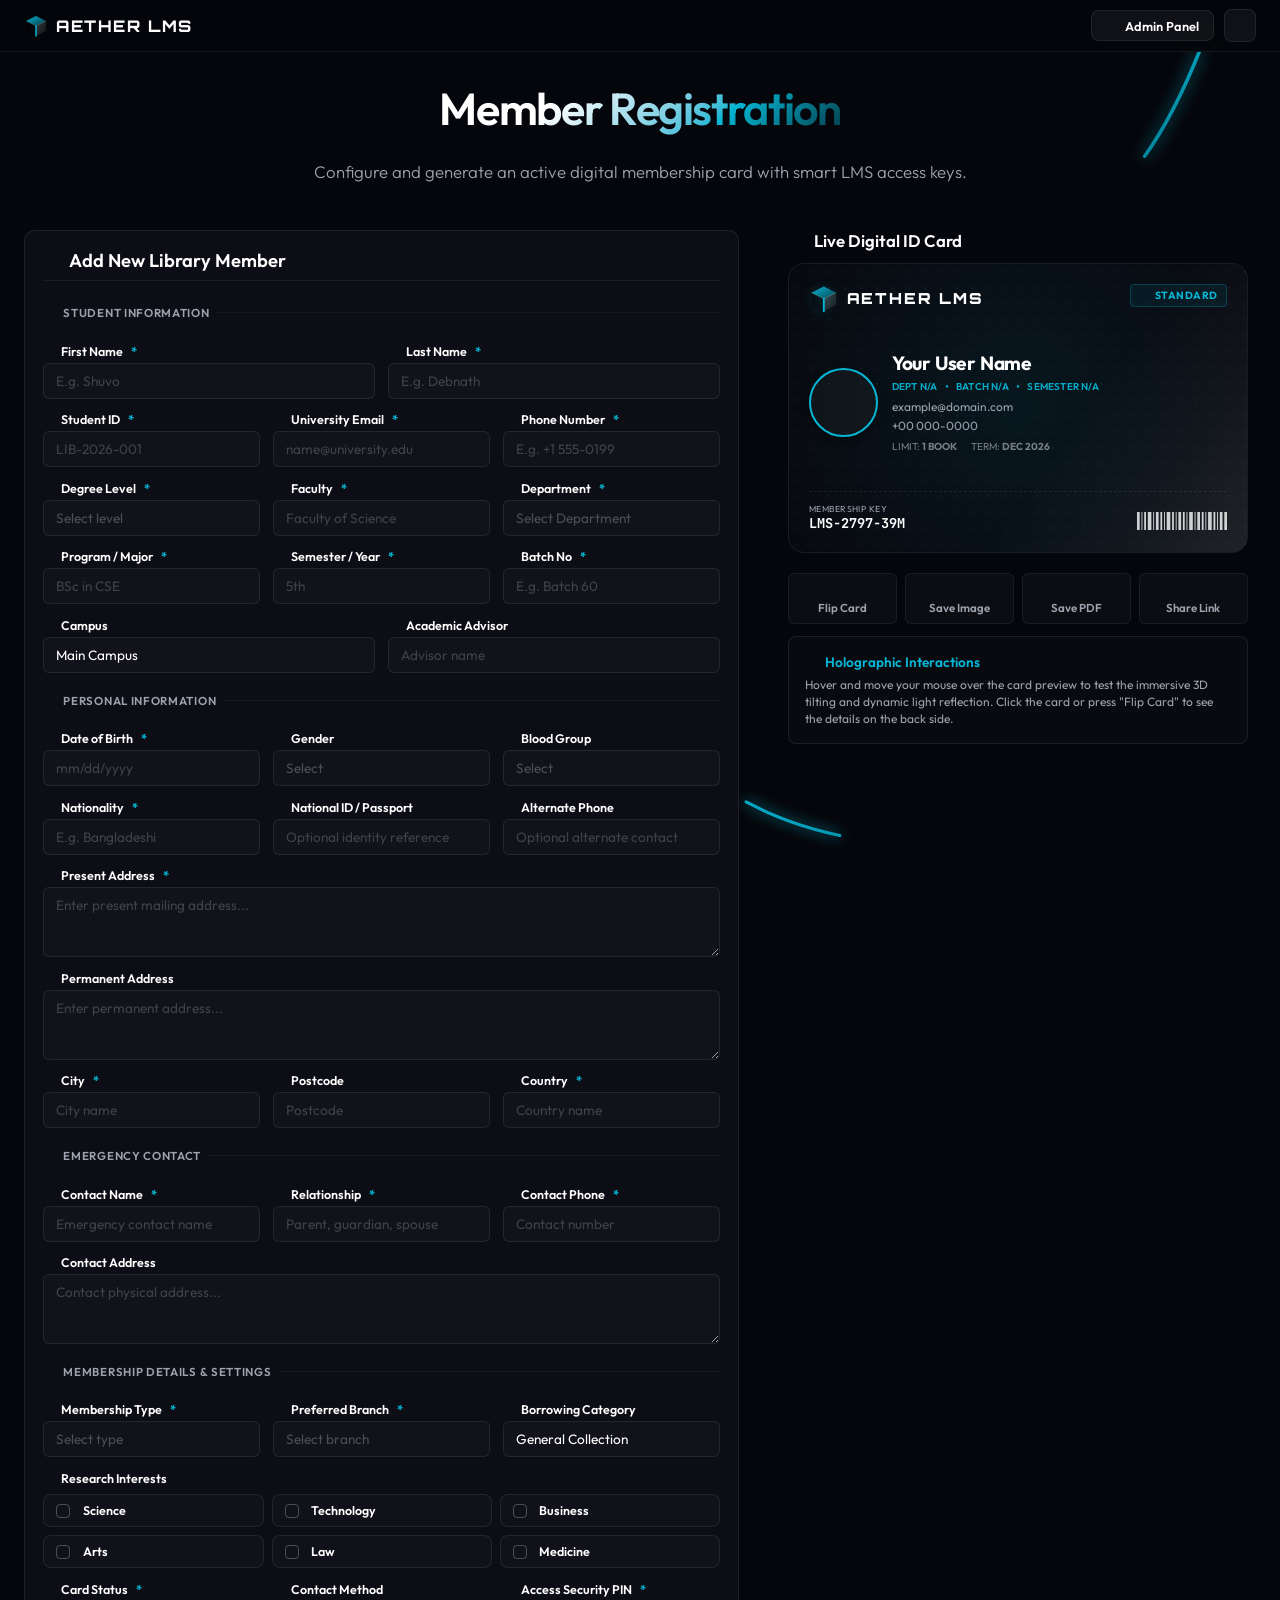
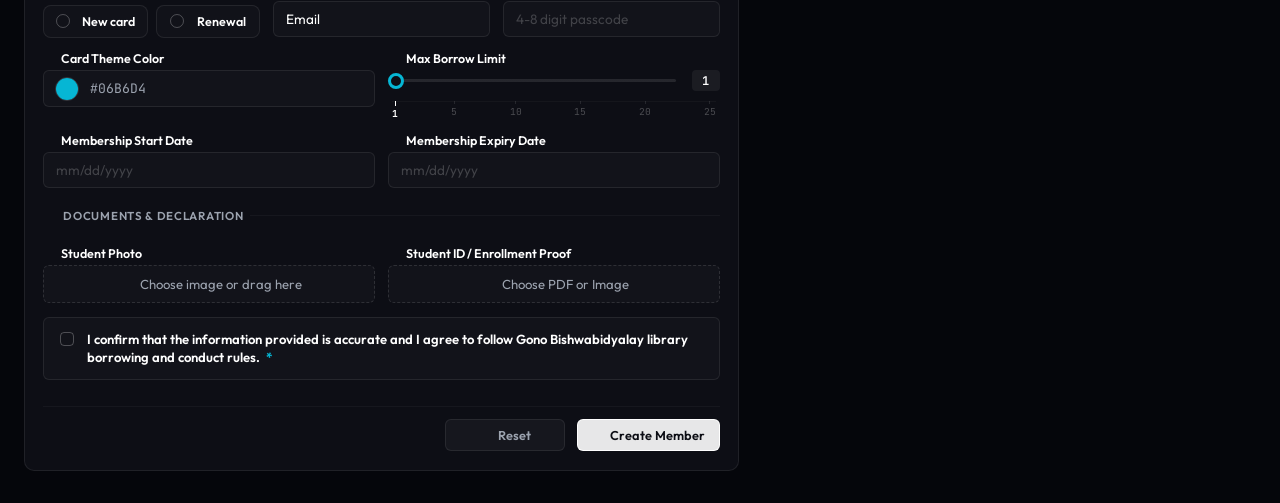
==== index.html @ 059194c4 "refactor: update social meta tags and improve dynamic image URL resolution logic" ====
<!DOCTYPE html>
<html lang="en">

<head>
  <meta charset="UTF-8">
  <meta name="viewport" content="width=device-width, initial-scale=1.0">
  <title>AETHER LMS — Digital Library Card Portal</title>
  <meta name="description"
    content="Generate and share your digital AETHER LMS library membership card with holographic 3D effects, QR codes, and instant PDF downloads.">
  
  <meta property="og:title" content="AETHER LMS — Digital Library Card">
  <meta property="og:description"
    content="🎓 Check out my digital library membership card on AETHER LMS Portal! Create your own holographic 3D card with QR codes and instant downloads.">
  <meta property="og:type" content="website">
  <meta property="og:url" content="https://nnewbe.github.io/lms-form/">
  <meta property="og:site_name" content="AETHER LMS Portal">
  <meta property="og:image" id="og-image" content="https://nnewbe.github.io/lms-form/og-preview.png">
  <meta name="twitter:card" content="summary_large_image">
  <meta name="twitter:title" content="AETHER LMS — Digital Library Card">
  <meta name="twitter:description"
    content="🎓 Check out my digital library membership card on AETHER LMS Portal! Create your own holographic 3D card with QR codes and instant downloads.">
  <meta name="twitter:image" id="twitter-image" content="https://nnewbe.github.io/lms-form/og-preview.png">
  
  <link rel="icon" type="image/svg+xml" href="favicon.svg">
  <link rel="stylesheet" href="style.css?v=3">
  
  <script src="https://cdn.jsdelivr.net/npm/lucide/dist/umd/lucide.min.js"></script>
  <script>
    if (typeof lucide === 'undefined') {
      document.write('<script src="https://unpkg.com/lucide@latest"><\/script>');
    }
  </script>
  
  <script src="https://cdnjs.cloudflare.com/ajax/libs/html2canvas/1.4.1/html2canvas.min.js"></script>
  <script src="https://cdn.jsdelivr.net/npm/html-to-image/dist/html-to-image.js"></script>
  <script src="https://cdnjs.cloudflare.com/ajax/libs/qrious/4.0.2/qrious.min.js"></script>
  <script src="https://cdnjs.cloudflare.com/ajax/libs/jspdf/2.5.1/jspdf.umd.min.js"></script>
  <script src="https://cdnjs.cloudflare.com/ajax/libs/jszip/3.10.1/jszip.min.js"></script>
</head>

<body>

  <svg class="beam-container" width="100%" height="100%" xmlns="http://www.w3.org/2000/svg">
    <defs>
      
      <linearGradient id="beam-grad-left" x1="0%" y1="0%" x2="100%" y2="100%">
        <stop offset="0%" stop-color="var(--accent-primary)" stop-opacity="0" />
        <stop offset="60%" stop-color="var(--accent-primary)" stop-opacity="1" />
        <stop offset="100%" stop-color="var(--accent-primary)" stop-opacity="0.3" />
      </linearGradient>

      <linearGradient id="beam-grad-right" x1="100%" y1="100%" x2="0%" y2="0%">
        <stop offset="0%" stop-color="var(--accent-primary)" stop-opacity="0" />
        <stop offset="60%" stop-color="var(--accent-primary)" stop-opacity="1" />
        <stop offset="100%" stop-color="var(--accent-primary)" stop-opacity="0.3" />
      </linearGradient>

      <linearGradient id="beam-grad-cyan" x1="0%" y1="0%" x2="100%" y2="0%">
        <stop offset="0%" stop-color="var(--accent-primary)" stop-opacity="0" />
        <stop offset="50%" stop-color="var(--accent-primary)" stop-opacity="1" />
        <stop offset="100%" stop-color="var(--accent-primary)" stop-opacity="0.3" />
      </linearGradient>
    </defs>

    <path id="beam-path-left" d="M 50 800 Q 150 400, 300 500 T 500 300 L 580 320" class="beam-path" />

    <path id="beam-path-right" d="M 1200 50 Q 1100 300, 950 200 T 800 450 L 720 420" class="beam-path" />

    <path id="beam-path-top" d="M 100 -100 Q 400 150, 700 50 T 1300 -50" class="beam-path" />

    <path id="beam-path-center" d="M -100 350 Q 500 200, 600 600 T 1400 750" class="beam-path" />

    <path id="beam-path-bottom" d="M 200 900 Q 600 700, 800 850 T 1200 950" class="beam-path" />
  </svg>

  <div class="skel-rail skel-rail-left"></div>
  <div class="skel-rail skel-rail-right"></div>
  
  <nav class="fixed-navbar" id="main-navbar">
    <div class="navbar-inner">
      <div class="navbar-brand">
        <svg class="custom-logo-svg" viewBox="0 0 24 24" fill="none" xmlns="http://www.w3.org/2000/svg">
          <defs>
            <linearGradient id="logo-grad-primary-nav" x1="0%" y1="0%" x2="100%" y2="100%">
              <stop offset="0%" stop-color="var(--accent-primary)" stop-opacity="1" />
              <stop offset="100%" stop-color="var(--accent-primary)" stop-opacity="0.25" />
            </linearGradient>
            <linearGradient id="logo-grad-dark-nav" x1="0%" y1="0%" x2="100%" y2="100%">
              <stop offset="0%" stop-color="rgba(0, 0, 0, 0.5)" />
              <stop offset="100%" stop-color="rgba(0, 0, 0, 0.15)" />
            </linearGradient>
            <linearGradient id="logo-grad-light-nav" x1="0%" y1="0%" x2="100%" y2="100%">
              <stop offset="0%" stop-color="rgba(255, 255, 255, 0.2)" />
              <stop offset="100%" stop-color="rgba(255, 255, 255, 0.05)" />
            </linearGradient>
          </defs>
          <path d="M12 2L22 7L12 12L2 7L12 2Z" fill="url(#logo-grad-primary-nav)" />
          <path d="M2 7L12 12V22L2 17V7Z" fill="url(#logo-grad-dark-nav)" />
          <path d="M22 7L12 12V22L22 17V7Z" fill="url(#logo-grad-light-nav)" />
          <path d="M12 12V22" stroke="var(--accent-primary)" stroke-width="1.5" stroke-linecap="round" />
          <path d="M12 12L2 7" stroke="rgba(255, 255, 255, 0.15)" stroke-width="1" />
          <path d="M12 12L22 7" stroke="rgba(255, 255, 255, 0.15)" stroke-width="1" />
        </svg>
        <span>AETHER LMS</span>
      </div>
      <div class="navbar-actions">
        <a href="#" class="admin-panel-btn">
          <i data-lucide="layout-dashboard"></i>
          <span>Admin Panel</span>
        </a>
        <button class="nav-icon-btn theme-toggle" id="theme-toggle" title="Toggle Light/Dark Mode">
          <i data-lucide="moon" class="theme-icon-dark"></i>
          <i data-lucide="sun" class="theme-icon-light"></i>
        </button>
      </div>
    </div>
  </nav>

  <div class="app-wrapper">
    <header>
      <h1>Member Registration</h1>
      <p>Configure and generate an active digital membership card with smart LMS access keys.</p>
    </header>

    <main class="main-layout">
      
      <section class="glass-panel form-container" id="registration-form-panel">
        <h2>
          <i data-lucide="user-plus"></i>
          <span>Add New Library Member</span>
        </h2>

        <form id="library-member-form" novalidate>
          <div class="form-grid">

            <div class="form-section">
              <h3 class="form-section-title">
                <i data-lucide="graduation-cap"></i>
                Student Information
              </h3>
            </div>

            <div class="field-group">
              <label for="first_name">
                <i data-lucide="user"></i> First Name *
              </label>
              <input type="text" id="first_name" name="first_name" class="input-control"
                placeholder="E.g. Shuvo" required minlength="2">
            </div>

            <div class="field-group">
              <label for="last_name">
                <i data-lucide="user"></i> Last Name *
              </label>
              <input type="text" id="last_name" name="last_name" class="input-control"
                placeholder="E.g. Debnath" required minlength="2">
            </div>

            <div class="field-group full-width">
              <div class="triple-select-grid">
                <div class="student-select-col">
                  <label for="student_id">
                    <i data-lucide="credit-card"></i> Student ID *
                  </label>
                  <input type="text" id="student_id" name="student_id" class="input-control"
                    placeholder="LIB-2026-001" required>
                </div>
                <div class="student-select-col">
                  <label for="email">
                    <i data-lucide="mail"></i> University Email *
                  </label>
                  <input type="email" id="email" name="email" class="input-control"
                    placeholder="name@university.edu" required>
                </div>
                <div class="student-select-col">
                  <label for="phone">
                    <i data-lucide="phone"></i> Phone Number *
                  </label>
                  <input type="tel" id="phone" name="phone" class="input-control"
                    placeholder="E.g. +1 555-0199" required>
                </div>
              </div>
            </div>

            <div class="field-group full-width">
              <div class="triple-select-grid">
                <div class="student-select-col">
                  <label for="degree_level">
                    <i data-lucide="award"></i> Degree Level *
                  </label>
                  <div class="custom-select-wrapper" id="custom-select-degree-level">
                    <div class="custom-select-trigger" id="custom-select-trigger-degree-level">
                      <span id="custom-select-value-degree-level">Select level</span>
                      <i data-lucide="chevron-down" class="select-arrow-icon"></i>
                    </div>
                    <div class="custom-select-options" id="custom-select-options-degree-level">
                      <div class="custom-option" data-value="BSc">BSc</div>
                      <div class="custom-option" data-value="MSc">MSc</div>
                      <div class="custom-option" data-value="PhD">PhD</div>
                      <div class="custom-option" data-value="Other">Other</div>
                    </div>
                    <select id="degree_level" name="degree_level" class="input-control" style="display: none;" required>
                      <option value="" disabled selected>Select level</option>
                      <option value="BSc">BSc</option>
                      <option value="MSc">MSc</option>
                      <option value="PhD">PhD</option>
                      <option value="Other">Other</option>
                    </select>
                  </div>
                </div>
                <div class="student-select-col">
                  <label for="faculty">
                    <i data-lucide="building-2"></i> Faculty *
                  </label>
                  <input type="text" id="faculty" name="faculty" class="input-control"
                    placeholder="Faculty of Science" required>
                </div>
                <div class="student-select-col">
                  <label for="department">
                    <i data-lucide="graduation-cap"></i> Department *
                  </label>
                  <div class="custom-select-wrapper" id="custom-select-dept">
                    <div class="custom-select-trigger" id="custom-select-trigger-dept">
                      <span id="custom-select-value-dept">Select Department</span>
                      <i data-lucide="chevron-down" class="select-arrow-icon"></i>
                    </div>
                    <div class="custom-select-options" id="custom-select-options-dept">
                      <div class="custom-option" data-value="Computer Science">Computer Science</div>
                      <div class="custom-option" data-value="Software Engineering">Software Engineering</div>
                      <div class="custom-option" data-value="Electrical Engineering">Electrical Engineering</div>
                      <div class="custom-option" data-value="Mechanical Engineering">Mechanical Engineering</div>
                      <div class="custom-option" data-value="Civil Engineering">Civil Engineering</div>
                      <div class="custom-option" data-value="Business Administration">Business Administration</div>
                      <div class="custom-option" data-value="English">English</div>
                      <div class="custom-option" data-value="Mathematics">Mathematics</div>
                    </div>
                    <select id="department" name="department" class="input-control" style="display: none;" required>
                      <option value="" disabled selected>Select Department</option>
                      <option value="Computer Science">Computer Science</option>
                      <option value="Software Engineering">Software Engineering</option>
                      <option value="Electrical Engineering">Electrical Engineering</option>
                      <option value="Mechanical Engineering">Mechanical Engineering</option>
                      <option value="Civil Engineering">Civil Engineering</option>
                      <option value="Business Administration">Business Administration</option>
                      <option value="English">English</option>
                      <option value="Mathematics">Mathematics</option>
                    </select>
                  </div>
                </div>
              </div>
            </div>

            <div class="field-group full-width">
              <div class="triple-select-grid">
                <div class="student-select-col">
                  <label for="program">
                    <i data-lucide="book-open"></i> Program / Major *
                  </label>
                  <input type="text" id="program" name="program" class="input-control"
                    placeholder="BSc in CSE" required>
                </div>
                <div class="student-select-col">
                  <label for="semester">
                    <i data-lucide="calendar"></i> Semester / Year *
                  </label>
                  <input type="text" id="semester" name="semester" class="input-control"
                    placeholder="5th" required>
                </div>
                <div class="student-select-col">
                  <label for="admission_session">
                    <i data-lucide="clock"></i> Batch No *
                  </label>
                  <input type="text" id="admission_session" name="admission_session" class="input-control"
                    placeholder="E.g. Batch 60" required>
                </div>
              </div>
            </div>

            <div class="field-group">
              <label for="campus">
                <i data-lucide="map-pin"></i> Campus
              </label>
              <div class="custom-select-wrapper" id="custom-select-campus">
                <div class="custom-select-trigger" id="custom-select-trigger-campus">
                  <span id="custom-select-value-campus">Main Campus</span>
                  <i data-lucide="chevron-down" class="select-arrow-icon"></i>
                </div>
                <div class="custom-select-options" id="custom-select-options-campus">
                  <div class="custom-option" data-value="Main Campus">Main Campus</div>
                  <div class="custom-option" data-value="Permanent Campus">Permanent Campus</div>
                  <div class="custom-option" data-value="City Campus">City Campus</div>
                </div>
                <select id="campus" name="campus" class="input-control" style="display: none;">
                  <option value="Main Campus">Main Campus</option>
                  <option value="Permanent Campus">Permanent Campus</option>
                  <option value="City Campus">City Campus</option>
                </select>
              </div>
            </div>

            <div class="field-group">
              <label for="academic_advisor">
                <i data-lucide="user-check"></i> Academic Advisor
              </label>
              <input type="text" id="academic_advisor" name="academic_advisor" class="input-control"
                placeholder="Advisor name">
            </div>

            <div class="form-section">
              <h3 class="form-section-title">
                <i data-lucide="user-cog"></i>
                Personal Information
              </h3>
            </div>

             <div class="field-group full-width">
               <div class="triple-select-grid">
                 <div class="student-select-col">
                   <label for="dob-display">
                     <i data-lucide="calendar"></i> Date of Birth *
                   </label>
                   <div class="custom-datepicker-wrapper" id="custom-datepicker-dob">
                     <div class="datepicker-trigger" id="datepicker-dob-trigger">
                       <input type="text" id="dob-display" class="input-control" placeholder="mm/dd/yyyy" readonly required>
                       <i data-lucide="calendar" class="datepicker-icon"></i>
                     </div>
                     <div class="datepicker-calendar" id="datepicker-dob-calendar">
                       <div class="calendar-header">
                         <button type="button" class="calendar-nav-btn prev-month" id="calendar-prev-month">
                           <i data-lucide="chevron-left" class="calendar-nav-icon"></i>
                         </button>
                         <span class="calendar-month-year" id="calendar-month-year">June 2026</span>
                         <button type="button" class="calendar-nav-btn next-month" id="calendar-next-month">
                           <i data-lucide="chevron-right" class="calendar-nav-icon"></i>
                         </button>
                       </div>
                       <div class="calendar-weekdays">
                         <span>Su</span><span>Mo</span><span>Tu</span><span>We</span><span>Th</span><span>Fr</span><span>Sa</span>
                       </div>
                       <div class="calendar-days" id="calendar-days-grid"></div>
                       <div class="calendar-footer">
                         <button type="button" class="calendar-footer-btn clear-date"
                           id="calendar-clear-date">Clear</button>
                         <button type="button" class="calendar-footer-btn select-today"
                           id="calendar-select-today">Today</button>
                       </div>
                     </div>
                     <input type="hidden" id="dob" name="dob">
                   </div>
                 </div>
                 <div class="student-select-col">
                   <label for="gender">
                     <i data-lucide="users"></i> Gender
                   </label>
                   <div class="custom-select-wrapper" id="custom-select-gender">
                     <div class="custom-select-trigger" id="custom-select-trigger-gender">
                       <span id="custom-select-value-gender">Select</span>
                       <i data-lucide="chevron-down" class="select-arrow-icon"></i>
                     </div>
                     <div class="custom-select-options" id="custom-select-options-gender">
                       <div class="custom-option" data-value="Male">Male</div>
                       <div class="custom-option" data-value="Female">Female</div>
                       <div class="custom-option" data-value="Other">Other</div>
                     </div>
                     <select id="gender" name="gender" class="input-control" style="display: none;">
                       <option value="" disabled selected>Select</option>
                       <option value="Male">Male</option>
                       <option value="Female">Female</option>
                       <option value="Other">Other</option>
                     </select>
                   </div>
                 </div>
                 <div class="student-select-col">
                   <label for="blood_group">
                     <i data-lucide="droplet"></i> Blood Group
                   </label>
                   <div class="custom-select-wrapper" id="custom-select-blood-group">
                     <div class="custom-select-trigger" id="custom-select-trigger-blood-group">
                       <span id="custom-select-value-blood-group">Select</span>
                       <i data-lucide="chevron-down" class="select-arrow-icon"></i>
                     </div>
                     <div class="custom-select-options" id="custom-select-options-blood-group">
                       <div class="custom-option" data-value="A+">A+</div>
                       <div class="custom-option" data-value="A-">A-</div>
                       <div class="custom-option" data-value="B+">B+</div>
                       <div class="custom-option" data-value="B-">B-</div>
                       <div class="custom-option" data-value="AB+">AB+</div>
                       <div class="custom-option" data-value="AB-">AB-</div>
                       <div class="custom-option" data-value="O+">O+</div>
                       <div class="custom-option" data-value="O-">O-</div>
                     </div>
                     <select id="blood_group" name="blood_group" class="input-control" style="display: none;">
                       <option value="" disabled selected>Select</option>
                       <option value="A+">A+</option>
                       <option value="A-">A-</option>
                       <option value="B+">B+</option>
                       <option value="B-">B-</option>
                       <option value="AB+">AB+</option>
                       <option value="AB-">AB-</option>
                       <option value="O+">O+</option>
                       <option value="O-">O-</option>
                     </select>
                   </div>
                 </div>
               </div>
             </div>

            <div class="field-group full-width">
              <div class="triple-select-grid">
                <div class="student-select-col">
                  <label for="nationality">
                    <i data-lucide="globe"></i> Nationality *
                  </label>
                  <input type="text" id="nationality" name="nationality" class="input-control" required placeholder="E.g. Bangladeshi">
                </div>
                <div class="student-select-col">
                  <label for="nid_passport">
                    <i data-lucide="file-text"></i> National ID / Passport
                  </label>
                  <input type="text" id="nid_passport" name="nid_passport" class="input-control" placeholder="Optional identity reference">
                </div>
                <div class="student-select-col">
                  <label for="alt_phone">
                    <i data-lucide="phone-forwarded"></i> Alternate Phone
                  </label>
                  <input type="tel" id="alt_phone" name="alt_phone" class="input-control" placeholder="Optional alternate contact">
                </div>
              </div>
            </div>

            <div class="field-group full-width">
              <label for="address">
                <i data-lucide="home"></i> Present Address *
              </label>
              <textarea id="address" name="address" class="input-control" required placeholder="Enter present mailing address..."></textarea>
            </div>

            <div class="field-group full-width">
              <label for="permanent_address">
                <i data-lucide="home"></i> Permanent Address
              </label>
              <textarea id="permanent_address" name="permanent_address" class="input-control" placeholder="Enter permanent address..."></textarea>
            </div>

            <div class="field-group full-width">
              <div class="triple-select-grid">
                <div class="student-select-col">
                  <label for="city">
                    <i data-lucide="map"></i> City *
                  </label>
                  <input type="text" id="city" name="city" class="input-control" required placeholder="City name">
                </div>
                <div class="student-select-col">
                  <label for="postcode">
                    <i data-lucide="hash"></i> Postcode
                  </label>
                  <input type="text" id="postcode" name="postcode" class="input-control" placeholder="Postcode">
                </div>
                <div class="student-select-col">
                  <label for="country">
                    <i data-lucide="globe-2"></i> Country *
                  </label>
                  <input type="text" id="country" name="country" class="input-control" required placeholder="Country name">
                </div>
              </div>
            </div>

            <div class="form-section">
              <h3 class="form-section-title">
                <i data-lucide="phone-call"></i>
                Emergency Contact
              </h3>
            </div>

            <div class="field-group full-width">
              <div class="triple-select-grid">
                <div class="student-select-col">
                  <label for="emergency_name">
                    <i data-lucide="user"></i> Contact Name *
                  </label>
                  <input type="text" id="emergency_name" name="emergency_name" class="input-control" required placeholder="Emergency contact name">
                </div>
                <div class="student-select-col">
                  <label for="emergency_relationship">
                    <i data-lucide="heart-handshake"></i> Relationship *
                  </label>
                  <input type="text" id="emergency_relationship" name="emergency_relationship" class="input-control" required placeholder="Parent, guardian, spouse">
                </div>
                <div class="student-select-col">
                  <label for="emergency_phone">
                    <i data-lucide="phone"></i> Contact Phone *
                  </label>
                  <input type="tel" id="emergency_phone" name="emergency_phone" class="input-control" required placeholder="Contact number">
                </div>
              </div>
            </div>

            <div class="field-group full-width">
              <label for="emergency_address">
                <i data-lucide="map-pin"></i> Contact Address
              </label>
              <textarea id="emergency_address" name="emergency_address" class="input-control" placeholder="Contact physical address..."></textarea>
            </div>

            <div class="form-section">
              <h3 class="form-section-title">
                <i data-lucide="settings"></i>
                Membership Details & Settings
              </h3>
            </div>

            <div class="field-group full-width">
              <div class="triple-select-grid">
                <div class="student-select-col">
                  <label for="membership_type">
                    <i data-lucide="user-check"></i> Membership Type *
                  </label>
                  <div class="custom-select-wrapper" id="custom-select-membership-type">
                    <div class="custom-select-trigger" id="custom-select-trigger-membership-type">
                      <span id="custom-select-value-membership-type">Select type</span>
                      <i data-lucide="chevron-down" class="select-arrow-icon"></i>
                    </div>
                    <div class="custom-select-options" id="custom-select-options-membership-type">
                      <div class="custom-option" data-value="Student">Student</div>
                      <div class="custom-option" data-value="Faculty">Faculty</div>
                      <div class="custom-option" data-value="Staff">Staff</div>
                    </div>
                    <select id="membership_type" name="membership_type" class="input-control" style="display: none;" required>
                      <option value="" disabled selected>Select type</option>
                      <option value="Student">Student</option>
                      <option value="Faculty">Faculty</option>
                      <option value="Staff">Staff</option>
                    </select>
                  </div>
                </div>
                <div class="student-select-col">
                  <label for="preferred_branch">
                    <i data-lucide="library"></i> Preferred Branch *
                  </label>
                  <div class="custom-select-wrapper" id="custom-select-preferred-branch">
                    <div class="custom-select-trigger" id="custom-select-trigger-preferred-branch">
                      <span id="custom-select-value-preferred-branch">Select branch</span>
                      <i data-lucide="chevron-down" class="select-arrow-icon"></i>
                    </div>
                    <div class="custom-select-options" id="custom-select-options-preferred-branch">
                      <div class="custom-option" data-value="Main Library">Main Library</div>
                      <div class="custom-option" data-value="Science Branch">Science Branch</div>
                      <div class="custom-option" data-value="City Campus Library">City Campus Library</div>
                    </div>
                    <select id="preferred_branch" name="preferred_branch" class="input-control" style="display: none;" required>
                      <option value="" disabled selected>Select branch</option>
                      <option value="Main Library">Main Library</option>
                      <option value="Science Branch">Science Branch</option>
                      <option value="City Campus Library">City Campus Library</option>
                    </select>
                  </div>
                </div>
                <div class="student-select-col">
                  <label for="borrowing_category">
                    <i data-lucide="book-open"></i> Borrowing Category
                  </label>
                  <div class="custom-select-wrapper" id="custom-select-borrowing-category">
                    <div class="custom-select-trigger" id="custom-select-trigger-borrowing-category">
                      <span id="custom-select-value-borrowing-category">General Collection</span>
                      <i data-lucide="chevron-down" class="select-arrow-icon"></i>
                    </div>
                    <div class="custom-select-options" id="custom-select-options-borrowing-category">
                      <div class="custom-option" data-value="General Collection">General Collection</div>
                      <div class="custom-option" data-value="Reference Collection">Reference Collection</div>
                      <div class="custom-option" data-value="Special Collection">Special Collection</div>
                    </div>
                    <select id="borrowing_category" name="borrowing_category" class="input-control" style="display: none;">
                      <option value="General Collection">General Collection</option>
                      <option value="Reference Collection">Reference Collection</option>
                      <option value="Special Collection">Special Collection</option>
                    </select>
                  </div>
                </div>
              </div>
            </div>

            <div class="field-group full-width">
              <label><i data-lucide="book-marked"></i> Research Interests</label>
              <div class="checkbox-grid">
                <label class="custom-checkbox-card">
                  <input type="checkbox" name="interest" value="Science">
                  <span class="checkmark"></span>
                  <span>Science</span>
                </label>
                <label class="custom-checkbox-card">
                  <input type="checkbox" name="interest" value="Technology">
                  <span class="checkmark"></span>
                  <span>Technology</span>
                </label>
                <label class="custom-checkbox-card">
                  <input type="checkbox" name="interest" value="Business">
                  <span class="checkmark"></span>
                  <span>Business</span>
                </label>
                <label class="custom-checkbox-card">
                  <input type="checkbox" name="interest" value="Arts">
                  <span class="checkmark"></span>
                  <span>Arts</span>
                </label>
                <label class="custom-checkbox-card">
                  <input type="checkbox" name="interest" value="Law">
                  <span class="checkmark"></span>
                  <span>Law</span>
                </label>
                <label class="custom-checkbox-card">
                  <input type="checkbox" name="interest" value="Medicine">
                  <span class="checkmark"></span>
                  <span>Medicine</span>
                </label>
              </div>
            </div>

            <div class="field-group full-width">
              <div class="triple-select-grid">
                <div class="student-select-col">
                  <label><i data-lucide="id-card"></i> Card Status *</label>
                  <div class="radio-card-group">
                    <label class="custom-radio-card">
                      <input type="radio" name="card_status" value="New Card" required>
                      <span class="radiomark"></span>
                      <span>New card</span>
                    </label>
                    <label class="custom-radio-card">
                      <input type="radio" name="card_status" value="Renewal" required>
                      <span class="radiomark"></span>
                      <span>Renewal</span>
                    </label>
                  </div>
                </div>
                <div class="student-select-col">
                  <label for="preferred_contact">
                    <i data-lucide="message-square"></i> Contact Method
                  </label>
                  <div class="custom-select-wrapper" id="custom-select-preferred-contact">
                    <div class="custom-select-trigger" id="custom-select-trigger-preferred-contact">
                      <span id="custom-select-value-preferred-contact">Email</span>
                      <i data-lucide="chevron-down" class="select-arrow-icon"></i>
                    </div>
                    <div class="custom-select-options" id="custom-select-options-preferred-contact">
                      <div class="custom-option" data-value="Email">Email</div>
                      <div class="custom-option" data-value="Phone">Phone</div>
                    </div>
                    <select id="preferred_contact" name="preferred_contact" class="input-control" style="display: none;">
                      <option value="Email">Email</option>
                      <option value="Phone">Phone</option>
                    </select>
                  </div>
                </div>
                <div class="student-select-col">
                  <label for="password">
                    <i data-lucide="lock"></i> Access Security PIN *
                  </label>
                  <input type="password" id="password" name="password" class="input-control"
                    placeholder="4-8 digit passcode" required minlength="4">
                </div>
              </div>
            </div>

            <div class="field-group">
              <label for="card_theme">
                <i data-lucide="palette"></i> Card Theme Color
              </label>
              <div class="color-picker-container" id="color-picker-trigger">
                <div class="color-picker-wrapper">
                  <input type="color" id="card_theme" name="card_theme" class="input-color" value="#06b6d4">
                </div>
                <span class="color-picker-value" id="color-hex-label">#06b6d4</span>
              </div>
            </div>

            <div class="field-group">
              <label for="borrow_limit">
                <i data-lucide="book-open"></i> Max Borrow Limit
              </label>
              <div class="range-slider-wrapper"
                style="display: flex; flex-direction: column; align-items: stretch; gap: 0.5rem;">
                <div style="display: flex; align-items: center; gap: 1rem; width: 100%;">
                  <input type="range" id="borrow_limit" name="borrow_limit" class="range-slider" min="1" max="25"
                    value="1">
                  <span class="range-value" id="borrow-limit-val">1</span>
                </div>
                <div class="slider-scale-ticks" id="slider-ticks">
                  <span class="tick" data-value="1">1</span>
                  <span class="tick" data-value="5">5</span>
                  <span class="tick" data-value="10">10</span>
                  <span class="tick" data-value="15">15</span>
                  <span class="tick" data-value="20">20</span>
                  <span class="tick" data-value="25">25</span>
                </div>
              </div>
            </div>

            <div class="field-group">
              <label for="start-date-display">
                <i data-lucide="calendar"></i> Membership Start Date
              </label>
              <div class="custom-datepicker-wrapper" id="custom-datepicker-start">
                <div class="datepicker-trigger" id="datepicker-start-trigger">
                  <input type="text" id="start-date-display" class="input-control" placeholder="mm/dd/yyyy" readonly>
                  <i data-lucide="calendar" class="datepicker-icon"></i>
                </div>
                <div class="datepicker-calendar" id="datepicker-start-calendar">
                  <div class="calendar-header">
                    <button type="button" class="calendar-nav-btn prev-month" id="start-calendar-prev-month">
                      <i data-lucide="chevron-left" class="calendar-nav-icon"></i>
                    </button>
                    <span class="calendar-month-year" id="start-calendar-month-year">June 2026</span>
                    <button type="button" class="calendar-nav-btn next-month" id="start-calendar-next-month">
                      <i data-lucide="chevron-right" class="calendar-nav-icon"></i>
                    </button>
                  </div>
                  <div class="calendar-weekdays">
                    <span>Su</span><span>Mo</span><span>Tu</span><span>We</span><span>Th</span><span>Fr</span><span>Sa</span>
                  </div>
                  <div class="calendar-days" id="start-calendar-days-grid"></div>
                  <div class="calendar-footer">
                    <button type="button" class="calendar-footer-btn clear-date"
                      id="start-calendar-clear-date">Clear</button>
                    <button type="button" class="calendar-footer-btn select-today"
                      id="start-calendar-select-today">Today</button>
                  </div>
                </div>
                <input type="hidden" id="membership_start" name="membership_start">
              </div>
            </div>

            <div class="field-group">
              <label for="expiry-date-display">
                <i data-lucide="calendar-check-2"></i> Membership Expiry Date
              </label>
              <div class="custom-datepicker-wrapper" id="custom-datepicker-expiry">
                <div class="datepicker-trigger" id="datepicker-expiry-trigger">
                  <input type="text" id="expiry-date-display" class="input-control" placeholder="mm/dd/yyyy" readonly>
                  <i data-lucide="calendar-check-2" class="datepicker-icon"></i>
                </div>
                <div class="datepicker-calendar" id="datepicker-expiry-calendar">
                  <div class="calendar-header">
                    <button type="button" class="calendar-nav-btn prev-month" id="expiry-calendar-prev-month">
                      <i data-lucide="chevron-left" class="calendar-nav-icon"></i>
                    </button>
                    <span class="calendar-month-year" id="expiry-calendar-month-year">June 2026</span>
                    <button type="button" class="calendar-nav-btn next-month" id="expiry-calendar-next-month">
                      <i data-lucide="chevron-right" class="calendar-nav-icon"></i>
                    </button>
                  </div>
                  <div class="calendar-weekdays">
                    <span>Su</span><span>Mo</span><span>Tu</span><span>We</span><span>Th</span><span>Fr</span><span>Sa</span>
                  </div>
                  <div class="calendar-days" id="expiry-calendar-days-grid"></div>
                  <div class="calendar-footer">
                    <button type="button" class="calendar-footer-btn clear-date"
                      id="expiry-calendar-clear-date">Clear</button>
                    <button type="button" class="calendar-footer-btn select-today"
                      id="expiry-calendar-select-today">Today</button>
                  </div>
                </div>
                <input type="hidden" id="membership_expiry" name="membership_expiry">
              </div>
            </div>

            <div class="field-group full-width" style="display: none;">
              <input type="radio" name="tier" value="Standard" checked>
              <input type="radio" name="tier" value="Premium">
              <input type="radio" name="tier" value="VIP">
            </div>

            <div class="form-section">
              <h3 class="form-section-title">
                <i data-lucide="shield-alert"></i>
                Documents & Declaration
              </h3>
            </div>

            <div class="field-group">
              <label for="avatar">
                <i data-lucide="image"></i> Student Photo
              </label>
              <div class="file-upload-wrapper">
                <div class="file-dropzone" id="avatar-dropzone">
                  <i data-lucide="upload-cloud"></i>
                  <span id="file-label">Choose image or drag here</span>
                  <input type="file" id="avatar" name="avatar" class="file-input" accept="image/*">
                </div>
              </div>
            </div>

            <div class="field-group">
              <label for="enrollment_proof">
                <i data-lucide="file-check"></i> Student ID / Enrollment Proof
              </label>
              <div class="file-upload-wrapper">
                <div class="file-dropzone" id="enrollment-dropzone">
                  <i data-lucide="file-text"></i>
                  <span id="enrollment-file-label">Choose PDF or Image</span>
                  <input type="file" id="enrollment_proof" name="enrollment_proof" class="file-input" accept="image/*,application/pdf">
                </div>
              </div>
            </div>

            <div class="field-group full-width">
              <label class="custom-checkbox" style="align-items: flex-start; padding: 0.75rem 1rem;">
                <input type="checkbox" id="agree_terms" name="agree_terms" required>
                <span class="checkmark" style="margin-top: 2px;"></span>
                <span style="line-height: 1.4; font-size: 0.82rem; color: var(--text-main);">
                  I confirm that the information provided is accurate and I agree to follow Gono Bishwabidyalay library borrowing and conduct rules. *
                </span>
              </label>
            </div>

            <div class="form-actions">
              <button type="reset" class="btn btn-secondary" id="reset-form-btn">
                <i data-lucide="rotate-ccw" class="btn-icon"></i>
                <span>Reset</span>
              </button>

              <button type="submit" class="btn btn-primary" id="submit-form-btn">
                <i data-lucide="check-circle-2" class="btn-icon"></i>
                <div class="btn-spinner"></div>
                <span>Create<span class="btn-text-full"> Member</span></span>
              </button>
            </div>

          </div>
        </form>
      </section>

      <section class="preview-container">
        <div class="preview-title">
          <i data-lucide="eye"></i>
          <span>Live Digital ID Card</span>
        </div>

        <div class="card-perspective" id="card-perspective">
          <div class="library-card" id="library-id-card">
            
            <div class="library-card-side card-front">
              
              <div class="library-card-glow"></div>

              <div class="card-header">
                <div class="card-logo">
                  <svg class="custom-logo-svg" viewBox="0 0 24 24" fill="none" xmlns="http://www.w3.org/2000/svg">
                    <defs>
                      <linearGradient id="logo-grad-primary-card" x1="0%" y1="0%" x2="100%" y2="100%">
                        <stop offset="0%" stop-color="var(--user-card-theme, var(--accent-primary))" stop-opacity="1" />
                        <stop offset="100%" stop-color="var(--user-card-theme, var(--accent-primary))" stop-opacity="0.25" />
                      </linearGradient>
                      <linearGradient id="logo-grad-dark-card" x1="0%" y1="0%" x2="100%" y2="100%">
                        <stop offset="0%" stop-color="rgba(0, 0, 0, 0.5)" />
                        <stop offset="100%" stop-color="rgba(0, 0, 0, 0.15)" />
                      </linearGradient>
                      <linearGradient id="logo-grad-light-card" x1="0%" y1="0%" x2="100%" y2="100%">
                        <stop offset="0%" stop-color="rgba(255, 255, 255, 0.2)" />
                        <stop offset="100%" stop-color="rgba(255, 255, 255, 0.05)" />
                      </linearGradient>
                    </defs>
                    <path d="M12 2L22 7L12 12L2 7L12 2Z" fill="url(#logo-grad-primary-card)" />
                    <path d="M2 7L12 12V22L2 17V7Z" fill="url(#logo-grad-dark-card)" />
                    <path d="M22 7L12 12V22L22 17V7Z" fill="url(#logo-grad-light-card)" />
                    <path d="M12 12V22" stroke="var(--user-card-theme, var(--accent-primary))" stroke-width="1.5" stroke-linecap="round" />
                    <path d="M12 12L2 7" stroke="rgba(255, 255, 255, 0.15)" stroke-width="1" />
                    <path d="M12 12L22 7" stroke="rgba(255, 255, 255, 0.15)" stroke-width="1" />
                  </svg>
                  <span class="card-logo-text">AETHER LMS</span>
                </div>
                <div class="card-type tier-standard" id="preview-tier">
                  <i data-lucide="shield"></i>
                  <span>Standard</span>
                </div>
              </div>

              <div class="card-body">
                <div class="card-avatar-container" id="preview-avatar-container">
                  <i data-lucide="user" class="card-avatar-placeholder" id="preview-avatar-icon"></i>
                  <img src="" alt="Avatar" class="card-avatar" id="preview-avatar" crossorigin="anonymous" style="display: none;">
                </div>

                <div class="card-info">
                  <div class="card-name" id="preview-name">Your User Name</div>
                  <div class="card-student-details">
                    <span id="preview-dept">DEPT N/A</span> &bull; <span id="preview-batch">BATCH N/A</span> &bull; <span
                      id="preview-semester">SEMESTER N/A</span>
                  </div>
                  <div class="card-email" id="preview-email">example@domain.com</div>
                  <div class="card-tel" id="preview-phone">+00 000-0000</div>

                  <div class="card-meta-row">
                    <div>LIMIT: <span id="preview-limit" style="font-weight:700;">1 BOOK</span></div>
                    <div>TERM: <span id="preview-term" style="font-weight:700;">DEC 2026</span></div>
                  </div>
                </div>
              </div>

              <div class="card-footer">
                <div class="card-id-block">
                  <span class="card-id-label">Membership Key</span>
                  <span class="card-id-number" id="preview-card-key">LMS-4820-91B</span>
                </div>

                <div class="card-barcode-container">
                  <svg class="barcode-svg" id="barcode-elem" viewBox="0 0 100 20" xmlns="http://www.w3.org/2000/svg">
                    <rect x="0" y="0" width="3" height="20" />
                    <rect x="5" y="0" width="1" height="20" />
                    <rect x="8" y="0" width="2" height="20" />
                    <rect x="12" y="0" width="4" height="20" />
                    <rect x="18" y="0" width="1" height="20" />
                    <rect x="21" y="0" width="3" height="20" />
                    <rect x="26" y="0" width="2" height="20" />
                    <rect x="30" y="0" width="1" height="20" />
                    <rect x="33" y="0" width="4" height="20" />
                    <rect x="39" y="0" width="2" height="20" />
                    <rect x="43" y="0" width="1" height="20" />
                    <rect x="46" y="0" width="3" height="20" />
                    <rect x="51" y="0" width="2" height="20" />
                    <rect x="55" y="0" width="1" height="20" />
                    <rect x="58" y="0" width="4" height="20" />
                    <rect x="64" y="0" width="1" height="20" />
                    <rect x="67" y="0" width="3" height="20" />
                    <rect x="72" y="0" width="2" height="20" />
                    <rect x="76" y="0" width="1" height="20" />
                    <rect x="79" y="0" width="4" height="20" />
                    <rect x="85" y="0" width="2" height="20" />
                    <rect x="89" y="0" width="1" height="20" />
                    <rect x="92" y="0" width="3" height="20" />
                    <rect x="97" y="0" width="3" height="20" />
                  </svg>
                </div>
              </div>
            </div>

            <div class="library-card-side card-back">
              
              <div class="library-card-glow"></div>

              <div class="card-header">
                <div class="card-logo">
                  <svg class="custom-logo-svg" viewBox="0 0 24 24" fill="none" xmlns="http://www.w3.org/2000/svg">
                    <defs>
                      <linearGradient id="logo-grad-primary-card-back" x1="0%" y1="0%" x2="100%" y2="100%">
                        <stop offset="0%" stop-color="var(--user-card-theme, var(--accent-primary))" stop-opacity="1" />
                        <stop offset="100%" stop-color="var(--user-card-theme, var(--accent-primary))" stop-opacity="0.25" />
                      </linearGradient>
                      <linearGradient id="logo-grad-dark-card-back" x1="0%" y1="0%" x2="100%" y2="100%">
                        <stop offset="0%" stop-color="rgba(0, 0, 0, 0.5)" />
                        <stop offset="100%" stop-color="rgba(0, 0, 0, 0.15)" />
                      </linearGradient>
                      <linearGradient id="logo-grad-light-card-back" x1="0%" y1="0%" x2="100%" y2="100%">
                        <stop offset="0%" stop-color="rgba(255, 255, 255, 0.2)" />
                        <stop offset="100%" stop-color="rgba(255, 255, 255, 0.05)" />
                      </linearGradient>
                    </defs>
                    <path d="M12 2L22 7L12 12L2 7L12 2Z" fill="url(#logo-grad-primary-card-back)" />
                    <path d="M2 7L12 12V22L2 17V7Z" fill="url(#logo-grad-dark-card-back)" />
                    <path d="M22 7L12 12V22L22 17V7Z" fill="url(#logo-grad-light-card-back)" />
                    <path d="M12 12V22" stroke="var(--user-card-theme, var(--accent-primary))" stroke-width="1.5" stroke-linecap="round" />
                    <path d="M12 12L2 7" stroke="rgba(255, 255, 255, 0.15)" stroke-width="1" />
                    <path d="M12 12L22 7" stroke="rgba(255, 255, 255, 0.15)" stroke-width="1" />
                  </svg>
                  <span class="card-logo-text">AETHER LMS</span>
                </div>
                <div class="card-back-badge">
                  <i data-lucide="lock"></i>
                  <span>SECURITY SEAL</span>
                </div>
              </div>

              <div class="card-body-back">
                <div class="card-back-left">
                  <h5>MEMBERSHIP TERMS & CONDITIONS</h5>
                  <ul class="guidelines-list">
                    <li>This card is an official property of AETHER Library.</li>
                    <li>Always carry it when visiting or entering campus premises.</li>
                    <li>Lending this card to anyone else is strictly prohibited.</li>
                    <li>Lost cards must be reported immediately to administrative office.</li>
                  </ul>
                  <div class="card-back-address-block">
                    <span class="addr-label">Clearance / Address:</span>
                    <span class="addr-value" id="preview-address">No specific special clearances or address
                      declared.</span>
                  </div>
                </div>

                <div class="card-back-right">
                  <div class="qr-container">
                    <img id="preview-qr"
                      src="https://api.qrserver.com/v1/create-qr-code/?size=100x100&data=LMS-4820-91B&color=ffffff&bgcolor=12131a"
                      alt="QR Code"
                      crossorigin="anonymous">
                  </div>

                  <div class="signature-container">
                    <div class="signature-line" id="librarian-signature">Aetheris</div>
                    <span class="signature-label">Chief Librarian</span>
                  </div>
                </div>
              </div>

              <div class="card-footer-back">
                <span class="security-token">
                  <i data-lucide="shield-check"></i>
                  <span>SECURE PROTOCOL V1.82</span>
                </span>
                <span class="card-back-glow-seal">
                  <i data-lucide="verified" class="verified-icon"></i>
                  OFFICIAL ACCESS
                </span>
              </div>
            </div>
          </div>
        </div>

        <div class="card-actions-wrapper">
          <button type="button" class="action-btn btn-flip" id="btn-flip-card" title="Flip to see front/back of card">
            <i data-lucide="rotate-3d"></i>
            <span>Flip Card</span>
          </button>
          <button type="button" class="action-btn btn-download-img" id="btn-download-img"
            title="Download front/back as images">
            <i data-lucide="image"></i>
            <span>Save Image</span>
          </button>
          <button type="button" class="action-btn btn-download-pdf" id="btn-download-pdf"
            title="Save both sides as a PDF document">
            <i data-lucide="file-text"></i>
            <span>Save PDF</span>
          </button>
          <button type="button" class="action-btn btn-share" id="btn-share-card" title="Generate shareable link">
            <i data-lucide="share-2"></i>
            <span>Share Link</span>
          </button>
        </div>

        <div class="card-instructions">
          <h4>
            <i data-lucide="info"></i>
            Holographic Interactions
          </h4>
          <p>Hover and move your mouse over the card preview to test the immersive 3D tilting and dynamic light
            reflection. Click the card or press "Flip Card" to see the details on the back side.</p>
        </div>
      </section>
    </main>
  </div>

  <div class="share-modal-overlay" id="share-modal">
    <div class="share-modal-content">
      <div class="share-modal-header">
        <div style="display: flex; flex-direction: column; gap: 0.35rem;">
          <div class="processing-badge">
            <span class="badge-dot"></span>
            <span>SECURE GENERATOR</span>
          </div>
          <h3>Share Your Digital ID Card</h3>
        </div>
        <button type="button" class="close-modal-btn" id="btn-close-share-modal">
          <i data-lucide="x"></i>
        </button>
      </div>
      <div class="share-modal-body">

        <label class="share-label">Shareable Link</label>
        <div class="share-link-input-wrapper">
          <input type="text" class="share-link-input" id="share-link-url" readonly>
          <button type="button" class="btn-copy-link" id="btn-copy-share-link">
            <i data-lucide="copy" id="copy-icon"></i>
            <span id="copy-btn-text">Copy</span>
          </button>
        </div>

        <label class="share-label">Share to Platform</label>
        <div class="social-share-buttons">
          <a href="#" class="social-btn whatsapp" id="share-wa" target="_blank">
            <svg viewBox="0 0 24 24" fill="currentColor" class="social-icon">
              <path
                d="M17.472 14.382c-.297-.149-1.758-.867-2.03-.967-.273-.099-.471-.148-.67.15-.197.297-.767.966-.94 1.164-.173.199-.347.223-.644.075-.297-.15-1.255-.463-2.39-1.475-.883-.788-1.48-1.761-1.653-2.059-.173-.297-.018-.458.13-.606.134-.133.298-.347.446-.52.149-.174.198-.298.298-.497.099-.198.05-.371-.025-.52-.075-.149-.669-1.612-.916-2.207-.242-.579-.487-.5-.669-.51-.173-.008-.371-.01-.57-.01-.198 0-.52.074-.792.372-.272.297-1.04 1.016-1.04 2.479 0 1.462 1.065 2.875 1.213 3.074.149.198 2.096 3.2 5.077 4.487.709.306 1.262.489 1.694.625.712.227 1.36.195 1.871.118.571-.085 1.758-.719 2.006-1.413.248-.694.248-1.289.173-1.413-.074-.124-.272-.198-.57-.347m-5.421 7.403h-.004a9.87 9.87 0 01-5.031-1.378l-.361-.214-3.741.982.998-3.648-.235-.374a9.86 9.86 0 01-1.51-5.26c.001-5.45 4.436-9.884 9.888-9.884 2.64 0 5.122 1.03 6.988 2.898a9.825 9.825 0 012.893 6.994c-.003 5.45-4.437 9.884-9.885 9.884m8.413-18.297A11.815 11.815 0 0012.05 0C5.495 0 .16 5.335.157 11.892c0 2.096.547 4.142 1.588 5.945L.057 24l6.305-1.654a11.882 11.882 0 005.683 1.448h.005c6.554 0 11.89-5.335 11.893-11.893a11.821 11.821 0 00-3.48-8.413z" />
            </svg>
            <span>WhatsApp</span>
          </a>
          <a href="#" class="social-btn messenger" id="share-msg" target="_blank">
            <svg viewBox="0 0 24 24" fill="currentColor" class="social-icon">
              <path
                d="M12 0C5.373 0 0 4.974 0 11.111c0 3.498 1.744 6.614 4.469 8.654V24l4.088-2.242c1.092.301 2.246.464 3.443.464 6.627 0 12-4.975 12-11.111C24 4.974 18.627 0 12 0zm1.191 14.963l-3.055-3.26-5.963 3.26L10.732 8.2l3.131 3.26 5.886-3.26-6.558 6.763z" />
            </svg>
            <span>Messenger</span>
          </a>
          <a href="#" class="social-btn facebook" id="share-fb" target="_blank">
            <svg viewBox="0 0 24 24" fill="currentColor" class="social-icon">
              <path
                d="M24 12.073c0-6.627-5.373-12-12-12s-12 5.373-12 12c0 5.99 4.388 10.954 10.125 11.854v-8.385H7.078v-3.47h3.047V9.43c0-3.007 1.792-4.669 4.533-4.669 1.312 0 2.686.235 2.686.235v2.953H15.83c-1.491 0-1.956.925-1.956 1.874v2.25h3.328l-.532 3.47h-2.796v8.385C19.612 23.027 24 18.062 24 12.073z" />
            </svg>
            <span>Facebook</span>
          </a>
          <a href="#" class="social-btn twitter" id="share-tw" target="_blank">
            <svg viewBox="0 0 24 24" fill="currentColor" class="social-icon">
              <path
                d="M18.244 2.25h3.308l-7.227 8.26 8.502 11.24H16.17l-5.214-6.817L4.99 21.75H1.68l7.73-8.835L1.254 2.25H8.08l4.713 6.231zm-1.161 17.52h1.833L7.084 4.126H5.117z" />
            </svg>
            <span>Twitter / X</span>
          </a>
          <a href="#" class="social-btn linkedin" id="share-ln" target="_blank">
            <svg viewBox="0 0 24 24" fill="currentColor" class="social-icon">
              <path
                d="M20.447 20.452h-3.554v-5.569c0-1.328-.027-3.037-1.852-3.037-1.853 0-2.136 1.445-2.136 2.939v5.667H9.351V9h3.414v1.561h.046c.477-.9 1.637-1.85 3.37-1.85 3.601 0 4.267 2.37 4.267 5.455v6.286zM5.337 7.433c-1.144 0-2.063-.926-2.063-2.065 0-1.138.92-2.063 2.063-2.063 1.14 0 2.064.925 2.064 2.063 0 1.139-.925 2.065-2.064 2.065zm1.782 13.019H3.555V9h3.564v11.452zM22.225 0H1.771C.792 0 0 .774 0 1.729v20.542C0 23.227.792 24 1.771 24h20.451C23.2 24 24 23.227 24 22.271V1.729C24 .774 23.2 0 22.222 0h.003z" />
            </svg>
            <span>LinkedIn</span>
          </a>
          <a href="#" class="social-btn discord" id="share-discord" target="_blank">
            <svg viewBox="0 0 24 24" fill="currentColor" class="social-icon">
              <path
                d="M20.317 4.37a19.791 19.791 0 0 0-4.885-1.515.074.074 0 0 0-.079.037c-.21.375-.444.864-.608 1.25a18.27 18.27 0 0 0-5.487 0 12.64 12.64 0 0 0-.617-1.25.077.077 0 0 0-.079-.037A19.736 19.736 0 0 0 3.677 4.37a.07.07 0 0 0-.032.027C.533 9.038-.32 13.579.103 18.055a.07.07 0 0 0 .031.04 20.016 20.016 0 0 0 5.86 3.033.076.076 0 0 0 .083-.038c.607-.974 1.096-2.07 1.503-3.144a.072.072 0 0 0-.039-.096 13.11 13.11 0 0 1-3.33-1.637.075.075 0 0 1-.007-.123c.225-.167.447-.34.664-.516a.074.074 0 0 1 .075-.008c3.757 1.722 7.828 1.722 11.528 0a.073.073 0 0 1 .075.008c.217.176.44.35.665.516a.075.075 0 0 1-.007.123 13.277 13.277 0 0 1-3.33 1.637.072.072 0 0 0-.039.096c.407 1.074.896 2.17 1.503 3.144a.075.075 0 0 0 .083.038 20.086 20.086 0 0 0 5.86-3.033.075.075 0 0 0 .031-.04c.545-5.656-.95-10.467-3.95-14.885a.066.066 0 0 0-.032-.027zM8.02 15.332c-1.18 0-2.157-1.085-2.157-2.419 0-1.333.955-2.418 2.157-2.418 1.21 0 2.176 1.095 2.157 2.418 0 1.334-.947 2.419-2.157 2.419zm7.975 0c-1.18 0-2.157-1.085-2.157-2.419 0-1.333.955-2.418 2.157-2.418 1.21 0 2.176 1.095 2.157 2.418 0 1.334-.946 2.419-2.157 2.419z" />
            </svg>
            <span>Discord</span>
          </a>
        </div>

        <div class="share-info-note">
          <i data-lucide="info"></i>
          <span>Link previews with card image appear when shared from a deployed public URL. On localhost, share the
            link with your caption for the best experience.</span>
        </div>
      </div>
    </div>
  </div>

  <div class="shared-card-viewer-overlay" id="shared-viewer-mode" style="display: none;">
    <div class="viewer-stars-container"></div>
    <div class="viewer-content">
      <div class="viewer-header">
        <div class="viewer-logo">
          <svg class="custom-logo-svg" viewBox="0 0 24 24" fill="none" xmlns="http://www.w3.org/2000/svg"
            style="width: 2.2rem; height: 2.2rem; filter: drop-shadow(0 2px 8px rgba(6, 182, 212, 0.45));">
            <defs>
              <linearGradient id="logo-grad-primary-viewer" x1="0%" y1="0%" x2="100%" y2="100%">
                <stop offset="0%" stop-color="var(--accent-primary)" stop-opacity="1" />
                <stop offset="100%" stop-color="var(--accent-primary)" stop-opacity="0.25" />
              </linearGradient>
              <linearGradient id="logo-grad-dark-viewer" x1="0%" y1="0%" x2="100%" y2="100%">
                <stop offset="0%" stop-color="rgba(0, 0, 0, 0.5)" />
                <stop offset="100%" stop-color="rgba(0, 0, 0, 0.15)" />
              </linearGradient>
              <linearGradient id="logo-grad-light-viewer" x1="0%" y1="0%" x2="100%" y2="100%">
                <stop offset="0%" stop-color="rgba(255, 255, 255, 0.2)" />
                <stop offset="100%" stop-color="rgba(255, 255, 255, 0.05)" />
              </linearGradient>
            </defs>
            <path d="M12 2L22 7L12 12L2 7L12 2Z" fill="url(#logo-grad-primary-viewer)" />
            <path d="M2 7L12 12V22L2 17V7Z" fill="url(#logo-grad-dark-viewer)" />
            <path d="M22 7L12 12V22L22 17V7Z" fill="url(#logo-grad-light-viewer)" />
            <path d="M12 12V22" stroke="var(--accent-primary)" stroke-width="1.5" stroke-linecap="round" />
            <path d="M12 12L2 7" stroke="rgba(255, 255, 255, 0.15)" stroke-width="1" />
            <path d="M12 12L22 7" stroke="rgba(255, 255, 255, 0.15)" stroke-width="1" />
          </svg>
          <h2>AETHER LMS PORTAL</h2>
        </div>
        <p class="viewer-tagline">Secure Digital Library Credentials Verification</p>
      </div>

      <div class="viewer-card-placement" id="viewer-card-placement">
        
      </div>

      <div class="viewer-actions">
        <button type="button" class="btn btn-primary" id="btn-viewer-flip">
          <i data-lucide="rotate-3d"></i>
          <span>Flip Card</span>
        </button>
        <a href="#" class="btn btn-secondary" id="btn-viewer-create">
          <i data-lucide="user-plus"></i>
          <span>Create Your Own Card</span>
        </a>
      </div>
    </div>
  </div>

  <div class="shared-card-viewer-overlay" id="admin-login-mode" style="display: none;">
    <div class="viewer-stars-container"></div>
    <div class="glass-panel" style="max-width: 400px; width: 90%; padding: 2rem; display: flex; flex-direction: column; gap: 1.5rem; z-index: 10;">
      <div class="viewer-header" style="margin: 0; text-align: center;">
        <div class="viewer-logo" style="justify-content: center; margin-bottom: 0.5rem;">
          <i data-lucide="lock" style="width: 2.2rem; height: 2.2rem; color: var(--accent-primary);"></i>
          <h2>ADMIN PORTAL</h2>
        </div>
        <p class="viewer-tagline">Enter credentials to unlock member directory</p>
      </div>
      
      <form id="admin-login-form" style="display: flex; flex-direction: column; gap: 1rem;">
        <div class="field-group">
          <label for="admin-username" style="color: var(--text-main); font-weight: 600; font-size: 0.78rem;">Email Address</label>
          <div class="input-control" style="background: rgba(5, 6, 11, 0.7); border: 1px solid rgba(255, 255, 255, 0.08); border-radius: 8px; padding: 0.6rem 0.85rem; display: flex; align-items: center; gap: 0.5rem; box-shadow: inset 0 2px 4px rgba(0, 0, 0, 0.5);">
            <i data-lucide="user" style="color: var(--text-muted); width: 1rem; height: 1rem;"></i>
            <input type="email" id="admin-username" placeholder="admin@example.com" required autocomplete="email" style="flex: 1; background: transparent; border: none; outline: none; color: var(--text-main); font-size: 0.82rem; font-family: 'Inter', sans-serif;">
          </div>
        </div>
        
        <div class="field-group">
          <label for="admin-password" style="color: var(--text-main); font-weight: 600; font-size: 0.78rem;">Password / PIN</label>
          <div class="input-control" style="background: rgba(5, 6, 11, 0.7); border: 1px solid rgba(255, 255, 255, 0.08); border-radius: 8px; padding: 0.6rem 0.85rem; display: flex; align-items: center; gap: 0.5rem; box-shadow: inset 0 2px 4px rgba(0, 0, 0, 0.5);">
            <i data-lucide="key-round" style="color: var(--text-muted); width: 1rem; height: 1rem;"></i>
            <input type="password" id="admin-password" placeholder="Password" required autocomplete="current-password" style="flex: 1; background: transparent; border: none; outline: none; color: var(--text-main); font-size: 0.82rem; font-family: 'Inter', sans-serif;">
          </div>
        </div>

        <div id="admin-login-error" style="color: var(--accent-error); font-size: 0.75rem; text-align: center; display: none; font-weight: 500;">
          Invalid admin credentials. Please try again.
        </div>
        
        <div class="viewer-actions" style="margin-top: 0.5rem; flex-direction: column; gap: 0.6rem; width: 100%;">
          <button type="submit" class="btn btn-primary" style="width: 100%; justify-content: center; padding: 0.7rem;">
            <i data-lucide="log-in"></i>
            <span>Unlock Directory</span>
          </button>
          <button type="button" class="btn btn-secondary" id="btn-login-cancel" style="width: 100%; justify-content: center; padding: 0.7rem;">
            <i data-lucide="arrow-left"></i>
            <span>Cancel</span>
          </button>
        </div>
      </form>
    </div>
  </div>

  <div class="shared-card-viewer-overlay" id="admin-panel-mode" style="display: none;">
    <div class="viewer-stars-container"></div>
    <div class="viewer-content" style="max-width: 900px; width: 95%; gap: 1.25rem;">
      <div class="viewer-header">
        <div class="viewer-logo">
          <svg class="custom-logo-svg" viewBox="0 0 24 24" fill="none" xmlns="http://www.w3.org/2000/svg" style="width: 2.2rem; height: 2.2rem; filter: drop-shadow(0 2px 8px rgba(6, 182, 212, 0.45));">
            <path d="M12 2L22 7L12 12L2 7L12 2Z" fill="url(#logo-grad-primary-nav)" />
            <path d="M2 7L12 12V22L2 17V7Z" fill="url(#logo-grad-dark-nav)" />
            <path d="M22 7L12 12V22L22 17V7Z" fill="url(#logo-grad-light-nav)" />
            <path d="M12 12V22" stroke="var(--accent-primary)" stroke-width="1.5" stroke-linecap="round" />
            <path d="M12 12L2 7" stroke="rgba(255, 255, 255, 0.15)" stroke-width="1" />
            <path d="M12 12L22 7" stroke="rgba(255, 255, 255, 0.15)" stroke-width="1" />
          </svg>
          <h2>AETHER LMS - ADMIN DASHBOARD</h2>
        </div>
        <p class="viewer-tagline">Central Member Directory & Database Control</p>
      </div>

      <div class="admin-controls-row" style="width: 100%; margin-bottom: 0.25rem;">
        <div class="search-input-wrapper"
          style="display: flex; align-items: center; gap: 0.65rem; background: rgba(5, 6, 11, 0.7); border: 1px solid rgba(255, 255, 255, 0.08); border-radius: 10px; padding: 0.6rem 1rem; box-shadow: inset 0 2px 4px rgba(0, 0, 0, 0.5);">
          <i data-lucide="search" style="color: var(--text-muted); width: 1.1rem; height: 1.1rem; flex-shrink: 0;"></i>
          <input type="text" id="admin-search-input"
            placeholder="Search members by name, access key, email, or department..."
            style="flex: 1; background: transparent; border: none; outline: none; color: var(--text-main); font-size: 0.85rem; font-family: 'Inter', sans-serif;">
        </div>
      </div>

      <div class="admin-table-wrapper" style="width: 100%; overflow-x: auto; max-height: 480px; border: 1px solid rgba(255, 255, 255, 0.08); border-radius: 12px; background: rgba(5, 6, 11, 0.65); box-shadow: 0 8px 32px rgba(0, 0, 0, 0.5); -webkit-overflow-scrolling: touch;">
        <table class="admin-members-table" style="width: 100%; border-collapse: collapse; text-align: left; font-size: 0.8rem; font-family: 'Inter', sans-serif; min-width: 750px;">
          <thead style="background: rgba(10, 11, 18, 0.9); border-bottom: 1px solid rgba(255, 255, 255, 0.08); position: sticky; top: 0; z-index: 1;">
            <tr>
              <th style="padding: 0.85rem 1rem; color: var(--text-muted); font-weight: 600; font-size: 0.75rem; text-transform: uppercase; letter-spacing: 0.05em;">Member</th>
              <th style="padding: 0.85rem 1rem; color: var(--text-muted); font-weight: 600; font-size: 0.75rem; text-transform: uppercase; letter-spacing: 0.05em;">Access Key</th>
              <th style="padding: 0.85rem 1rem; color: var(--text-muted); font-weight: 600; font-size: 0.75rem; text-transform: uppercase; letter-spacing: 0.05em;">Email</th>
              <th style="padding: 0.85rem 1rem; color: var(--text-muted); font-weight: 600; font-size: 0.75rem; text-transform: uppercase; letter-spacing: 0.05em;">Dept / Batch</th>
              <th style="padding: 0.85rem 1rem; color: var(--text-muted); font-weight: 600; font-size: 0.75rem; text-transform: uppercase; letter-spacing: 0.05em;">Tier</th>
              <th style="padding: 0.85rem 1rem; color: var(--text-muted); font-weight: 600; font-size: 0.75rem; text-transform: uppercase; letter-spacing: 0.05em; text-align: center;">Actions</th>
            </tr>
          </thead>
          <tbody id="admin-table-body">
            
          </tbody>
        </table>
      </div>

      <div class="viewer-actions" style="margin-top: 0.5rem; width: 100%;">
        <button type="button" class="btn btn-secondary" id="btn-admin-close"
          style="width: 100%; justify-content: center; padding: 0.75rem;">
          <i data-lucide="arrow-left" style="margin-right: 0.25rem;"></i>
          <span>Back to Registration</span>
        </button>
      </div>
    </div>
  </div>

  <!-- Full-screen processing overlay - uses NO backdrop-filter so spinner stays on compositor thread -->
  <div class="processing-overlay" id="processing-overlay">
    <div class="processing-panel">
      <div class="processing-header">
        <div class="processing-badge">
          <span class="badge-dot"></span>
          <span>SYSTEM ENGINE</span>
        </div>
        <h3 class="processing-title" id="processing-title">Compiling Digital Card</h3>
        <p class="processing-subtitle">Please wait while we render and compile your card assets.</p>
      </div>

      <div class="processing-progress-section">
        <div class="progress-ring-container">
          <svg class="progress-ring" width="80" height="80">
            <circle class="progress-ring-bg" stroke="rgba(255,255,255,0.06)" stroke-width="4" fill="transparent" r="34" cx="40" cy="40"/>
            <circle class="progress-ring-bar" id="progress-ring-bar" stroke="var(--accent-primary)" stroke-width="4" fill="transparent" r="34" cx="40" cy="40" 
              stroke-dasharray="213.63" stroke-dashoffset="213.63"/>
          </svg>
          <div class="progress-ring-text" id="progress-ring-text">0%</div>
        </div>
      </div>

      <div class="processing-steps" id="processing-steps-list">
        <div class="processing-step-item pending" id="step-prepare">
          <div class="step-icon-status"></div>
          <span class="step-label">Preparing card assets & styles</span>
        </div>
        <div class="processing-step-item pending" id="step-render-front">
          <div class="step-icon-status"></div>
          <span class="step-label">Rendering front card face</span>
        </div>
        <div class="processing-step-item pending" id="step-render-back">
          <div class="step-icon-status"></div>
          <span class="step-label">Rendering back card face</span>
        </div>
        <div class="processing-step-item pending" id="step-package">
          <div class="step-icon-status"></div>
          <span class="step-label" id="step-package-label">Generating archive bundle</span>
        </div>
      </div>
    </div>
  </div>

  <div class="toast-notification" id="success-toast">
    <div class="toast-icon-wrapper"><i data-lucide="check-circle"></i></div>
    <div class="toast-content">
      <span class="toast-title">Member Successfully Saved</span>
      <span class="toast-desc" id="toast-message">The new credentials have been locked to LMS database.</span>
    </div>
  </div>

  <div class="success-modal-overlay" id="success-modal">
    <div class="success-modal-content">
      <div class="success-modal-icon-wrapper">
        <div class="success-modal-pulse-ring"></div>
        <i data-lucide="party-popper" class="success-modal-icon"></i>
      </div>

      <h3 class="success-modal-title">Registration Complete!</h3>
      <p class="success-modal-desc">The library membership card has been successfully generated and compiled into the
        central directory.</p>

      <div class="success-member-summary">
        <div class="summary-field">
          <span class="summary-label">Name:</span>
          <span class="summary-value" id="success-summary-name">Member Name</span>
        </div>
        <div class="summary-field">
          <span class="summary-label">Tier:</span>
          <span class="summary-value" id="success-summary-tier">Standard</span>
        </div>
        <div class="summary-field">
          <span class="summary-label">Access Key:</span>
          <span class="summary-value" id="success-summary-key">LMS-0000-00A</span>
        </div>
      </div>

      <div class="success-modal-actions">
        <button type="button" class="btn btn-secondary" id="btn-success-close">Dismiss</button>
        <button type="button" class="btn btn-primary" id="btn-success-view">
          <i data-lucide="eye"></i>
          <span>View Card</span>
        </button>
      </div>
    </div>
  </div>

  <div class="share-modal-overlay" id="admin-details-modal" style="display: none;">
    <div class="share-modal-content" style="max-width: 650px; width: 95%;">
      <div class="share-modal-header">
        <h3>Member Audit Profile</h3>
        <button type="button" class="close-modal-btn" id="btn-close-details-modal">
          <i data-lucide="x"></i>
        </button>
      </div>
      <div class="share-modal-body" style="max-height: 70vh; overflow-y: auto; display: flex; flex-direction: column; gap: 1.5rem; padding-right: 0.5rem; text-align: left;">

        <div style="display: flex; gap: 1rem; align-items: center; background: rgba(255, 255, 255, 0.03); padding: 1rem; border-radius: 8px; border: 1px solid rgba(255, 255, 255, 0.05);">
          <div id="details-avatar-container" style="width: 70px; height: 70px; border-radius: 8px; border: 1px solid var(--accent-primary); overflow: hidden; display: flex; align-items: center; justify-content: center; background: rgba(0,0,0,0.3); flex-shrink: 0;">
            <i data-lucide="user" id="details-avatar-placeholder" style="width: 2rem; height: 2rem; color: var(--text-muted);"></i>
            <img id="details-avatar" src="" style="width: 100%; height: 100%; object-fit: cover; display: none;">
          </div>
          <div>
            <h4 id="details-full-name" style="margin: 0 0 0.25rem 0; font-size: 1.1rem; color: var(--text-main);">Full Name</h4>
            <div style="font-size: 0.8rem; color: var(--text-muted); display: flex; gap: 0.75rem; flex-wrap: wrap;">
              <span>Key: <strong id="details-key" style="color: var(--accent-secondary);">KEY</strong></span>
              <span>ID: <strong id="details-student-id" style="color: var(--text-main);">ID</strong></span>
            </div>
          </div>
        </div>

        <div style="display: flex; flex-direction: column; gap: 1.25rem;">

          <div>
            <h4 style="border-bottom: 1px solid rgba(255, 255, 255, 0.1); padding-bottom: 0.25rem; margin-bottom: 0.5rem; font-size: 0.85rem; color: var(--accent-primary); text-transform: uppercase; letter-spacing: 0.05em; display: flex; align-items: center; gap: 0.25rem;">
              <i data-lucide="graduation-cap" style="width: 1rem; height: 1rem;"></i> Academic & Student Info
            </h4>
            <table style="width: 100%; font-size: 0.8rem; border-collapse: collapse;">
              <tr>
                <td style="padding: 0.35rem 0; color: var(--text-muted); width: 40%;">Degree Level:</td>
                <td id="details-degree-level" style="padding: 0.35rem 0; color: var(--text-main); font-weight: 500;">-</td>
              </tr>
              <tr>
                <td style="padding: 0.35rem 0; color: var(--text-muted);">Faculty:</td>
                <td id="details-faculty" style="padding: 0.35rem 0; color: var(--text-main); font-weight: 500;">-</td>
              </tr>
              <tr>
                <td style="padding: 0.35rem 0; color: var(--text-muted);">Department:</td>
                <td id="details-dept" style="padding: 0.35rem 0; color: var(--text-main); font-weight: 500;">-</td>
              </tr>
              <tr>
                <td style="padding: 0.35rem 0; color: var(--text-muted);">Program / Major:</td>
                <td id="details-program" style="padding: 0.35rem 0; color: var(--text-main); font-weight: 500;">-</td>
              </tr>
              <tr>
                <td style="padding: 0.35rem 0; color: var(--text-muted);">Semester / Year:</td>
                <td id="details-semester" style="padding: 0.35rem 0; color: var(--text-main); font-weight: 500;">-</td>
              </tr>
              <tr>
                <td style="padding: 0.35rem 0; color: var(--text-muted);">Session:</td>
                <td id="details-session" style="padding: 0.35rem 0; color: var(--text-main); font-weight: 500;">-</td>
              </tr>
              <tr>
                <td style="padding: 0.35rem 0; color: var(--text-muted);">Campus:</td>
                <td id="details-campus" style="padding: 0.35rem 0; color: var(--text-main); font-weight: 500;">-</td>
              </tr>
              <tr>
                <td style="padding: 0.35rem 0; color: var(--text-muted);">Academic Advisor:</td>
                <td id="details-advisor" style="padding: 0.35rem 0; color: var(--text-main); font-weight: 500;">-</td>
              </tr>
            </table>
          </div>

          <div>
            <h4 style="border-bottom: 1px solid rgba(255, 255, 255, 0.1); padding-bottom: 0.25rem; margin-bottom: 0.5rem; font-size: 0.85rem; color: var(--accent-primary); text-transform: uppercase; letter-spacing: 0.05em; display: flex; align-items: center; gap: 0.25rem;">
              <i data-lucide="user-cog" style="width: 1rem; height: 1rem;"></i> Personal Profile
            </h4>
            <table style="width: 100%; font-size: 0.8rem; border-collapse: collapse;">
              <tr>
                <td style="padding: 0.35rem 0; color: var(--text-muted); width: 40%;">Date of Birth:</td>
                <td id="details-dob" style="padding: 0.35rem 0; color: var(--text-main); font-weight: 500;">-</td>
              </tr>
              <tr>
                <td style="padding: 0.35rem 0; color: var(--text-muted);">Gender:</td>
                <td id="details-gender" style="padding: 0.35rem 0; color: var(--text-main); font-weight: 500;">-</td>
              </tr>
              <tr>
                <td style="padding: 0.35rem 0; color: var(--text-muted);">Blood Group:</td>
                <td id="details-blood" style="padding: 0.35rem 0; color: var(--text-main); font-weight: 500;">-</td>
              </tr>
              <tr>
                <td style="padding: 0.35rem 0; color: var(--text-muted);">Nationality:</td>
                <td id="details-nationality" style="padding: 0.35rem 0; color: var(--text-main); font-weight: 500;">-</td>
              </tr>
              <tr>
                <td style="padding: 0.35rem 0; color: var(--text-muted);">NID / Passport:</td>
                <td id="details-nid" style="padding: 0.35rem 0; color: var(--text-main); font-weight: 500;">-</td>
              </tr>
              <tr>
                <td style="padding: 0.35rem 0; color: var(--text-muted);">Alternate Phone:</td>
                <td id="details-alt-phone" style="padding: 0.35rem 0; color: var(--text-main); font-weight: 500;">-</td>
              </tr>
              <tr>
                <td style="padding: 0.35rem 0; color: var(--text-muted);">Present Address:</td>
                <td id="details-present-addr" style="padding: 0.35rem 0; color: var(--text-main); font-weight: 500; word-break: break-word;">-</td>
              </tr>
              <tr>
                <td style="padding: 0.35rem 0; color: var(--text-muted);">Permanent Address:</td>
                <td id="details-permanent-addr" style="padding: 0.35rem 0; color: var(--text-main); font-weight: 500; word-break: break-word;">-</td>
              </tr>
              <tr>
                <td style="padding: 0.35rem 0; color: var(--text-muted);">City / Postcode / Country:</td>
                <td id="details-city-post-country" style="padding: 0.35rem 0; color: var(--text-main); font-weight: 500;">-</td>
              </tr>
            </table>
          </div>

          <div>
            <h4 style="border-bottom: 1px solid rgba(255, 255, 255, 0.1); padding-bottom: 0.25rem; margin-bottom: 0.5rem; font-size: 0.85rem; color: var(--accent-primary); text-transform: uppercase; letter-spacing: 0.05em; display: flex; align-items: center; gap: 0.25rem;">
              <i data-lucide="phone-call" style="width: 1rem; height: 1rem;"></i> Emergency Contact
            </h4>
            <table style="width: 100%; font-size: 0.8rem; border-collapse: collapse;">
              <tr>
                <td style="padding: 0.35rem 0; color: var(--text-muted); width: 40%;">Contact Name:</td>
                <td id="details-emergency-name" style="padding: 0.35rem 0; color: var(--text-main); font-weight: 500;">-</td>
              </tr>
              <tr>
                <td style="padding: 0.35rem 0; color: var(--text-muted);">Relationship:</td>
                <td id="details-emergency-relation" style="padding: 0.35rem 0; color: var(--text-main); font-weight: 500;">-</td>
              </tr>
              <tr>
                <td style="padding: 0.35rem 0; color: var(--text-muted);">Contact Phone:</td>
                <td id="details-emergency-phone" style="padding: 0.35rem 0; color: var(--text-main); font-weight: 500;">-</td>
              </tr>
              <tr>
                <td style="padding: 0.35rem 0; color: var(--text-muted);">Contact Address:</td>
                <td id="details-emergency-addr" style="padding: 0.35rem 0; color: var(--text-main); font-weight: 500; word-break: break-word;">-</td>
              </tr>
            </table>
          </div>

          <div>
            <h4 style="border-bottom: 1px solid rgba(255, 255, 255, 0.1); padding-bottom: 0.25rem; margin-bottom: 0.5rem; font-size: 0.85rem; color: var(--accent-primary); text-transform: uppercase; letter-spacing: 0.05em; display: flex; align-items: center; gap: 0.25rem;">
              <i data-lucide="settings" style="width: 1rem; height: 1rem;"></i> Membership Details
            </h4>
            <table style="width: 100%; font-size: 0.8rem; border-collapse: collapse;">
              <tr>
                <td style="padding: 0.35rem 0; color: var(--text-muted); width: 40%;">Membership Type:</td>
                <td id="details-membership-type" style="padding: 0.35rem 0; color: var(--text-main); font-weight: 500;">-</td>
              </tr>
              <tr>
                <td style="padding: 0.35rem 0; color: var(--text-muted);">Preferred Branch:</td>
                <td id="details-branch" style="padding: 0.35rem 0; color: var(--text-main); font-weight: 500;">-</td>
              </tr>
              <tr>
                <td style="padding: 0.35rem 0; color: var(--text-muted);">Borrowing Category:</td>
                <td id="details-category" style="padding: 0.35rem 0; color: var(--text-main); font-weight: 500;">-</td>
              </tr>
              <tr>
                <td style="padding: 0.35rem 0; color: var(--text-muted);">Research Interests:</td>
                <td id="details-interests" style="padding: 0.35rem 0; color: var(--text-main); font-weight: 500;">-</td>
              </tr>
              <tr>
                <td style="padding: 0.35rem 0; color: var(--text-muted);">Card Status:</td>
                <td id="details-card-status" style="padding: 0.35rem 0; color: var(--text-main); font-weight: 500;">-</td>
              </tr>
              <tr>
                <td style="padding: 0.35rem 0; color: var(--text-muted);">Preferred Contact:</td>
                <td id="details-contact-method" style="padding: 0.35rem 0; color: var(--text-main); font-weight: 500;">-</td>
              </tr>
              <tr>
                <td style="padding: 0.35rem 0; color: var(--text-muted);">Borrow Limit / Theme:</td>
                <td style="padding: 0.35rem 0; color: var(--text-main); font-weight: 500;">
                  Max <span id="details-borrow-limit">-</span> books &bull; Theme: <span id="details-theme-color">-</span>
                </td>
              </tr>
              <tr>
                <td style="padding: 0.35rem 0; color: var(--text-muted);">Validity Period:</td>
                <td style="padding: 0.35rem 0; color: var(--text-main); font-weight: 500;">
                  <span id="details-start-date">-</span> to <span id="details-expiry-date">-</span>
                </td>
              </tr>
            </table>
          </div>

        </div>

      </div>
      <div class="share-modal-footer" style="margin-top: 1.5rem; display: flex; justify-content: flex-end; gap: 0.75rem;">
        <button type="button" class="btn btn-secondary" id="btn-close-details-footer" style="padding: 0.6rem 1.2rem;">Close</button>
      </div>
    </div>
  </div>

  <script src="https://www.gstatic.com/firebasejs/10.8.0/firebase-app-compat.js"></script>
  <script src="https://www.gstatic.com/firebasejs/10.8.0/firebase-firestore-compat.js"></script>
  <script src="https://www.gstatic.com/firebasejs/10.8.0/firebase-auth-compat.js"></script>
  <script src="env.js"></script>
  <script src="script.js?v=9"></script>
</body>

</html>
---- style.css ----
@import url('https://fonts.googleapis.com/css2?family=Outfit:wght@300;400;500;600;700;800&family=JetBrains+Mono:wght@400;500;700&family=Orbitron:wght@700;800;900&display=swap');

:root {
  --bg-primary: #0a0a0f;
  --bg-secondary: rgba(18, 18, 29, 0.75);
  --bg-card: rgba(22, 22, 38, 0.45);
  --accent-primary: #06b6d4;
  --accent-secondary: #8b5cf6;
  --accent-success: #10b981;
  --accent-error: #f43f5e;
  --text-main: #ffffff;
  --text-muted: #9ca3af;
  --border-color: rgba(255, 255, 255, 0.08);
  --border-focus: color-mix(in srgb, var(--accent-primary) 50%, transparent);
  --glow-intensity: 0 0 20px color-mix(in srgb, var(--accent-primary) 25%, transparent);
  --glow-cyan: 0 0 20px color-mix(in srgb, var(--accent-secondary) 25%, transparent);
  --card-glow: 0 8px 32px 0 rgba(0, 0, 0, 0.37);
  --card-radius: 16px;

  --user-card-theme: #06b6d4;
}

@view-transition {
  navigation: none;
}

::view-transition-old(root),
::view-transition-new(root) {
  animation: none;
  mix-blend-mode: normal;
}

:root[data-theme-transitioning="to-light"]::view-transition-new(root) {
  animation: theme-circle-in 1.2s cubic-bezier(0.22, 1, 0.36, 1) forwards;
  clip-path: circle(0% at var(--ripple-x, 50%) var(--ripple-y, 50%));
}

:root[data-theme-transitioning="to-light"]::view-transition-old(root) {
  animation: none;
  z-index: -1;
}

:root[data-theme-transitioning="to-dark"]::view-transition-new(root) {
  animation: theme-circle-in 1.2s cubic-bezier(0.22, 1, 0.36, 1) forwards;
  clip-path: circle(0% at var(--ripple-x, 50%) var(--ripple-y, 50%));
}

:root[data-theme-transitioning="to-dark"]::view-transition-old(root) {
  animation: none;
  z-index: -1;
}

@keyframes theme-circle-in {
  0% {
    clip-path: circle(0% at var(--ripple-x, 50%) var(--ripple-y, 50%));
  }

  100% {
    clip-path: circle(150% at var(--ripple-x, 50%) var(--ripple-y, 50%));
  }
}

.theme-toggle.ripple-active {
  animation: toggle-btn-pop 0.4s cubic-bezier(0.34, 1.56, 0.64, 1) forwards;
}

@keyframes toggle-btn-pop {
  0% {
    transform: scale(1);
  }

  40% {
    transform: scale(1.35);
  }

  70% {
    transform: scale(0.9);
  }

  100% {
    transform: scale(1);
  }
}

.required-asterisk {
  color: var(--accent-primary);
  margin-left: 3px;
  font-weight: 700;
  transition: color 0.2s ease;
}

* {
  margin: 0;
  padding: 0;
  box-sizing: border-box;
  font-family: 'Outfit', sans-serif;
  scrollbar-width: thin;
  scrollbar-color: var(--accent-primary) var(--bg-primary);
}

::-webkit-scrollbar {
  width: 6px;
  height: 6px;
}

::-webkit-scrollbar-track {
  background: var(--bg-primary);
}

::-webkit-scrollbar-thumb {
  background: color-mix(in srgb, var(--accent-primary) 30%, transparent);
  border-radius: 10px;
}

::-webkit-scrollbar-thumb:hover {
  background: var(--accent-primary);
}

body {
  background-color: #05060b;
  color: var(--text-main);
  min-height: 100vh;
  display: flex;
  flex-direction: column;
  align-items: center;
  justify-content: flex-start;
  overflow-x: hidden;
  padding: 5rem 1.5rem 2rem;
  position: relative;
}

.fixed-navbar {
  position: fixed;
  top: 0;
  left: 0;
  right: 0;
  height: 52px;
  background: rgba(5, 6, 11, 0.85);
  backdrop-filter: blur(12px);
  -webkit-backdrop-filter: blur(12px);
  border-bottom: 1px solid rgba(255, 255, 255, 0.06);
  z-index: 50;
  display: flex;
  align-items: center;
  justify-content: center;
}

.navbar-inner {
  width: 100%;
  max-width: 1280px;
  padding: 0 1.5rem;
  display: flex;
  align-items: center;
  justify-content: space-between;
}

.navbar-brand {
  display: flex;
  align-items: center;
  gap: 0.5rem;
  color: var(--text-main);
}

.navbar-brand span {
  font-family: 'Orbitron', sans-serif;
  font-weight: 800;
  font-size: 1rem;
  letter-spacing: 0.1em;
}

.navbar-brand i,
.navbar-brand .custom-logo-svg {
  width: 24px;
  height: 24px;
  color: var(--accent-primary);
}

.navbar-actions {
  display: flex;
  align-items: center;
  gap: 0.6rem;
}

.admin-panel-btn {
  display: flex;
  align-items: center;
  gap: 0.4rem;
  text-decoration: none;
  font-size: 0.8rem;
  font-weight: 600;
  color: var(--text-main);
  padding: 0.4rem 0.85rem;
  border-radius: 8px;
  background: rgba(255, 255, 255, 0.05);
  border: 1px solid rgba(255, 255, 255, 0.08);
  transition: all 0.25s ease;
}

@media (max-width: 480px) {
  .admin-panel-btn span {
    display: none;
  }

  .admin-panel-btn {
    padding: 0.45rem;
  }
}

.admin-panel-btn i,
.admin-panel-btn svg {
  width: 13px;
  height: 13px;
  color: currentColor;
  flex-shrink: 0;
}

.admin-panel-btn:hover {
  background: rgba(255, 255, 255, 0.1);
  border-color: rgba(255, 255, 255, 0.18);
  box-shadow: 0 0 12px rgba(255, 255, 255, 0.05);
  transform: translateY(-1px);
}

.nav-icon-btn {
  background: rgba(255, 255, 255, 0.05);
  border: 1px solid rgba(255, 255, 255, 0.08);
  border-radius: 8px;
  padding: 0.45rem;
  cursor: pointer;
  display: flex;
  align-items: center;
  justify-content: center;
  transition: all 0.25s ease;
}

.nav-icon-btn i,
.nav-icon-btn svg {
  width: 16px;
  height: 16px;
  color: var(--text-main);
}

.nav-icon-btn:hover {
  border-color: rgba(255, 255, 255, 0.18);
  background: rgba(255, 255, 255, 0.1);
}

.theme-toggle .theme-icon-light {
  display: none;
}

.theme-toggle .theme-icon-dark {
  display: block;
}

body.light-mode .theme-toggle .theme-icon-light {
  display: block;
}

body.light-mode .theme-toggle .theme-icon-dark {
  display: none;
}

body.light-mode {
  background-color: #f0f1f5;
  color: #1a1a2e;
  --text-main: #1a1a2e;
  --text-muted: #6b7280;
  --border-color: rgba(0, 0, 0, 0.08);
  --bg-primary: #f0f1f5;
  --bg-secondary: rgba(240, 241, 245, 0.9);
  --bg-card: #ffffff;
}

body.light-mode .fixed-navbar {
  background: rgba(240, 241, 245, 0.9);
  border-bottom-color: rgba(0, 0, 0, 0.08);
}

body.light-mode .navbar-brand {
  color: #1a1a2e;
}

body.light-mode .admin-panel-btn {
  color: #1a1a2e;
  background: rgba(0, 0, 0, 0.04);
  border-color: rgba(0, 0, 0, 0.08);
}

body.light-mode .admin-panel-btn:hover {
  background: rgba(0, 0, 0, 0.08);
  border-color: rgba(0, 0, 0, 0.15);
  box-shadow: 0 0 12px rgba(0, 0, 0, 0.02);
}

body.light-mode .nav-icon-btn {
  background: rgba(0, 0, 0, 0.04);
  border-color: rgba(0, 0, 0, 0.08);
}

body.light-mode .nav-icon-btn i,
body.light-mode .nav-icon-btn svg {
  color: #1a1a2e;
}

body.light-mode .nav-icon-btn:hover {
  background: rgba(0, 0, 0, 0.08);
  border-color: rgba(0, 0, 0, 0.15);
}

body.light-mode .skel-rail {
  background-image: repeating-linear-gradient(-45deg,
      transparent 0px,
      transparent 4.2px,
      #000 4.8px,
      #000 6.3px,
      transparent 6.9px,
      transparent 10px);
}

body.light-mode .skel-rail-left {
  border-right-color: #000;
}

body.light-mode .skel-rail-right {
  border-left-color: #000;
}

body.light-mode header h1 {
  background: linear-gradient(135deg, #1a1a2e 30%, var(--accent-primary) 70%, color-mix(in srgb, var(--accent-primary) 30%, transparent) 100%);
  -webkit-background-clip: text;
  background-clip: text;
}

body.light-mode header h1::after {
  color: var(--accent-primary);
}

body.light-mode header p {
  color: #6b7280;
}

body.light-mode .glass-panel {
  background: #ffffff;
  border-color: rgba(0, 0, 0, 0.08);
  box-shadow: none;
}

body.light-mode .glass-panel:hover {
  border-color: rgba(0, 0, 0, 0.15);
  box-shadow: none;
}

body.light-mode .glass-panel::before {
  opacity: 0;
}

body.light-mode .form-container h2 {
  color: #1a1a2e;
  border-bottom-color: rgba(0, 0, 0, 0.06);
}

body.light-mode .form-section-title {
  color: var(--accent-primary);
}

body.light-mode .form-section-title::after {
  background: rgba(0, 0, 0, 0.06);
}

body.light-mode .field-group label {
  color: #6b7280;
}

body.light-mode .input-control {
  background: #f8f8fb;
  border-color: rgba(0, 0, 0, 0.1);
  color: #1a1a2e;
}

body.light-mode .input-control:focus {
  border-color: var(--accent-primary);
  background: #ffffff;
  box-shadow: none;
}

body.light-mode .input-control::placeholder {
  color: rgba(0, 0, 0, 0.35);
}

body.light-mode .select-control option {
  background: #ffffff;
  color: #1a1a2e;
}

body.light-mode .color-picker-container {
  background: #f8f8fb;
  border-color: rgba(0, 0, 0, 0.1);
}

body.light-mode .color-picker-value {
  color: #1a1a2e;
}

body.light-mode input[type="range"].range-slider {
  background: linear-gradient(to right, var(--accent-primary) 0%, var(--accent-primary) var(--slider-progress, 0%), rgba(0, 0, 0, 0.08) var(--slider-progress, 0%), rgba(0, 0, 0, 0.08) 100%);
}

body.light-mode input[type="range"].range-slider::-webkit-slider-thumb {
  background: #ffffff;
  border-color: var(--accent-primary);
  box-shadow: none;
}

body.light-mode input[type="range"].range-slider::-moz-range-thumb {
  background: #ffffff;
  border-color: var(--accent-primary);
  box-shadow: none;
}

body.light-mode input[type="range"].range-slider::-webkit-slider-thumb:hover {
  background: #ffffff;
  border-color: var(--accent-primary);
}

body.light-mode input[type="range"].range-slider::-moz-range-thumb:hover {
  background: #ffffff;
  border-color: var(--accent-primary);
}

body.light-mode input[type="range"].range-slider:active::-webkit-slider-thumb {
  background: #ffffff;
  border-color: var(--accent-primary);
}

body.light-mode input[type="range"].range-slider:active::-moz-range-thumb {
  background: #ffffff;
  border-color: var(--accent-primary);
}

body.light-mode .range-value {
  color: var(--accent-primary);
  background: color-mix(in srgb, var(--accent-primary) 8%, transparent);
}

body.light-mode .slider-scale-ticks .tick {
  color: #9ca3af;
}

body.light-mode .slider-scale-ticks .tick::before {
  background: rgba(0, 0, 0, 0.15);
}

body.light-mode .slider-scale-ticks .tick.active {
  color: var(--accent-primary);
  text-shadow: none;
}

body.light-mode .slider-scale-ticks .tick.active::before {
  background: var(--accent-primary);
  box-shadow: none;
}

body.light-mode .file-dropzone {
  border-color: rgba(0, 0, 0, 0.1);
  background: #f8f8fb;
}

body.light-mode .file-dropzone span {
  color: #6b7280;
}

body.light-mode .file-dropzone i,
body.light-mode .file-dropzone svg {
  color: #6b7280;
}

body.light-mode .file-dropzone.has-file {
  border-color: var(--accent-success);
  background: rgba(16, 185, 129, 0.04);
}

body.light-mode .file-dropzone.has-file i,
body.light-mode .file-dropzone.has-file svg {
  color: var(--accent-success);
}

body.light-mode .custom-checkbox,
body.light-mode .custom-radio {
  background: #f8f8fb;
  border-color: rgba(0, 0, 0, 0.08);
  color: #6b7280;
}

body.light-mode .custom-checkbox:hover,
body.light-mode .custom-radio:hover {
  background: #f0f0f5;
  border-color: rgba(0, 0, 0, 0.15);
}

body.light-mode .custom-checkbox .checkmark,
body.light-mode .custom-radio .radiomark {
  border-color: #9ca3af;
}

body.light-mode .custom-checkbox:has(input:checked) {
  background: color-mix(in srgb, var(--accent-primary) 6%, transparent);
  border-color: var(--accent-primary);
}

body.light-mode .custom-radio:has(input:checked) {
  background: color-mix(in srgb, var(--accent-secondary) 6%, transparent);
  border-color: var(--accent-secondary);
}

body.light-mode .btn-primary {
  background: var(--accent-primary);
  border-color: var(--accent-primary);
  color: #ffffff;
  box-shadow: 0 2px 8px color-mix(in srgb, var(--accent-primary) 25%, transparent);
}

body.light-mode .btn-primary:hover {
  background: color-mix(in srgb, var(--accent-primary) 85%, #000000);
  border-color: color-mix(in srgb, var(--accent-primary) 85%, #000000);
  color: #ffffff;
  box-shadow: 0 4px 12px color-mix(in srgb, var(--accent-primary) 35%, transparent);
}

body.light-mode .btn-primary:active {
  transform: translateY(0);
}

body.light-mode .btn-primary .btn-spinner {
  border-color: rgba(255, 255, 255, 0.3);
  border-top-color: #ffffff;
}

body.light-mode .btn-secondary {
  background: #f8f8fb;
  border-color: rgba(0, 0, 0, 0.1);
  color: #6b7280;
}

body.light-mode .btn-secondary:hover {
  background: #f0f0f5;
  color: #1a1a2e;
}

body.light-mode .btn-secondary .btn-spinner {
  border-color: rgba(107, 114, 128, 0.3);
  border-top-color: #6b7280;
}

body.light-mode .preview-title {
  color: #6b7280;
}

body.light-mode .library-card {
  background: transparent;
  border-color: transparent;
  box-shadow: none;
}

body.light-mode .library-card-side {
  background-color: #ffffff;
  background-image: radial-gradient(rgba(0, 0, 0, 0.06) 1px, transparent 1px);
  background-size: 16px 16px;
  border-color: rgba(0, 0, 0, 0.08);
  box-shadow: none;
}

body.light-mode .library-card-side.card-back {
  background-color: #fafafa;
  border-color: rgba(0, 0, 0, 0.08);
}

body.light-mode .card-avatar-container {
  background: #f3f4f6;
}

body.light-mode .card-avatar-placeholder {
  color: #9ca3af;
}

body.light-mode .card-logo-text {
  color: #1a1a2e;
  background: none;
  -webkit-background-clip: initial;
  background-clip: initial;
  -webkit-text-fill-color: initial;
}

body.light-mode .card-type {
  background: rgba(0, 0, 0, 0.04);
  border-color: rgba(0, 0, 0, 0.08);
}

body.light-mode .card-name {
  color: #1a1a2e;
}

body.light-mode .card-email,
body.light-mode .card-tel {
  color: #6b7280;
}

body.light-mode .card-meta-row {
  color: rgba(0, 0, 0, 0.4);
}

body.light-mode .card-footer {
  border-top-color: rgba(0, 0, 0, 0.06);
}

body.light-mode .card-id-label {
  color: #9ca3af;
}

body.light-mode .card-id-number {
  color: #1a1a2e;
}

body.light-mode .barcode-svg {
  fill: #1a1a2e;
}

body.light-mode .card-back-badge {
  background: rgba(0, 0, 0, 0.04);
  border-color: rgba(0, 0, 0, 0.08);
  color: #6b7280;
}

body.light-mode .card-back-left h5 {
  color: #4b5563;
}

body.light-mode .guidelines-list li {
  color: #374151;
}

body.light-mode .card-back-address-block {
  border-top-color: rgba(0, 0, 0, 0.06);
}

body.light-mode .card-back-address-block .addr-label {
  color: #6b7280;
}

body.light-mode .card-back-address-block .addr-value {
  color: #1f2937;
}

body.light-mode .qr-container {
  background: #12131a;

  border-color: rgba(0, 0, 0, 0.08);
}

body.light-mode .signature-line {
  color: #1f2937;
  border-bottom-color: rgba(0, 0, 0, 0.15);
}

body.light-mode .signature-label {
  color: #6b7280;
}

body.light-mode .card-footer-back {
  color: #6b7280;
}

body.light-mode .action-btn {
  background: #ffffff;
  border-color: rgba(0, 0, 0, 0.08);
  color: #4b5563;
  box-shadow: 0 1px 2px rgba(0, 0, 0, 0.02);
}

body.light-mode .action-btn:hover {
  background: #f9fafb;
  border-color: var(--accent-primary);
  color: var(--accent-primary);
}

body.light-mode .card-instructions {
  background: #f8f8fb;
  border-color: rgba(0, 0, 0, 0.06);
}

body.light-mode .card-instructions p {
  color: #6b7280;
}

body.light-mode .toast-title {
  color: #1a1a2e;
}

body.light-mode .toast-desc {
  color: #6b7280;
}

body.light-mode .beam-path {
  filter: drop-shadow(0 0 6px color-mix(in srgb, var(--accent-primary) 15%, transparent));
}

body.light-mode .custom-select-trigger {
  background: #f8f8fb;
  border-color: rgba(0, 0, 0, 0.1);
  color: #1a1a2e;
}

body.light-mode .custom-select-trigger:hover {
  border-color: rgba(0, 0, 0, 0.18);
}

body.light-mode .custom-select-wrapper.open .custom-select-trigger {
  border-color: var(--accent-primary);
  background: #ffffff;
}

body.light-mode .custom-select-options {
  background: #ffffff;
  border-color: rgba(0, 0, 0, 0.1);
  box-shadow: 0 10px 25px rgba(0, 0, 0, 0.05);
}

body.light-mode .custom-option {
  color: #6b7280;
}

body.light-mode .custom-option:hover {
  background: rgba(0, 0, 0, 0.04);
  color: #1a1a2e;
}

body.light-mode .custom-option.selected {
  background: color-mix(in srgb, var(--accent-primary) 12%, transparent);
  color: #1a1a2e;
}

body.light-mode .datepicker-calendar {
  background: #ffffff;
  border-color: rgba(0, 0, 0, 0.1);
  box-shadow: 0 10px 25px rgba(0, 0, 0, 0.05);
}

body.light-mode .calendar-header {
  border-bottom-color: rgba(0, 0, 0, 0.06);
}

body.light-mode .calendar-month-year {
  color: #1a1a2e;
}

body.light-mode .calendar-nav-btn {
  color: #6b7280;
}

body.light-mode .calendar-nav-btn:hover {
  background: rgba(0, 0, 0, 0.04);
  color: #1a1a2e;
}

body.light-mode .calendar-weekdays {
  color: #6b7280;
}

body.light-mode .calendar-day-cell {
  color: #6b7280;
}

body.light-mode .calendar-day-cell:hover:not(.empty) {
  background: rgba(0, 0, 0, 0.04);
  color: #1a1a2e;
}

body.light-mode .calendar-day-cell.selected {
  background: color-mix(in srgb, var(--accent-primary) 12%, transparent);
  color: var(--accent-primary) !important;
  border: 1px solid var(--accent-primary);
}

body.light-mode .calendar-day-cell.week-num {
  color: var(--accent-secondary);
  border-right-color: rgba(0, 0, 0, 0.06);
}

body.light-mode .calendar-days.week-mode .calendar-row-hovered:not(.empty):not(.week-num) {
  background: rgba(0, 0, 0, 0.03);
}

body.light-mode .calendar-days.week-mode .calendar-row-selected:not(.empty):not(.week-num) {
  background: color-mix(in srgb, var(--accent-primary) 12%, transparent);
  color: #1a1a2e;
}

body.light-mode .calendar-days.week-mode .calendar-row-selected.selected {
  background: var(--accent-primary);
  color: #ffffff !important;
}

body.light-mode .calendar-month-cell {
  color: #6b7280;
}

body.light-mode .calendar-month-cell:hover {
  background: rgba(0, 0, 0, 0.04);
  color: #1a1a2e;
}

body.light-mode .calendar-month-cell.selected {
  background: var(--accent-primary);
  color: #ffffff !important;
}

body.light-mode .time-item {
  color: #6b7280;
}

body.light-mode .time-item:hover {
  background: rgba(0, 0, 0, 0.04);
  color: #1a1a2e;
}

body.light-mode .time-item.selected {
  background: color-mix(in srgb, var(--accent-primary) 12%, transparent);
  color: var(--accent-primary);
}

body.light-mode .time-column-divider {
  color: #6b7280;
}

body.light-mode .datetime-time-selector {
  border-top-color: rgba(0, 0, 0, 0.06);
}

body.light-mode .datetime-time-selector .time-label {
  color: #6b7280;
}

body.light-mode .calendar-footer {
  border-top-color: rgba(0, 0, 0, 0.06);
}

body.light-mode .calendar-nav-btn:hover {
  background: rgba(0, 0, 0, 0.04);
  color: #1a1a2e;
  border-color: rgba(0, 0, 0, 0.06);
}

.skel-rail {
  position: fixed;
  top: 0;
  bottom: 0;
  width: 40px;
  pointer-events: none;
  z-index: 1;
  opacity: 0.09;
  background-image: repeating-linear-gradient(-45deg,
      transparent 0px,
      transparent 4.2px,
      #fff 4.8px,
      #fff 6.3px,
      transparent 6.9px,
      transparent 10px);
}

.skel-rail-left {
  left: 0;
  border-right: 1px solid #fff;
}

.skel-rail-right {
  right: 0;
  border-left: 1px solid #fff;
}

@media (max-width: 1400px) {
  .skel-rail {
    display: none;
  }
}

.beam-container {
  position: fixed;
  top: 0;
  left: 0;
  width: 100%;
  height: 100%;
  pointer-events: none;
  z-index: -100;
  transform: translate3d(0, 0, 0);
  will-change: transform;
}

.beam-path {
  fill: none;
  stroke-linecap: round;
  filter: drop-shadow(0 0 8px var(--accent-primary));
  will-change: stroke-dashoffset;
}

#beam-path-left {
  stroke: url(#beam-grad-left);
  stroke-width: 3.5;
  stroke-dasharray: 120 700;
  animation: flow-beam-left 7s cubic-bezier(0.4, 0, 0.2, 1) infinite;
}

#beam-path-right {
  stroke: url(#beam-grad-right);
  stroke-width: 3.5;
  stroke-dasharray: 120 700;
  animation: flow-beam-right 8s cubic-bezier(0.4, 0, 0.2, 1) infinite;
}

#beam-path-top {
  stroke: url(#beam-grad-left);
  stroke-width: 2.5;
  stroke-dasharray: 80 900;
  animation: flow-beam-top 9s cubic-bezier(0.4, 0, 0.2, 1) infinite;
  animation-delay: 1.5s;
  filter: drop-shadow(0 0 6px var(--accent-primary));
}

#beam-path-center {
  stroke: url(#beam-grad-cyan);
  stroke-width: 3;
  stroke-dasharray: 100 1000;
  animation: flow-beam-center 11s cubic-bezier(0.4, 0, 0.2, 1) infinite;
  animation-delay: 3s;
  filter: drop-shadow(0 0 7px var(--accent-primary));
}

#beam-path-bottom {
  stroke: url(#beam-grad-right);
  stroke-width: 2.8;
  stroke-dasharray: 90 800;
  animation: flow-beam-bottom 10s cubic-bezier(0.4, 0, 0.2, 1) infinite;
  animation-delay: 0.5s;
  filter: drop-shadow(0 0 6px var(--accent-primary));
}

@keyframes flow-beam-left {
  0% {
    stroke-dashoffset: 820;
  }

  100% {
    stroke-dashoffset: -820;
  }
}

@keyframes flow-beam-right {
  0% {
    stroke-dashoffset: 820;
  }

  100% {
    stroke-dashoffset: -820;
  }
}

@keyframes flow-beam-top {
  0% {
    stroke-dashoffset: 980;
  }

  100% {
    stroke-dashoffset: -980;
  }
}

@keyframes flow-beam-center {
  0% {
    stroke-dashoffset: 1100;
  }

  100% {
    stroke-dashoffset: -1100;
  }
}

@keyframes flow-beam-bottom {
  0% {
    stroke-dashoffset: 890;
  }

  100% {
    stroke-dashoffset: -890;
  }
}

.app-wrapper {
  position: relative;
  width: 100%;
  max-width: 1280px;
  z-index: 2;
  display: flex;
  flex-direction: column;
  gap: 2rem;
}

header {
  text-align: center;
  margin-bottom: 1rem;
}

header h1 {
  font-size: 2.8rem;
  font-weight: 600;
  background: linear-gradient(135deg, #ffffff 30%, var(--accent-primary) 70%, color-mix(in srgb, var(--accent-primary) 30%, transparent) 100%);
  -webkit-background-clip: text;
  background-clip: text;
  -webkit-text-fill-color: transparent;
  margin-bottom: 0.5rem;
  letter-spacing: -0.03em;
  position: relative;
  display: inline-block;
}

@media (max-width: 960px) {
  header h1 {
    font-size: 2.2rem;
  }
}

@media (max-width: 480px) {
  header h1 {
    font-size: 1.8rem;
  }
}

header h1::after {
  content: 'LMS PORTAL';
  position: absolute;
  bottom: -12px;
  left: 50%;
  transform: translateX(-50%);
  font-size: 0.75rem;
  font-family: 'JetBrains Mono', monospace;
  color: var(--accent-secondary);
  letter-spacing: 0.5em;
  opacity: 0.8;
  font-weight: 600;
}

header p {
  color: var(--text-muted);
  font-size: 1.05rem;
  margin-top: 1rem;
  font-weight: 300;
}

@media (max-width: 480px) {
  body {
    padding: 4.5rem 0.75rem 1.5rem;
  }

  header p {
    font-size: 0.9rem;
    margin-top: 0.8rem;
  }

  .glass-panel {
    padding: 0.85rem;
    border-radius: 12px;
  }

  .datepicker-calendar {
    width: 290px;
    right: calc(50% - 145px);
    left: auto;
  }
}

.main-layout {
  display: grid;
  grid-template-columns: 1.5fr 1fr;
  gap: 2.5rem;
  align-items: start;
  width: 100%;
  max-width: 1280px;
}

@media (max-width: 1024px) {
  .main-layout {
    grid-template-columns: 1fr;
    gap: 1.5rem;
  }

  .preview-container {
    order: -1;
  }
}

.glass-panel {
  background: #0d0e15;
  border: 1px solid rgba(255, 255, 255, 0.08);
  border-radius: 10px;
  padding: 1.15rem;
  position: relative;
  overflow: visible;
  transition: border-color 0.3s ease;
}

.glass-panel:not(.form-container) {
  overflow: hidden;
}

.glass-panel:hover {
  border-color: rgba(255, 255, 255, 0.14);
}

.form-container h2 {
  font-size: 1.15rem;
  font-weight: 600;
  color: #ffffff;
  margin-bottom: 1.1rem;
  display: flex;
  align-items: center;
  gap: 0.5rem;
  border-bottom: 1px solid rgba(255, 255, 255, 0.06);
  padding-bottom: 0.5rem;
}

.form-container h2 i,
.form-container h2 svg {
  width: 1.1rem;
  height: 1.1rem;
  color: var(--text-muted);
  stroke-width: 2.2px;
}

.form-grid {
  display: grid;
  grid-template-columns: repeat(2, 1fr);
  gap: 0.85rem;
}

.form-section {
  grid-column: span 2;
  margin-top: 0.4rem;
  position: relative;
}

.form-section-title {
  font-size: 0.72rem;
  text-transform: uppercase;
  letter-spacing: 0.06em;
  color: var(--text-muted);
  font-weight: 600;
  margin-bottom: 0.6rem;
  display: flex;
  align-items: center;
  gap: 0.4rem;
}

.form-section-title i,
.form-section-title svg {
  width: 0.85rem;
  height: 0.85rem;
  color: var(--accent-primary);
  stroke-width: 2.2px;
}

.form-section-title::after {
  content: '';
  flex: 1;
  height: 1px;
  background: rgba(255, 255, 255, 0.04);
}

.field-group {
  display: flex;
  flex-direction: column;
  gap: 0.25rem;
}

.field-group.full-width {
  grid-column: span 2;
}

@media (max-width: 1024px) {
  .form-grid {
    grid-template-columns: 1fr;
  }

  .form-section {
    grid-column: span 1;
  }

  .field-group.full-width {
    grid-column: span 1;
  }
}

.field-group label {
  font-size: 0.78rem;
  font-weight: 600;
  color: #ffffff;
  display: flex;
  align-items: center;
  gap: 0.3rem;
  transition: color 0.2s ease;
}

.field-group label i,
.field-group label svg {
  width: 0.82rem;
  height: 0.82rem;
  stroke-width: 2.2px;
}

.input-control {
  width: 100%;
  background: #12131a;
  border: 1px solid rgba(255, 255, 255, 0.08);
  border-radius: 6px;
  padding: 0.5rem 0.7rem;
  font-size: 0.85rem;
  color: var(--text-main);
  transition: border-color 0.2s ease, background 0.2s ease;
  outline: none;
}

.input-control:focus {
  border-color: rgba(255, 255, 255, 0.2);
  background: #141521;
}

.input-control::placeholder {
  color: rgba(255, 255, 255, 0.2);
}

input[type="date"].input-control,
input[type="time"].input-control,
input[type="month"].input-control,
input[type="week"].input-control,
input[type="datetime-local"].input-control {
  color-scheme: dark;
  cursor: pointer;
}

.search-wrapper {
  position: relative;
}

.search-wrapper i {
  position: absolute;
  right: 12px;
  top: 50%;
  transform: translateY(-50%);
  color: var(--text-muted);
  font-size: 0.9rem;
  pointer-events: none;
}

.search-wrapper input {
  padding-right: 2.2rem;
}

.color-picker-container {
  display: flex;
  align-items: center;
  gap: 0.7rem;
  background: #12131a;
  border: 1px solid rgba(255, 255, 255, 0.08);
  border-radius: 6px;
  padding: 0.35rem 0.65rem;
  cursor: pointer;
  transition: border-color 0.2s ease;
}

.color-picker-container:hover {
  border-color: rgba(255, 255, 255, 0.15);
}

.color-picker-wrapper {
  width: 24px;
  height: 24px;
  border-radius: 50%;
  overflow: hidden;
  position: relative;
  border: 1.5px solid rgba(255, 255, 255, 0.15);
  flex-shrink: 0;
}

input[type="color"].input-color {
  position: absolute;
  top: -10px;
  left: -10px;
  width: 60px;
  height: 60px;
  border: none;
  background: none;
  cursor: pointer;
}

.color-picker-value {
  font-size: 0.82rem;
  font-family: 'JetBrains Mono', monospace;
  color: var(--text-muted);
  text-transform: uppercase;
}

.range-slider-wrapper {
  display: flex;
  align-items: center;
  gap: 1rem;
}

input[type="range"].range-slider {
  -webkit-appearance: none;
  appearance: none;
  width: 100%;
  height: 3px;
  background: linear-gradient(to right, var(--accent-primary) 0%, var(--accent-primary) var(--slider-progress, 0%), rgba(255, 255, 255, 0.1) var(--slider-progress, 0%), rgba(255, 255, 255, 0.1) 100%);
  border-radius: 99px;
  outline: none;
  cursor: pointer;
}

input[type="range"].range-slider::-webkit-slider-thumb {
  -webkit-appearance: none;
  appearance: none;
  width: 16px;
  height: 16px;
  border-radius: 50%;
  border: 3px solid var(--accent-primary);
  background: #0d0e15;
  cursor: pointer;
  transition: transform 0.15s ease, background-color 0.15s ease, border-color 0.15s ease;
  box-sizing: border-box;
}

input[type="range"].range-slider::-moz-range-thumb {
  width: 16px;
  height: 16px;
  border-radius: 50%;
  border: 3px solid var(--accent-primary);
  background: #0d0e15;
  cursor: pointer;
  transition: transform 0.15s ease, background-color 0.15s ease, border-color 0.15s ease;
  box-sizing: border-box;
}

input[type="range"].range-slider::-webkit-slider-thumb:hover {
  transform: scale(1.15);
  background: #0d0e15;
  border-color: var(--accent-primary);
}

input[type="range"].range-slider::-moz-range-thumb:hover {
  transform: scale(1.15);
  background: #0d0e15;
  border-color: var(--accent-primary);
}

input[type="range"].range-slider:active::-webkit-slider-thumb {
  transform: scale(1.15);
  background: #0d0e15;
  border-color: var(--accent-primary);
}

input[type="range"].range-slider:active::-moz-range-thumb {
  transform: scale(1.15);
  background: #0d0e15;
  border-color: var(--accent-primary);
}

.range-value {
  font-size: 0.75rem;
  font-weight: 600;
  color: var(--text-main);
  background: rgba(255, 255, 255, 0.06);
  padding: 0.15rem 0.4rem;
  border-radius: 4px;
  min-width: 28px;
  text-align: center;
  font-family: 'JetBrains Mono', monospace;
}

.slider-scale-ticks {
  display: flex;
  justify-content: space-between;
  padding: 0 4px;
  margin-top: 0.1rem;
  position: relative;
}

.slider-scale-ticks::before {
  content: '';
  position: absolute;
  top: 0;
  left: 4px;
  right: 4px;
  height: 1px;
  background: rgba(255, 255, 255, 0.03);
}

.slider-scale-ticks .tick {
  font-size: 0.6rem;
  font-family: 'JetBrains Mono', monospace;
  color: rgba(255, 255, 255, 0.25);
  display: flex;
  flex-direction: column;
  align-items: center;
  gap: 1px;
  transition: color 0.2s ease;
  cursor: pointer;
}

.slider-scale-ticks .tick::before {
  content: '';
  width: 1px;
  height: 3px;
  background: rgba(255, 255, 255, 0.1);
  transition: background 0.2s ease;
}

.slider-scale-ticks .tick:hover {
  color: var(--text-muted);
}

.slider-scale-ticks .tick.active {
  color: var(--text-main);
  font-weight: 700;
}

.slider-scale-ticks .tick.active::before {
  background: var(--text-main);
  height: 5px;
  width: 1px;
}

.file-upload-wrapper {
  position: relative;
  display: flex;
  flex-direction: column;
}

.file-dropzone {
  border: 1px dashed rgba(255, 255, 255, 0.12);
  border-radius: 6px;
  padding: 0.5rem 0.8rem;
  text-align: center;
  background: #12131a;
  cursor: pointer;
  transition: border-color 0.2s ease, background 0.2s ease;
  display: flex;
  align-items: center;
  justify-content: center;
  gap: 0.6rem;
  min-height: 38px;
}

.file-dropzone:hover {
  border-color: rgba(255, 255, 255, 0.25);
  background: #161722;
}

.file-dropzone i,
.file-dropzone svg {
  color: var(--text-muted);
  width: 0.85rem;
  height: 0.85rem;
  stroke-width: 2.2px;
  flex-shrink: 0;
  transition: color 0.2s ease;
}

.file-dropzone.has-file i,
.file-dropzone.has-file svg {
  color: var(--accent-success);
}

.file-dropzone span {
  font-size: 0.82rem;
  color: var(--text-muted);
}

.file-dropzone.has-file {
  border-color: var(--accent-success);
  border-style: solid;
}

.file-dropzone.has-file span {
  color: var(--text-main);
  font-weight: 500;
}

input[type="file"].file-input {
  position: absolute;
  top: 0;
  left: 0;
  width: 100%;
  height: 100%;
  opacity: 0;
  cursor: pointer;
}

.select-wrapper {
  position: relative;
}

.select-wrapper::after {
  content: '\e9b2';

  font-family: 'lucide' !important;

  content: '▼';
  font-size: 0.7rem;
  position: absolute;
  right: 14px;
  top: 50%;
  transform: translateY(-50%);
  color: var(--text-muted);
  pointer-events: none;
}

.select-control {
  -webkit-appearance: none;
  appearance: none;
  cursor: pointer;
}

.select-control option {
  background: #12131a;
  color: var(--text-main);
}

.triple-select-grid {
  display: grid;
  grid-template-columns: repeat(3, 1fr);
  gap: 0.85rem;
  width: 100%;
}

.student-select-col {
  display: flex;
  flex-direction: column;
  gap: 0.25rem;
}

@media (max-width: 768px) {
  .triple-select-grid {
    grid-template-columns: 1fr;
  }
}

.custom-select-wrapper {
  position: relative;
  width: 100%;
}

.custom-select-trigger {
  width: 100%;
  background: #12131a;
  border: 1px solid rgba(255, 255, 255, 0.08);
  border-radius: 6px;
  padding: 0.5rem 0.7rem;
  font-size: 0.85rem;
  color: var(--text-main);
  cursor: pointer;
  display: flex;
  align-items: center;
  justify-content: space-between;
  transition: all 0.2s cubic-bezier(0.4, 0, 0.2, 1);
}

.placeholder-style {
  color: rgba(255, 255, 255, 0.25) !important;
}

body.light-mode .placeholder-style {
  color: rgba(0, 0, 0, 0.35) !important;
}

.custom-select-trigger:hover {
  border-color: rgba(255, 255, 255, 0.16);
  background: #141521;
}

.custom-select-wrapper.open .custom-select-trigger {
  border-color: var(--accent-primary);
  background: #141521;
  box-shadow: 0 0 0 2px color-mix(in srgb, var(--accent-primary) 20%, transparent);
}

.select-arrow-icon {
  width: 0.82rem;
  height: 0.82rem;
  stroke-width: 2.2px;
  color: var(--text-muted);
  transition: transform 0.2s ease;
}

.custom-select-wrapper.open .select-arrow-icon {
  transform: rotate(180deg);
  color: var(--text-main);
}

.custom-select-options {
  position: absolute;
  top: calc(100% + 5px);
  left: 0;
  width: 100%;
  background: rgba(18, 19, 26, 0.96);
  backdrop-filter: blur(12px);
  -webkit-backdrop-filter: blur(12px);
  border: 1px solid rgba(255, 255, 255, 0.08);
  border-radius: 6px;
  z-index: 100;
  display: none;
  max-height: 220px;
  overflow-y: auto;
  box-shadow: 0 12px 30px rgba(0, 0, 0, 0.6);
  padding: 4px 0;
}

.select-search-container {
  position: sticky;
  top: -4px;

  z-index: 10;
  background: #12131a;
  padding: 6px 8px;
  border-bottom: 1px solid rgba(255, 255, 255, 0.06);
  display: flex;
  align-items: center;
  position: relative;
}

.select-search-input {
  width: 100%;
  background: rgba(255, 255, 255, 0.04);
  border: 1px solid rgba(255, 255, 255, 0.06);
  border-radius: 4px;
  padding: 0.35rem 0.5rem 0.35rem 1.6rem;
  font-size: 0.78rem;
  color: var(--text-main);
  outline: none;
  transition: all 0.15s ease;
}

.select-search-input:focus {
  border-color: var(--accent-primary);
  background: rgba(255, 255, 255, 0.07);
}

.select-search-icon {
  position: absolute;
  left: 15px;
  top: 50%;
  transform: translateY(-50%);
  width: 0.75rem;
  height: 0.75rem;
  color: var(--text-muted);
  pointer-events: none;
  stroke-width: 2.5px;
}

.custom-select-wrapper.open .custom-select-options {
  display: block;
  animation: dropdownFadeIn 0.2s cubic-bezier(0.16, 1, 0.3, 1);
}

@keyframes dropdownFadeIn {
  from {
    opacity: 0;
    transform: translateY(-6px) scale(0.98);
  }

  to {
    opacity: 1;
    transform: translateY(0) scale(1);
  }
}

.custom-option {
  padding: 0.45rem 0.75rem;
  font-size: 0.82rem;
  color: var(--text-muted);
  cursor: pointer;
  border-radius: 0;
  border-left: 2.5px solid transparent;
  transition: all 0.15s ease;
  display: flex;
  align-items: center;
  gap: 0.5rem;
}

.custom-option:hover {
  background: rgba(255, 255, 255, 0.05);
  color: var(--text-main);
}

.custom-option.selected {
  background: color-mix(in srgb, var(--accent-primary) 15%, transparent);
  color: var(--text-main);
  font-weight: 600;
  border-left: 2.5px solid var(--accent-primary);
}

.custom-datepicker-wrapper {
  position: relative;
  width: 100%;
}

.datepicker-trigger {
  position: relative;
  cursor: pointer;
}

.datepicker-trigger input {
  cursor: pointer;
  padding-right: 2.2rem;
}

.datepicker-icon {
  position: absolute;
  right: 12px;
  top: 50%;
  transform: translateY(-50%);
  color: var(--text-muted);
  width: 0.85rem;
  height: 0.85rem;
  stroke-width: 2.2px;
  pointer-events: none;
}

.datepicker-calendar {
  position: absolute;
  top: calc(100% + 5px);
  right: 0;
  width: 290px;
  background: rgba(18, 19, 26, 0.96);
  backdrop-filter: blur(12px);
  -webkit-backdrop-filter: blur(12px);
  border: 1px solid rgba(255, 255, 255, 0.08);
  border-radius: 6px;
  padding: 0.8rem;
  z-index: 100;
  display: none;
  flex-direction: column;
  gap: 0.6rem;
  box-shadow: 0 12px 30px rgba(0, 0, 0, 0.6);
}

.custom-datepicker-wrapper.open .datepicker-calendar {
  display: flex;
  animation: dropdownFadeIn 0.2s cubic-bezier(0.16, 1, 0.3, 1);
}

.custom-select-wrapper.open,
.custom-datepicker-wrapper.open {
  z-index: 999 !important;
}

.field-group:has(.custom-select-wrapper.open),
.field-group:has(.custom-datepicker-wrapper.open) {
  z-index: 999 !important;
}

.custom-select-wrapper.open-top .custom-select-options {
  top: auto;
  bottom: calc(100% + 5px);
  box-shadow: 0 -12px 30px rgba(0, 0, 0, 0.6);
}

.custom-select-wrapper.open-top.open .custom-select-options {
  animation: dropdownFadeInUp 0.2s cubic-bezier(0.16, 1, 0.3, 1);
}

.custom-datepicker-wrapper.open-top .datepicker-calendar {
  top: auto;
  bottom: calc(100% + 5px);
  box-shadow: 0 -12px 30px rgba(0, 0, 0, 0.6);
}

.custom-datepicker-wrapper.open-top.open .datepicker-calendar {
  animation: dropdownFadeInUp 0.2s cubic-bezier(0.16, 1, 0.3, 1);
}

@keyframes dropdownFadeInUp {
  from {
    opacity: 0;
    transform: translateY(6px) scale(0.98);
  }

  to {
    opacity: 1;
    transform: translateY(0) scale(1);
  }
}

body.light-mode .custom-select-wrapper.open-top .custom-select-options,
body.light-mode .custom-datepicker-wrapper.open-top .datepicker-calendar {
  box-shadow: 0 -10px 25px rgba(0, 0, 0, 0.05);
}

.calendar-header {
  display: flex;
  align-items: center;
  justify-content: space-between;
  padding-bottom: 0.4rem;
  border-bottom: 1px solid rgba(255, 255, 255, 0.05);
}

.calendar-month-year {
  font-size: 0.82rem;
  font-weight: 700;
  color: var(--text-main);
  letter-spacing: -0.01em;
}

.calendar-nav-btn {
  background: transparent;
  border: 1px solid transparent;
  color: var(--text-muted);
  cursor: pointer;
  width: 26px;
  height: 26px;
  display: flex;
  align-items: center;
  justify-content: center;
  border-radius: 4px;
  transition: all 0.15s ease;
}

.calendar-nav-btn:hover {
  background: rgba(255, 255, 255, 0.05);
  color: var(--text-main);
  border-color: rgba(255, 255, 255, 0.08);
}

.calendar-nav-icon {
  width: 0.82rem;
  height: 0.82rem;
  stroke-width: 2.2px;
  color: var(--text-muted);
  transition: color 0.15s ease;
}

.calendar-nav-btn:hover .calendar-nav-icon {
  color: var(--text-main);
}

.calendar-weekdays {
  display: grid;
  grid-template-columns: repeat(7, 1fr);
  text-align: center;
  font-size: 0.62rem;
  font-weight: 600;
  color: var(--text-muted);
  margin-top: 0.2rem;
  text-transform: uppercase;
  font-family: 'JetBrains Mono', monospace;
  opacity: 0.8;
}

.calendar-weekdays:has(span:nth-child(8)) {
  grid-template-columns: repeat(8, 1fr);
}

.calendar-days {
  display: grid;
  grid-template-columns: repeat(7, 1fr);
  gap: 3px;
}

.calendar-days.week-mode {
  grid-template-columns: repeat(8, 1fr);
}

.calendar-day-cell {
  aspect-ratio: 1;
  display: flex;
  align-items: center;
  justify-content: center;
  font-size: 0.76rem;
  font-family: 'JetBrains Mono', monospace;
  color: var(--text-muted);
  cursor: pointer;
  border-radius: 4px;
  transition: all 0.15s ease;
}

.calendar-day-cell:hover:not(.empty) {
  background: rgba(255, 255, 255, 0.06);
  color: var(--text-main);
}

.calendar-day-cell.empty {
  cursor: default;
  pointer-events: none;
}

.calendar-day-cell.week-num {
  font-size: 0.65rem;
  color: var(--accent-secondary);
  font-weight: 600;
  border-right: 1px solid rgba(255, 255, 255, 0.05);
  cursor: pointer;
  border-radius: 0;
}

.calendar-day-cell.today {
  background: color-mix(in srgb, var(--accent-primary) 10%, transparent);
  color: var(--accent-primary);
  font-weight: 600;
  border: 1px solid color-mix(in srgb, var(--accent-primary) 30%, transparent);
}

.calendar-day-cell.selected {
  background: color-mix(in srgb, var(--accent-primary) 18%, transparent);
  color: var(--accent-primary) !important;
  font-weight: 700;
  border: 1px solid var(--accent-primary);
}

.calendar-days.week-mode .calendar-row-hovered:not(.empty):not(.week-num) {
  background: rgba(255, 255, 255, 0.03);
}

.calendar-days.week-mode .calendar-row-selected:not(.empty):not(.week-num) {
  background: color-mix(in srgb, var(--accent-primary) 15%, transparent);
  color: var(--text-main);
}

.calendar-days.week-mode .calendar-row-selected.selected {
  background: var(--accent-primary);
  color: #0c0d14 !important;
}

.calendar-footer {
  display: flex;
  justify-content: space-between;
  margin-top: 0.4rem;
  padding-top: 0.4rem;
  border-top: 1px solid rgba(255, 255, 255, 0.05);
}

.calendar-footer-btn {
  background: transparent;
  border: none;
  font-size: 0.72rem;
  font-weight: 600;
  cursor: pointer;
  padding: 0.35rem 0.75rem;
  border-radius: 4px;
  transition: all 0.15s ease;
}

.calendar-footer-btn.clear-date {
  color: var(--accent-error);
  background: rgba(244, 63, 94, 0.08);
}

.calendar-footer-btn.clear-date:hover {
  background: rgba(244, 63, 94, 0.16);
}

.calendar-footer-btn.select-today {
  color: var(--accent-primary);
  background: color-mix(in srgb, var(--accent-primary) 8%, transparent);
}

.calendar-footer-btn.select-today:hover {
  background: color-mix(in srgb, var(--accent-primary) 16%, transparent);
}

.calendar-months-grid {
  display: grid;
  grid-template-columns: repeat(3, 1fr);
  gap: 6px;
  margin-top: 0.2rem;
}

.calendar-month-cell {
  padding: 0.5rem 0;
  text-align: center;
  font-size: 0.78rem;
  color: var(--text-muted);
  cursor: pointer;
  border-radius: 4px;
  transition: all 0.15s ease;
}

.calendar-month-cell:hover {
  background: rgba(255, 255, 255, 0.06);
  color: var(--text-main);
}

.calendar-month-cell.selected {
  background: var(--accent-primary);
  color: #0c0d14 !important;
  font-weight: 700;
}

.time-picker-columns {
  display: flex;
  justify-content: center;
  align-items: center;
  gap: 0.5rem;
  padding: 0.5rem 0;
}

.time-column {
  height: 120px;
  overflow-y: auto;
  width: 50px;
  display: flex;
  flex-direction: column;
  scrollbar-width: none;
}

.time-column::-webkit-scrollbar {
  display: none;
}

.time-item {
  padding: 0.35rem 0;
  text-align: center;
  font-size: 0.8rem;
  font-family: 'JetBrains Mono', monospace;
  color: var(--text-muted);
  cursor: pointer;
  border-radius: 4px;
  transition: all 0.15s ease;
}

.time-item:hover {
  background: rgba(255, 255, 255, 0.05);
  color: var(--text-main);
}

.time-item.selected {
  background: color-mix(in srgb, var(--accent-primary) 15%, transparent);
  color: var(--accent-primary);
  font-weight: 700;
}

.time-column-divider {
  font-size: 1rem;
  font-weight: 700;
  color: var(--text-muted);
}

.datetime-time-selector {
  display: flex;
  align-items: center;
  justify-content: center;
  gap: 0.4rem;
  padding: 0.4rem 0;
  border-top: 1px dashed rgba(255, 255, 255, 0.05);
  margin-top: 0.2rem;
}

.datetime-time-selector .time-label {
  font-size: 0.72rem;
  color: var(--text-muted);
  margin-right: 0.3rem;
}

.datetime-time-selector .time-input {
  width: 44px;
  text-align: center;
  padding: 0.25rem;
  font-size: 0.76rem;
  font-family: 'JetBrains Mono', monospace;
  border-radius: 4px;
}

.checkbox-group,
.radio-group {
  display: flex;
  flex-wrap: wrap;
  gap: 0.5rem;
  margin-top: 0.15rem;
}

.custom-checkbox,
.custom-radio {
  display: flex;
  align-items: center;
  cursor: pointer;
  position: relative;
  user-select: none;
  background: #12131a;
  border: 1px solid rgba(255, 255, 255, 0.08);
  padding: 0.4rem 0.75rem;
  border-radius: 6px;
  font-size: 0.8rem;
  font-weight: 500;
  color: var(--text-muted);
  transition: all 0.2s cubic-bezier(0.4, 0, 0.2, 1);
}

.custom-checkbox:hover,
.custom-radio:hover {
  background: #161722;
  border-color: rgba(255, 255, 255, 0.16);
}

.custom-checkbox input,
.custom-checkbox-card input[type="checkbox"],
.custom-radio input,
.custom-radio-card input[type="radio"] {
  position: absolute;
  opacity: 0;
  cursor: pointer;
  height: 0;
  width: 0;
}

.custom-checkbox input:checked~span,
.custom-checkbox-card input:checked~span,
.custom-radio input:checked~span,
.custom-radio-card input:checked~span {
  color: var(--text-main);
}

.custom-checkbox:has(input:checked),
.custom-checkbox-card:has(input:checked) {
  border-color: var(--accent-primary);
  background: color-mix(in srgb, var(--accent-primary) 8%, transparent);
}

.custom-radio:has(input[value="Standard"]):has(input:checked) {
  border-color: var(--accent-secondary);
  background: color-mix(in srgb, var(--accent-secondary) 8%, transparent);
}

.custom-radio:has(input[value="Premium"]):has(input:checked) {
  border-color: var(--accent-primary);
  background: color-mix(in srgb, var(--accent-primary) 8%, transparent);
}

.custom-radio:has(input[value="VIP"]):has(input:checked) {
  border-color: #fbbf24;
  background: rgba(251, 191, 36, 0.08);
  box-shadow: 0 0 12px rgba(251, 191, 36, 0.15);
}

.custom-radio-card:has(input:checked) {
  border-color: var(--accent-primary);
  background: color-mix(in srgb, var(--accent-primary) 8%, transparent);
}

.custom-checkbox .checkmark,
.custom-checkbox-card .checkmark,
.custom-radio .radiomark,
.custom-radio-card .radiomark {
  width: 14px;
  height: 14px;
  border: 1.5px solid rgba(255, 255, 255, 0.25);
  margin-right: 8px;
  transition: all 0.2s ease;
  position: relative;
  flex-shrink: 0;
}

.custom-checkbox .checkmark,
.custom-checkbox-card .checkmark {
  display: inline-block;
  border-radius: 4px;
}

.custom-radio .radiomark,
.custom-radio-card .radiomark {
  display: inline-flex;
  align-items: center;
  justify-content: center;
  border-radius: 50%;
}

.custom-checkbox:hover .checkmark,
.custom-checkbox-card:hover .checkmark {
  border-color: rgba(255, 255, 255, 0.4);
}

.custom-radio:hover .radiomark,
.custom-radio-card:hover .radiomark {
  border-color: rgba(255, 255, 255, 0.4);
}

.custom-checkbox input:checked~.checkmark,
.custom-checkbox-card input:checked~.checkmark {
  background-color: var(--accent-primary);
  border-color: var(--accent-primary);
}

.custom-checkbox input:checked~.checkmark::after,
.custom-checkbox-card input:checked~.checkmark::after {
  content: '';
  position: absolute;
  left: 4px;
  top: 1px;
  width: 3.5px;
  height: 6.5px;
  border: solid #ffffff;
  border-width: 0 2px 2px 0;
  transform: rotate(45deg);
}

.custom-radio:has(input[value="Standard"]) input:checked~.radiomark {
  border-color: var(--accent-secondary);
}

.custom-radio:has(input[value="Standard"]) input:checked~.radiomark::after {
  background-color: var(--accent-secondary);
}

.custom-radio:has(input[value="Premium"]) input:checked~.radiomark {
  border-color: var(--accent-primary);
}

.custom-radio:has(input[value="Premium"]) input:checked~.radiomark::after {
  background-color: var(--accent-primary);
}

.custom-radio:has(input[value="VIP"]) input:checked~.radiomark {
  border-color: #fbbf24;
}

.custom-radio:has(input[value="VIP"]) input:checked~.radiomark::after {
  background-color: #fbbf24;
}

.custom-radio-card input:checked~.radiomark {
  border-color: var(--accent-primary);
}

.custom-radio-card input:checked~.radiomark::after {
  content: '';
  width: 6px;
  height: 6px;
  border-radius: 50%;
  background-color: var(--accent-primary);
}

.custom-radio input:checked~.radiomark::after {
  content: '';
  width: 6px;
  height: 6px;
  border-radius: 50%;
}

textarea.input-control {
  resize: vertical;
  min-height: 70px;
}

.form-actions {
  grid-column: span 2;
  display: flex;
  justify-content: flex-end;

  gap: 0.75rem;
  margin-top: 0.8rem;
  padding-top: 0.75rem;
  border-top: 1px solid rgba(255, 255, 255, 0.04);
}

@media (max-width: 1024px) {
  .form-actions {
    grid-column: span 1;
  }

  .btn {
    flex: 1;

  }
}

@media (max-width: 480px) {
  .form-actions {
    gap: 0.5rem;
  }

  .btn {
    padding: 0.35rem 0.5rem;
    font-size: 0.75rem;
  }

  .btn i,
  .btn svg {
    width: 11px;
    height: 11px;
  }

  .btn-text-full {
    display: none;
  }
}

.btn {
  padding: 0.45rem 0.85rem;
  border-radius: 6px;
  font-size: 0.8rem;
  font-weight: 600;
  cursor: pointer;
  display: flex;
  align-items: center;
  justify-content: center;
  gap: 0.4rem;
  transition: background 0.2s ease, border-color 0.2s ease, transform 0.15s ease;
  outline: none;
  min-width: 120px;

}

.btn i,
.btn svg {
  width: 12px;
  height: 12px;
  flex-shrink: 0;
}

.btn-primary {
  background: rgba(255, 255, 255, 0.9);
  border: 1px solid rgba(255, 255, 255, 0.95);
  color: #0c0d14;
  position: relative;
  overflow: hidden;
}

.btn-primary:hover {
  background: #ffffff;
  transform: translateY(-1px);
}

.btn-primary:active {
  transform: translateY(0);
}

.btn-secondary {
  background: rgba(255, 255, 255, 0.04);
  border: 1px solid rgba(255, 255, 255, 0.08);
  color: var(--text-muted);
}

.btn-secondary:hover {
  background: rgba(255, 255, 255, 0.08);
  border-color: rgba(255, 255, 255, 0.15);
  color: var(--text-main);
  transform: translateY(-1px);
}

.btn-secondary:active {
  transform: translateY(0);
}

.btn-spinner {
  display: none;
  width: 18px;
  height: 18px;
  border: 2px solid rgba(255, 255, 255, 0.3);
  border-top-color: white;
  border-radius: 50%;
  animation: spin 0.8s linear infinite;
}

.btn-primary .btn-spinner {
  border-color: rgba(12, 13, 20, 0.3);
  border-top-color: #0c0d14;
}

@keyframes spin {
  to {
    transform: rotate(360deg);
  }
}

.btn.is-loading .btn-spinner {
  display: block;
}

.btn.is-loading .btn-icon,
.btn.is-loading span {
  display: none;
}

.btn.is-loading {
  pointer-events: none;
  opacity: 0.8;
}

.preview-container {
  position: sticky;
  top: 2rem;
  display: flex;
  flex-direction: column;
  gap: 0.75rem;
  width: 100%;
  max-width: 460px;
  margin: 0 auto;
}

.preview-title {
  font-size: 1.05rem;
  color: #ffffff;
  font-weight: 600;
  display: flex;
  align-items: center;
  gap: 0.5rem;
}

.preview-title i,
.preview-title svg {
  opacity: 0.55;
  width: 1.15rem;
  height: 1.15rem;
  flex-shrink: 0;
}

.card-perspective {
  perspective: 1000px;
  width: 100%;
}

.library-card {
  width: 100%;
  aspect-ratio: 1.586 / 1;
  position: relative;
  transform-style: preserve-3d;
  transition: transform 0.8s cubic-bezier(0.4, 0, 0.2, 1);
  cursor: pointer;
  container-type: inline-size;
  will-change: transform;
}

.library-card.flipped {
  transform: rotateY(180deg);
}

.library-card-side {
  position: absolute;
  top: 0;
  left: 0;
  width: 100%;
  height: 100%;
  backface-visibility: hidden;
  -webkit-backface-visibility: hidden;
  border-radius: clamp(10px, 3.5cqw, 16px);
  border: 1px solid rgba(255, 255, 255, 0.08);
  padding: clamp(0.75rem, 4.5cqw, 1.25rem);
  background-color: #08090f;
  background-image: radial-gradient(rgba(255, 255, 255, 0.06) 1px, transparent 1px);
  background-size: 16px 16px;
  display: flex;
  flex-direction: column;
  justify-content: space-between;
  overflow: hidden;
  box-sizing: border-box;
  box-shadow: none;
}

.library-card-side.card-front {
  z-index: 2;
  transform: rotateY(0deg);
}

.library-card-side.card-back {
  transform: rotateY(180deg);
  background-color: #0a0b12;
}

.library-card-side::after {
  content: '';
  position: absolute;
  top: 0;
  left: 0;
  right: 0;
  bottom: 0;
  background: linear-gradient(125deg,
      rgba(255, 255, 255, 0) 30%,
      rgba(255, 255, 255, 0.04) 40%,
      rgba(255, 255, 255, 0.1) 50%,
      rgba(255, 255, 255, 0.04) 60%,
      rgba(255, 255, 255, 0) 70%);
  background-size: 200% 200%;
  background-position: 0% 0%;
  pointer-events: none;
  z-index: 2;
  transition: background-position 0.25s ease;
}

.library-card:hover .library-card-side::after {
  background-position: 100% 100%;
}

.library-card-glow {
  position: absolute;
  top: -50%;
  left: -50%;
  width: 200%;
  height: 200%;
  background: radial-gradient(circle at 50% 50%,
      color-mix(in srgb, var(--user-card-theme, var(--accent-primary)) 8%, transparent) 0%,
      transparent 50%);
  pointer-events: none;
  z-index: 0;
}

.card-back-badge {
  display: flex;
  align-items: center;
  gap: 0.25rem;
  font-size: clamp(8px, 2.2cqw, 0.64rem);
  font-family: 'JetBrains Mono', monospace;
  background: color-mix(in srgb, var(--user-card-theme, var(--accent-primary)) 8%, transparent);
  border: 1px solid color-mix(in srgb, var(--user-card-theme, var(--accent-primary)) 20%, transparent);
  color: var(--user-card-theme, var(--accent-primary));
  padding: clamp(0.1rem, 1cqw, 0.15rem) clamp(0.25rem, 1.5cqw, 0.4rem);
  border-radius: 4px;
  letter-spacing: 0.05em;
  font-weight: 700;
}

.card-back-badge i,
.card-back-badge svg {
  width: clamp(8px, 2cqw, 0.58rem);
  height: clamp(8px, 2cqw, 0.58rem);
  color: var(--user-card-theme, var(--accent-primary));
  opacity: 0.75;
  stroke-width: 2.5px;
}

.card-body-back {
  display: grid;
  grid-template-columns: 1.8fr 1fr;
  gap: clamp(0.4rem, 2cqw, 0.75rem);
  margin: clamp(0.3rem, 1.8cqw, 0.5rem) 0;
  z-index: 1;
}

.card-back-left h5 {
  font-size: clamp(8px, 2.4cqw, 0.7rem);
  color: var(--text-muted);
  letter-spacing: 0.04em;
  margin-bottom: clamp(0.2rem, 1.2cqw, 0.35rem);
  font-family: 'Inter', sans-serif;
  font-weight: 700;
}

.guidelines-list {
  list-style: none;
  padding: 0;
  margin: 0 0 0.4rem 0;
}

.guidelines-list li {
  font-size: clamp(7px, 2cqw, 0.6rem);
  color: rgba(255, 255, 255, 0.7);
  line-height: 1.45;
  margin-bottom: clamp(0.08rem, 0.6cqw, 0.2rem);
  position: relative;
  padding-left: clamp(0.4rem, 2cqw, 0.6rem);
}

.guidelines-list li::before {
  content: '✔';
  color: var(--user-card-theme, var(--accent-primary));
  position: absolute;
  left: 0;
  top: 0;
  font-weight: bold;
  font-size: clamp(7px, 1.8cqw, 0.65rem);
}

.card-back-address-block {
  margin-top: clamp(0.2rem, 1.2cqw, 0.4rem);
  border-top: 1px dashed rgba(255, 255, 255, 0.05);
  padding-top: clamp(0.15rem, 1cqw, 0.3rem);
}

.card-back-address-block .addr-label {
  font-size: clamp(6.5px, 1.9cqw, 0.56rem);
  color: var(--text-muted);
  display: block;
  font-weight: 600;
  text-transform: uppercase;
}

.card-back-address-block .addr-value {
  font-size: clamp(8px, 2.1cqw, 0.62rem);
  color: var(--text-main);
  line-height: 1.35;
  display: block;
  margin-top: clamp(0.08rem, 0.6cqw, 0.15rem);
  font-family: 'JetBrains Mono', monospace;
  white-space: nowrap;
  overflow: hidden;
  text-overflow: ellipsis;
}

.card-back-right {
  display: flex;
  flex-direction: column;
  align-items: center;
  justify-content: space-between;
  height: 100%;
}

.qr-container {
  width: clamp(42px, 14cqw, 65px);
  height: clamp(42px, 14cqw, 65px);
  background: #12131a;
  border: 1px solid rgba(255, 255, 255, 0.08);
  border-radius: 6px;
  padding: clamp(1px, 0.6cqw, 3px);
  display: flex;
  align-items: center;
  justify-content: center;
  box-sizing: border-box;
}

.qr-container img {
  width: 100%;
  height: 100%;
  object-fit: contain;
}

.signature-container {
  display: flex;
  flex-direction: column;
  align-items: center;
  width: 100%;
  margin-top: clamp(0.2rem, 1.2cqw, 0.4rem);
}

.signature-line {
  font-family: 'Dancing Script', cursive, sans-serif;
  font-size: clamp(0.8rem, 4cqw, 1.15rem);
  color: rgba(255, 255, 255, 0.85);
  border-bottom: 1px solid rgba(255, 255, 255, 0.2);
  width: 80%;
  text-align: center;
  line-height: 1;
  padding-bottom: 1px;
}

.signature-label {
  font-size: clamp(6.5px, 1.8cqw, 0.52rem);
  color: var(--text-muted);
  text-transform: uppercase;
  margin-top: 2px;
}

.card-footer-back {
  display: flex;
  justify-content: space-between;
  align-items: center;
  font-size: clamp(7px, 2cqw, 0.58rem);
  color: var(--text-muted);
  font-family: 'JetBrains Mono', monospace;
  z-index: 1;
}

.security-token {
  display: inline-flex;
  align-items: center;
  gap: 0.25rem;
  color: var(--user-card-theme, var(--accent-primary));
  opacity: 1;
}

.security-token i,
.security-token svg {
  width: clamp(0.45rem, 2.2cqw, 0.65rem);
  height: clamp(0.45rem, 2.2cqw, 0.65rem);
  stroke-width: 2.2px;
}

.card-back-glow-seal {
  display: flex;
  align-items: center;
  gap: 0.2rem;
  color: var(--user-card-theme, var(--accent-primary));
  opacity: 0.95;
}

.card-back-glow-seal i,
.card-back-glow-seal svg {
  width: clamp(0.45rem, 2.2cqw, 0.65rem);
  height: clamp(0.45rem, 2.2cqw, 0.65rem);
  stroke-width: 2.5px;
}

.card-actions-wrapper {
  display: grid;
  grid-template-columns: repeat(4, 1fr);
  gap: 0.5rem;
  width: 100%;
  margin-top: 0.5rem;
}

.action-btn {
  background: rgba(255, 255, 255, 0.03);
  border: 1px solid rgba(255, 255, 255, 0.06);
  border-radius: 6px;
  color: var(--text-muted);
  font-size: 0.72rem;
  font-weight: 600;
  padding: 0.45rem 0.25rem;
  display: flex;
  flex-direction: column;
  align-items: center;
  gap: 0.25rem;
  cursor: pointer;
  transition: all 0.2s cubic-bezier(0.4, 0, 0.2, 1);
}

.action-btn i,
.action-btn svg {
  width: 0.95rem;
  height: 0.95rem;
  stroke-width: 2px;
}

.action-btn:hover {
  background: rgba(255, 255, 255, 0.08);
  border-color: var(--accent-primary);
  color: var(--accent-primary);
  transform: translateY(-1px);
}

.share-modal-overlay {
  position: fixed;
  inset: 0;
  z-index: 1000;
  display: flex;
  align-items: center;
  justify-content: center;
  background: rgba(5, 6, 11, 0.88);
  opacity: 0;
  pointer-events: none;
  transition: opacity 0.35s ease;
  will-change: opacity;
}

.share-modal-overlay.open {
  opacity: 1;
  pointer-events: auto;
}

/* Match the saving overlay step panel design */
.share-modal-content {
  background: rgba(10, 11, 19, 0.95);
  border: 1px solid rgba(255, 255, 255, 0.08);
  border-radius: 20px;
  width: 90%;
  max-width: 420px;
  padding: 1.25rem 1.5rem;
  box-shadow: 0 24px 80px rgba(0, 0, 0, 0.6),
    inset 0 1px 1px rgba(255, 255, 255, 0.05);
  transform: translate3d(0, 20px, 0);
  transition: transform 0.4s cubic-bezier(0.16, 1, 0.3, 1);
  color: #fff;
}

.share-modal-overlay.open .share-modal-content {
  transform: translate3d(0, 0, 0);
}

.share-modal-header {
  display: flex;
  justify-content: space-between;
  align-items: flex-start;
  border-bottom: 1px solid rgba(255, 255, 255, 0.06);
  padding-bottom: 0.65rem;
  margin-bottom: 0.95rem;
}

.share-modal-header h3 {
  font-size: 1.15rem;
  font-weight: 700;
  color: #ffffff;
  margin: 0;
  letter-spacing: -0.015em;
}

.close-modal-btn {
  background: rgba(255, 255, 255, 0.03);
  border: 1px solid rgba(255, 255, 255, 0.06);
  color: var(--text-muted);
  cursor: pointer;
  width: 1.85rem;
  height: 1.85rem;
  border-radius: 50%;
  display: flex;
  align-items: center;
  justify-content: center;
  transition: all 0.25s cubic-bezier(0.16, 1, 0.3, 1);
}

.close-modal-btn:hover {
  background: rgba(255, 255, 255, 0.08);
  border-color: rgba(255, 255, 255, 0.12);
  color: var(--text-main);
  transform: rotate(90deg) scale(1.05);
}

.close-modal-btn:active {
  transform: rotate(90deg) scale(0.95);
}

.close-modal-btn i,
.close-modal-btn svg {
  width: 0.85rem;
  height: 0.85rem;
  stroke-width: 2.5px;
}

.share-label {
  display: block;
  font-size: 0.6rem;
  font-weight: 700;
  color: var(--text-muted);
  text-transform: uppercase;
  letter-spacing: 0.12em;
  margin-bottom: 0.35rem;
}

.share-info-note {
  display: flex;
  align-items: flex-start;
  gap: 0.5rem;
  padding: 0.6rem 0.75rem;
  background: rgba(6, 182, 212, 0.03);
  border: 1px solid rgba(6, 182, 212, 0.12);
  border-radius: 8px;
}

.share-info-note i,
.share-info-note svg {
  width: 0.85rem;
  height: 0.85rem;
  color: var(--accent-primary, #06b6d4);
  flex-shrink: 0;
  margin-top: 1px;
}

.share-info-note span {
  font-size: 0.68rem;
  color: var(--text-muted);
  line-height: 1.4;
  text-align: left;
}

.share-link-input-wrapper {
  display: flex;
  align-items: center;
  gap: 0.35rem;
  background: rgba(0, 0, 0, 0.45);
  border: 1px solid rgba(255, 255, 255, 0.06);
  border-radius: 12px;
  padding: 0.25rem 0.25rem 0.25rem 0.75rem;
  margin-bottom: 0.95rem;
  transition: all 0.25s cubic-bezier(0.16, 1, 0.3, 1);
  box-shadow: inset 0 2px 4px rgba(0, 0, 0, 0.25);
}

.share-link-input-wrapper:focus-within {
  border-color: var(--accent-primary, #06b6d4);
  box-shadow: 0 0 16px color-mix(in srgb, var(--accent-primary, #06b6d4) 15%, transparent),
    inset 0 2px 4px rgba(0, 0, 0, 0.25);
}

.share-link-input {
  flex: 1;
  background: transparent;
  border: none;
  padding: 0.35rem 0;
  font-size: 0.78rem;
  font-family: 'JetBrains Mono', 'Inter', monospace;
  color: #d1d5db;
  outline: none;
  min-width: 0;
}

.btn-copy-link {
  background: linear-gradient(135deg, var(--accent-primary, #06b6d4), color-mix(in srgb, var(--accent-primary, #06b6d4) 80%, #000));
  border: none;
  color: white;
  font-size: 0.72rem;
  font-weight: 700;
  border-radius: 8px;
  padding: 0.45rem 0.9rem;
  cursor: pointer;
  display: flex;
  align-items: center;
  gap: 0.4rem;
  transition: all 0.25s cubic-bezier(0.16, 1, 0.3, 1);
  box-shadow: 0 4px 12px color-mix(in srgb, var(--accent-primary, #06b6d4) 25%, transparent);
  white-space: nowrap;
  flex-shrink: 0;
}

.btn-copy-link:hover {
  transform: translateY(-1px);
  box-shadow: 0 8px 20px color-mix(in srgb, var(--accent-primary, #06b6d4) 40%, transparent);
  filter: brightness(1.08);
}

.btn-copy-link:active {
  transform: translateY(1px);
}

.btn-copy-link.copied {
  background: linear-gradient(135deg, var(--accent-success, #10b981) 0%, color-mix(in srgb, var(--accent-success, #10b981) 85%, #000) 100%);
  box-shadow: 0 4px 12px color-mix(in srgb, var(--accent-success, #10b981) 25%, transparent);
}

.btn-copy-link i,
.btn-copy-link svg {
  width: 0.85rem;
  height: 0.85rem;
  stroke-width: 2.5px;
}

.social-share-buttons {
  display: grid;
  grid-template-columns: repeat(6, 1fr);
  gap: 0.35rem;
  margin-top: 0.25rem;
  margin-bottom: 0.95rem;
}

.social-btn {
  display: flex;
  flex-direction: column;
  align-items: center;
  justify-content: center;
  gap: 0.35rem;
  padding: 0.55rem 0.25rem;
  border-radius: 12px;
  font-size: 0.62rem;
  font-weight: 700;
  text-decoration: none;
  transition: all 0.25s cubic-bezier(0.16, 1, 0.3, 1);
  border: 1px solid rgba(255, 255, 255, 0.04);
  background: rgba(255, 255, 255, 0.01);
  box-sizing: border-box;
  overflow: hidden;
}

.social-btn span {
  white-space: nowrap;
  text-overflow: ellipsis;
  overflow: hidden;
  max-width: 100%;
  width: 100%;
  text-align: center;
}

.social-btn i,
.social-btn svg {
  width: 0.95rem;
  height: 0.95rem;
  stroke-width: 2px;
  transition: transform 0.25s cubic-bezier(0.16, 1, 0.3, 1);
}

.social-btn:hover {
  border-color: transparent;
  color: white !important;
}

.social-btn.whatsapp {
  border-color: rgba(37, 211, 102, 0.12);
  color: #25d366;
}

.social-btn.whatsapp:hover {
  background: #25d366;
  border-color: #25d366;
}

.social-btn.messenger {
  border-color: rgba(0, 178, 255, 0.12);
  color: #00b2ff;
}

.social-btn.messenger:hover {
  background: linear-gradient(135deg, #00b2ff, #006aff);
  border-color: #00b2ff;
}

.social-btn.facebook {
  border-color: rgba(24, 119, 242, 0.12);
  color: #4796ff;
}

.social-btn.facebook:hover {
  background: #1877f2;
  border-color: #1877f2;
}

.social-btn.twitter {
  border-color: rgba(255, 255, 255, 0.08);
  color: #ffffff;
}

.social-btn.twitter:hover {
  background: #000000;
  border-color: #ffffff;
}

.social-btn.linkedin {
  border-color: rgba(10, 102, 194, 0.12);
  color: #38bdf8;
}

.social-btn.linkedin:hover {
  background: #0a66c2;
  border-color: #0a66c2;
}

.social-btn.discord {
  border-color: rgba(88, 101, 242, 0.12);
  color: #818cf8;
}

.social-btn.discord:hover {
  background: #5865f2;
  border-color: #5865f2;
}

@media (max-width: 480px) {
  .share-modal-content {
    padding: 1.15rem 1rem;
  }
  .social-share-buttons {
    gap: 0.3rem;
  }
  .social-btn {
    padding: 0.5rem 0.15rem;
    gap: 0.3rem;
    border-radius: 8px;
  }
  .social-btn span {
    display: none;
  }
}

.shared-card-viewer-overlay {
  position: fixed;
  top: 0;
  left: 0;
  right: 0;
  bottom: 0;
  background: radial-gradient(ellipse at 50% 30%, #12131f 0%, #08090f 60%, #040507 100%);
  z-index: 10000;
  display: flex;
  align-items: center;
  justify-content: center;
  padding: 1.5rem;
  overflow-y: auto;
}

.viewer-stars-container {
  position: absolute;
  top: 0;
  left: 0;
  right: 0;
  bottom: 0;
  background-image:
    radial-gradient(1px 1px at 20px 30px, #eee, rgba(0, 0, 0, 0)),
    radial-gradient(1.5px 1.5px at 40px 70px, #fff, rgba(0, 0, 0, 0)),
    radial-gradient(2px 2px at 150px 120px, #ddd, rgba(0, 0, 0, 0)),
    radial-gradient(1px 1px at 200px 80px, #fff, rgba(0, 0, 0, 0)),
    radial-gradient(1px 1px at 300px 150px, #eee, rgba(0, 0, 0, 0)),
    radial-gradient(1.5px 1.5px at 100px 200px, #fff, rgba(0, 0, 0, 0));
  background-size: 300px 300px;
  opacity: 0.15;
  pointer-events: none;
  animation: starsDrift 60s linear infinite;
}

@keyframes starsDrift {
  0% {
    background-position: 0 0, 0 0, 0 0, 0 0, 0 0, 0 0;
  }

  100% {
    background-position: 300px 300px, -300px 300px, 300px -300px, -300px -300px, 150px 300px, -150px -300px;
  }
}

.viewer-content {
  width: 100%;
  max-width: 480px;
  display: flex;
  flex-direction: column;
  gap: 2rem;
  align-items: center;
  z-index: 1;
  animation: viewerFadeIn 0.8s cubic-bezier(0.16, 1, 0.3, 1);
}

@keyframes viewerFadeIn {
  from {
    opacity: 0;
    transform: translateY(24px) scale(0.96);
  }

  to {
    opacity: 1;
    transform: translateY(0) scale(1);
  }
}

.viewer-header {
  text-align: center;
}

.viewer-logo {
  display: flex;
  align-items: center;
  justify-content: center;
  gap: 0.6rem;
  margin-bottom: 0.5rem;
}

.viewer-logo h2 {
  font-family: 'Orbitron', sans-serif;
  font-size: 1.35rem;
  font-weight: 800;
  letter-spacing: 0.1em;
  color: #ffffff;
}

.viewer-tagline {
  font-size: 0.78rem;
  color: var(--text-muted);
  text-transform: uppercase;
  letter-spacing: 0.06em;
}

.viewer-card-placement {
  width: 100%;
  perspective: 1200px;
  position: relative;
}

.viewer-card-placement::before {
  content: '';
  position: absolute;
  top: 50%;
  left: 50%;
  width: 80%;
  height: 70%;
  transform: translate(-50%, -50%);
  background: radial-gradient(ellipse, color-mix(in srgb, var(--accent-primary, #06b6d4) 15%, transparent) 0%, transparent 70%);
  filter: blur(40px);
  pointer-events: none;
  z-index: 0;
}

.viewer-card-placement .library-card {
  position: relative;
  z-index: 1;
}

.viewer-actions {
  display: flex;
  gap: 1rem;
  width: 100%;
}

.viewer-actions .btn {
  flex: 1;
  justify-content: center;
  padding: 0.65rem 1rem;
  font-size: 0.82rem;
}

@media (max-width: 960px) {
  .card-actions-wrapper {
    grid-template-columns: repeat(2, 1fr);
  }

  .viewer-content {
    max-width: 100%;
    gap: 1.5rem;
  }

  .viewer-actions {
    flex-direction: column;
    gap: 0.5rem;
  }
}

@media (max-height: 600px) {
  .shared-card-viewer-overlay {
    align-items: flex-start;
    padding: 1rem;
  }
}

.card-header {
  display: flex;
  justify-content: space-between;
  align-items: flex-start;
  z-index: 1;
}

.card-logo {
  display: flex;
  align-items: center;
  gap: 0.5rem;
}

.card-logo i,
.card-logo .custom-logo-svg {
  width: clamp(1.2rem, 6.5cqw, 1.85rem);
  height: clamp(1.2rem, 6.5cqw, 1.85rem);
  color: var(--user-card-theme);
  filter: drop-shadow(0 2px 6px color-mix(in srgb, var(--user-card-theme) 35%, transparent));
}

.card-logo-text {
  font-family: 'Orbitron', sans-serif;
  font-weight: 900;
  font-size: clamp(11px, 3.5cqw, 0.95rem);
  letter-spacing: 0.12em;
  color: #ffffff;
}

.card-type {
  display: inline-flex;
  align-items: center;
  gap: 0.3rem;
  font-size: clamp(8px, 2.3cqw, 0.65rem);
  font-family: 'JetBrains Mono', monospace;
  padding: clamp(0.15rem, 1cqw, 0.25rem) clamp(0.3rem, 2cqw, 0.5rem);
  border-radius: 4px;
  text-transform: uppercase;
  font-weight: 700;
  letter-spacing: 0.05em;
  transition: all 0.25s ease;
}

.card-type i,
.card-type svg {
  width: clamp(0.5rem, 2.5cqw, 0.72rem);
  height: clamp(0.5rem, 2.5cqw, 0.72rem);
  stroke-width: 2.5px;
}

.card-type.tier-standard {
  background: color-mix(in srgb, var(--user-card-theme, var(--accent-primary)) 8%, transparent);
  border: 1px solid color-mix(in srgb, var(--user-card-theme, var(--accent-primary)) 25%, transparent);
  color: var(--user-card-theme, var(--accent-primary));
}

.card-type.tier-premium {
  background: rgba(168, 85, 247, 0.08);
  border: 1px solid rgba(168, 85, 247, 0.25);
  color: #a855f7;
}

.card-type.tier-vip {
  background: rgba(234, 179, 8, 0.08);
  border: 1px solid rgba(234, 179, 8, 0.28);
  color: #eab308;
  box-shadow: 0 0 10px rgba(234, 179, 8, 0.15);
}

.card-body {
  display: grid;
  grid-template-columns: clamp(45px, 15cqw, 70px) 1fr;
  gap: clamp(0.5rem, 3cqw, 1rem);
  align-items: center;
  margin: clamp(0.5rem, 3.5cqw, 1rem) 0;
  z-index: 1;
}

.card-avatar-container {
  width: clamp(45px, 15cqw, 70px);
  height: clamp(45px, 15cqw, 70px);
  border-radius: 50%;
  overflow: hidden;
  border: clamp(1px, 0.5cqw, 2px) solid var(--user-card-theme);
  box-shadow: 0 4px 10px rgba(0, 0, 0, 0.3);
  background: rgba(255, 255, 255, 0.03);
  display: flex;
  align-items: center;
  justify-content: center;
  position: relative;
  flex-shrink: 0;
}

.card-avatar {
  width: 100%;
  height: 100%;
  object-fit: cover;
}

.card-avatar-placeholder {
  color: var(--text-muted);
  font-size: clamp(1.1rem, 6cqw, 1.8rem);
}

.card-info {
  display: flex;
  flex-direction: column;
  gap: 0.25rem;
  min-width: 0;

}

.card-name {
  font-size: clamp(13px, 4.2cqw, 1.2rem);
  font-weight: 700;
  color: white;
  white-space: nowrap;
  overflow: hidden;
  text-overflow: ellipsis;
  letter-spacing: -0.01em;
}

.card-student-details {
  font-size: clamp(8px, 2.2cqw, 0.62rem);
  font-family: 'JetBrains Mono', monospace;
  color: var(--user-card-theme, var(--accent-primary));
  text-transform: uppercase;
  margin-top: 0.05rem;
  margin-bottom: 0.1rem;
  opacity: 0.95;
  letter-spacing: 0.02em;
  font-weight: 600;
  white-space: nowrap;
  overflow: hidden;
  text-overflow: ellipsis;
}

.card-email,
.card-tel {
  font-size: clamp(9px, 2.6cqw, 0.75rem);
  color: var(--text-muted);
  white-space: nowrap;
  overflow: hidden;
  text-overflow: ellipsis;
}

.card-meta-row {
  display: flex;
  gap: clamp(0.5rem, 3cqw, 1rem);
  font-size: clamp(8px, 2.2cqw, 0.65rem);
  color: rgba(255, 255, 255, 0.45);
  font-family: 'JetBrains Mono', monospace;
  margin-top: clamp(0.1rem, 0.8cqw, 0.2rem);
}

.card-footer {
  display: flex;
  justify-content: space-between;
  align-items: flex-end;
  border-top: 1px dashed rgba(255, 255, 255, 0.08);
  padding-top: clamp(0.4rem, 2.5cqw, 0.75rem);
  z-index: 1;
}

.card-id-block {
  display: flex;
  flex-direction: column;
}

.card-id-label {
  font-size: clamp(7px, 1.9cqw, 0.55rem);
  color: var(--text-muted);
  text-transform: uppercase;
  letter-spacing: 0.05em;
}

.card-id-number {
  font-size: clamp(10px, 3cqw, 0.85rem);
  font-family: 'JetBrains Mono', monospace;
  color: white;
  font-weight: 700;
}

.card-barcode-container {
  display: flex;
  flex-direction: column;
  align-items: flex-end;
  gap: 2px;
}

.barcode-svg {
  height: clamp(14px, 4.8cqw, 22px);
  width: clamp(60px, 20cqw, 90px);
  fill: white;
  opacity: 0.8;
}

.card-instructions {
  background: rgba(255, 255, 255, 0.02);
  border: 1px solid var(--border-color);
  border-radius: 8px;
  padding: 1rem;
}

.card-instructions h4 {
  font-size: 0.85rem;
  font-weight: 600;
  color: var(--accent-primary);
  margin-bottom: 0.4rem;
  display: flex;
  align-items: center;
  gap: 0.4rem;
}

.card-instructions h4 i,
.card-instructions h4 svg {
  width: 0.9rem;
  height: 0.9rem;
  stroke-width: 2.2px;
  flex-shrink: 0;
}

.card-instructions p {
  font-size: 0.75rem;
  color: var(--text-muted);
  line-height: 1.4;
}

.toast-notification {
  position: fixed;
  bottom: 24px;
  right: 24px;
  background: var(--bg-secondary);
  backdrop-filter: blur(12px);
  -webkit-backdrop-filter: blur(12px);
  border: 1px solid var(--accent-primary);
  border-radius: 8px;
  padding: 1rem 1.5rem;
  display: flex;
  align-items: center;
  gap: 0.75rem;
  box-shadow: 0 10px 25px rgba(0, 0, 0, 0.25), 0 0 15px color-mix(in srgb, var(--accent-primary) 12%, transparent);
  z-index: 100;
  transform: translateY(150%) scale(0.9) translateZ(0);
  opacity: 0;
  transition: transform 0.4s cubic-bezier(0.175, 0.885, 0.32, 1.275),
    opacity 0.4s cubic-bezier(0.175, 0.885, 0.32, 1.275),
    border-color 0.3s ease;
  will-change: transform, opacity;
  contain: layout style;
  isolation: isolate;
  overflow: hidden;
}

.toast-notification.show {
  transform: translateY(0) scale(1) translateZ(0);
  opacity: 1;
}

.toast-notification .toast-progress-bar {
  position: absolute;
  bottom: 0;
  left: 0;
  height: 3px;
  background: linear-gradient(90deg, var(--accent-primary), color-mix(in srgb, var(--accent-primary) 60%, white));
  border-radius: 0 0 8px 8px;
  animation: toast-progress-indeterminate 1.8s cubic-bezier(0.4, 0, 0.2, 1) infinite;
  will-change: transform;
  transform-origin: left;
}

@keyframes toast-progress-indeterminate {
  0% {
    transform: translateX(-100%) scaleX(0.4) translateZ(0);
  }

  50% {
    transform: translateX(30%) scaleX(0.6) translateZ(0);
  }

  100% {
    transform: translateX(200%) scaleX(0.4) translateZ(0);
  }
}

.toast-notification i,
.toast-notification svg {
  color: var(--accent-primary);
  font-size: 1.25rem;
}

.toast-content {
  display: flex;
  flex-direction: column;
}

.toast-title {
  font-size: 0.9rem;
  font-weight: 700;
  color: white;
}

.toast-desc {
  font-size: 0.75rem;
  color: var(--text-muted);
}

@media (max-width: 1024px) {
  .fixed-navbar {
    backdrop-filter: none !important;
    -webkit-backdrop-filter: none !important;
    background: rgba(5, 6, 11, 0.98) !important;
  }

  .custom-select-options,
  .datepicker-calendar {
    backdrop-filter: none !important;
    -webkit-backdrop-filter: none !important;
    background: rgba(18, 19, 26, 0.99) !important;
  }

  body.light-mode .fixed-navbar {
    background: rgba(240, 241, 245, 0.99) !important;
  }

  body.light-mode .custom-select-options,
  body.light-mode .datepicker-calendar {
    background: rgba(255, 255, 255, 0.99) !important;
  }
}

.success-modal-overlay {
  position: fixed;
  top: 0;
  left: 0;
  right: 0;
  bottom: 0;
  background: rgba(8, 9, 15, 0.75);
  backdrop-filter: blur(16px);
  -webkit-backdrop-filter: blur(16px);
  z-index: 1000;
  display: flex;
  align-items: center;
  justify-content: center;
  opacity: 0;
  pointer-events: none;
  transition: opacity 0.3s cubic-bezier(0.4, 0, 0.2, 1);
}

.success-modal-overlay.open {
  opacity: 1;
  pointer-events: auto;
}

.success-modal-content {
  background: rgba(13, 14, 21, 0.85);
  backdrop-filter: blur(20px);
  -webkit-backdrop-filter: blur(20px);
  border: 1px solid rgba(255, 255, 255, 0.08);
  border-top: 3px solid var(--accent-success, #10b981);
  border-radius: 16px;
  width: 90%;
  max-width: 420px;
  padding: 2.25rem 1.75rem;
  box-shadow:
    0 24px 80px rgba(0, 0, 0, 0.8),
    0 0 40px rgba(16, 185, 129, 0.12);
  transform: translateY(20px) scale(0.95);
  transition: transform 0.35s cubic-bezier(0.34, 1.56, 0.64, 1);
  text-align: center;
  display: flex;
  flex-direction: column;
  align-items: center;
}

.success-modal-overlay.open .success-modal-content {
  transform: translateY(0) scale(1);
}

.success-modal-icon-wrapper {
  position: relative;
  width: 68px;
  height: 68px;
  border-radius: 50%;
  background: rgba(16, 185, 129, 0.12);
  display: flex;
  align-items: center;
  justify-content: center;
  margin-bottom: 1.25rem;
  border: 1px solid rgba(16, 185, 129, 0.25);
}

.success-modal-icon {
  width: 32px;
  height: 32px;
  color: var(--accent-success, #10b981);
  filter: drop-shadow(0 2px 8px rgba(16, 185, 129, 0.40));
}

.success-modal-pulse-ring {
  position: absolute;
  top: 0;
  left: 0;
  width: 100%;
  height: 100%;
  border-radius: 50%;
  border: 2px solid var(--accent-success, #10b981);
  animation: modalPulse 2s cubic-bezier(0.24, 0, 0.38, 1) infinite;
  opacity: 0;
  pointer-events: none;
}

@keyframes modalPulse {
  0% {
    transform: scale(1);
    opacity: 0.5;
  }

  100% {
    transform: scale(1.4);
    opacity: 0;
  }
}

.success-modal-title {
  font-size: 1.4rem;
  font-weight: 800;
  color: #ffffff;
  margin-bottom: 0.5rem;
  letter-spacing: -0.01em;
}

.success-modal-desc {
  font-size: 0.82rem;
  color: var(--text-muted);
  line-height: 1.5;
  margin-bottom: 1.5rem;
}

.success-member-summary {
  width: 100%;
  background: #090a0f;
  border: 1px solid rgba(255, 255, 255, 0.06);
  border-radius: 10px;
  padding: 0.95rem 1.1rem;
  margin-bottom: 1.75rem;
  display: flex;
  flex-direction: column;
  gap: 0.65rem;
}

.summary-field {
  display: flex;
  justify-content: space-between;
  align-items: center;
  font-size: 0.8rem;
}

.summary-label {
  color: var(--text-muted);
  font-weight: 500;
}

.summary-value {
  color: #ffffff;
  font-weight: 700;
}

#success-summary-key {
  font-family: 'JetBrains Mono', monospace;
  color: var(--accent-secondary, #8b5cf6);
}

.success-modal-actions {
  display: flex;
  gap: 0.75rem;
  width: 100%;
}

.success-modal-actions .btn {
  flex: 1;
  padding: 0.65rem 1rem;
  font-size: 0.82rem;
  font-weight: 700;
  justify-content: center;
}

body.light-mode .success-modal-content {
  background: #ffffff;
  border-color: rgba(0, 0, 0, 0.08);
  box-shadow: 0 24px 80px rgba(0, 0, 0, 0.15);
}

body.light-mode .success-modal-title {
  color: #1a1a2e;
}

body.light-mode .success-member-summary {
  background: #f8f8fb;
  border-color: rgba(0, 0, 0, 0.06);
}

body.light-mode .summary-value {
  color: #1a1a2e;
}

.admin-table-wrapper {
  transition: border-color 0.3s ease;
}

.admin-members-table th {
  letter-spacing: 0.05em;
}

.admin-members-table tbody tr {
  border-bottom: 1px solid rgba(255, 255, 255, 0.04);
  transition: background-color 0.2s ease, border-color 0.2s ease;
}

.admin-members-table tbody tr:hover {
  background-color: rgba(255, 255, 255, 0.02);
}

.admin-members-table tbody tr:last-child {
  border-bottom: none;
}

body.light-mode .admin-table-wrapper {
  background: rgba(255, 255, 255, 0.8) !important;
  border-color: rgba(0, 0, 0, 0.08) !important;
  box-shadow: 0 8px 32px rgba(0, 0, 0, 0.05) !important;
}

body.light-mode .admin-members-table thead {
  background: rgba(240, 241, 246, 0.95) !important;
  border-bottom-color: rgba(0, 0, 0, 0.08) !important;
}

body.light-mode .admin-members-table th {
  color: #6b7280 !important;
}

body.light-mode .admin-members-table tbody tr {
  border-bottom-color: rgba(0, 0, 0, 0.05);
}

body.light-mode .admin-members-table tbody tr:hover {
  background-color: rgba(0, 0, 0, 0.01);
}

.table-member-info {
  display: flex;
  align-items: center;
  gap: 0.75rem;
}

.table-avatar-container {
  width: 36px;
  height: 36px;
  border-radius: 50%;
  overflow: hidden;
  border: 1.5px solid var(--member-theme);
  background: rgba(255, 255, 255, 0.03);
  display: flex;
  align-items: center;
  justify-content: center;
  flex-shrink: 0;
}

.table-avatar-img {
  width: 100%;
  height: 100%;
  object-fit: cover;
}

.table-avatar-placeholder {
  color: var(--text-muted);
  width: 1rem;
  height: 1rem;
}

.table-member-name {
  font-size: 0.85rem;
  font-weight: 600;
  color: white;
  margin: 0;
}

body.light-mode .table-member-name {
  color: #1a1a2e;
}

.table-tier-badge {
  display: inline-flex;
  align-items: center;
  gap: 0.3rem;
  padding: 0.25rem 0.55rem;
  border-radius: 20px;
  font-size: 0.65rem;
  font-weight: 600;
  text-transform: uppercase;
  letter-spacing: 0.03em;
}

.table-tier-badge i,
.table-tier-badge svg {
  width: 0.75rem;
  height: 0.75rem;
}

.table-tier-badge.tier-standard {
  background: color-mix(in srgb, var(--accent-primary) 8%, transparent);
  border: 1px solid color-mix(in srgb, var(--accent-primary) 20%, transparent);
  color: var(--accent-primary);
}

.table-tier-badge.tier-premium {
  background: rgba(139, 92, 246, 0.08);
  border: 1px solid rgba(139, 92, 246, 0.2);
  color: var(--accent-secondary);
}

.table-tier-badge.tier-vip {
  background: rgba(236, 72, 153, 0.08);
  border: 1px solid rgba(236, 72, 153, 0.2);
  color: #ec4899;
}

.table-actions {
  display: flex;
  gap: 0.4rem;
  justify-content: center;
}

.table-action-btn {
  display: flex;
  align-items: center;
  justify-content: center;
  height: 28px;
  border-radius: 6px;
  font-size: 0.7rem;
  font-weight: 600;
  transition: all 0.2s ease;
  cursor: pointer;
  border: 1px solid transparent;
}

.table-action-btn.view-btn {
  background: rgba(255, 255, 255, 0.04);
  border-color: rgba(255, 255, 255, 0.08);
  color: white;
  padding: 0 0.6rem;
}

.table-action-btn.view-btn:hover {
  background: rgba(255, 255, 255, 0.1);
  border-color: var(--accent-primary);
}

body.light-mode .table-action-btn.view-btn {
  background: rgba(0, 0, 0, 0.02);
  border-color: rgba(0, 0, 0, 0.08);
  color: #1a1a2e;
}

body.light-mode .table-action-btn.view-btn:hover {
  background: rgba(0, 0, 0, 0.05);
  border-color: var(--accent-primary);
}

.table-action-btn.delete-btn {
  background: rgba(244, 63, 94, 0.03);
  border-color: rgba(244, 63, 94, 0.15);
  color: var(--accent-error);
  width: 28px;
  flex-shrink: 0;
}

.table-action-btn.delete-btn:hover {
  background: rgba(244, 63, 94, 0.12);
  border-color: var(--accent-error);
  box-shadow: 0 0 8px rgba(244, 63, 94, 0.2);
}

body.light-mode #admin-login-mode .glass-panel {
  background: #ffffff;
  border-color: rgba(0, 0, 0, 0.08);
  box-shadow: 0 24px 80px rgba(0, 0, 0, 0.15);
}

body.light-mode #admin-login-mode h2 {
  color: #1a1a2e;
}

body.light-mode #admin-login-mode label {
  color: #4b5563 !important;
}

body.light-mode #admin-login-mode .input-control {
  background: #f8f8fb !important;
  border-color: rgba(0, 0, 0, 0.08) !important;
  box-shadow: inset 0 2px 4px rgba(0, 0, 0, 0.03) !important;
}

body.light-mode #admin-login-mode input {
  color: #1a1a2e !important;
}

.checkbox-grid {
  display: grid;
  grid-template-columns: repeat(3, 1fr);
  gap: 0.5rem;
  margin-top: 0.25rem;
  width: 100%;
}

.custom-checkbox-card {
  display: flex;
  align-items: center;
  gap: 0.5rem;
  background: rgba(255, 255, 255, 0.02);
  border: 1px solid rgba(255, 255, 255, 0.08);
  border-radius: 8px;
  padding: 0.5rem 0.75rem;
  cursor: pointer;
  transition: all 0.2s ease;
  font-size: 0.78rem;
  color: var(--text-main);
  user-select: none;
}

.custom-checkbox-card:hover {
  background: rgba(255, 255, 255, 0.04);
  border-color: var(--accent-primary);
}

.custom-checkbox-card input[type="checkbox"] {
  cursor: pointer;
  accent-color: var(--accent-primary);
}

.radio-card-group {
  display: flex;
  flex-wrap: wrap;
  gap: 0.5rem;
  margin-top: 0.25rem;
  width: 100%;
}

.custom-radio-card {
  flex: 1 1 95px;
  min-width: 95px;
  display: flex;
  align-items: center;
  justify-content: center;
  gap: 0.5rem;
  background: rgba(255, 255, 255, 0.02);
  border: 1px solid rgba(255, 255, 255, 0.08);
  border-radius: 8px;
  padding: 0.5rem;
  cursor: pointer;
  font-size: 0.78rem;
  color: var(--text-main);
  transition: all 0.2s ease;
  user-select: none;
}

.custom-radio-card:hover {
  background: rgba(255, 255, 255, 0.04);
  border-color: var(--accent-primary);
}

.custom-radio-card input[type="radio"] {
  cursor: pointer;
  accent-color: var(--accent-primary);
}

body.light-mode .custom-checkbox-card,
body.light-mode .custom-radio-card {
  background: #f8f8fb;
  border-color: rgba(0, 0, 0, 0.08);
  color: #1a1a2e;
}

body.light-mode .custom-checkbox-card:hover,
body.light-mode .custom-radio-card:hover {
  background: #f0f1f5;
  border-color: var(--accent-primary);
}

body.light-mode .custom-checkbox-card:has(input:checked),
body.light-mode .custom-radio-card:has(input:checked) {
  background: color-mix(in srgb, var(--accent-primary) 6%, transparent);
  border-color: var(--accent-primary);
}

body.light-mode .custom-checkbox-card .checkmark,
body.light-mode .custom-radio-card .radiomark {
  border-color: rgba(0, 0, 0, 0.25);
}

body.light-mode .custom-checkbox-card:hover .checkmark,
body.light-mode .custom-radio-card:hover .radiomark {
  border-color: rgba(0, 0, 0, 0.4);
}

@media (max-width: 600px) {
  .checkbox-grid {
    grid-template-columns: repeat(2, 1fr);
  }

  .radio-card-group {
    flex-direction: row;
    gap: 0.4rem;
  }

  .custom-radio-card {
    flex: 1;
  }
}

body.light-mode .share-modal-overlay {
  background: rgba(240, 241, 245, 0.92);
}

body.light-mode .share-modal-content {
  background: #ffffff;
  border-color: rgba(0, 0, 0, 0.08);
  box-shadow: 0 24px 80px rgba(0, 0, 0, 0.12),
    inset 0 1px 1px rgba(255, 255, 255, 0.8);
  color: #1a1a2e;
}

body.light-mode .share-modal-header {
  border-bottom-color: rgba(0, 0, 0, 0.06);
}

body.light-mode .share-modal-header h3 {
  color: #1a1a2e;
}

body.light-mode .share-label {
  color: #6b7280;
}

body.light-mode .share-caption-input,
body.light-mode .share-link-input-wrapper {
  background: #f8f8fb;
  border-color: rgba(0, 0, 0, 0.08);
}

body.light-mode .share-caption-input {
  color: #1a1a2e;
}

body.light-mode .share-caption-input::placeholder {
  color: rgba(0, 0, 0, 0.35);
}

body.light-mode .share-link-input {
  color: #6b7280;
}

body.light-mode .share-info-note {
  background: rgba(6, 182, 212, 0.02);
  border-color: rgba(6, 182, 212, 0.08);
}

body.light-mode .share-info-note span {
  color: #6b7280;
}

body.light-mode .close-modal-btn {
  background: rgba(0, 0, 0, 0.02);
  border-color: rgba(0, 0, 0, 0.06);
  color: #6b7280;
}

body.light-mode .close-modal-btn:hover {
  background: rgba(0, 0, 0, 0.05);
  border-color: rgba(0, 0, 0, 0.1);
  color: #1a1a2e;
}

body.light-mode .social-btn {
  border-color: rgba(0, 0, 0, 0.04);
  background: rgba(0, 0, 0, 0.015);
  color: #6b7280;
}

body.light-mode .social-btn.twitter {
  border-color: rgba(0, 0, 0, 0.08);
  color: #1a1a2e;
}

body.light-mode .social-btn.twitter:hover {
  background: #1a1a2e;
  border-color: #1a1a2e;
}

body.light-mode #admin-details-modal h4 {
  border-bottom-color: rgba(0, 0, 0, 0.08) !important;
}

body.light-mode #admin-details-modal .share-modal-body>div:first-child {
  background: rgba(0, 0, 0, 0.02) !important;
  border-color: rgba(0, 0, 0, 0.08) !important;
}

body.light-mode #details-avatar-container {
  background: rgba(0, 0, 0, 0.04) !important;
}

body.light-mode #details-avatar-placeholder {
  color: #9ca3af !important;
}

.toast-icon-wrapper.spin,
.toast-notification i.spin,
.toast-notification svg.spin {
  display: inline-flex !important;
  align-items: center;
  justify-content: center;
  will-change: transform;
  transform: translate3d(0, 0, 0);
  animation: toast-spin 1s linear infinite;
}

@keyframes toast-spin {
  from {
    transform: translate3d(0, 0, 0) rotate(0deg);
  }

  to {
    transform: translate3d(0, 0, 0) rotate(360deg);
  }
}

/* ── Processing Overlay ─────────────────────────────────────────────
   Full-screen overlay that hosts the step-by-step progress panel.
   Uses a clean backdrop without filter to optimize paint performance.
   ─────────────────────────────────────────────────────────────────── */
.processing-overlay {
  position: fixed;
  inset: 0;
  z-index: 10000;
  display: flex;
  align-items: center;
  justify-content: center;
  background: rgba(5, 6, 11, 0.88);
  opacity: 0;
  pointer-events: none;
  transition: opacity 0.35s ease;
  will-change: opacity;
}

.processing-overlay.active {
  opacity: 1;
  pointer-events: auto;
}

body.light-mode .processing-overlay {
  background: rgba(240, 241, 245, 0.92);
}

.processing-panel {
  background: rgba(10, 11, 19, 0.95);
  border: 1px solid rgba(255, 255, 255, 0.08);
  border-radius: 20px;
  width: 90%;
  max-width: 420px;
  padding: 1.25rem 1.5rem;
  box-shadow: 0 24px 80px rgba(0, 0, 0, 0.6),
    inset 0 1px 1px rgba(255, 255, 255, 0.05);
  display: flex;
  flex-direction: column;
  align-items: center;
  gap: 1.1rem;
  transform: translate3d(0, 20px, 0);
  transition: transform 0.4s cubic-bezier(0.16, 1, 0.3, 1);
  color: #fff;
  text-align: center;
}

.processing-overlay.active .processing-panel {
  transform: translate3d(0, 0, 0);
}

body.light-mode .processing-panel {
  background: #ffffff;
  border-color: rgba(0, 0, 0, 0.08);
  box-shadow: 0 24px 80px rgba(0, 0, 0, 0.12),
    inset 0 1px 1px rgba(255, 255, 255, 0.8);
  color: #1a1a2e;
}

.processing-badge {
  display: inline-flex;
  align-items: center;
  gap: 0.45rem;
  font-family: 'JetBrains Mono', 'Inter', monospace;
  font-size: 0.62rem;
  font-weight: 700;
  letter-spacing: 0.12em;
  color: var(--accent-primary);
  background: color-mix(in srgb, var(--accent-primary) 6%, transparent);
  border: 1px solid color-mix(in srgb, var(--accent-primary) 18%, transparent);
  padding: 0.35rem 0.75rem;
  border-radius: 100px;
  margin-bottom: 0.45rem;
  text-transform: uppercase;
  box-shadow: 0 0 12px color-mix(in srgb, var(--accent-primary) 8%, transparent);
  will-change: box-shadow;
  transform: translateZ(0);
  width: fit-content;
}

.badge-dot {
  width: 5px;
  height: 5px;
  border-radius: 50%;
  background: var(--accent-primary);
  box-shadow: 0 0 6px var(--accent-primary);
  display: inline-block;
  animation: badge-dot-pulse 1.6s cubic-bezier(0.4, 0, 0.6, 1) infinite;
  will-change: opacity, transform;
}

@keyframes badge-dot-pulse {

  0%,
  100% {
    opacity: 0.4;
    transform: scale(0.85);
  }

  50% {
    opacity: 1;
    transform: scale(1.15);
  }
}

.processing-header h3 {
  font-size: 1.25rem;
  font-weight: 700;
  margin: 0;
  letter-spacing: -0.01em;
  color: #fff;
}

body.light-mode .processing-header h3 {
  color: #1a1a2e;
}

.processing-subtitle {
  font-size: 0.82rem;
  color: var(--text-muted);
  margin: 0.35rem 0 0 0;
  line-height: 1.4;
}

.processing-progress-section {
  display: flex;
  justify-content: center;
  align-items: center;
  position: relative;
}

.progress-ring-container {
  position: relative;
  width: 80px;
  height: 80px;
}

.progress-ring {
  transform: rotate(-90deg);
}

.progress-ring-bar {
  transition: stroke-dashoffset 0.5s cubic-bezier(0.16, 1, 0.3, 1);
}

.progress-ring-text {
  position: absolute;
  inset: 0;
  display: flex;
  align-items: center;
  justify-content: center;
  font-family: 'JetBrains Mono', 'Inter', monospace;
  font-size: 1.1rem;
  font-weight: 700;
  color: #fff;
}

body.light-mode .progress-ring-text {
  color: #1a1a2e;
}

.processing-steps {
  width: 100%;
  display: flex;
  flex-direction: column;
  gap: 0.5rem;
  text-align: left;
}

.processing-step-item {
  display: flex;
  align-items: center;
  gap: 0.6rem;
  padding: 0.5rem 0.65rem;
  border-radius: 10px;
  background: rgba(255, 255, 255, 0.02);
  border: 1px solid rgba(255, 255, 255, 0.03);
  transition: transform 0.6s cubic-bezier(0.25, 1, 0.5, 1),
    filter 0.6s cubic-bezier(0.25, 1, 0.5, 1),
    opacity 0.6s cubic-bezier(0.25, 1, 0.5, 1),
    background-color 0.4s ease,
    border-color 0.4s ease;
  transform: translateY(15px);
  filter: blur(4px);
  opacity: 0;
  will-change: transform, filter, opacity;
}

body.light-mode .processing-step-item {
  background: rgba(0, 0, 0, 0.01);
  border-color: rgba(0, 0, 0, 0.03);
}

.processing-overlay.active .processing-step-item {
  transform: translateY(0);
  filter: none;
}

/* Staggered entry animation using compositor-safe keyframes */
.processing-overlay.active #step-prepare {
  animation: task-entry 0.6s cubic-bezier(0.25, 1, 0.5, 1) forwards 0.05s;
}

.processing-overlay.active #step-render-front {
  animation: task-entry 0.6s cubic-bezier(0.25, 1, 0.5, 1) forwards 0.12s;
}

.processing-overlay.active #step-render-back {
  animation: task-entry 0.6s cubic-bezier(0.25, 1, 0.5, 1) forwards 0.19s;
}

.processing-overlay.active #step-package {
  animation: task-entry 0.6s cubic-bezier(0.25, 1, 0.5, 1) forwards 0.26s;
}

@keyframes task-entry {
  from {
    opacity: 0;
    transform: translateY(15px);
    filter: blur(4px);
  }

  to {
    opacity: 0.85;
    transform: translateY(0);
    filter: none;
  }
}

.processing-step-item.pending {
  opacity: 0.85;
  filter: none;
}

.processing-step-item.current {
  opacity: 1;
  background: rgba(255, 255, 255, 0.04);
  border-color: rgba(255, 255, 255, 0.08);
  transform: translateX(8px);
  filter: none;
  animation: none !important;
  /* Stop keyframe animation to allow class transitions */
}

body.light-mode .processing-step-item.current {
  background: rgba(0, 0, 0, 0.02);
  border-color: rgba(0, 0, 0, 0.06);
}

.processing-step-item.done {
  opacity: 1;
  border-color: color-mix(in srgb, var(--accent-primary) 20%, transparent);
  background: color-mix(in srgb, var(--accent-primary) 4%, transparent);
  transform: translateX(0);
  filter: none;
  animation: none !important;
  /* Stop keyframe animation to allow class transitions */
}

.step-icon-status {
  width: 16px;
  height: 16px;
  border-radius: 50%;
  border: 2px solid rgba(255, 255, 255, 0.2);
  position: relative;
  flex-shrink: 0;
  display: flex;
  align-items: center;
  justify-content: center;
}

body.light-mode .step-icon-status {
  border-color: rgba(0, 0, 0, 0.2);
}

.processing-step-item.current .step-icon-status {
  border-color: var(--accent-primary);
}

.processing-step-item.current .step-icon-status::after {
  content: '';
  width: 6px;
  height: 6px;
  border-radius: 50%;
  background: var(--accent-primary);
  animation: step-pulse 1.2s ease-in-out infinite;
}

@keyframes step-pulse {
  0% {
    transform: scale(0.8);
    opacity: 0.5;
  }

  50% {
    transform: scale(1.3);
    opacity: 1;
  }

  100% {
    transform: scale(0.8);
    opacity: 0.5;
  }
}

.processing-step-item.done .step-icon-status {
  border-color: var(--accent-primary);
  background: var(--accent-primary);
}

.processing-step-item.done .step-icon-status::after {
  content: '';
  position: absolute;
  width: 4px;
  height: 8px;
  border: solid #05060b;
  border-width: 0 2px 2px 0;
  transform: rotate(45deg);
  top: 1px;
}

body.light-mode .processing-step-item.done .step-icon-status::after {
  border-color: #ffffff;
}

.step-label {
  font-size: 0.78rem;
  font-weight: 500;
  color: var(--text-muted);
}

.processing-step-item.current .step-label {
  color: #fff;
}

body.light-mode .processing-step-item.current .step-label {
  color: #1a1a2e;
}

.processing-step-item.done .step-label {
  color: var(--accent-primary);
  text-decoration: none;
}
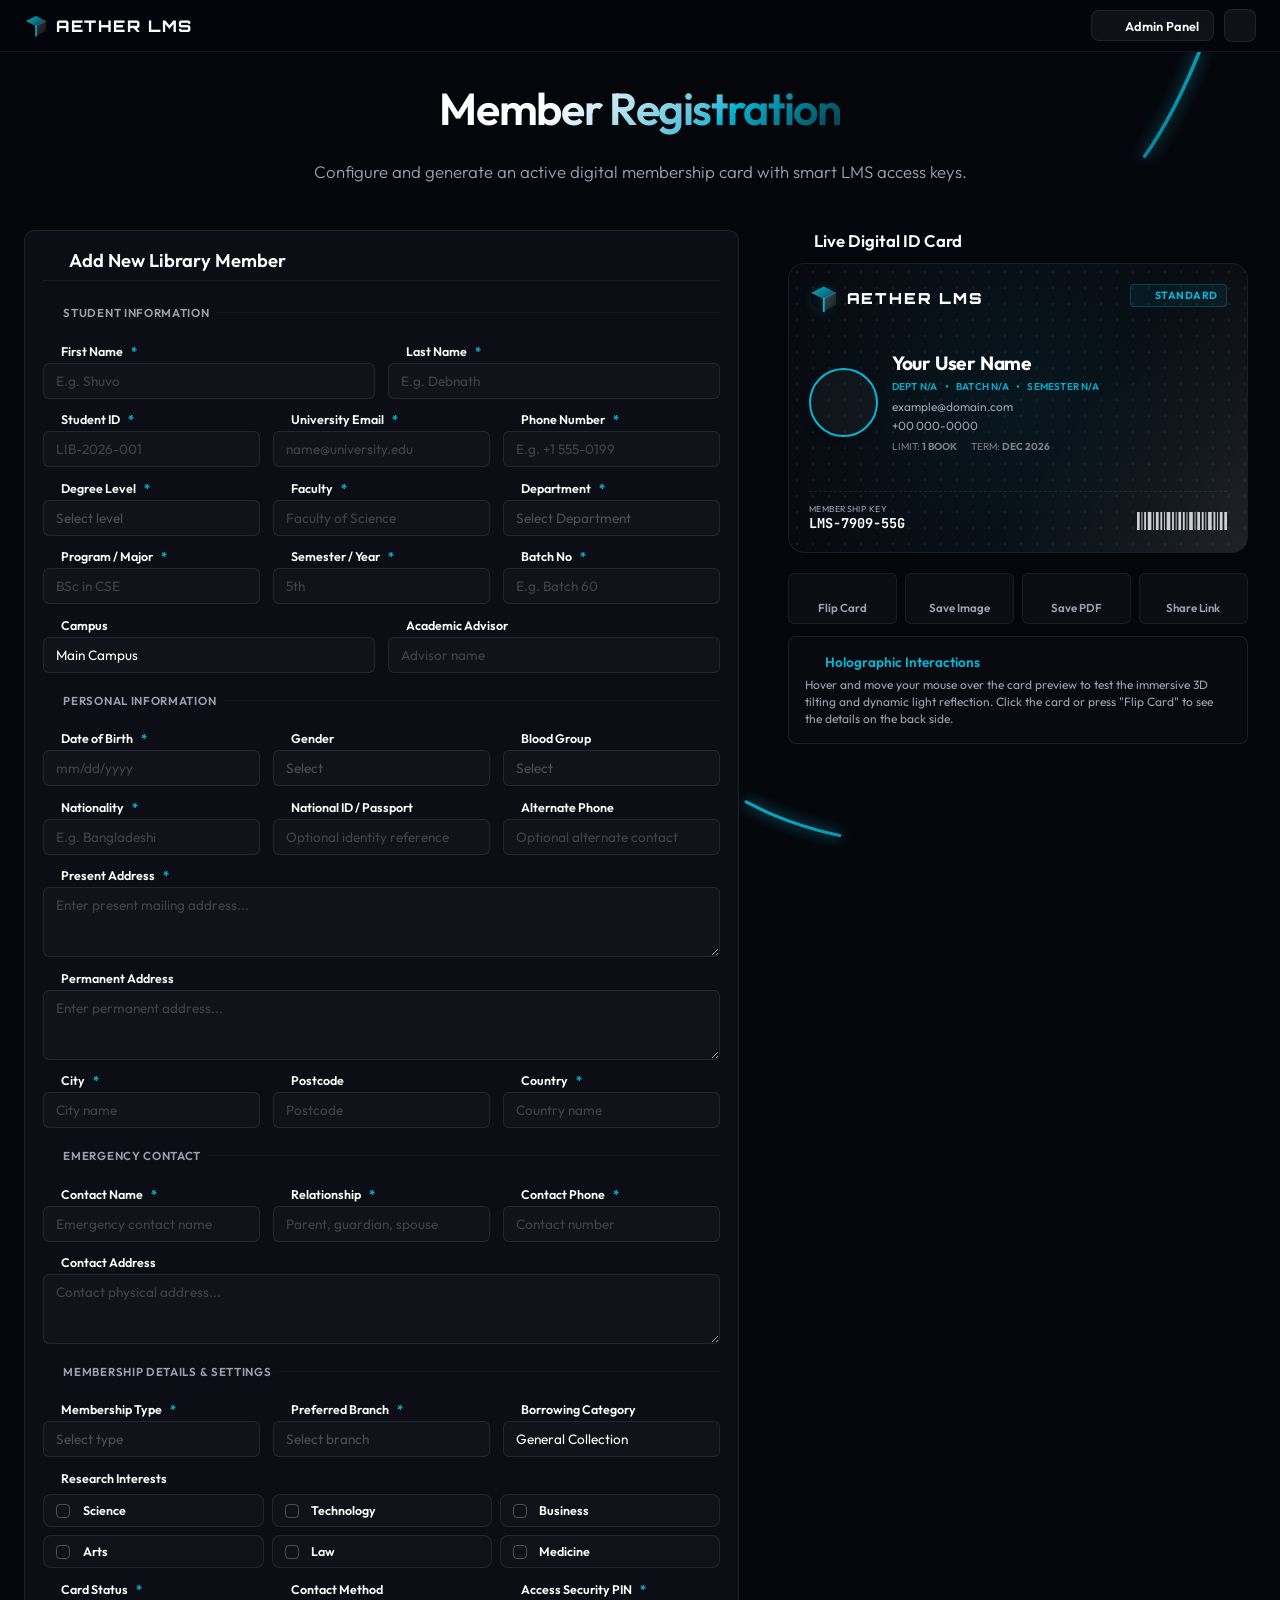
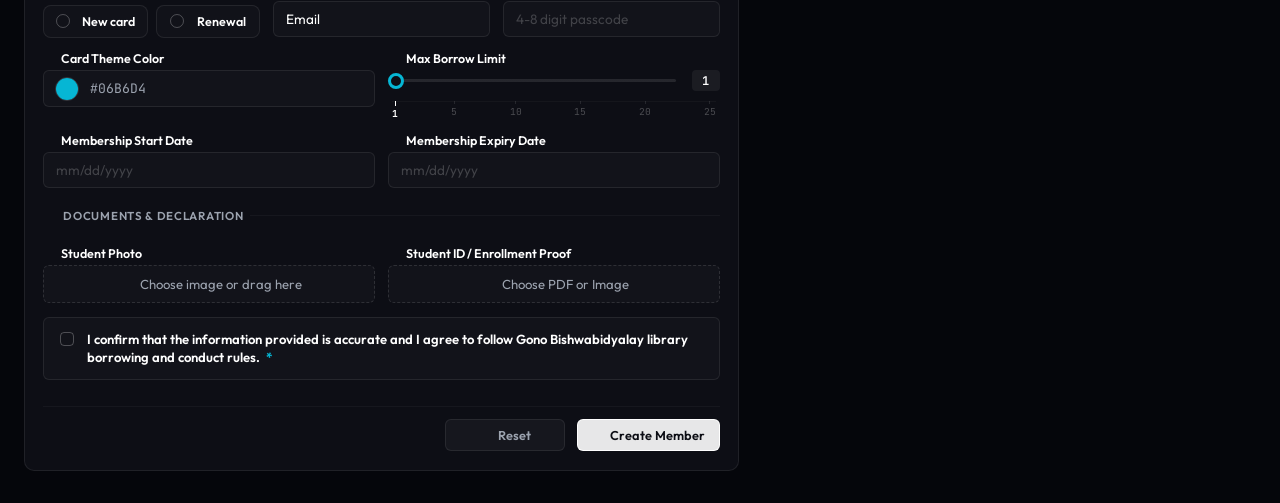
==== commit a2edd7d6: "feat: update open graph and twitter preview image to jpg format" ====
--- a/index.html
+++ b/index.html
@@ -14,12 +14,12 @@
   <meta property="og:type" content="website">
   <meta property="og:url" content="https://nnewbe.github.io/lms-form/">
   <meta property="og:site_name" content="AETHER LMS Portal">
-  <meta property="og:image" id="og-image" content="https://nnewbe.github.io/lms-form/og-preview.png">
+  <meta property="og:image" id="og-image" content="https://nnewbe.github.io/lms-form/og-preview.jpg?v=2">
   <meta name="twitter:card" content="summary_large_image">
   <meta name="twitter:title" content="AETHER LMS — Digital Library Card">
   <meta name="twitter:description"
     content="🎓 Check out my digital library membership card on AETHER LMS Portal! Create your own holographic 3D card with QR codes and instant downloads.">
-  <meta name="twitter:image" id="twitter-image" content="https://nnewbe.github.io/lms-form/og-preview.png">
+  <meta name="twitter:image" id="twitter-image" content="https://nnewbe.github.io/lms-form/og-preview.jpg?v=2">
   
   <link rel="icon" type="image/svg+xml" href="favicon.svg">
   <link rel="stylesheet" href="style.css?v=3">
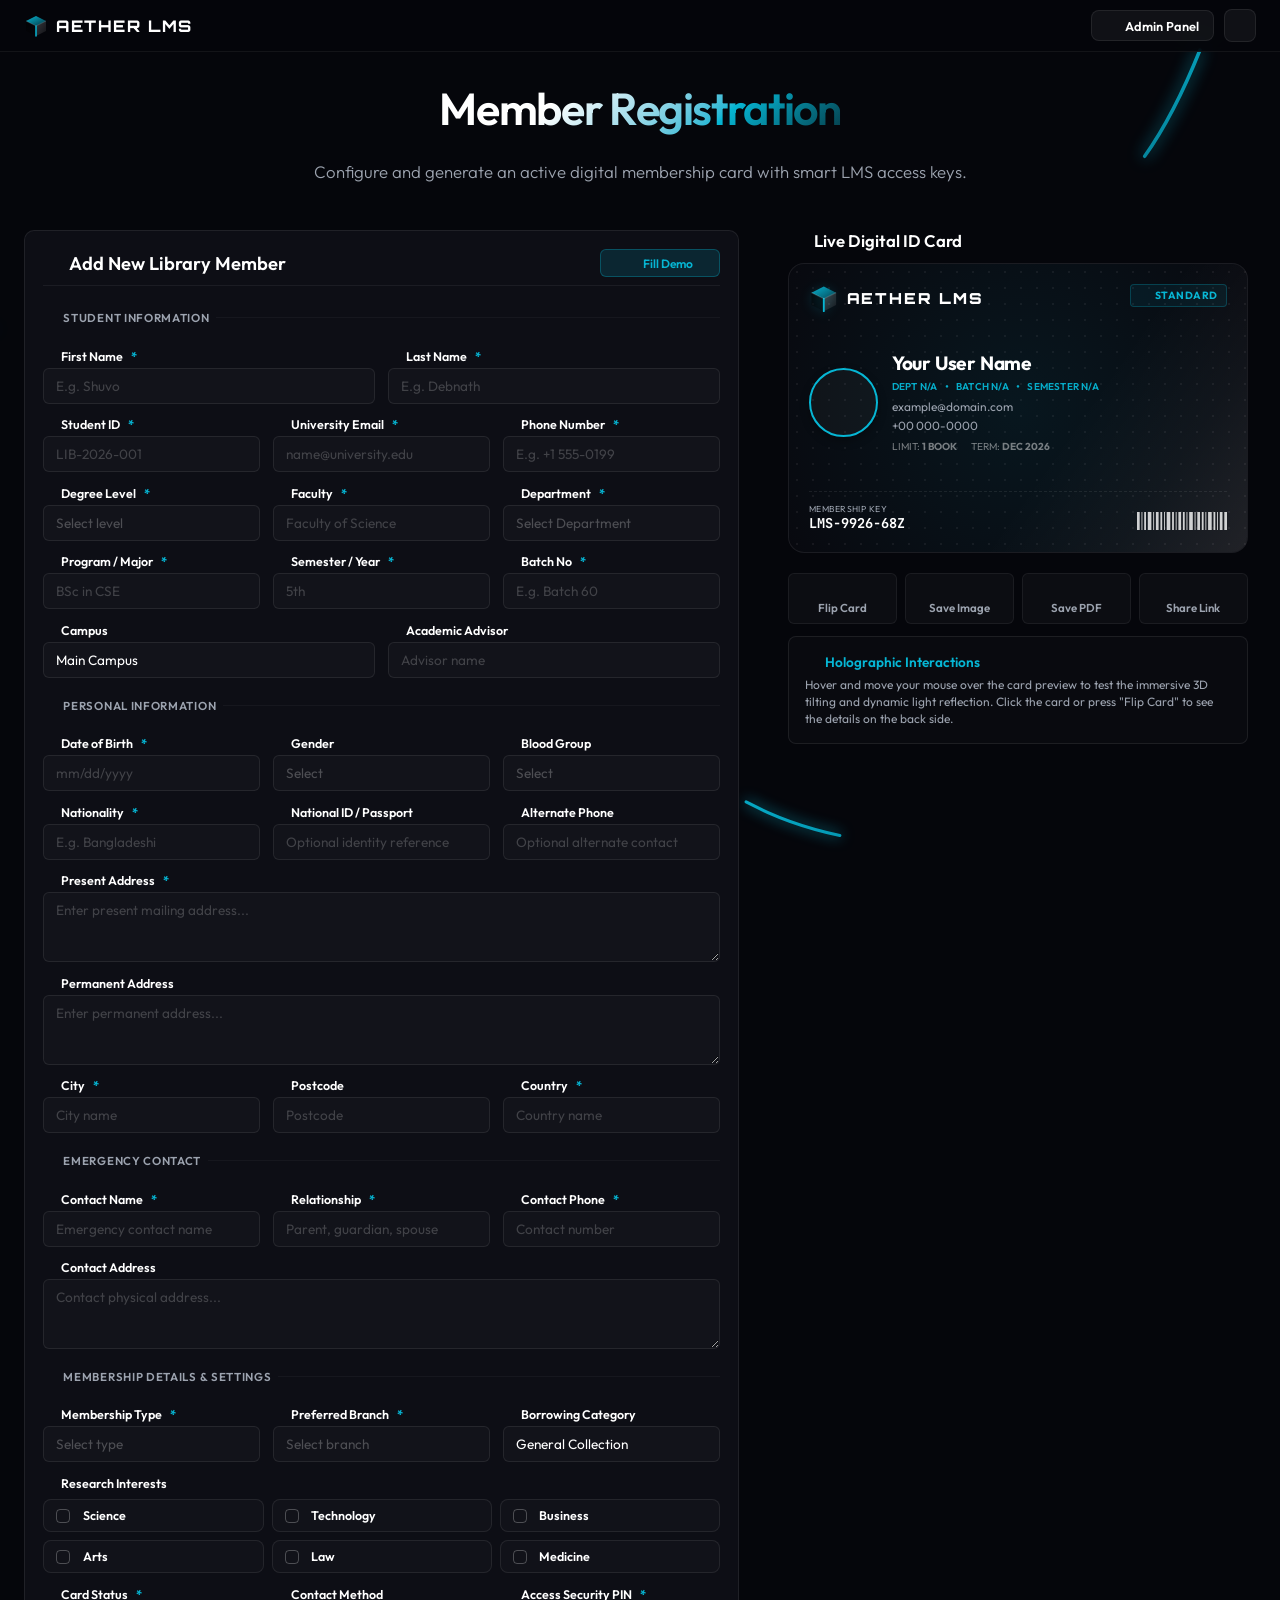
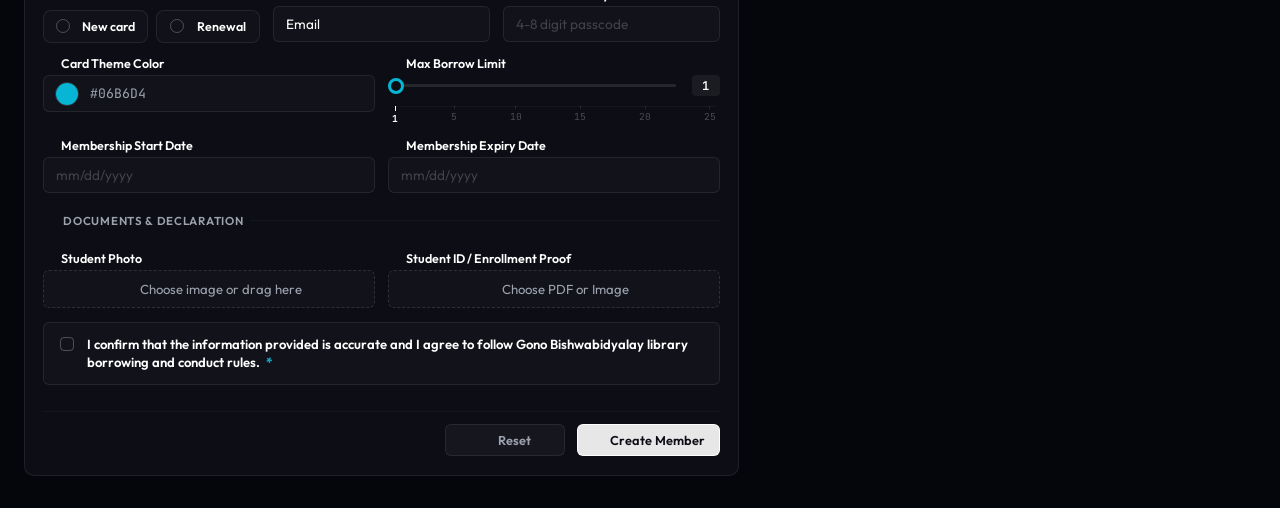
==== commit 0a71a27c: "feat: implement form auto-fill functionality and student photo cropping editor" ====
--- a/index.html
+++ b/index.html
@@ -125,9 +125,13 @@
     <main class="main-layout">
       
       <section class="glass-panel form-container" id="registration-form-panel">
-        <h2>
+        <h2 style="display: flex; align-items: center; width: 100%;">
           <i data-lucide="user-plus"></i>
           <span>Add New Library Member</span>
+          <button type="button" class="btn btn-secondary" id="demo-autofill-btn" style="margin-left: auto; padding: 0.35rem 0.7rem; font-size: 0.75rem; background: color-mix(in srgb, var(--accent-primary) 15%, transparent); border-color: color-mix(in srgb, var(--accent-primary) 30%, transparent); color: var(--accent-primary); height: 28px; display: inline-flex; align-items: center; gap: 0.3rem;">
+            <i data-lucide="zap" style="width: 12px; height: 12px; color: var(--accent-primary);"></i>
+            <span>Fill Demo</span>
+          </button>
         </h2>
 
         <form id="library-member-form" novalidate>
@@ -827,6 +831,100 @@
 
           </div>
         </form>
+        <script>
+          (function() {
+            try {
+              const rawDraft = localStorage.getItem('aether_lms_form_draft');
+              if (rawDraft) {
+                const draft = JSON.parse(rawDraft);
+                if (draft) {
+                  const selectMappings = {
+                    'department': { span: 'custom-select-value-dept', options: 'custom-select-options-dept' },
+                    'degree_level': { span: 'custom-select-value-degree-level', options: 'custom-select-options-degree-level' },
+                    'campus': { span: 'custom-select-value-campus', options: 'custom-select-options-campus' },
+                    'gender': { span: 'custom-select-value-gender', options: 'custom-select-options-gender' },
+                    'blood_group': { span: 'custom-select-value-blood-group', options: 'custom-select-options-blood-group' },
+                    'membership_type': { span: 'custom-select-value-membership-type', options: 'custom-select-options-membership-type' },
+                    'preferred_branch': { span: 'custom-select-value-preferred-branch', options: 'custom-select-options-preferred-branch' },
+                    'borrowing_category': { span: 'custom-select-value-borrowing-category', options: 'custom-select-options-borrowing-category' },
+                    'preferred_contact': { span: 'custom-select-value-preferred-contact', options: 'custom-select-options-preferred-contact' }
+                  };
+
+                  const dateMappings = {
+                    'dob': 'dob-display',
+                    'membership_start': 'start-date-display',
+                    'membership_expiry': 'expiry-date-display'
+                  };
+
+                  for (const [key, val] of Object.entries(draft)) {
+                    const el = document.getElementById(key) || document.getElementsByName(key)[0];
+                    if (el && el.type !== 'file') {
+                      if (el.type === 'checkbox') {
+                        if (el.name === 'interest') {
+                          el.checked = Array.isArray(val) && val.includes(el.value);
+                        } else {
+                          el.checked = !!val;
+                        }
+                      } else if (el.type === 'radio') {
+                        el.checked = (el.value === val);
+                      } else {
+                        el.value = val;
+                      }
+
+                      const map = selectMappings[key];
+                      if (map && val !== '') {
+                        const spanEl = document.getElementById(map.span);
+                        const optEl = document.querySelector(`#${map.options} [data-value="${val}"]`);
+                        if (spanEl && optEl) {
+                          spanEl.textContent = optEl.textContent;
+                          spanEl.classList.remove('placeholder-style');
+                        }
+                      }
+
+                      const displayId = dateMappings[key];
+                      if (displayId && val) {
+                        const displayEl = document.getElementById(displayId);
+                        if (displayEl) {
+                          const parts = val.split('-');
+                          if (parts.length === 3) {
+                            displayEl.value = `${parts[1]}/${parts[2]}/${parts[0]}`;
+                          }
+                        }
+                      }
+                    }
+                  }
+
+                  if (draft['avatar_base64']) {
+                    const previewAvatar = document.getElementById('preview-avatar');
+                    const previewAvatarContainer = document.getElementById('preview-avatar-container');
+                    if (previewAvatar && previewAvatarContainer) {
+                      previewAvatar.src = 'data:image/jpeg;base64,' + draft['avatar_base64'];
+                      previewAvatarContainer.classList.add('has-image');
+                    }
+                  } else if (draft['cloudinaryAvatarUrl']) {
+                    const previewAvatar = document.getElementById('preview-avatar');
+                    const previewAvatarContainer = document.getElementById('preview-avatar-container');
+                    if (previewAvatar && previewAvatarContainer) {
+                      previewAvatar.src = draft['cloudinaryAvatarUrl'];
+                      previewAvatarContainer.classList.add('has-image');
+                    }
+                  }
+
+                  if (draft['enrollment_base64']) {
+                    const dropzoneEnrollment = document.getElementById('enrollment-dropzone');
+                    const labelEnrollmentFile = document.getElementById('enrollment-file-label');
+                    if (dropzoneEnrollment && labelEnrollmentFile) {
+                      dropzoneEnrollment.classList.add('has-file');
+                      labelEnrollmentFile.textContent = 'Temporary Attachment Loaded';
+                    }
+                  }
+                }
+              }
+            } catch (e) {
+              console.error("Fast restore failed:", e);
+            }
+          })();
+        </script>
       </section>
 
       <section class="preview-container">
@@ -1127,6 +1225,53 @@
     </div>
   </div>
 
+  <!-- Photo Crop / Adjust Modal -->
+  <div class="share-modal-overlay" id="crop-modal" style="display: none;">
+    <div class="share-modal-content" style="max-width: 440px; padding: 1.25rem 1.5rem;">
+      <div class="share-modal-header" style="margin-bottom: 1rem;">
+        <div style="display: flex; flex-direction: column; gap: 0.35rem;">
+          <div class="processing-badge" style="width: fit-content;">
+            <span class="badge-dot"></span>
+            <span>PHOTO EDITOR</span>
+          </div>
+          <h3>Adjust Student Photo</h3>
+        </div>
+        <button type="button" class="close-modal-btn" id="btn-close-crop-modal">
+          <i data-lucide="x"></i>
+        </button>
+      </div>
+
+      <div class="crop-container">
+        <img id="crop-source-image" class="crop-image" src="" draggable="false">
+        <div class="crop-mask"></div>
+        <div class="crop-ring"></div>
+      </div>
+
+      <div style="margin-top: 1.1rem;">
+        <label for="crop-zoom-slider" style="display: flex; justify-content: space-between; font-size: 0.8rem; color: var(--text-muted); margin-bottom: 0.5rem; font-weight: 500;">
+          <span>Zoom Scale</span>
+          <span id="crop-zoom-label">1.0x</span>
+        </label>
+        <input type="range" id="crop-zoom-slider" min="1" max="3" step="0.05" value="1" class="range-slider" style="width: 100%;">
+      </div>
+
+      <div class="share-info-note" style="margin-top: 1.1rem; padding: 0.75rem 0.85rem; font-size: 0.75rem;">
+        <i data-lucide="info" style="width: 14px; height: 14px; flex-shrink: 0;"></i>
+        <span>Drag the photo to center it. Scroll or use the slider to zoom.</span>
+      </div>
+
+      <div style="display: flex; gap: 1rem; margin-top: 1.25rem;">
+        <button type="button" id="btn-cancel-crop">
+          Cancel
+        </button>
+        <button type="button" id="btn-apply-crop">
+          <i data-lucide="check" style="width: 16px; height: 16px;"></i>
+          <span>Apply</span>
+        </button>
+      </div>
+    </div>
+  </div>
+
   <div class="shared-card-viewer-overlay" id="shared-viewer-mode" style="display: none;">
     <div class="viewer-stars-container"></div>
     <div class="viewer-content">
@@ -1333,6 +1478,10 @@
 
   <div class="success-modal-overlay" id="success-modal">
     <div class="success-modal-content">
+      <div class="processing-badge" style="margin-bottom: 1rem;">
+        <span class="badge-dot"></span>
+        <span>REGISTRATION SUCCESSFUL</span>
+      </div>
       <div class="success-modal-icon-wrapper">
         <div class="success-modal-pulse-ring"></div>
         <i data-lucide="party-popper" class="success-modal-icon"></i>
--- a/style.css
+++ b/style.css
@@ -3036,14 +3036,17 @@
   .share-modal-content {
     padding: 1.15rem 1rem;
   }
+
   .social-share-buttons {
     gap: 0.3rem;
   }
+
   .social-btn {
     padding: 0.5rem 0.15rem;
     gap: 0.3rem;
     border-radius: 8px;
   }
+
   .social-btn span {
     display: none;
   }
@@ -3537,20 +3540,16 @@
 
 .success-modal-overlay {
   position: fixed;
-  top: 0;
-  left: 0;
-  right: 0;
-  bottom: 0;
-  background: rgba(8, 9, 15, 0.75);
-  backdrop-filter: blur(16px);
-  -webkit-backdrop-filter: blur(16px);
+  inset: 0;
   z-index: 1000;
   display: flex;
   align-items: center;
   justify-content: center;
+  background: rgba(5, 6, 11, 0.88);
   opacity: 0;
   pointer-events: none;
-  transition: opacity 0.3s cubic-bezier(0.4, 0, 0.2, 1);
+  transition: opacity 0.35s ease;
+  will-change: opacity;
 }
 
 .success-modal-overlay.open {
@@ -3559,20 +3558,16 @@
 }
 
 .success-modal-content {
-  background: rgba(13, 14, 21, 0.85);
-  backdrop-filter: blur(20px);
-  -webkit-backdrop-filter: blur(20px);
+  background: rgba(10, 11, 19, 0.95);
   border: 1px solid rgba(255, 255, 255, 0.08);
-  border-top: 3px solid var(--accent-success, #10b981);
-  border-radius: 16px;
+  border-radius: 20px;
   width: 90%;
   max-width: 420px;
-  padding: 2.25rem 1.75rem;
-  box-shadow:
-    0 24px 80px rgba(0, 0, 0, 0.8),
-    0 0 40px rgba(16, 185, 129, 0.12);
-  transform: translateY(20px) scale(0.95);
-  transition: transform 0.35s cubic-bezier(0.34, 1.56, 0.64, 1);
+  padding: 1.25rem 1.5rem;
+  box-shadow: 0 24px 80px rgba(0, 0, 0, 0.6),
+    inset 0 1px 1px rgba(255, 255, 255, 0.05);
+  transform: translate3d(0, 20px, 0);
+  transition: transform 0.4s cubic-bezier(0.16, 1, 0.3, 1);
   text-align: center;
   display: flex;
   flex-direction: column;
@@ -3580,7 +3575,7 @@
 }
 
 .success-modal-overlay.open .success-modal-content {
-  transform: translateY(0) scale(1);
+  transform: translate3d(0, 0, 0);
 }
 
 .success-modal-icon-wrapper {
@@ -3588,19 +3583,19 @@
   width: 68px;
   height: 68px;
   border-radius: 50%;
-  background: rgba(16, 185, 129, 0.12);
+  background: color-mix(in srgb, var(--accent-primary) 12%, transparent);
   display: flex;
   align-items: center;
   justify-content: center;
   margin-bottom: 1.25rem;
-  border: 1px solid rgba(16, 185, 129, 0.25);
+  border: 1px solid color-mix(in srgb, var(--accent-primary) 25%, transparent);
 }
 
 .success-modal-icon {
   width: 32px;
   height: 32px;
-  color: var(--accent-success, #10b981);
-  filter: drop-shadow(0 2px 8px rgba(16, 185, 129, 0.40));
+  color: var(--accent-primary);
+  filter: drop-shadow(0 2px 8px color-mix(in srgb, var(--accent-primary) 40%, transparent));
 }
 
 .success-modal-pulse-ring {
@@ -3610,7 +3605,7 @@
   width: 100%;
   height: 100%;
   border-radius: 50%;
-  border: 2px solid var(--accent-success, #10b981);
+  border: 2px solid var(--accent-primary);
   animation: modalPulse 2s cubic-bezier(0.24, 0, 0.38, 1) infinite;
   opacity: 0;
   pointer-events: none;
@@ -3674,7 +3669,7 @@
 
 #success-summary-key {
   font-family: 'JetBrains Mono', monospace;
-  color: var(--accent-secondary, #8b5cf6);
+  color: var(--accent-primary);
 }
 
 .success-modal-actions {
@@ -4483,4 +4478,149 @@
 .processing-step-item.done .step-label {
   color: var(--accent-primary);
   text-decoration: none;
+}
+
+/* Photo Crop Modal Styles */
+.crop-container {
+  position: relative;
+  width: 100%;
+  height: 300px;
+  background: #05060b;
+  border: 1px solid rgba(255, 255, 255, 0.08);
+  border-radius: 12px;
+  overflow: hidden;
+  cursor: move;
+  margin-top: 0.5rem;
+}
+
+body.light-mode .crop-container {
+  background: #f0f1f5;
+  border-color: rgba(0, 0, 0, 0.08);
+}
+
+.crop-image {
+  position: absolute;
+  transform-origin: center center;
+  max-width: none;
+  user-select: none;
+  pointer-events: none;
+  will-change: left, top, width, height;
+}
+
+.crop-mask {
+  position: absolute;
+  top: 0;
+  left: 0;
+  width: 100%;
+  height: 100%;
+  pointer-events: none;
+  background: radial-gradient(circle 90px at center, transparent 99%, rgba(5, 6, 11, 0.8) 100%);
+  z-index: 2;
+}
+
+body.light-mode .crop-mask {
+  background: radial-gradient(circle 90px at center, transparent 99%, rgba(240, 241, 245, 0.8) 100%);
+}
+
+.crop-ring {
+  position: absolute;
+  top: 50%;
+  left: 50%;
+  width: 180px;
+  height: 180px;
+  transform: translate(-50%, -50%);
+  border: 2px dashed var(--accent-primary);
+  border-radius: 50%;
+  pointer-events: none;
+  z-index: 3;
+  box-shadow: 0 0 0 1px rgba(0, 0, 0, 0.5);
+}
+
+/* Card Avatar display rules using has-image class */
+.card-avatar-container.has-image .card-avatar-placeholder {
+  display: none !important;
+}
+
+.card-avatar-container.has-image .card-avatar {
+  display: block !important;
+}
+
+.card-avatar-container:not(.has-image) .card-avatar-placeholder {
+  display: flex !important;
+  align-items: center;
+  justify-content: center;
+}
+
+.card-avatar-container:not(.has-image) .card-avatar {
+  display: none !important;
+}
+
+/* Crop Modal Actions styling */
+#btn-cancel-crop {
+  flex: 1;
+  display: flex;
+  flex-direction: row;
+  align-items: center;
+  justify-content: center;
+  background: rgba(255, 255, 255, 0.03);
+  border: 1px solid rgba(255, 255, 255, 0.08);
+  color: var(--text-normal);
+  padding: 0.65rem;
+  border-radius: 8px;
+  font-size: 0.85rem;
+  cursor: pointer;
+  transition: all 0.2s;
+}
+
+#btn-cancel-crop:hover {
+  background: rgba(255, 255, 255, 0.08);
+}
+
+body.light-mode #btn-cancel-crop {
+  background: rgba(0, 0, 0, 0.03);
+  border-color: rgba(0, 0, 0, 0.08);
+  color: #05060b;
+}
+
+body.light-mode #btn-cancel-crop:hover {
+  background: rgba(0, 0, 0, 0.06);
+}
+
+#btn-apply-crop {
+  flex: 1;
+  display: flex;
+  flex-direction: row;
+  align-items: center;
+  justify-content: center;
+  gap: 0.5rem;
+  background: #ffffff;
+  color: #05060b;
+  border: none;
+  font-weight: 600;
+  padding: 0.65rem;
+  border-radius: 8px;
+  font-size: 0.85rem;
+  cursor: pointer;
+  transition: all 0.2s;
+}
+
+#btn-apply-crop:hover {
+  background: rgba(255, 255, 255, 0.9);
+  transform: translateY(-1px);
+}
+
+#btn-apply-crop i,
+#btn-apply-crop svg {
+  width: 1rem;
+  height: 1rem;
+  stroke-width: 2.5px;
+}
+
+body.light-mode #btn-apply-crop {
+  background: var(--accent-primary);
+  color: #ffffff;
+}
+
+body.light-mode #btn-apply-crop:hover {
+  background: var(--accent-secondary);
 }
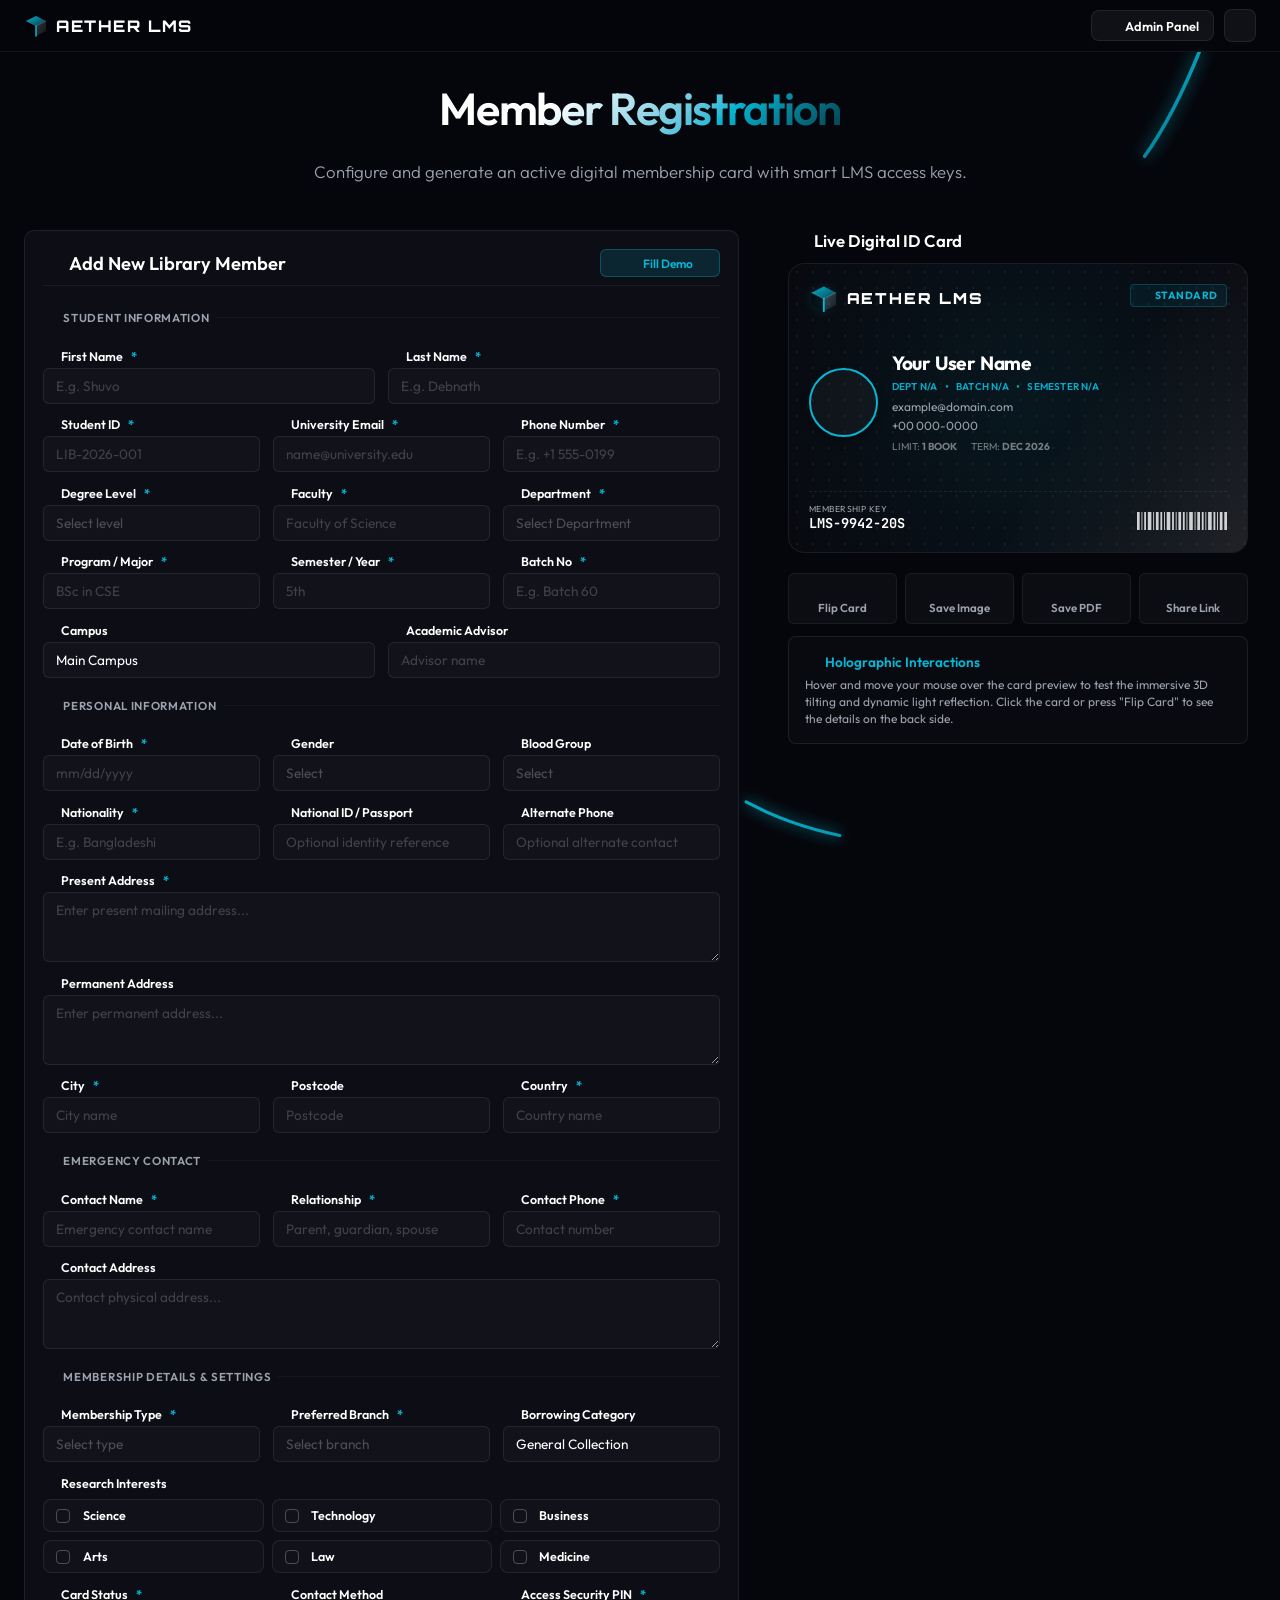
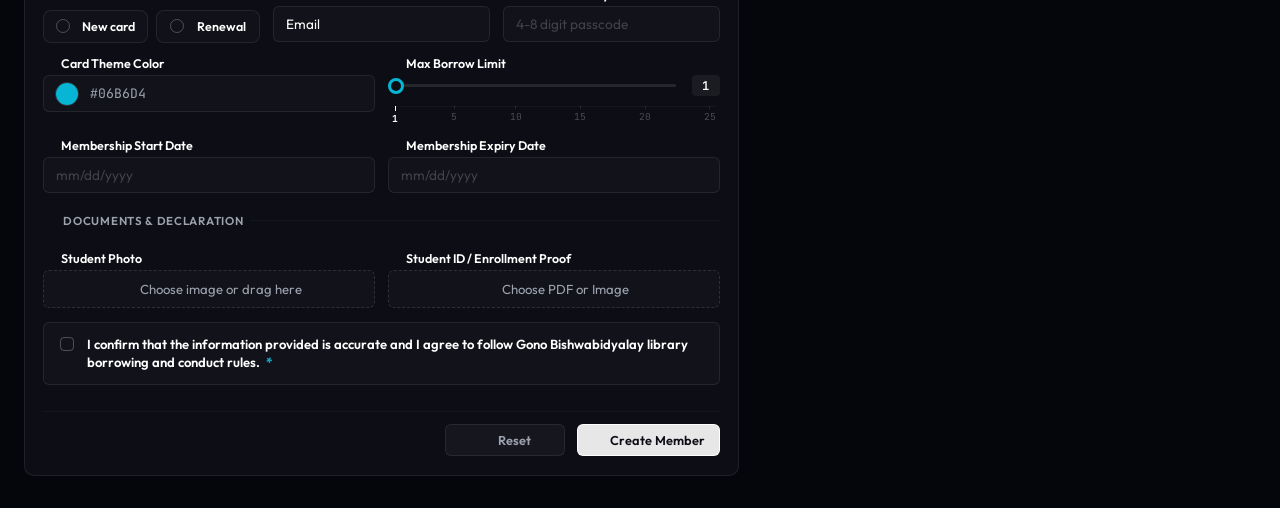
==== commit 523fab88: "feat: optimize avatar image delivery with Cloudinary transformations" ====
--- a/index.html
+++ b/index.html
@@ -905,7 +905,11 @@
                     const previewAvatar = document.getElementById('preview-avatar');
                     const previewAvatarContainer = document.getElementById('preview-avatar-container');
                     if (previewAvatar && previewAvatarContainer) {
-                      previewAvatar.src = draft['cloudinaryAvatarUrl'];
+                      let url = draft['cloudinaryAvatarUrl'];
+                      if (url && url.includes('cloudinary.com')) {
+                        url = url.replace('/image/upload/', '/image/upload/f_auto,q_auto,w_150,h_150,c_fill/');
+                      }
+                      previewAvatar.src = url;
                       previewAvatarContainer.classList.add('has-image');
                     }
                   }
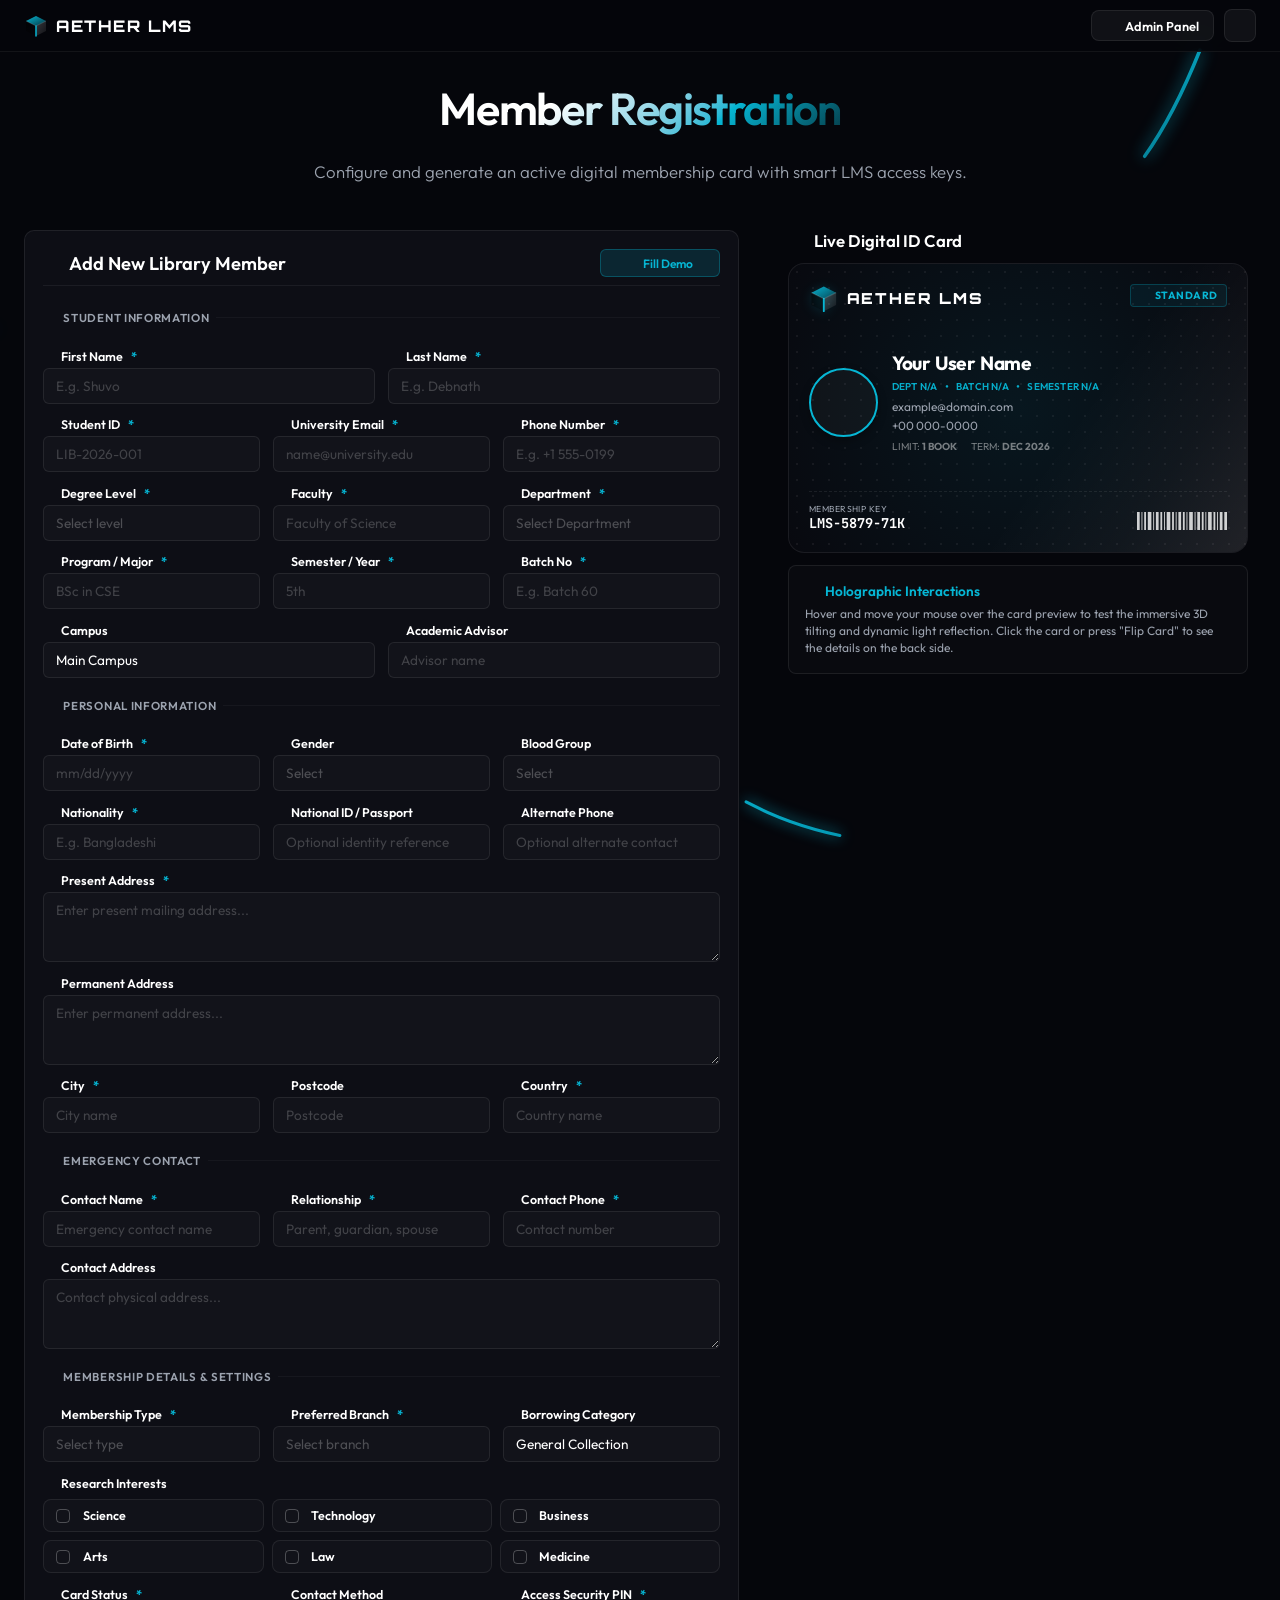
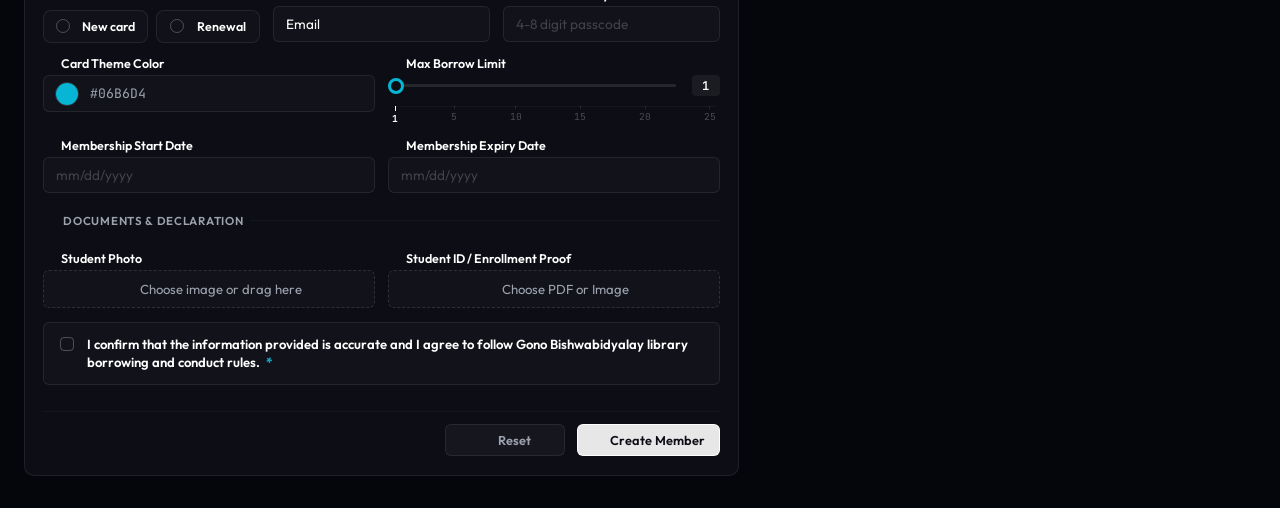
==== commit 8f43178a: "feat: add dedicated library card verification page and implement dynamic card rendering via URL para" ====
--- a/index.html
+++ b/index.html
@@ -894,32 +894,22 @@
                     }
                   }
 
-                  if (draft['avatar_base64']) {
+                  if (draft['cloudinaryAvatarUrl']) {
                     const previewAvatar = document.getElementById('preview-avatar');
                     const previewAvatarContainer = document.getElementById('preview-avatar-container');
                     if (previewAvatar && previewAvatarContainer) {
-                      previewAvatar.src = 'data:image/jpeg;base64,' + draft['avatar_base64'];
-                      previewAvatarContainer.classList.add('has-image');
-                    }
-                  } else if (draft['cloudinaryAvatarUrl']) {
-                    const previewAvatar = document.getElementById('preview-avatar');
-                    const previewAvatarContainer = document.getElementById('preview-avatar-container');
-                    if (previewAvatar && previewAvatarContainer) {
-                      let url = draft['cloudinaryAvatarUrl'];
-                      if (url && url.includes('cloudinary.com')) {
-                        url = url.replace('/image/upload/', '/image/upload/f_auto,q_auto,w_150,h_150,c_fill/');
-                      }
-                      previewAvatar.src = url;
+                      previewAvatar.src = draft['cloudinaryAvatarUrl'];
                       previewAvatarContainer.classList.add('has-image');
                     }
                   }
 
-                  if (draft['enrollment_base64']) {
+                  if (draft['cloudinaryEnrollmentUrl']) {
                     const dropzoneEnrollment = document.getElementById('enrollment-dropzone');
                     const labelEnrollmentFile = document.getElementById('enrollment-file-label');
                     if (dropzoneEnrollment && labelEnrollmentFile) {
                       dropzoneEnrollment.classList.add('has-file');
-                      labelEnrollmentFile.textContent = 'Temporary Attachment Loaded';
+                      const match = draft['cloudinaryEnrollmentUrl'].match(/\/([^\/]+)$/);
+                      labelEnrollmentFile.textContent = match ? match[1] : 'Document Attached';
                     }
                   }
                 }
@@ -1116,7 +1106,7 @@
           </div>
         </div>
 
-        <div class="card-actions-wrapper">
+        <div class="card-actions-wrapper" style="display: none;">
           <button type="button" class="action-btn btn-flip" id="btn-flip-card" title="Flip to see front/back of card">
             <i data-lucide="rotate-3d"></i>
             <span>Flip Card</span>
@@ -1276,56 +1266,6 @@
     </div>
   </div>
 
-  <div class="shared-card-viewer-overlay" id="shared-viewer-mode" style="display: none;">
-    <div class="viewer-stars-container"></div>
-    <div class="viewer-content">
-      <div class="viewer-header">
-        <div class="viewer-logo">
-          <svg class="custom-logo-svg" viewBox="0 0 24 24" fill="none" xmlns="http://www.w3.org/2000/svg"
-            style="width: 2.2rem; height: 2.2rem; filter: drop-shadow(0 2px 8px rgba(6, 182, 212, 0.45));">
-            <defs>
-              <linearGradient id="logo-grad-primary-viewer" x1="0%" y1="0%" x2="100%" y2="100%">
-                <stop offset="0%" stop-color="var(--accent-primary)" stop-opacity="1" />
-                <stop offset="100%" stop-color="var(--accent-primary)" stop-opacity="0.25" />
-              </linearGradient>
-              <linearGradient id="logo-grad-dark-viewer" x1="0%" y1="0%" x2="100%" y2="100%">
-                <stop offset="0%" stop-color="rgba(0, 0, 0, 0.5)" />
-                <stop offset="100%" stop-color="rgba(0, 0, 0, 0.15)" />
-              </linearGradient>
-              <linearGradient id="logo-grad-light-viewer" x1="0%" y1="0%" x2="100%" y2="100%">
-                <stop offset="0%" stop-color="rgba(255, 255, 255, 0.2)" />
-                <stop offset="100%" stop-color="rgba(255, 255, 255, 0.05)" />
-              </linearGradient>
-            </defs>
-            <path d="M12 2L22 7L12 12L2 7L12 2Z" fill="url(#logo-grad-primary-viewer)" />
-            <path d="M2 7L12 12V22L2 17V7Z" fill="url(#logo-grad-dark-viewer)" />
-            <path d="M22 7L12 12V22L22 17V7Z" fill="url(#logo-grad-light-viewer)" />
-            <path d="M12 12V22" stroke="var(--accent-primary)" stroke-width="1.5" stroke-linecap="round" />
-            <path d="M12 12L2 7" stroke="rgba(255, 255, 255, 0.15)" stroke-width="1" />
-            <path d="M12 12L22 7" stroke="rgba(255, 255, 255, 0.15)" stroke-width="1" />
-          </svg>
-          <h2>AETHER LMS PORTAL</h2>
-        </div>
-        <p class="viewer-tagline">Secure Digital Library Credentials Verification</p>
-      </div>
-
-      <div class="viewer-card-placement" id="viewer-card-placement">
-        
-      </div>
-
-      <div class="viewer-actions">
-        <button type="button" class="btn btn-primary" id="btn-viewer-flip">
-          <i data-lucide="rotate-3d"></i>
-          <span>Flip Card</span>
-        </button>
-        <a href="#" class="btn btn-secondary" id="btn-viewer-create">
-          <i data-lucide="user-plus"></i>
-          <span>Create Your Own Card</span>
-        </a>
-      </div>
-    </div>
-  </div>
-
   <div class="shared-card-viewer-overlay" id="admin-login-mode" style="display: none;">
     <div class="viewer-stars-container"></div>
     <div class="glass-panel" style="max-width: 400px; width: 90%; padding: 2rem; display: flex; flex-direction: column; gap: 1.5rem; z-index: 10;">
@@ -1711,7 +1651,7 @@
   <script src="https://www.gstatic.com/firebasejs/10.8.0/firebase-firestore-compat.js"></script>
   <script src="https://www.gstatic.com/firebasejs/10.8.0/firebase-auth-compat.js"></script>
   <script src="env.js"></script>
-  <script src="script.js?v=9"></script>
+  <script src="script.js?v=24"></script>
 </body>
 
 </html>
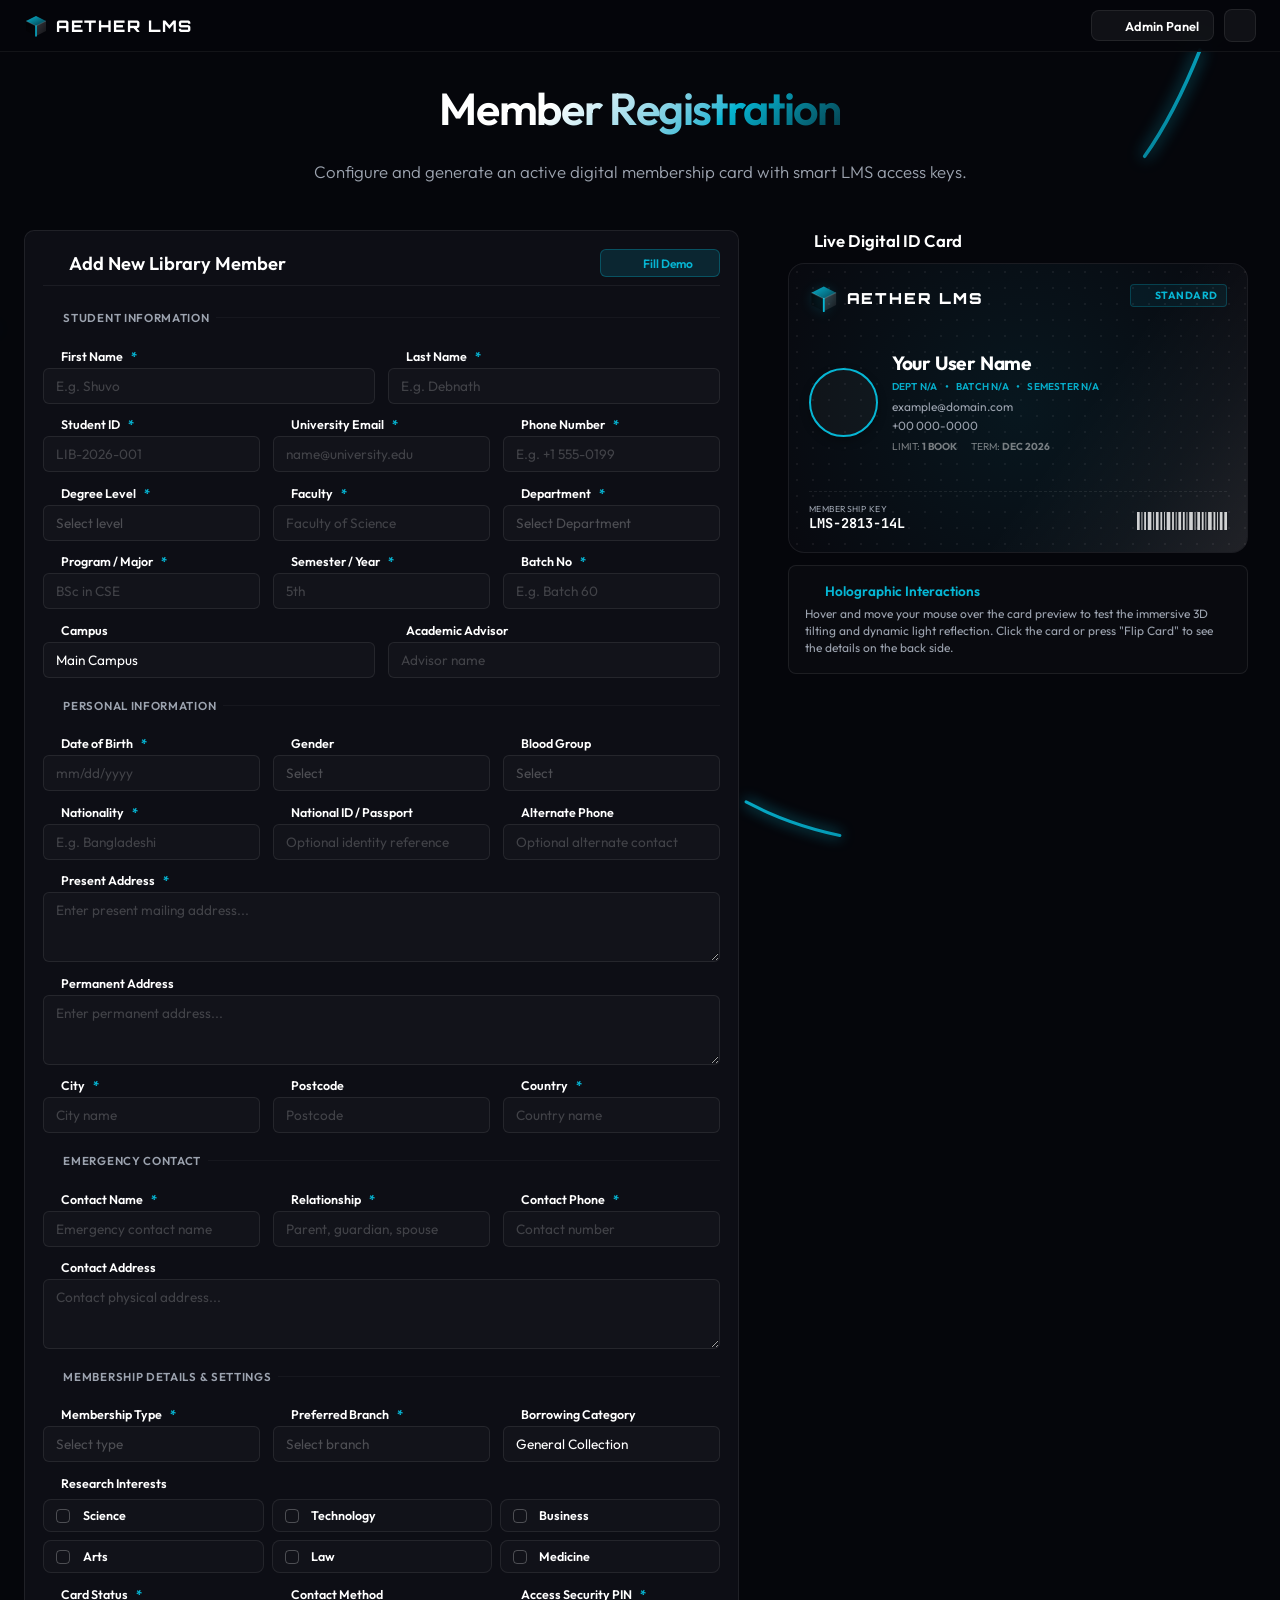
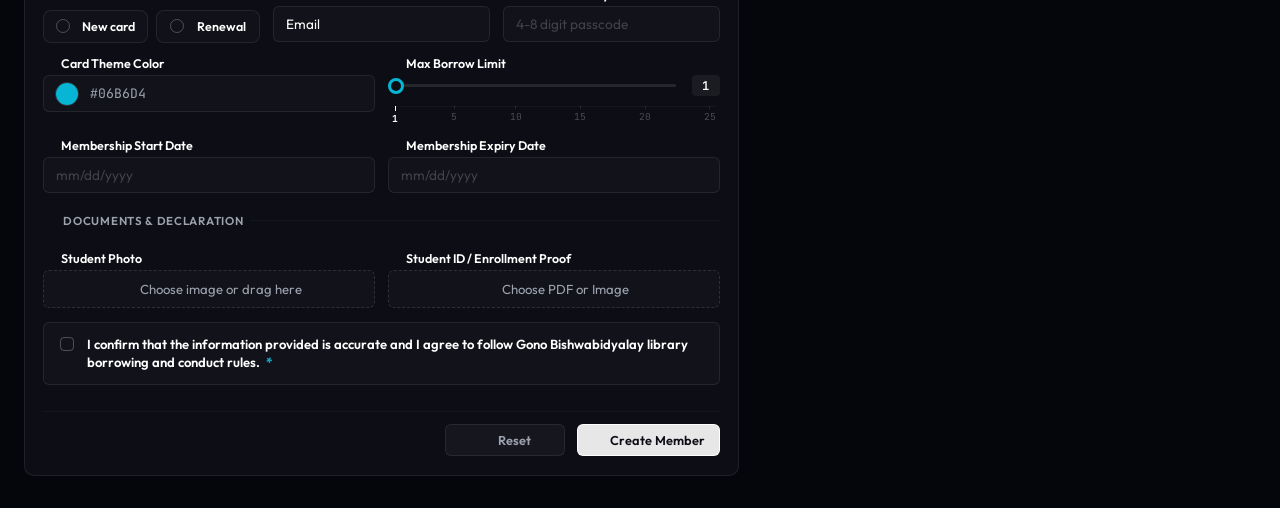
==== commit 5e912714: "perf: implement mobile performance optimizations by disabling expensive CSS effects and transitions" ====
--- a/index.html
+++ b/index.html
@@ -22,7 +22,7 @@
   <meta name="twitter:image" id="twitter-image" content="https://nnewbe.github.io/lms-form/og-preview.jpg?v=2">
   
   <link rel="icon" type="image/svg+xml" href="favicon.svg">
-  <link rel="stylesheet" href="style.css?v=3">
+  <link rel="stylesheet" href="style.css?v=25">
   
   <script src="https://cdn.jsdelivr.net/npm/lucide/dist/umd/lucide.min.js"></script>
   <script>
--- a/style.css
+++ b/style.css
@@ -4623,4 +4623,223 @@
 
 body.light-mode #btn-apply-crop:hover {
   background: var(--accent-secondary);
+}
+
+/* ═══════════════════════════════════════════════════════════════════
+   MOBILE PERFORMANCE OPTIMIZATIONS
+   Target: ≤768px (phones). Zero design changes — only rendering fixes.
+   ═══════════════════════════════════════════════════════════════════ */
+
+@media (max-width: 768px) {
+
+  /* ── 1. Promote the main scrolling body to its own compositor layer ── */
+  body {
+    -webkit-overflow-scrolling: touch;
+    overflow-y: scroll;
+    /* Prevent paint during scroll by isolating this stacking context */
+    isolation: isolate;
+  }
+
+  /* ── 2. Kill backdrop-filter on ALL elements — most expensive mobile op ── */
+  .fixed-navbar,
+  .toast-notification,
+  .share-modal-overlay,
+  .success-modal-overlay,
+  .processing-overlay,
+  .custom-select-options,
+  .datepicker-calendar,
+  .share-page-wrapper {
+    backdrop-filter: none !important;
+    -webkit-backdrop-filter: none !important;
+  }
+
+  /* ── 3. Replace blurred backgrounds with solid equivalents ── */
+  .fixed-navbar {
+    background: rgba(5, 6, 11, 0.99) !important;
+  }
+
+  body.light-mode .fixed-navbar {
+    background: rgba(240, 241, 245, 0.99) !important;
+  }
+
+  .toast-notification {
+    background: #0d0e18 !important;
+    box-shadow: 0 8px 20px rgba(0, 0, 0, 0.5) !important;
+  }
+
+  body.light-mode .toast-notification {
+    background: #ffffff !important;
+  }
+
+  /* ── 4. Stop animating multi-layer backgrounds (stars drift) ── */
+  .viewer-stars-container,
+  .share-stars {
+    animation: none !important;
+    background-position: 0 0, 0 0, 0 0, 0 0, 0 0, 0 0 !important;
+  }
+
+  /* ── 5. Kill expensive SVG drop-shadow filters on beam paths ── */
+  .beam-path,
+  #beam-path-top,
+  #beam-path-center,
+  #beam-path-bottom,
+  #beam-path-left,
+  #beam-path-right {
+    filter: none !important;
+  }
+
+  /* ── 6. Kill the radial-gradient blur glow behind the card ── */
+  .viewer-card-placement::before,
+  .share-card-wrap::before,
+  #theme-ripple-overlay {
+    filter: none !important;
+    opacity: 0.4;
+  }
+
+  /* ── 7. Drop-shadow on logo and icons — replaced with cheaper box-shadow ── */
+  .card-logo i,
+  .card-logo .custom-logo-svg {
+    filter: none !important;
+  }
+
+  /* ── 8. Disable hover transitions on scroll — touch devices fire these on tap,
+          not scroll, so they're harmless to disable for perf ── */
+  .glass-panel {
+    transition: none !important;
+  }
+
+  .btn {
+    transition: background 0.15s ease !important;
+  }
+
+  .action-btn,
+  .social-btn,
+  .btn-copy-link,
+  .table-action-btn,
+  .admin-panel-btn,
+  .nav-icon-btn,
+  .custom-checkbox,
+  .custom-radio,
+  .custom-checkbox-card,
+  .custom-radio-card,
+  .custom-select-trigger,
+  .file-dropzone,
+  .calendar-day-cell,
+  .calendar-month-cell,
+  .calendar-footer-btn,
+  .time-item {
+    transition: none !important;
+  }
+
+  /* ── 9. Remove will-change from elements not actively animating ──
+          will-change keeps GPU textures in VRAM — bad when not animating */
+  .beam-container,
+  .beam-path,
+  .toast-notification,
+  .share-modal-overlay,
+  .success-modal-overlay,
+  .processing-overlay,
+  .badge-dot,
+  .processing-step-item {
+    will-change: auto !important;
+  }
+
+  /* ── 10. Keep will-change only on the card (actively animated via JS) ── */
+  .library-card {
+    will-change: transform;
+  }
+
+  /* ── 11. Contain layout paint for heavy panels (prevents full-page repaints) ── */
+  .glass-panel {
+    contain: layout style;
+  }
+
+  .share-modal-content,
+  .success-modal-content,
+  .processing-panel {
+    contain: layout style paint;
+  }
+
+  /* ── 12. Enable momentum scroll on all scrollable containers ── */
+  .custom-select-options,
+  .datepicker-calendar,
+  .admin-table-wrapper,
+  .share-modal-body,
+  .time-column {
+    -webkit-overflow-scrolling: touch;
+  }
+
+  /* ── 13. Thin scrollbars — reduce paint area ── */
+  ::-webkit-scrollbar {
+    width: 3px;
+    height: 3px;
+  }
+
+  /* ── 14. card-perspective — disable 3D perspective on mobile
+           (tilt is driven by mousemove which doesn't fire on mobile anyway,
+            so this frees the GPU from maintaining a 3D context) ── */
+  .card-perspective {
+    perspective: none;
+  }
+
+  /* ── 15. Reduce box-shadow complexity on cards ── */
+  .library-card-side {
+    box-shadow: 0 4px 20px rgba(0, 0, 0, 0.45) !important;
+  }
+
+  /* ── 16. Disable the holographic shimmer overlay on mobile ── */
+  .library-card-side::after {
+    display: none !important;
+  }
+
+  /* ── 17. Share-page wrapper — make it GPU-composited for smooth overflow scroll ── */
+  .share-page-wrapper {
+    transform: translateZ(0);
+    -webkit-overflow-scrolling: touch;
+  }
+
+  /* ── 18. Reduce animation complexity on processing step items ── */
+  .processing-step-item {
+    filter: none !important;
+    transform: none !important;
+    opacity: 1 !important;
+    animation: none !important;
+  }
+
+  .processing-overlay.active .processing-step-item {
+    animation: none !important;
+  }
+
+  /* ── 19. Fixed elements — use transform for positioning to keep on compositor ── */
+  .skel-rail {
+    display: none !important;
+  }
+}
+
+/* ── Touch device: disable hover entirely (prevents sticky hover state after tap) ── */
+@media (hover: none) and (pointer: coarse) {
+  .glass-panel:hover,
+  .action-btn:hover,
+  .btn-primary:hover,
+  .btn-secondary:hover,
+  .admin-panel-btn:hover,
+  .nav-icon-btn:hover,
+  .social-btn:hover,
+  .file-dropzone:hover,
+  .custom-select-trigger:hover,
+  .calendar-day-cell:hover,
+  .table-action-btn:hover {
+    transform: none !important;
+    filter: none !important;
+  }
+
+  /* Keep tap visual feedback with active states instead */
+  .btn:active {
+    opacity: 0.85;
+  }
+
+  .action-btn:active,
+  .social-btn:active {
+    opacity: 0.75;
+  }
 }
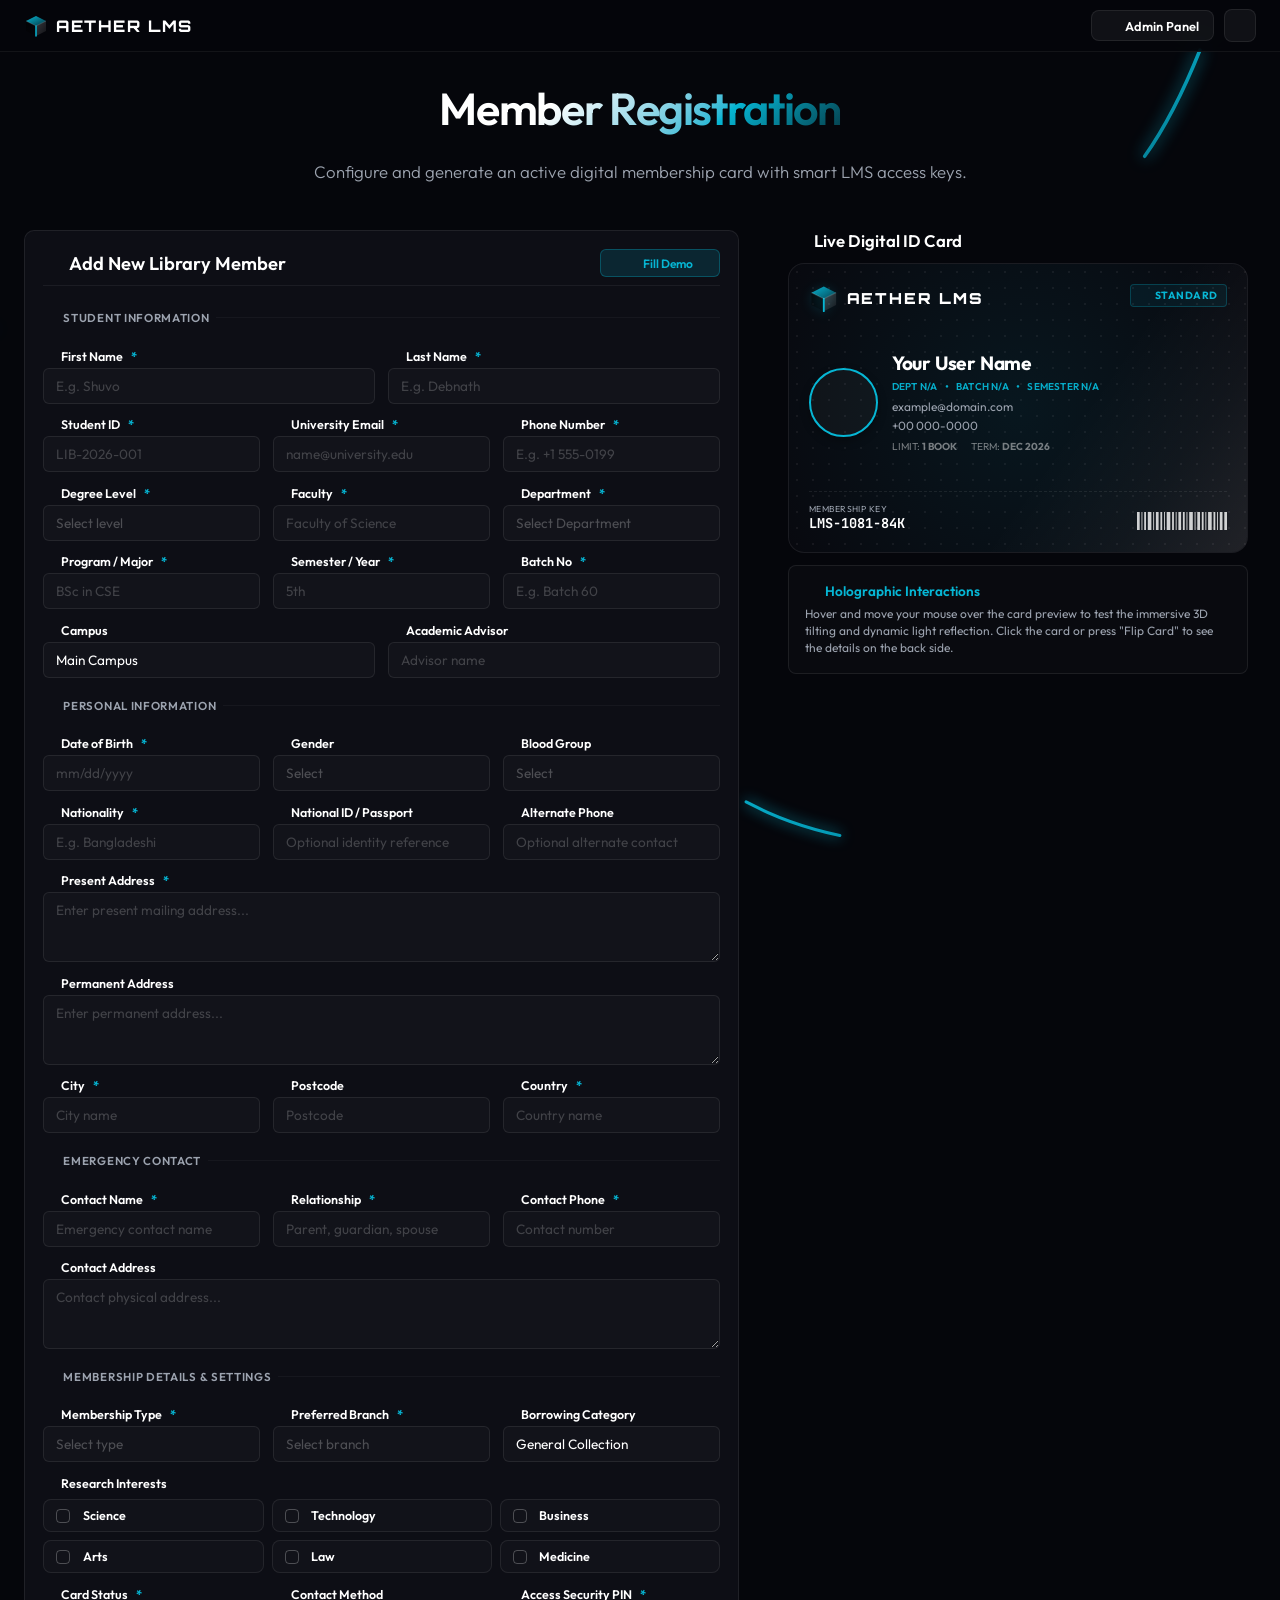
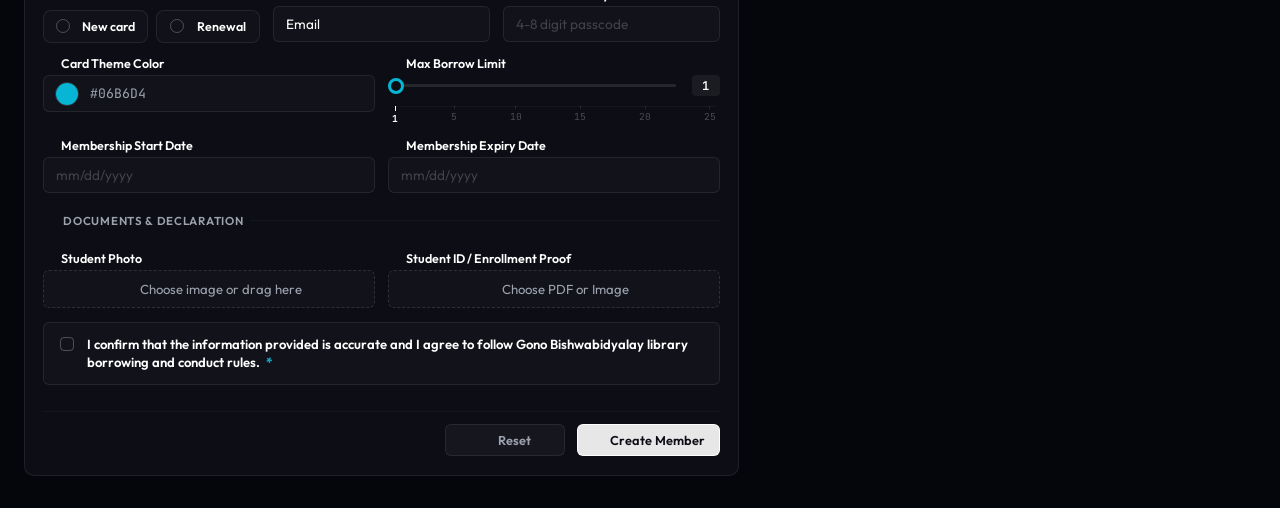
==== commit 142784ab: "feat: implement share page with library card viewer, plus new admin, login, and core utility files." ====
--- a/index.html
+++ b/index.html
@@ -4,33 +4,34 @@
 <head>
   <meta charset="UTF-8">
   <meta name="viewport" content="width=device-width, initial-scale=1.0">
-  <title>AETHER LMS — Digital Library Card Portal</title>
+  <title>AETHER LMS | Digital Library Card Portal</title>
   <meta name="description"
     content="Generate and share your digital AETHER LMS library membership card with holographic 3D effects, QR codes, and instant PDF downloads.">
-  
-  <meta property="og:title" content="AETHER LMS — Digital Library Card">
+
+  <meta property="og:title" content="AETHER LMS | Digital Library Card">
   <meta property="og:description"
     content="🎓 Check out my digital library membership card on AETHER LMS Portal! Create your own holographic 3D card with QR codes and instant downloads.">
   <meta property="og:type" content="website">
   <meta property="og:url" content="https://nnewbe.github.io/lms-form/">
   <meta property="og:site_name" content="AETHER LMS Portal">
-  <meta property="og:image" id="og-image" content="https://nnewbe.github.io/lms-form/og-preview.jpg?v=2">
+  <meta property="og:image" id="og-image" content="https://nnewbe.github.io/lms-form/assets/images/og-preview.jpg?v=2">
   <meta name="twitter:card" content="summary_large_image">
-  <meta name="twitter:title" content="AETHER LMS — Digital Library Card">
+  <meta name="twitter:title" content="AETHER LMS | Digital Library Card">
   <meta name="twitter:description"
     content="🎓 Check out my digital library membership card on AETHER LMS Portal! Create your own holographic 3D card with QR codes and instant downloads.">
-  <meta name="twitter:image" id="twitter-image" content="https://nnewbe.github.io/lms-form/og-preview.jpg?v=2">
-  
-  <link rel="icon" type="image/svg+xml" href="favicon.svg">
-  <link rel="stylesheet" href="style.css?v=25">
-  
+  <meta name="twitter:image" id="twitter-image"
+    content="https://nnewbe.github.io/lms-form/assets/images/og-preview.jpg?v=2">
+
+  <link rel="icon" type="image/svg+xml" href="assets/favicon.svg">
+  <link rel="stylesheet" href="css/style.css?v=25">
+
   <script src="https://cdn.jsdelivr.net/npm/lucide/dist/umd/lucide.min.js"></script>
   <script>
     if (typeof lucide === 'undefined') {
       document.write('<script src="https://unpkg.com/lucide@latest"><\/script>');
     }
   </script>
-  
+
   <script src="https://cdnjs.cloudflare.com/ajax/libs/html2canvas/1.4.1/html2canvas.min.js"></script>
   <script src="https://cdn.jsdelivr.net/npm/html-to-image/dist/html-to-image.js"></script>
   <script src="https://cdnjs.cloudflare.com/ajax/libs/qrious/4.0.2/qrious.min.js"></script>
@@ -42,7 +43,7 @@
 
   <svg class="beam-container" width="100%" height="100%" xmlns="http://www.w3.org/2000/svg">
     <defs>
-      
+
       <linearGradient id="beam-grad-left" x1="0%" y1="0%" x2="100%" y2="100%">
         <stop offset="0%" stop-color="var(--accent-primary)" stop-opacity="0" />
         <stop offset="60%" stop-color="var(--accent-primary)" stop-opacity="1" />
@@ -75,7 +76,7 @@
 
   <div class="skel-rail skel-rail-left"></div>
   <div class="skel-rail skel-rail-right"></div>
-  
+
   <nav class="fixed-navbar" id="main-navbar">
     <div class="navbar-inner">
       <div class="navbar-brand">
@@ -104,7 +105,7 @@
         <span>AETHER LMS</span>
       </div>
       <div class="navbar-actions">
-        <a href="#" class="admin-panel-btn">
+        <a href="pages/login.html" class="admin-panel-btn">
           <i data-lucide="layout-dashboard"></i>
           <span>Admin Panel</span>
         </a>
@@ -123,12 +124,13 @@
     </header>
 
     <main class="main-layout">
-      
+
       <section class="glass-panel form-container" id="registration-form-panel">
         <h2 style="display: flex; align-items: center; width: 100%;">
           <i data-lucide="user-plus"></i>
           <span>Add New Library Member</span>
-          <button type="button" class="btn btn-secondary" id="demo-autofill-btn" style="margin-left: auto; padding: 0.35rem 0.7rem; font-size: 0.75rem; background: color-mix(in srgb, var(--accent-primary) 15%, transparent); border-color: color-mix(in srgb, var(--accent-primary) 30%, transparent); color: var(--accent-primary); height: 28px; display: inline-flex; align-items: center; gap: 0.3rem;">
+          <button type="button" class="btn btn-secondary" id="demo-autofill-btn"
+            style="margin-left: auto; padding: 0.35rem 0.7rem; font-size: 0.75rem; background: color-mix(in srgb, var(--accent-primary) 15%, transparent); border-color: color-mix(in srgb, var(--accent-primary) 30%, transparent); color: var(--accent-primary); height: 28px; display: inline-flex; align-items: center; gap: 0.3rem;">
             <i data-lucide="zap" style="width: 12px; height: 12px; color: var(--accent-primary);"></i>
             <span>Fill Demo</span>
           </button>
@@ -148,16 +150,16 @@
               <label for="first_name">
                 <i data-lucide="user"></i> First Name *
               </label>
-              <input type="text" id="first_name" name="first_name" class="input-control"
-                placeholder="E.g. Shuvo" required minlength="2">
+              <input type="text" id="first_name" name="first_name" class="input-control" placeholder="E.g. Shuvo"
+                required minlength="2">
             </div>
 
             <div class="field-group">
               <label for="last_name">
                 <i data-lucide="user"></i> Last Name *
               </label>
-              <input type="text" id="last_name" name="last_name" class="input-control"
-                placeholder="E.g. Debnath" required minlength="2">
+              <input type="text" id="last_name" name="last_name" class="input-control" placeholder="E.g. Debnath"
+                required minlength="2">
             </div>
 
             <div class="field-group full-width">
@@ -166,22 +168,22 @@
                   <label for="student_id">
                     <i data-lucide="credit-card"></i> Student ID *
                   </label>
-                  <input type="text" id="student_id" name="student_id" class="input-control"
-                    placeholder="LIB-2026-001" required>
+                  <input type="text" id="student_id" name="student_id" class="input-control" placeholder="LIB-2026-001"
+                    required>
                 </div>
                 <div class="student-select-col">
                   <label for="email">
                     <i data-lucide="mail"></i> University Email *
                   </label>
-                  <input type="email" id="email" name="email" class="input-control"
-                    placeholder="name@university.edu" required>
+                  <input type="email" id="email" name="email" class="input-control" placeholder="name@university.edu"
+                    required>
                 </div>
                 <div class="student-select-col">
                   <label for="phone">
                     <i data-lucide="phone"></i> Phone Number *
                   </label>
-                  <input type="tel" id="phone" name="phone" class="input-control"
-                    placeholder="E.g. +1 555-0199" required>
+                  <input type="tel" id="phone" name="phone" class="input-control" placeholder="E.g. +1 555-0199"
+                    required>
                 </div>
               </div>
             </div>
@@ -216,8 +218,8 @@
                   <label for="faculty">
                     <i data-lucide="building-2"></i> Faculty *
                   </label>
-                  <input type="text" id="faculty" name="faculty" class="input-control"
-                    placeholder="Faculty of Science" required>
+                  <input type="text" id="faculty" name="faculty" class="input-control" placeholder="Faculty of Science"
+                    required>
                 </div>
                 <div class="student-select-col">
                   <label for="department">
@@ -260,15 +262,14 @@
                   <label for="program">
                     <i data-lucide="book-open"></i> Program / Major *
                   </label>
-                  <input type="text" id="program" name="program" class="input-control"
-                    placeholder="BSc in CSE" required>
+                  <input type="text" id="program" name="program" class="input-control" placeholder="BSc in CSE"
+                    required>
                 </div>
                 <div class="student-select-col">
                   <label for="semester">
                     <i data-lucide="calendar"></i> Semester / Year *
                   </label>
-                  <input type="text" id="semester" name="semester" class="input-control"
-                    placeholder="5th" required>
+                  <input type="text" id="semester" name="semester" class="input-control" placeholder="5th" required>
                 </div>
                 <div class="student-select-col">
                   <label for="admission_session">
@@ -317,117 +318,121 @@
               </h3>
             </div>
 
-             <div class="field-group full-width">
-               <div class="triple-select-grid">
-                 <div class="student-select-col">
-                   <label for="dob-display">
-                     <i data-lucide="calendar"></i> Date of Birth *
-                   </label>
-                   <div class="custom-datepicker-wrapper" id="custom-datepicker-dob">
-                     <div class="datepicker-trigger" id="datepicker-dob-trigger">
-                       <input type="text" id="dob-display" class="input-control" placeholder="mm/dd/yyyy" readonly required>
-                       <i data-lucide="calendar" class="datepicker-icon"></i>
-                     </div>
-                     <div class="datepicker-calendar" id="datepicker-dob-calendar">
-                       <div class="calendar-header">
-                         <button type="button" class="calendar-nav-btn prev-month" id="calendar-prev-month">
-                           <i data-lucide="chevron-left" class="calendar-nav-icon"></i>
-                         </button>
-                         <span class="calendar-month-year" id="calendar-month-year">June 2026</span>
-                         <button type="button" class="calendar-nav-btn next-month" id="calendar-next-month">
-                           <i data-lucide="chevron-right" class="calendar-nav-icon"></i>
-                         </button>
-                       </div>
-                       <div class="calendar-weekdays">
-                         <span>Su</span><span>Mo</span><span>Tu</span><span>We</span><span>Th</span><span>Fr</span><span>Sa</span>
-                       </div>
-                       <div class="calendar-days" id="calendar-days-grid"></div>
-                       <div class="calendar-footer">
-                         <button type="button" class="calendar-footer-btn clear-date"
-                           id="calendar-clear-date">Clear</button>
-                         <button type="button" class="calendar-footer-btn select-today"
-                           id="calendar-select-today">Today</button>
-                       </div>
-                     </div>
-                     <input type="hidden" id="dob" name="dob">
-                   </div>
-                 </div>
-                 <div class="student-select-col">
-                   <label for="gender">
-                     <i data-lucide="users"></i> Gender
-                   </label>
-                   <div class="custom-select-wrapper" id="custom-select-gender">
-                     <div class="custom-select-trigger" id="custom-select-trigger-gender">
-                       <span id="custom-select-value-gender">Select</span>
-                       <i data-lucide="chevron-down" class="select-arrow-icon"></i>
-                     </div>
-                     <div class="custom-select-options" id="custom-select-options-gender">
-                       <div class="custom-option" data-value="Male">Male</div>
-                       <div class="custom-option" data-value="Female">Female</div>
-                       <div class="custom-option" data-value="Other">Other</div>
-                     </div>
-                     <select id="gender" name="gender" class="input-control" style="display: none;">
-                       <option value="" disabled selected>Select</option>
-                       <option value="Male">Male</option>
-                       <option value="Female">Female</option>
-                       <option value="Other">Other</option>
-                     </select>
-                   </div>
-                 </div>
-                 <div class="student-select-col">
-                   <label for="blood_group">
-                     <i data-lucide="droplet"></i> Blood Group
-                   </label>
-                   <div class="custom-select-wrapper" id="custom-select-blood-group">
-                     <div class="custom-select-trigger" id="custom-select-trigger-blood-group">
-                       <span id="custom-select-value-blood-group">Select</span>
-                       <i data-lucide="chevron-down" class="select-arrow-icon"></i>
-                     </div>
-                     <div class="custom-select-options" id="custom-select-options-blood-group">
-                       <div class="custom-option" data-value="A+">A+</div>
-                       <div class="custom-option" data-value="A-">A-</div>
-                       <div class="custom-option" data-value="B+">B+</div>
-                       <div class="custom-option" data-value="B-">B-</div>
-                       <div class="custom-option" data-value="AB+">AB+</div>
-                       <div class="custom-option" data-value="AB-">AB-</div>
-                       <div class="custom-option" data-value="O+">O+</div>
-                       <div class="custom-option" data-value="O-">O-</div>
-                     </div>
-                     <select id="blood_group" name="blood_group" class="input-control" style="display: none;">
-                       <option value="" disabled selected>Select</option>
-                       <option value="A+">A+</option>
-                       <option value="A-">A-</option>
-                       <option value="B+">B+</option>
-                       <option value="B-">B-</option>
-                       <option value="AB+">AB+</option>
-                       <option value="AB-">AB-</option>
-                       <option value="O+">O+</option>
-                       <option value="O-">O-</option>
-                     </select>
-                   </div>
-                 </div>
-               </div>
-             </div>
-
             <div class="field-group full-width">
               <div class="triple-select-grid">
                 <div class="student-select-col">
+                  <label for="dob-display">
+                    <i data-lucide="calendar"></i> Date of Birth *
+                  </label>
+                  <div class="custom-datepicker-wrapper" id="custom-datepicker-dob">
+                    <div class="datepicker-trigger" id="datepicker-dob-trigger">
+                      <input type="text" id="dob-display" class="input-control" placeholder="mm/dd/yyyy" readonly
+                        required>
+                      <i data-lucide="calendar" class="datepicker-icon"></i>
+                    </div>
+                    <div class="datepicker-calendar" id="datepicker-dob-calendar">
+                      <div class="calendar-header">
+                        <button type="button" class="calendar-nav-btn prev-month" id="calendar-prev-month">
+                          <i data-lucide="chevron-left" class="calendar-nav-icon"></i>
+                        </button>
+                        <span class="calendar-month-year" id="calendar-month-year">June 2026</span>
+                        <button type="button" class="calendar-nav-btn next-month" id="calendar-next-month">
+                          <i data-lucide="chevron-right" class="calendar-nav-icon"></i>
+                        </button>
+                      </div>
+                      <div class="calendar-weekdays">
+                        <span>Su</span><span>Mo</span><span>Tu</span><span>We</span><span>Th</span><span>Fr</span><span>Sa</span>
+                      </div>
+                      <div class="calendar-days" id="calendar-days-grid"></div>
+                      <div class="calendar-footer">
+                        <button type="button" class="calendar-footer-btn clear-date"
+                          id="calendar-clear-date">Clear</button>
+                        <button type="button" class="calendar-footer-btn select-today"
+                          id="calendar-select-today">Today</button>
+                      </div>
+                    </div>
+                    <input type="hidden" id="dob" name="dob">
+                  </div>
+                </div>
+                <div class="student-select-col">
+                  <label for="gender">
+                    <i data-lucide="users"></i> Gender
+                  </label>
+                  <div class="custom-select-wrapper" id="custom-select-gender">
+                    <div class="custom-select-trigger" id="custom-select-trigger-gender">
+                      <span id="custom-select-value-gender">Select</span>
+                      <i data-lucide="chevron-down" class="select-arrow-icon"></i>
+                    </div>
+                    <div class="custom-select-options" id="custom-select-options-gender">
+                      <div class="custom-option" data-value="Male">Male</div>
+                      <div class="custom-option" data-value="Female">Female</div>
+                      <div class="custom-option" data-value="Other">Other</div>
+                    </div>
+                    <select id="gender" name="gender" class="input-control" style="display: none;">
+                      <option value="" disabled selected>Select</option>
+                      <option value="Male">Male</option>
+                      <option value="Female">Female</option>
+                      <option value="Other">Other</option>
+                    </select>
+                  </div>
+                </div>
+                <div class="student-select-col">
+                  <label for="blood_group">
+                    <i data-lucide="droplet"></i> Blood Group
+                  </label>
+                  <div class="custom-select-wrapper" id="custom-select-blood-group">
+                    <div class="custom-select-trigger" id="custom-select-trigger-blood-group">
+                      <span id="custom-select-value-blood-group">Select</span>
+                      <i data-lucide="chevron-down" class="select-arrow-icon"></i>
+                    </div>
+                    <div class="custom-select-options" id="custom-select-options-blood-group">
+                      <div class="custom-option" data-value="A+">A+</div>
+                      <div class="custom-option" data-value="A-">A-</div>
+                      <div class="custom-option" data-value="B+">B+</div>
+                      <div class="custom-option" data-value="B-">B-</div>
+                      <div class="custom-option" data-value="AB+">AB+</div>
+                      <div class="custom-option" data-value="AB-">AB-</div>
+                      <div class="custom-option" data-value="O+">O+</div>
+                      <div class="custom-option" data-value="O-">O-</div>
+                    </div>
+                    <select id="blood_group" name="blood_group" class="input-control" style="display: none;">
+                      <option value="" disabled selected>Select</option>
+                      <option value="A+">A+</option>
+                      <option value="A-">A-</option>
+                      <option value="B+">B+</option>
+                      <option value="B-">B-</option>
+                      <option value="AB+">AB+</option>
+                      <option value="AB-">AB-</option>
+                      <option value="O+">O+</option>
+                      <option value="O-">O-</option>
+                    </select>
+                  </div>
+                </div>
+              </div>
+            </div>
+
+            <div class="field-group full-width">
+              <div class="triple-select-grid">
+                <div class="student-select-col">
                   <label for="nationality">
                     <i data-lucide="globe"></i> Nationality *
                   </label>
-                  <input type="text" id="nationality" name="nationality" class="input-control" required placeholder="E.g. Bangladeshi">
+                  <input type="text" id="nationality" name="nationality" class="input-control" required
+                    placeholder="E.g. Bangladeshi">
                 </div>
                 <div class="student-select-col">
                   <label for="nid_passport">
                     <i data-lucide="file-text"></i> National ID / Passport
                   </label>
-                  <input type="text" id="nid_passport" name="nid_passport" class="input-control" placeholder="Optional identity reference">
+                  <input type="text" id="nid_passport" name="nid_passport" class="input-control"
+                    placeholder="Optional identity reference">
                 </div>
                 <div class="student-select-col">
                   <label for="alt_phone">
                     <i data-lucide="phone-forwarded"></i> Alternate Phone
                   </label>
-                  <input type="tel" id="alt_phone" name="alt_phone" class="input-control" placeholder="Optional alternate contact">
+                  <input type="tel" id="alt_phone" name="alt_phone" class="input-control"
+                    placeholder="Optional alternate contact">
                 </div>
               </div>
             </div>
@@ -436,14 +441,16 @@
               <label for="address">
                 <i data-lucide="home"></i> Present Address *
               </label>
-              <textarea id="address" name="address" class="input-control" required placeholder="Enter present mailing address..."></textarea>
+              <textarea id="address" name="address" class="input-control" required
+                placeholder="Enter present mailing address..."></textarea>
             </div>
 
             <div class="field-group full-width">
               <label for="permanent_address">
                 <i data-lucide="home"></i> Permanent Address
               </label>
-              <textarea id="permanent_address" name="permanent_address" class="input-control" placeholder="Enter permanent address..."></textarea>
+              <textarea id="permanent_address" name="permanent_address" class="input-control"
+                placeholder="Enter permanent address..."></textarea>
             </div>
 
             <div class="field-group full-width">
@@ -464,7 +471,8 @@
                   <label for="country">
                     <i data-lucide="globe-2"></i> Country *
                   </label>
-                  <input type="text" id="country" name="country" class="input-control" required placeholder="Country name">
+                  <input type="text" id="country" name="country" class="input-control" required
+                    placeholder="Country name">
                 </div>
               </div>
             </div>
@@ -482,19 +490,22 @@
                   <label for="emergency_name">
                     <i data-lucide="user"></i> Contact Name *
                   </label>
-                  <input type="text" id="emergency_name" name="emergency_name" class="input-control" required placeholder="Emergency contact name">
+                  <input type="text" id="emergency_name" name="emergency_name" class="input-control" required
+                    placeholder="Emergency contact name">
                 </div>
                 <div class="student-select-col">
                   <label for="emergency_relationship">
                     <i data-lucide="heart-handshake"></i> Relationship *
                   </label>
-                  <input type="text" id="emergency_relationship" name="emergency_relationship" class="input-control" required placeholder="Parent, guardian, spouse">
+                  <input type="text" id="emergency_relationship" name="emergency_relationship" class="input-control"
+                    required placeholder="Parent, guardian, spouse">
                 </div>
                 <div class="student-select-col">
                   <label for="emergency_phone">
                     <i data-lucide="phone"></i> Contact Phone *
                   </label>
-                  <input type="tel" id="emergency_phone" name="emergency_phone" class="input-control" required placeholder="Contact number">
+                  <input type="tel" id="emergency_phone" name="emergency_phone" class="input-control" required
+                    placeholder="Contact number">
                 </div>
               </div>
             </div>
@@ -503,7 +514,8 @@
               <label for="emergency_address">
                 <i data-lucide="map-pin"></i> Contact Address
               </label>
-              <textarea id="emergency_address" name="emergency_address" class="input-control" placeholder="Contact physical address..."></textarea>
+              <textarea id="emergency_address" name="emergency_address" class="input-control"
+                placeholder="Contact physical address..."></textarea>
             </div>
 
             <div class="form-section">
@@ -529,7 +541,8 @@
                       <div class="custom-option" data-value="Faculty">Faculty</div>
                       <div class="custom-option" data-value="Staff">Staff</div>
                     </div>
-                    <select id="membership_type" name="membership_type" class="input-control" style="display: none;" required>
+                    <select id="membership_type" name="membership_type" class="input-control" style="display: none;"
+                      required>
                       <option value="" disabled selected>Select type</option>
                       <option value="Student">Student</option>
                       <option value="Faculty">Faculty</option>
@@ -551,7 +564,8 @@
                       <div class="custom-option" data-value="Science Branch">Science Branch</div>
                       <div class="custom-option" data-value="City Campus Library">City Campus Library</div>
                     </div>
-                    <select id="preferred_branch" name="preferred_branch" class="input-control" style="display: none;" required>
+                    <select id="preferred_branch" name="preferred_branch" class="input-control" style="display: none;"
+                      required>
                       <option value="" disabled selected>Select branch</option>
                       <option value="Main Library">Main Library</option>
                       <option value="Science Branch">Science Branch</option>
@@ -573,7 +587,8 @@
                       <div class="custom-option" data-value="Reference Collection">Reference Collection</div>
                       <div class="custom-option" data-value="Special Collection">Special Collection</div>
                     </div>
-                    <select id="borrowing_category" name="borrowing_category" class="input-control" style="display: none;">
+                    <select id="borrowing_category" name="borrowing_category" class="input-control"
+                      style="display: none;">
                       <option value="General Collection">General Collection</option>
                       <option value="Reference Collection">Reference Collection</option>
                       <option value="Special Collection">Special Collection</option>
@@ -649,7 +664,8 @@
                       <div class="custom-option" data-value="Email">Email</div>
                       <div class="custom-option" data-value="Phone">Phone</div>
                     </div>
-                    <select id="preferred_contact" name="preferred_contact" class="input-control" style="display: none;">
+                    <select id="preferred_contact" name="preferred_contact" class="input-control"
+                      style="display: none;">
                       <option value="Email">Email</option>
                       <option value="Phone">Phone</option>
                     </select>
@@ -801,7 +817,8 @@
                 <div class="file-dropzone" id="enrollment-dropzone">
                   <i data-lucide="file-text"></i>
                   <span id="enrollment-file-label">Choose PDF or Image</span>
-                  <input type="file" id="enrollment_proof" name="enrollment_proof" class="file-input" accept="image/*,application/pdf">
+                  <input type="file" id="enrollment_proof" name="enrollment_proof" class="file-input"
+                    accept="image/*,application/pdf">
                 </div>
               </div>
             </div>
@@ -811,7 +828,8 @@
                 <input type="checkbox" id="agree_terms" name="agree_terms" required>
                 <span class="checkmark" style="margin-top: 2px;"></span>
                 <span style="line-height: 1.4; font-size: 0.82rem; color: var(--text-main);">
-                  I confirm that the information provided is accurate and I agree to follow Gono Bishwabidyalay library borrowing and conduct rules. *
+                  I confirm that the information provided is accurate and I agree to follow Gono Bishwabidyalay library
+                  borrowing and conduct rules. *
                 </span>
               </label>
             </div>
@@ -832,7 +850,7 @@
           </div>
         </form>
         <script>
-          (function() {
+          (function () {
             try {
               const rawDraft = localStorage.getItem('aether_lms_form_draft');
               if (rawDraft) {
@@ -929,9 +947,9 @@
 
         <div class="card-perspective" id="card-perspective">
           <div class="library-card" id="library-id-card">
-            
+
             <div class="library-card-side card-front">
-              
+
               <div class="library-card-glow"></div>
 
               <div class="card-header">
@@ -940,7 +958,8 @@
                     <defs>
                       <linearGradient id="logo-grad-primary-card" x1="0%" y1="0%" x2="100%" y2="100%">
                         <stop offset="0%" stop-color="var(--user-card-theme, var(--accent-primary))" stop-opacity="1" />
-                        <stop offset="100%" stop-color="var(--user-card-theme, var(--accent-primary))" stop-opacity="0.25" />
+                        <stop offset="100%" stop-color="var(--user-card-theme, var(--accent-primary))"
+                          stop-opacity="0.25" />
                       </linearGradient>
                       <linearGradient id="logo-grad-dark-card" x1="0%" y1="0%" x2="100%" y2="100%">
                         <stop offset="0%" stop-color="rgba(0, 0, 0, 0.5)" />
@@ -954,7 +973,8 @@
                     <path d="M12 2L22 7L12 12L2 7L12 2Z" fill="url(#logo-grad-primary-card)" />
                     <path d="M2 7L12 12V22L2 17V7Z" fill="url(#logo-grad-dark-card)" />
                     <path d="M22 7L12 12V22L22 17V7Z" fill="url(#logo-grad-light-card)" />
-                    <path d="M12 12V22" stroke="var(--user-card-theme, var(--accent-primary))" stroke-width="1.5" stroke-linecap="round" />
+                    <path d="M12 12V22" stroke="var(--user-card-theme, var(--accent-primary))" stroke-width="1.5"
+                      stroke-linecap="round" />
                     <path d="M12 12L2 7" stroke="rgba(255, 255, 255, 0.15)" stroke-width="1" />
                     <path d="M12 12L22 7" stroke="rgba(255, 255, 255, 0.15)" stroke-width="1" />
                   </svg>
@@ -969,14 +989,15 @@
               <div class="card-body">
                 <div class="card-avatar-container" id="preview-avatar-container">
                   <i data-lucide="user" class="card-avatar-placeholder" id="preview-avatar-icon"></i>
-                  <img src="" alt="Avatar" class="card-avatar" id="preview-avatar" crossorigin="anonymous" style="display: none;">
+                  <img src="" alt="Avatar" class="card-avatar" id="preview-avatar" crossorigin="anonymous"
+                    style="display: none;">
                 </div>
 
                 <div class="card-info">
                   <div class="card-name" id="preview-name">Your User Name</div>
                   <div class="card-student-details">
-                    <span id="preview-dept">DEPT N/A</span> &bull; <span id="preview-batch">BATCH N/A</span> &bull; <span
-                      id="preview-semester">SEMESTER N/A</span>
+                    <span id="preview-dept">DEPT N/A</span> &bull; <span id="preview-batch">BATCH N/A</span> &bull;
+                    <span id="preview-semester">SEMESTER N/A</span>
                   </div>
                   <div class="card-email" id="preview-email">example@domain.com</div>
                   <div class="card-tel" id="preview-phone">+00 000-0000</div>
@@ -1026,7 +1047,7 @@
             </div>
 
             <div class="library-card-side card-back">
-              
+
               <div class="library-card-glow"></div>
 
               <div class="card-header">
@@ -1035,7 +1056,8 @@
                     <defs>
                       <linearGradient id="logo-grad-primary-card-back" x1="0%" y1="0%" x2="100%" y2="100%">
                         <stop offset="0%" stop-color="var(--user-card-theme, var(--accent-primary))" stop-opacity="1" />
-                        <stop offset="100%" stop-color="var(--user-card-theme, var(--accent-primary))" stop-opacity="0.25" />
+                        <stop offset="100%" stop-color="var(--user-card-theme, var(--accent-primary))"
+                          stop-opacity="0.25" />
                       </linearGradient>
                       <linearGradient id="logo-grad-dark-card-back" x1="0%" y1="0%" x2="100%" y2="100%">
                         <stop offset="0%" stop-color="rgba(0, 0, 0, 0.5)" />
@@ -1049,7 +1071,8 @@
                     <path d="M12 2L22 7L12 12L2 7L12 2Z" fill="url(#logo-grad-primary-card-back)" />
                     <path d="M2 7L12 12V22L2 17V7Z" fill="url(#logo-grad-dark-card-back)" />
                     <path d="M22 7L12 12V22L22 17V7Z" fill="url(#logo-grad-light-card-back)" />
-                    <path d="M12 12V22" stroke="var(--user-card-theme, var(--accent-primary))" stroke-width="1.5" stroke-linecap="round" />
+                    <path d="M12 12V22" stroke="var(--user-card-theme, var(--accent-primary))" stroke-width="1.5"
+                      stroke-linecap="round" />
                     <path d="M12 12L2 7" stroke="rgba(255, 255, 255, 0.15)" stroke-width="1" />
                     <path d="M12 12L22 7" stroke="rgba(255, 255, 255, 0.15)" stroke-width="1" />
                   </svg>
@@ -1081,8 +1104,7 @@
                   <div class="qr-container">
                     <img id="preview-qr"
                       src="https://api.qrserver.com/v1/create-qr-code/?size=100x100&data=LMS-4820-91B&color=ffffff&bgcolor=12131a"
-                      alt="QR Code"
-                      crossorigin="anonymous">
+                      alt="QR Code" crossorigin="anonymous">
                   </div>
 
                   <div class="signature-container">
@@ -1242,11 +1264,13 @@
       </div>
 
       <div style="margin-top: 1.1rem;">
-        <label for="crop-zoom-slider" style="display: flex; justify-content: space-between; font-size: 0.8rem; color: var(--text-muted); margin-bottom: 0.5rem; font-weight: 500;">
+        <label for="crop-zoom-slider"
+          style="display: flex; justify-content: space-between; font-size: 0.8rem; color: var(--text-muted); margin-bottom: 0.5rem; font-weight: 500;">
           <span>Zoom Scale</span>
           <span id="crop-zoom-label">1.0x</span>
         </label>
-        <input type="range" id="crop-zoom-slider" min="1" max="3" step="0.05" value="1" class="range-slider" style="width: 100%;">
+        <input type="range" id="crop-zoom-slider" min="1" max="3" step="0.05" value="1" class="range-slider"
+          style="width: 100%;">
       </div>
 
       <div class="share-info-note" style="margin-top: 1.1rem; padding: 0.75rem 0.85rem; font-size: 0.75rem;">
@@ -1266,107 +1290,7 @@
     </div>
   </div>
 
-  <div class="shared-card-viewer-overlay" id="admin-login-mode" style="display: none;">
-    <div class="viewer-stars-container"></div>
-    <div class="glass-panel" style="max-width: 400px; width: 90%; padding: 2rem; display: flex; flex-direction: column; gap: 1.5rem; z-index: 10;">
-      <div class="viewer-header" style="margin: 0; text-align: center;">
-        <div class="viewer-logo" style="justify-content: center; margin-bottom: 0.5rem;">
-          <i data-lucide="lock" style="width: 2.2rem; height: 2.2rem; color: var(--accent-primary);"></i>
-          <h2>ADMIN PORTAL</h2>
-        </div>
-        <p class="viewer-tagline">Enter credentials to unlock member directory</p>
-      </div>
-      
-      <form id="admin-login-form" style="display: flex; flex-direction: column; gap: 1rem;">
-        <div class="field-group">
-          <label for="admin-username" style="color: var(--text-main); font-weight: 600; font-size: 0.78rem;">Email Address</label>
-          <div class="input-control" style="background: rgba(5, 6, 11, 0.7); border: 1px solid rgba(255, 255, 255, 0.08); border-radius: 8px; padding: 0.6rem 0.85rem; display: flex; align-items: center; gap: 0.5rem; box-shadow: inset 0 2px 4px rgba(0, 0, 0, 0.5);">
-            <i data-lucide="user" style="color: var(--text-muted); width: 1rem; height: 1rem;"></i>
-            <input type="email" id="admin-username" placeholder="admin@example.com" required autocomplete="email" style="flex: 1; background: transparent; border: none; outline: none; color: var(--text-main); font-size: 0.82rem; font-family: 'Inter', sans-serif;">
-          </div>
-        </div>
-        
-        <div class="field-group">
-          <label for="admin-password" style="color: var(--text-main); font-weight: 600; font-size: 0.78rem;">Password / PIN</label>
-          <div class="input-control" style="background: rgba(5, 6, 11, 0.7); border: 1px solid rgba(255, 255, 255, 0.08); border-radius: 8px; padding: 0.6rem 0.85rem; display: flex; align-items: center; gap: 0.5rem; box-shadow: inset 0 2px 4px rgba(0, 0, 0, 0.5);">
-            <i data-lucide="key-round" style="color: var(--text-muted); width: 1rem; height: 1rem;"></i>
-            <input type="password" id="admin-password" placeholder="Password" required autocomplete="current-password" style="flex: 1; background: transparent; border: none; outline: none; color: var(--text-main); font-size: 0.82rem; font-family: 'Inter', sans-serif;">
-          </div>
-        </div>
-
-        <div id="admin-login-error" style="color: var(--accent-error); font-size: 0.75rem; text-align: center; display: none; font-weight: 500;">
-          Invalid admin credentials. Please try again.
-        </div>
-        
-        <div class="viewer-actions" style="margin-top: 0.5rem; flex-direction: column; gap: 0.6rem; width: 100%;">
-          <button type="submit" class="btn btn-primary" style="width: 100%; justify-content: center; padding: 0.7rem;">
-            <i data-lucide="log-in"></i>
-            <span>Unlock Directory</span>
-          </button>
-          <button type="button" class="btn btn-secondary" id="btn-login-cancel" style="width: 100%; justify-content: center; padding: 0.7rem;">
-            <i data-lucide="arrow-left"></i>
-            <span>Cancel</span>
-          </button>
-        </div>
-      </form>
-    </div>
-  </div>
-
-  <div class="shared-card-viewer-overlay" id="admin-panel-mode" style="display: none;">
-    <div class="viewer-stars-container"></div>
-    <div class="viewer-content" style="max-width: 900px; width: 95%; gap: 1.25rem;">
-      <div class="viewer-header">
-        <div class="viewer-logo">
-          <svg class="custom-logo-svg" viewBox="0 0 24 24" fill="none" xmlns="http://www.w3.org/2000/svg" style="width: 2.2rem; height: 2.2rem; filter: drop-shadow(0 2px 8px rgba(6, 182, 212, 0.45));">
-            <path d="M12 2L22 7L12 12L2 7L12 2Z" fill="url(#logo-grad-primary-nav)" />
-            <path d="M2 7L12 12V22L2 17V7Z" fill="url(#logo-grad-dark-nav)" />
-            <path d="M22 7L12 12V22L22 17V7Z" fill="url(#logo-grad-light-nav)" />
-            <path d="M12 12V22" stroke="var(--accent-primary)" stroke-width="1.5" stroke-linecap="round" />
-            <path d="M12 12L2 7" stroke="rgba(255, 255, 255, 0.15)" stroke-width="1" />
-            <path d="M12 12L22 7" stroke="rgba(255, 255, 255, 0.15)" stroke-width="1" />
-          </svg>
-          <h2>AETHER LMS - ADMIN DASHBOARD</h2>
-        </div>
-        <p class="viewer-tagline">Central Member Directory & Database Control</p>
-      </div>
-
-      <div class="admin-controls-row" style="width: 100%; margin-bottom: 0.25rem;">
-        <div class="search-input-wrapper"
-          style="display: flex; align-items: center; gap: 0.65rem; background: rgba(5, 6, 11, 0.7); border: 1px solid rgba(255, 255, 255, 0.08); border-radius: 10px; padding: 0.6rem 1rem; box-shadow: inset 0 2px 4px rgba(0, 0, 0, 0.5);">
-          <i data-lucide="search" style="color: var(--text-muted); width: 1.1rem; height: 1.1rem; flex-shrink: 0;"></i>
-          <input type="text" id="admin-search-input"
-            placeholder="Search members by name, access key, email, or department..."
-            style="flex: 1; background: transparent; border: none; outline: none; color: var(--text-main); font-size: 0.85rem; font-family: 'Inter', sans-serif;">
-        </div>
-      </div>
-
-      <div class="admin-table-wrapper" style="width: 100%; overflow-x: auto; max-height: 480px; border: 1px solid rgba(255, 255, 255, 0.08); border-radius: 12px; background: rgba(5, 6, 11, 0.65); box-shadow: 0 8px 32px rgba(0, 0, 0, 0.5); -webkit-overflow-scrolling: touch;">
-        <table class="admin-members-table" style="width: 100%; border-collapse: collapse; text-align: left; font-size: 0.8rem; font-family: 'Inter', sans-serif; min-width: 750px;">
-          <thead style="background: rgba(10, 11, 18, 0.9); border-bottom: 1px solid rgba(255, 255, 255, 0.08); position: sticky; top: 0; z-index: 1;">
-            <tr>
-              <th style="padding: 0.85rem 1rem; color: var(--text-muted); font-weight: 600; font-size: 0.75rem; text-transform: uppercase; letter-spacing: 0.05em;">Member</th>
-              <th style="padding: 0.85rem 1rem; color: var(--text-muted); font-weight: 600; font-size: 0.75rem; text-transform: uppercase; letter-spacing: 0.05em;">Access Key</th>
-              <th style="padding: 0.85rem 1rem; color: var(--text-muted); font-weight: 600; font-size: 0.75rem; text-transform: uppercase; letter-spacing: 0.05em;">Email</th>
-              <th style="padding: 0.85rem 1rem; color: var(--text-muted); font-weight: 600; font-size: 0.75rem; text-transform: uppercase; letter-spacing: 0.05em;">Dept / Batch</th>
-              <th style="padding: 0.85rem 1rem; color: var(--text-muted); font-weight: 600; font-size: 0.75rem; text-transform: uppercase; letter-spacing: 0.05em;">Tier</th>
-              <th style="padding: 0.85rem 1rem; color: var(--text-muted); font-weight: 600; font-size: 0.75rem; text-transform: uppercase; letter-spacing: 0.05em; text-align: center;">Actions</th>
-            </tr>
-          </thead>
-          <tbody id="admin-table-body">
-            
-          </tbody>
-        </table>
-      </div>
-
-      <div class="viewer-actions" style="margin-top: 0.5rem; width: 100%;">
-        <button type="button" class="btn btn-secondary" id="btn-admin-close"
-          style="width: 100%; justify-content: center; padding: 0.75rem;">
-          <i data-lucide="arrow-left" style="margin-right: 0.25rem;"></i>
-          <span>Back to Registration</span>
-        </button>
-      </div>
-    </div>
-  </div>
+
 
   <!-- Full-screen processing overlay - uses NO backdrop-filter so spinner stays on compositor thread -->
   <div class="processing-overlay" id="processing-overlay">
@@ -1383,9 +1307,10 @@
       <div class="processing-progress-section">
         <div class="progress-ring-container">
           <svg class="progress-ring" width="80" height="80">
-            <circle class="progress-ring-bg" stroke="rgba(255,255,255,0.06)" stroke-width="4" fill="transparent" r="34" cx="40" cy="40"/>
-            <circle class="progress-ring-bar" id="progress-ring-bar" stroke="var(--accent-primary)" stroke-width="4" fill="transparent" r="34" cx="40" cy="40" 
-              stroke-dasharray="213.63" stroke-dashoffset="213.63"/>
+            <circle class="progress-ring-bg" stroke="rgba(255,255,255,0.06)" stroke-width="4" fill="transparent" r="34"
+              cx="40" cy="40" />
+            <circle class="progress-ring-bar" id="progress-ring-bar" stroke="var(--accent-primary)" stroke-width="4"
+              fill="transparent" r="34" cx="40" cy="40" stroke-dasharray="213.63" stroke-dashoffset="213.63" />
           </svg>
           <div class="progress-ring-text" id="progress-ring-text">0%</div>
         </div>
@@ -1460,198 +1385,11 @@
     </div>
   </div>
 
-  <div class="share-modal-overlay" id="admin-details-modal" style="display: none;">
-    <div class="share-modal-content" style="max-width: 650px; width: 95%;">
-      <div class="share-modal-header">
-        <h3>Member Audit Profile</h3>
-        <button type="button" class="close-modal-btn" id="btn-close-details-modal">
-          <i data-lucide="x"></i>
-        </button>
-      </div>
-      <div class="share-modal-body" style="max-height: 70vh; overflow-y: auto; display: flex; flex-direction: column; gap: 1.5rem; padding-right: 0.5rem; text-align: left;">
-
-        <div style="display: flex; gap: 1rem; align-items: center; background: rgba(255, 255, 255, 0.03); padding: 1rem; border-radius: 8px; border: 1px solid rgba(255, 255, 255, 0.05);">
-          <div id="details-avatar-container" style="width: 70px; height: 70px; border-radius: 8px; border: 1px solid var(--accent-primary); overflow: hidden; display: flex; align-items: center; justify-content: center; background: rgba(0,0,0,0.3); flex-shrink: 0;">
-            <i data-lucide="user" id="details-avatar-placeholder" style="width: 2rem; height: 2rem; color: var(--text-muted);"></i>
-            <img id="details-avatar" src="" style="width: 100%; height: 100%; object-fit: cover; display: none;">
-          </div>
-          <div>
-            <h4 id="details-full-name" style="margin: 0 0 0.25rem 0; font-size: 1.1rem; color: var(--text-main);">Full Name</h4>
-            <div style="font-size: 0.8rem; color: var(--text-muted); display: flex; gap: 0.75rem; flex-wrap: wrap;">
-              <span>Key: <strong id="details-key" style="color: var(--accent-secondary);">KEY</strong></span>
-              <span>ID: <strong id="details-student-id" style="color: var(--text-main);">ID</strong></span>
-            </div>
-          </div>
-        </div>
-
-        <div style="display: flex; flex-direction: column; gap: 1.25rem;">
-
-          <div>
-            <h4 style="border-bottom: 1px solid rgba(255, 255, 255, 0.1); padding-bottom: 0.25rem; margin-bottom: 0.5rem; font-size: 0.85rem; color: var(--accent-primary); text-transform: uppercase; letter-spacing: 0.05em; display: flex; align-items: center; gap: 0.25rem;">
-              <i data-lucide="graduation-cap" style="width: 1rem; height: 1rem;"></i> Academic & Student Info
-            </h4>
-            <table style="width: 100%; font-size: 0.8rem; border-collapse: collapse;">
-              <tr>
-                <td style="padding: 0.35rem 0; color: var(--text-muted); width: 40%;">Degree Level:</td>
-                <td id="details-degree-level" style="padding: 0.35rem 0; color: var(--text-main); font-weight: 500;">-</td>
-              </tr>
-              <tr>
-                <td style="padding: 0.35rem 0; color: var(--text-muted);">Faculty:</td>
-                <td id="details-faculty" style="padding: 0.35rem 0; color: var(--text-main); font-weight: 500;">-</td>
-              </tr>
-              <tr>
-                <td style="padding: 0.35rem 0; color: var(--text-muted);">Department:</td>
-                <td id="details-dept" style="padding: 0.35rem 0; color: var(--text-main); font-weight: 500;">-</td>
-              </tr>
-              <tr>
-                <td style="padding: 0.35rem 0; color: var(--text-muted);">Program / Major:</td>
-                <td id="details-program" style="padding: 0.35rem 0; color: var(--text-main); font-weight: 500;">-</td>
-              </tr>
-              <tr>
-                <td style="padding: 0.35rem 0; color: var(--text-muted);">Semester / Year:</td>
-                <td id="details-semester" style="padding: 0.35rem 0; color: var(--text-main); font-weight: 500;">-</td>
-              </tr>
-              <tr>
-                <td style="padding: 0.35rem 0; color: var(--text-muted);">Session:</td>
-                <td id="details-session" style="padding: 0.35rem 0; color: var(--text-main); font-weight: 500;">-</td>
-              </tr>
-              <tr>
-                <td style="padding: 0.35rem 0; color: var(--text-muted);">Campus:</td>
-                <td id="details-campus" style="padding: 0.35rem 0; color: var(--text-main); font-weight: 500;">-</td>
-              </tr>
-              <tr>
-                <td style="padding: 0.35rem 0; color: var(--text-muted);">Academic Advisor:</td>
-                <td id="details-advisor" style="padding: 0.35rem 0; color: var(--text-main); font-weight: 500;">-</td>
-              </tr>
-            </table>
-          </div>
-
-          <div>
-            <h4 style="border-bottom: 1px solid rgba(255, 255, 255, 0.1); padding-bottom: 0.25rem; margin-bottom: 0.5rem; font-size: 0.85rem; color: var(--accent-primary); text-transform: uppercase; letter-spacing: 0.05em; display: flex; align-items: center; gap: 0.25rem;">
-              <i data-lucide="user-cog" style="width: 1rem; height: 1rem;"></i> Personal Profile
-            </h4>
-            <table style="width: 100%; font-size: 0.8rem; border-collapse: collapse;">
-              <tr>
-                <td style="padding: 0.35rem 0; color: var(--text-muted); width: 40%;">Date of Birth:</td>
-                <td id="details-dob" style="padding: 0.35rem 0; color: var(--text-main); font-weight: 500;">-</td>
-              </tr>
-              <tr>
-                <td style="padding: 0.35rem 0; color: var(--text-muted);">Gender:</td>
-                <td id="details-gender" style="padding: 0.35rem 0; color: var(--text-main); font-weight: 500;">-</td>
-              </tr>
-              <tr>
-                <td style="padding: 0.35rem 0; color: var(--text-muted);">Blood Group:</td>
-                <td id="details-blood" style="padding: 0.35rem 0; color: var(--text-main); font-weight: 500;">-</td>
-              </tr>
-              <tr>
-                <td style="padding: 0.35rem 0; color: var(--text-muted);">Nationality:</td>
-                <td id="details-nationality" style="padding: 0.35rem 0; color: var(--text-main); font-weight: 500;">-</td>
-              </tr>
-              <tr>
-                <td style="padding: 0.35rem 0; color: var(--text-muted);">NID / Passport:</td>
-                <td id="details-nid" style="padding: 0.35rem 0; color: var(--text-main); font-weight: 500;">-</td>
-              </tr>
-              <tr>
-                <td style="padding: 0.35rem 0; color: var(--text-muted);">Alternate Phone:</td>
-                <td id="details-alt-phone" style="padding: 0.35rem 0; color: var(--text-main); font-weight: 500;">-</td>
-              </tr>
-              <tr>
-                <td style="padding: 0.35rem 0; color: var(--text-muted);">Present Address:</td>
-                <td id="details-present-addr" style="padding: 0.35rem 0; color: var(--text-main); font-weight: 500; word-break: break-word;">-</td>
-              </tr>
-              <tr>
-                <td style="padding: 0.35rem 0; color: var(--text-muted);">Permanent Address:</td>
-                <td id="details-permanent-addr" style="padding: 0.35rem 0; color: var(--text-main); font-weight: 500; word-break: break-word;">-</td>
-              </tr>
-              <tr>
-                <td style="padding: 0.35rem 0; color: var(--text-muted);">City / Postcode / Country:</td>
-                <td id="details-city-post-country" style="padding: 0.35rem 0; color: var(--text-main); font-weight: 500;">-</td>
-              </tr>
-            </table>
-          </div>
-
-          <div>
-            <h4 style="border-bottom: 1px solid rgba(255, 255, 255, 0.1); padding-bottom: 0.25rem; margin-bottom: 0.5rem; font-size: 0.85rem; color: var(--accent-primary); text-transform: uppercase; letter-spacing: 0.05em; display: flex; align-items: center; gap: 0.25rem;">
-              <i data-lucide="phone-call" style="width: 1rem; height: 1rem;"></i> Emergency Contact
-            </h4>
-            <table style="width: 100%; font-size: 0.8rem; border-collapse: collapse;">
-              <tr>
-                <td style="padding: 0.35rem 0; color: var(--text-muted); width: 40%;">Contact Name:</td>
-                <td id="details-emergency-name" style="padding: 0.35rem 0; color: var(--text-main); font-weight: 500;">-</td>
-              </tr>
-              <tr>
-                <td style="padding: 0.35rem 0; color: var(--text-muted);">Relationship:</td>
-                <td id="details-emergency-relation" style="padding: 0.35rem 0; color: var(--text-main); font-weight: 500;">-</td>
-              </tr>
-              <tr>
-                <td style="padding: 0.35rem 0; color: var(--text-muted);">Contact Phone:</td>
-                <td id="details-emergency-phone" style="padding: 0.35rem 0; color: var(--text-main); font-weight: 500;">-</td>
-              </tr>
-              <tr>
-                <td style="padding: 0.35rem 0; color: var(--text-muted);">Contact Address:</td>
-                <td id="details-emergency-addr" style="padding: 0.35rem 0; color: var(--text-main); font-weight: 500; word-break: break-word;">-</td>
-              </tr>
-            </table>
-          </div>
-
-          <div>
-            <h4 style="border-bottom: 1px solid rgba(255, 255, 255, 0.1); padding-bottom: 0.25rem; margin-bottom: 0.5rem; font-size: 0.85rem; color: var(--accent-primary); text-transform: uppercase; letter-spacing: 0.05em; display: flex; align-items: center; gap: 0.25rem;">
-              <i data-lucide="settings" style="width: 1rem; height: 1rem;"></i> Membership Details
-            </h4>
-            <table style="width: 100%; font-size: 0.8rem; border-collapse: collapse;">
-              <tr>
-                <td style="padding: 0.35rem 0; color: var(--text-muted); width: 40%;">Membership Type:</td>
-                <td id="details-membership-type" style="padding: 0.35rem 0; color: var(--text-main); font-weight: 500;">-</td>
-              </tr>
-              <tr>
-                <td style="padding: 0.35rem 0; color: var(--text-muted);">Preferred Branch:</td>
-                <td id="details-branch" style="padding: 0.35rem 0; color: var(--text-main); font-weight: 500;">-</td>
-              </tr>
-              <tr>
-                <td style="padding: 0.35rem 0; color: var(--text-muted);">Borrowing Category:</td>
-                <td id="details-category" style="padding: 0.35rem 0; color: var(--text-main); font-weight: 500;">-</td>
-              </tr>
-              <tr>
-                <td style="padding: 0.35rem 0; color: var(--text-muted);">Research Interests:</td>
-                <td id="details-interests" style="padding: 0.35rem 0; color: var(--text-main); font-weight: 500;">-</td>
-              </tr>
-              <tr>
-                <td style="padding: 0.35rem 0; color: var(--text-muted);">Card Status:</td>
-                <td id="details-card-status" style="padding: 0.35rem 0; color: var(--text-main); font-weight: 500;">-</td>
-              </tr>
-              <tr>
-                <td style="padding: 0.35rem 0; color: var(--text-muted);">Preferred Contact:</td>
-                <td id="details-contact-method" style="padding: 0.35rem 0; color: var(--text-main); font-weight: 500;">-</td>
-              </tr>
-              <tr>
-                <td style="padding: 0.35rem 0; color: var(--text-muted);">Borrow Limit / Theme:</td>
-                <td style="padding: 0.35rem 0; color: var(--text-main); font-weight: 500;">
-                  Max <span id="details-borrow-limit">-</span> books &bull; Theme: <span id="details-theme-color">-</span>
-                </td>
-              </tr>
-              <tr>
-                <td style="padding: 0.35rem 0; color: var(--text-muted);">Validity Period:</td>
-                <td style="padding: 0.35rem 0; color: var(--text-main); font-weight: 500;">
-                  <span id="details-start-date">-</span> to <span id="details-expiry-date">-</span>
-                </td>
-              </tr>
-            </table>
-          </div>
-
-        </div>
-
-      </div>
-      <div class="share-modal-footer" style="margin-top: 1.5rem; display: flex; justify-content: flex-end; gap: 0.75rem;">
-        <button type="button" class="btn btn-secondary" id="btn-close-details-footer" style="padding: 0.6rem 1.2rem;">Close</button>
-      </div>
-    </div>
-  </div>
-
   <script src="https://www.gstatic.com/firebasejs/10.8.0/firebase-app-compat.js"></script>
   <script src="https://www.gstatic.com/firebasejs/10.8.0/firebase-firestore-compat.js"></script>
   <script src="https://www.gstatic.com/firebasejs/10.8.0/firebase-auth-compat.js"></script>
   <script src="env.js"></script>
-  <script src="script.js?v=24"></script>
+  <script src="js/script.js?v=24"></script>
 </body>
 
 </html>
--- a/css/style.css
+++ b/css/style.css
@@ -0,0 +1,4845 @@
+@import url('https://fonts.googleapis.com/css2?family=Outfit:wght@300;400;500;600;700;800&family=JetBrains+Mono:wght@400;500;700&family=Orbitron:wght@700;800;900&display=swap');
+
+:root {
+  --bg-primary: #0a0a0f;
+  --bg-secondary: rgba(18, 18, 29, 0.75);
+  --bg-card: rgba(22, 22, 38, 0.45);
+  --accent-primary: #06b6d4;
+  --accent-secondary: #8b5cf6;
+  --accent-success: #10b981;
+  --accent-error: #f43f5e;
+  --text-main: #ffffff;
+  --text-muted: #9ca3af;
+  --border-color: rgba(255, 255, 255, 0.08);
+  --border-focus: color-mix(in srgb, var(--accent-primary) 50%, transparent);
+  --glow-intensity: 0 0 20px color-mix(in srgb, var(--accent-primary) 25%, transparent);
+  --glow-cyan: 0 0 20px color-mix(in srgb, var(--accent-secondary) 25%, transparent);
+  --card-glow: 0 8px 32px 0 rgba(0, 0, 0, 0.37);
+  --card-radius: 16px;
+
+  --user-card-theme: #06b6d4;
+}
+
+@view-transition {
+  navigation: none;
+}
+
+::view-transition-old(root),
+::view-transition-new(root) {
+  animation: none;
+  mix-blend-mode: normal;
+}
+
+:root[data-theme-transitioning="to-light"]::view-transition-new(root) {
+  animation: theme-circle-in 1.2s cubic-bezier(0.22, 1, 0.36, 1) forwards;
+  clip-path: circle(0% at var(--ripple-x, 50%) var(--ripple-y, 50%));
+}
+
+:root[data-theme-transitioning="to-light"]::view-transition-old(root) {
+  animation: none;
+  z-index: -1;
+}
+
+:root[data-theme-transitioning="to-dark"]::view-transition-new(root) {
+  animation: theme-circle-in 1.2s cubic-bezier(0.22, 1, 0.36, 1) forwards;
+  clip-path: circle(0% at var(--ripple-x, 50%) var(--ripple-y, 50%));
+}
+
+:root[data-theme-transitioning="to-dark"]::view-transition-old(root) {
+  animation: none;
+  z-index: -1;
+}
+
+@keyframes theme-circle-in {
+  0% {
+    clip-path: circle(0% at var(--ripple-x, 50%) var(--ripple-y, 50%));
+  }
+
+  100% {
+    clip-path: circle(150% at var(--ripple-x, 50%) var(--ripple-y, 50%));
+  }
+}
+
+.theme-toggle.ripple-active {
+  animation: toggle-btn-pop 0.4s cubic-bezier(0.34, 1.56, 0.64, 1) forwards;
+}
+
+@keyframes toggle-btn-pop {
+  0% {
+    transform: scale(1);
+  }
+
+  40% {
+    transform: scale(1.35);
+  }
+
+  70% {
+    transform: scale(0.9);
+  }
+
+  100% {
+    transform: scale(1);
+  }
+}
+
+.required-asterisk {
+  color: var(--accent-primary);
+  margin-left: 3px;
+  font-weight: 700;
+  transition: color 0.2s ease;
+}
+
+* {
+  margin: 0;
+  padding: 0;
+  box-sizing: border-box;
+  font-family: 'Outfit', sans-serif;
+  scrollbar-width: thin;
+  scrollbar-color: var(--accent-primary) var(--bg-primary);
+}
+
+::-webkit-scrollbar {
+  width: 6px;
+  height: 6px;
+}
+
+::-webkit-scrollbar-track {
+  background: var(--bg-primary);
+}
+
+::-webkit-scrollbar-thumb {
+  background: color-mix(in srgb, var(--accent-primary) 30%, transparent);
+  border-radius: 10px;
+}
+
+::-webkit-scrollbar-thumb:hover {
+  background: var(--accent-primary);
+}
+
+body {
+  background-color: #05060b;
+  color: var(--text-main);
+  min-height: 100vh;
+  display: flex;
+  flex-direction: column;
+  align-items: center;
+  justify-content: flex-start;
+  overflow-x: hidden;
+  padding: 5rem 1.5rem 2rem;
+  position: relative;
+}
+
+.fixed-navbar {
+  position: fixed;
+  top: 0;
+  left: 0;
+  right: 0;
+  height: 52px;
+  background: rgba(5, 6, 11, 0.85);
+  backdrop-filter: blur(12px);
+  -webkit-backdrop-filter: blur(12px);
+  border-bottom: 1px solid rgba(255, 255, 255, 0.06);
+  z-index: 50;
+  display: flex;
+  align-items: center;
+  justify-content: center;
+}
+
+.navbar-inner {
+  width: 100%;
+  max-width: 1280px;
+  padding: 0 1.5rem;
+  display: flex;
+  align-items: center;
+  justify-content: space-between;
+}
+
+.navbar-brand {
+  display: flex;
+  align-items: center;
+  gap: 0.5rem;
+  color: var(--text-main);
+}
+
+.navbar-brand span {
+  font-family: 'Orbitron', sans-serif;
+  font-weight: 800;
+  font-size: 1rem;
+  letter-spacing: 0.1em;
+}
+
+.navbar-brand i,
+.navbar-brand .custom-logo-svg {
+  width: 24px;
+  height: 24px;
+  color: var(--accent-primary);
+}
+
+.navbar-actions {
+  display: flex;
+  align-items: center;
+  gap: 0.6rem;
+}
+
+.admin-panel-btn {
+  display: flex;
+  align-items: center;
+  gap: 0.4rem;
+  text-decoration: none;
+  font-size: 0.8rem;
+  font-weight: 600;
+  color: var(--text-main);
+  padding: 0.4rem 0.85rem;
+  border-radius: 8px;
+  background: rgba(255, 255, 255, 0.05);
+  border: 1px solid rgba(255, 255, 255, 0.08);
+  transition: all 0.25s ease;
+}
+
+@media (max-width: 480px) {
+  .admin-panel-btn span {
+    display: none;
+  }
+
+  .admin-panel-btn {
+    padding: 0.45rem;
+  }
+}
+
+.admin-panel-btn i,
+.admin-panel-btn svg {
+  width: 13px;
+  height: 13px;
+  color: currentColor;
+  flex-shrink: 0;
+}
+
+.admin-panel-btn:hover {
+  background: rgba(255, 255, 255, 0.1);
+  border-color: rgba(255, 255, 255, 0.18);
+  box-shadow: 0 0 12px rgba(255, 255, 255, 0.05);
+  transform: translateY(-1px);
+}
+
+.nav-icon-btn {
+  background: rgba(255, 255, 255, 0.05);
+  border: 1px solid rgba(255, 255, 255, 0.08);
+  border-radius: 8px;
+  padding: 0.45rem;
+  cursor: pointer;
+  display: flex;
+  align-items: center;
+  justify-content: center;
+  transition: all 0.25s ease;
+}
+
+.nav-icon-btn i,
+.nav-icon-btn svg {
+  width: 16px;
+  height: 16px;
+  color: var(--text-main);
+}
+
+.nav-icon-btn:hover {
+  border-color: rgba(255, 255, 255, 0.18);
+  background: rgba(255, 255, 255, 0.1);
+}
+
+.theme-toggle .theme-icon-light {
+  display: none;
+}
+
+.theme-toggle .theme-icon-dark {
+  display: block;
+}
+
+body.light-mode .theme-toggle .theme-icon-light {
+  display: block;
+}
+
+body.light-mode .theme-toggle .theme-icon-dark {
+  display: none;
+}
+
+body.light-mode {
+  background-color: #f0f1f5;
+  color: #1a1a2e;
+  --text-main: #1a1a2e;
+  --text-muted: #6b7280;
+  --border-color: rgba(0, 0, 0, 0.08);
+  --bg-primary: #f0f1f5;
+  --bg-secondary: rgba(240, 241, 245, 0.9);
+  --bg-card: #ffffff;
+}
+
+body.light-mode .fixed-navbar {
+  background: rgba(240, 241, 245, 0.9);
+  border-bottom-color: rgba(0, 0, 0, 0.08);
+}
+
+body.light-mode .navbar-brand {
+  color: #1a1a2e;
+}
+
+body.light-mode .admin-panel-btn {
+  color: #1a1a2e;
+  background: rgba(0, 0, 0, 0.04);
+  border-color: rgba(0, 0, 0, 0.08);
+}
+
+body.light-mode .admin-panel-btn:hover {
+  background: rgba(0, 0, 0, 0.08);
+  border-color: rgba(0, 0, 0, 0.15);
+  box-shadow: 0 0 12px rgba(0, 0, 0, 0.02);
+}
+
+body.light-mode .nav-icon-btn {
+  background: rgba(0, 0, 0, 0.04);
+  border-color: rgba(0, 0, 0, 0.08);
+}
+
+body.light-mode .nav-icon-btn i,
+body.light-mode .nav-icon-btn svg {
+  color: #1a1a2e;
+}
+
+body.light-mode .nav-icon-btn:hover {
+  background: rgba(0, 0, 0, 0.08);
+  border-color: rgba(0, 0, 0, 0.15);
+}
+
+body.light-mode .skel-rail {
+  background-image: repeating-linear-gradient(-45deg,
+      transparent 0px,
+      transparent 4.2px,
+      #000 4.8px,
+      #000 6.3px,
+      transparent 6.9px,
+      transparent 10px);
+}
+
+body.light-mode .skel-rail-left {
+  border-right-color: #000;
+}
+
+body.light-mode .skel-rail-right {
+  border-left-color: #000;
+}
+
+body.light-mode header h1 {
+  background: linear-gradient(135deg, #1a1a2e 30%, var(--accent-primary) 70%, color-mix(in srgb, var(--accent-primary) 30%, transparent) 100%);
+  -webkit-background-clip: text;
+  background-clip: text;
+}
+
+body.light-mode header h1::after {
+  color: var(--accent-primary);
+}
+
+body.light-mode header p {
+  color: #6b7280;
+}
+
+body.light-mode .glass-panel {
+  background: #ffffff;
+  border-color: rgba(0, 0, 0, 0.08);
+  box-shadow: none;
+}
+
+body.light-mode .glass-panel:hover {
+  border-color: rgba(0, 0, 0, 0.15);
+  box-shadow: none;
+}
+
+body.light-mode .glass-panel::before {
+  opacity: 0;
+}
+
+body.light-mode .form-container h2 {
+  color: #1a1a2e;
+  border-bottom-color: rgba(0, 0, 0, 0.06);
+}
+
+body.light-mode .form-section-title {
+  color: var(--accent-primary);
+}
+
+body.light-mode .form-section-title::after {
+  background: rgba(0, 0, 0, 0.06);
+}
+
+body.light-mode .field-group label {
+  color: #6b7280;
+}
+
+body.light-mode .input-control {
+  background: #f8f8fb;
+  border-color: rgba(0, 0, 0, 0.1);
+  color: #1a1a2e;
+}
+
+body.light-mode .input-control:focus {
+  border-color: var(--accent-primary);
+  background: #ffffff;
+  box-shadow: none;
+}
+
+body.light-mode .input-control::placeholder {
+  color: rgba(0, 0, 0, 0.35);
+}
+
+body.light-mode .select-control option {
+  background: #ffffff;
+  color: #1a1a2e;
+}
+
+body.light-mode .color-picker-container {
+  background: #f8f8fb;
+  border-color: rgba(0, 0, 0, 0.1);
+}
+
+body.light-mode .color-picker-value {
+  color: #1a1a2e;
+}
+
+body.light-mode input[type="range"].range-slider {
+  background: linear-gradient(to right, var(--accent-primary) 0%, var(--accent-primary) var(--slider-progress, 0%), rgba(0, 0, 0, 0.08) var(--slider-progress, 0%), rgba(0, 0, 0, 0.08) 100%);
+}
+
+body.light-mode input[type="range"].range-slider::-webkit-slider-thumb {
+  background: #ffffff;
+  border-color: var(--accent-primary);
+  box-shadow: none;
+}
+
+body.light-mode input[type="range"].range-slider::-moz-range-thumb {
+  background: #ffffff;
+  border-color: var(--accent-primary);
+  box-shadow: none;
+}
+
+body.light-mode input[type="range"].range-slider::-webkit-slider-thumb:hover {
+  background: #ffffff;
+  border-color: var(--accent-primary);
+}
+
+body.light-mode input[type="range"].range-slider::-moz-range-thumb:hover {
+  background: #ffffff;
+  border-color: var(--accent-primary);
+}
+
+body.light-mode input[type="range"].range-slider:active::-webkit-slider-thumb {
+  background: #ffffff;
+  border-color: var(--accent-primary);
+}
+
+body.light-mode input[type="range"].range-slider:active::-moz-range-thumb {
+  background: #ffffff;
+  border-color: var(--accent-primary);
+}
+
+body.light-mode .range-value {
+  color: var(--accent-primary);
+  background: color-mix(in srgb, var(--accent-primary) 8%, transparent);
+}
+
+body.light-mode .slider-scale-ticks .tick {
+  color: #9ca3af;
+}
+
+body.light-mode .slider-scale-ticks .tick::before {
+  background: rgba(0, 0, 0, 0.15);
+}
+
+body.light-mode .slider-scale-ticks .tick.active {
+  color: var(--accent-primary);
+  text-shadow: none;
+}
+
+body.light-mode .slider-scale-ticks .tick.active::before {
+  background: var(--accent-primary);
+  box-shadow: none;
+}
+
+body.light-mode .file-dropzone {
+  border-color: rgba(0, 0, 0, 0.1);
+  background: #f8f8fb;
+}
+
+body.light-mode .file-dropzone span {
+  color: #6b7280;
+}
+
+body.light-mode .file-dropzone i,
+body.light-mode .file-dropzone svg {
+  color: #6b7280;
+}
+
+body.light-mode .file-dropzone.has-file {
+  border-color: var(--accent-success);
+  background: rgba(16, 185, 129, 0.04);
+}
+
+body.light-mode .file-dropzone.has-file i,
+body.light-mode .file-dropzone.has-file svg {
+  color: var(--accent-success);
+}
+
+body.light-mode .custom-checkbox,
+body.light-mode .custom-radio {
+  background: #f8f8fb;
+  border-color: rgba(0, 0, 0, 0.08);
+  color: #6b7280;
+}
+
+body.light-mode .custom-checkbox:hover,
+body.light-mode .custom-radio:hover {
+  background: #f0f0f5;
+  border-color: rgba(0, 0, 0, 0.15);
+}
+
+body.light-mode .custom-checkbox .checkmark,
+body.light-mode .custom-radio .radiomark {
+  border-color: #9ca3af;
+}
+
+body.light-mode .custom-checkbox:has(input:checked) {
+  background: color-mix(in srgb, var(--accent-primary) 6%, transparent);
+  border-color: var(--accent-primary);
+}
+
+body.light-mode .custom-radio:has(input:checked) {
+  background: color-mix(in srgb, var(--accent-secondary) 6%, transparent);
+  border-color: var(--accent-secondary);
+}
+
+body.light-mode .btn-primary {
+  background: var(--accent-primary);
+  border-color: var(--accent-primary);
+  color: #ffffff;
+  box-shadow: 0 2px 8px color-mix(in srgb, var(--accent-primary) 25%, transparent);
+}
+
+body.light-mode .btn-primary:hover {
+  background: color-mix(in srgb, var(--accent-primary) 85%, #000000);
+  border-color: color-mix(in srgb, var(--accent-primary) 85%, #000000);
+  color: #ffffff;
+  box-shadow: 0 4px 12px color-mix(in srgb, var(--accent-primary) 35%, transparent);
+}
+
+body.light-mode .btn-primary:active {
+  transform: translateY(0);
+}
+
+body.light-mode .btn-primary .btn-spinner {
+  border-color: rgba(255, 255, 255, 0.3);
+  border-top-color: #ffffff;
+}
+
+body.light-mode .btn-secondary {
+  background: #f8f8fb;
+  border-color: rgba(0, 0, 0, 0.1);
+  color: #6b7280;
+}
+
+body.light-mode .btn-secondary:hover {
+  background: #f0f0f5;
+  color: #1a1a2e;
+}
+
+body.light-mode .btn-secondary .btn-spinner {
+  border-color: rgba(107, 114, 128, 0.3);
+  border-top-color: #6b7280;
+}
+
+body.light-mode .preview-title {
+  color: #6b7280;
+}
+
+body.light-mode .library-card {
+  background: transparent;
+  border-color: transparent;
+  box-shadow: none;
+}
+
+body.light-mode .library-card-side {
+  background-color: #ffffff;
+  background-image: radial-gradient(rgba(0, 0, 0, 0.06) 1px, transparent 1px);
+  background-size: 16px 16px;
+  border-color: rgba(0, 0, 0, 0.08);
+  box-shadow: none;
+}
+
+body.light-mode .library-card-side.card-back {
+  background-color: #fafafa;
+  border-color: rgba(0, 0, 0, 0.08);
+}
+
+body.light-mode .card-avatar-container {
+  background: #f3f4f6;
+}
+
+body.light-mode .card-avatar-placeholder {
+  color: #9ca3af;
+}
+
+body.light-mode .card-logo-text {
+  color: #1a1a2e;
+  background: none;
+  -webkit-background-clip: initial;
+  background-clip: initial;
+  -webkit-text-fill-color: initial;
+}
+
+body.light-mode .card-type {
+  background: rgba(0, 0, 0, 0.04);
+  border-color: rgba(0, 0, 0, 0.08);
+}
+
+body.light-mode .card-name {
+  color: #1a1a2e;
+}
+
+body.light-mode .card-email,
+body.light-mode .card-tel {
+  color: #6b7280;
+}
+
+body.light-mode .card-meta-row {
+  color: rgba(0, 0, 0, 0.4);
+}
+
+body.light-mode .card-footer {
+  border-top-color: rgba(0, 0, 0, 0.06);
+}
+
+body.light-mode .card-id-label {
+  color: #9ca3af;
+}
+
+body.light-mode .card-id-number {
+  color: #1a1a2e;
+}
+
+body.light-mode .barcode-svg {
+  fill: #1a1a2e;
+}
+
+body.light-mode .card-back-badge {
+  background: rgba(0, 0, 0, 0.04);
+  border-color: rgba(0, 0, 0, 0.08);
+  color: #6b7280;
+}
+
+body.light-mode .card-back-left h5 {
+  color: #4b5563;
+}
+
+body.light-mode .guidelines-list li {
+  color: #374151;
+}
+
+body.light-mode .card-back-address-block {
+  border-top-color: rgba(0, 0, 0, 0.06);
+}
+
+body.light-mode .card-back-address-block .addr-label {
+  color: #6b7280;
+}
+
+body.light-mode .card-back-address-block .addr-value {
+  color: #1f2937;
+}
+
+body.light-mode .qr-container {
+  background: #12131a;
+
+  border-color: rgba(0, 0, 0, 0.08);
+}
+
+body.light-mode .signature-line {
+  color: #1f2937;
+  border-bottom-color: rgba(0, 0, 0, 0.15);
+}
+
+body.light-mode .signature-label {
+  color: #6b7280;
+}
+
+body.light-mode .card-footer-back {
+  color: #6b7280;
+}
+
+body.light-mode .action-btn {
+  background: #ffffff;
+  border-color: rgba(0, 0, 0, 0.08);
+  color: #4b5563;
+  box-shadow: 0 1px 2px rgba(0, 0, 0, 0.02);
+}
+
+body.light-mode .action-btn:hover {
+  background: #f9fafb;
+  border-color: var(--accent-primary);
+  color: var(--accent-primary);
+}
+
+body.light-mode .card-instructions {
+  background: #f8f8fb;
+  border-color: rgba(0, 0, 0, 0.06);
+}
+
+body.light-mode .card-instructions p {
+  color: #6b7280;
+}
+
+body.light-mode .toast-title {
+  color: #1a1a2e;
+}
+
+body.light-mode .toast-desc {
+  color: #6b7280;
+}
+
+body.light-mode .beam-path {
+  filter: drop-shadow(0 0 6px color-mix(in srgb, var(--accent-primary) 15%, transparent));
+}
+
+body.light-mode .custom-select-trigger {
+  background: #f8f8fb;
+  border-color: rgba(0, 0, 0, 0.1);
+  color: #1a1a2e;
+}
+
+body.light-mode .custom-select-trigger:hover {
+  border-color: rgba(0, 0, 0, 0.18);
+}
+
+body.light-mode .custom-select-wrapper.open .custom-select-trigger {
+  border-color: var(--accent-primary);
+  background: #ffffff;
+}
+
+body.light-mode .custom-select-options {
+  background: #ffffff;
+  border-color: rgba(0, 0, 0, 0.1);
+  box-shadow: 0 10px 25px rgba(0, 0, 0, 0.05);
+}
+
+body.light-mode .custom-option {
+  color: #6b7280;
+}
+
+body.light-mode .custom-option:hover {
+  background: rgba(0, 0, 0, 0.04);
+  color: #1a1a2e;
+}
+
+body.light-mode .custom-option.selected {
+  background: color-mix(in srgb, var(--accent-primary) 12%, transparent);
+  color: #1a1a2e;
+}
+
+body.light-mode .datepicker-calendar {
+  background: #ffffff;
+  border-color: rgba(0, 0, 0, 0.1);
+  box-shadow: 0 10px 25px rgba(0, 0, 0, 0.05);
+}
+
+body.light-mode .calendar-header {
+  border-bottom-color: rgba(0, 0, 0, 0.06);
+}
+
+body.light-mode .calendar-month-year {
+  color: #1a1a2e;
+}
+
+body.light-mode .calendar-nav-btn {
+  color: #6b7280;
+}
+
+body.light-mode .calendar-nav-btn:hover {
+  background: rgba(0, 0, 0, 0.04);
+  color: #1a1a2e;
+}
+
+body.light-mode .calendar-weekdays {
+  color: #6b7280;
+}
+
+body.light-mode .calendar-day-cell {
+  color: #6b7280;
+}
+
+body.light-mode .calendar-day-cell:hover:not(.empty) {
+  background: rgba(0, 0, 0, 0.04);
+  color: #1a1a2e;
+}
+
+body.light-mode .calendar-day-cell.selected {
+  background: color-mix(in srgb, var(--accent-primary) 12%, transparent);
+  color: var(--accent-primary) !important;
+  border: 1px solid var(--accent-primary);
+}
+
+body.light-mode .calendar-day-cell.week-num {
+  color: var(--accent-secondary);
+  border-right-color: rgba(0, 0, 0, 0.06);
+}
+
+body.light-mode .calendar-days.week-mode .calendar-row-hovered:not(.empty):not(.week-num) {
+  background: rgba(0, 0, 0, 0.03);
+}
+
+body.light-mode .calendar-days.week-mode .calendar-row-selected:not(.empty):not(.week-num) {
+  background: color-mix(in srgb, var(--accent-primary) 12%, transparent);
+  color: #1a1a2e;
+}
+
+body.light-mode .calendar-days.week-mode .calendar-row-selected.selected {
+  background: var(--accent-primary);
+  color: #ffffff !important;
+}
+
+body.light-mode .calendar-month-cell {
+  color: #6b7280;
+}
+
+body.light-mode .calendar-month-cell:hover {
+  background: rgba(0, 0, 0, 0.04);
+  color: #1a1a2e;
+}
+
+body.light-mode .calendar-month-cell.selected {
+  background: var(--accent-primary);
+  color: #ffffff !important;
+}
+
+body.light-mode .time-item {
+  color: #6b7280;
+}
+
+body.light-mode .time-item:hover {
+  background: rgba(0, 0, 0, 0.04);
+  color: #1a1a2e;
+}
+
+body.light-mode .time-item.selected {
+  background: color-mix(in srgb, var(--accent-primary) 12%, transparent);
+  color: var(--accent-primary);
+}
+
+body.light-mode .time-column-divider {
+  color: #6b7280;
+}
+
+body.light-mode .datetime-time-selector {
+  border-top-color: rgba(0, 0, 0, 0.06);
+}
+
+body.light-mode .datetime-time-selector .time-label {
+  color: #6b7280;
+}
+
+body.light-mode .calendar-footer {
+  border-top-color: rgba(0, 0, 0, 0.06);
+}
+
+body.light-mode .calendar-nav-btn:hover {
+  background: rgba(0, 0, 0, 0.04);
+  color: #1a1a2e;
+  border-color: rgba(0, 0, 0, 0.06);
+}
+
+.skel-rail {
+  position: fixed;
+  top: 0;
+  bottom: 0;
+  width: 40px;
+  pointer-events: none;
+  z-index: 1;
+  opacity: 0.09;
+  background-image: repeating-linear-gradient(-45deg,
+      transparent 0px,
+      transparent 4.2px,
+      #fff 4.8px,
+      #fff 6.3px,
+      transparent 6.9px,
+      transparent 10px);
+}
+
+.skel-rail-left {
+  left: 0;
+  border-right: 1px solid #fff;
+}
+
+.skel-rail-right {
+  right: 0;
+  border-left: 1px solid #fff;
+}
+
+@media (max-width: 1400px) {
+  .skel-rail {
+    display: none;
+  }
+}
+
+.beam-container {
+  position: fixed;
+  top: 0;
+  left: 0;
+  width: 100%;
+  height: 100%;
+  pointer-events: none;
+  z-index: -100;
+  transform: translate3d(0, 0, 0);
+  will-change: transform;
+}
+
+.beam-path {
+  fill: none;
+  stroke-linecap: round;
+  filter: drop-shadow(0 0 8px var(--accent-primary));
+  will-change: stroke-dashoffset;
+}
+
+#beam-path-left {
+  stroke: url(#beam-grad-left);
+  stroke-width: 3.5;
+  stroke-dasharray: 120 700;
+  animation: flow-beam-left 7s cubic-bezier(0.4, 0, 0.2, 1) infinite;
+}
+
+#beam-path-right {
+  stroke: url(#beam-grad-right);
+  stroke-width: 3.5;
+  stroke-dasharray: 120 700;
+  animation: flow-beam-right 8s cubic-bezier(0.4, 0, 0.2, 1) infinite;
+}
+
+#beam-path-top {
+  stroke: url(#beam-grad-left);
+  stroke-width: 2.5;
+  stroke-dasharray: 80 900;
+  animation: flow-beam-top 9s cubic-bezier(0.4, 0, 0.2, 1) infinite;
+  animation-delay: 1.5s;
+  filter: drop-shadow(0 0 6px var(--accent-primary));
+}
+
+#beam-path-center {
+  stroke: url(#beam-grad-cyan);
+  stroke-width: 3;
+  stroke-dasharray: 100 1000;
+  animation: flow-beam-center 11s cubic-bezier(0.4, 0, 0.2, 1) infinite;
+  animation-delay: 3s;
+  filter: drop-shadow(0 0 7px var(--accent-primary));
+}
+
+#beam-path-bottom {
+  stroke: url(#beam-grad-right);
+  stroke-width: 2.8;
+  stroke-dasharray: 90 800;
+  animation: flow-beam-bottom 10s cubic-bezier(0.4, 0, 0.2, 1) infinite;
+  animation-delay: 0.5s;
+  filter: drop-shadow(0 0 6px var(--accent-primary));
+}
+
+@keyframes flow-beam-left {
+  0% {
+    stroke-dashoffset: 820;
+  }
+
+  100% {
+    stroke-dashoffset: -820;
+  }
+}
+
+@keyframes flow-beam-right {
+  0% {
+    stroke-dashoffset: 820;
+  }
+
+  100% {
+    stroke-dashoffset: -820;
+  }
+}
+
+@keyframes flow-beam-top {
+  0% {
+    stroke-dashoffset: 980;
+  }
+
+  100% {
+    stroke-dashoffset: -980;
+  }
+}
+
+@keyframes flow-beam-center {
+  0% {
+    stroke-dashoffset: 1100;
+  }
+
+  100% {
+    stroke-dashoffset: -1100;
+  }
+}
+
+@keyframes flow-beam-bottom {
+  0% {
+    stroke-dashoffset: 890;
+  }
+
+  100% {
+    stroke-dashoffset: -890;
+  }
+}
+
+.app-wrapper {
+  position: relative;
+  width: 100%;
+  max-width: 1280px;
+  z-index: 2;
+  display: flex;
+  flex-direction: column;
+  gap: 2rem;
+}
+
+header {
+  text-align: center;
+  margin-bottom: 1rem;
+}
+
+header h1 {
+  font-size: 2.8rem;
+  font-weight: 600;
+  background: linear-gradient(135deg, #ffffff 30%, var(--accent-primary) 70%, color-mix(in srgb, var(--accent-primary) 30%, transparent) 100%);
+  -webkit-background-clip: text;
+  background-clip: text;
+  -webkit-text-fill-color: transparent;
+  margin-bottom: 0.5rem;
+  letter-spacing: -0.03em;
+  position: relative;
+  display: inline-block;
+}
+
+@media (max-width: 960px) {
+  header h1 {
+    font-size: 2.2rem;
+  }
+}
+
+@media (max-width: 480px) {
+  header h1 {
+    font-size: 1.8rem;
+  }
+}
+
+header h1::after {
+  content: 'LMS PORTAL';
+  position: absolute;
+  bottom: -12px;
+  left: 50%;
+  transform: translateX(-50%);
+  font-size: 0.75rem;
+  font-family: 'JetBrains Mono', monospace;
+  color: var(--accent-secondary);
+  letter-spacing: 0.5em;
+  opacity: 0.8;
+  font-weight: 600;
+}
+
+header p {
+  color: var(--text-muted);
+  font-size: 1.05rem;
+  margin-top: 1rem;
+  font-weight: 300;
+}
+
+@media (max-width: 480px) {
+  body {
+    padding: 4.5rem 0.75rem 1.5rem;
+  }
+
+  header p {
+    font-size: 0.9rem;
+    margin-top: 0.8rem;
+  }
+
+  .glass-panel {
+    padding: 0.85rem;
+    border-radius: 12px;
+  }
+
+  .datepicker-calendar {
+    width: 290px;
+    right: calc(50% - 145px);
+    left: auto;
+  }
+}
+
+.main-layout {
+  display: grid;
+  grid-template-columns: 1.5fr 1fr;
+  gap: 2.5rem;
+  align-items: start;
+  width: 100%;
+  max-width: 1280px;
+}
+
+@media (max-width: 1024px) {
+  .main-layout {
+    grid-template-columns: 1fr;
+    gap: 1.5rem;
+  }
+
+  .preview-container {
+    order: -1;
+  }
+}
+
+.glass-panel {
+  background: #0d0e15;
+  border: 1px solid rgba(255, 255, 255, 0.08);
+  border-radius: 10px;
+  padding: 1.15rem;
+  position: relative;
+  overflow: visible;
+  transition: border-color 0.3s ease;
+}
+
+.glass-panel:not(.form-container) {
+  overflow: hidden;
+}
+
+.glass-panel:hover {
+  border-color: rgba(255, 255, 255, 0.14);
+}
+
+.form-container h2 {
+  font-size: 1.15rem;
+  font-weight: 600;
+  color: #ffffff;
+  margin-bottom: 1.1rem;
+  display: flex;
+  align-items: center;
+  gap: 0.5rem;
+  border-bottom: 1px solid rgba(255, 255, 255, 0.06);
+  padding-bottom: 0.5rem;
+}
+
+.form-container h2 i,
+.form-container h2 svg {
+  width: 1.1rem;
+  height: 1.1rem;
+  color: var(--text-muted);
+  stroke-width: 2.2px;
+}
+
+.form-grid {
+  display: grid;
+  grid-template-columns: repeat(2, 1fr);
+  gap: 0.85rem;
+}
+
+.form-section {
+  grid-column: span 2;
+  margin-top: 0.4rem;
+  position: relative;
+}
+
+.form-section-title {
+  font-size: 0.72rem;
+  text-transform: uppercase;
+  letter-spacing: 0.06em;
+  color: var(--text-muted);
+  font-weight: 600;
+  margin-bottom: 0.6rem;
+  display: flex;
+  align-items: center;
+  gap: 0.4rem;
+}
+
+.form-section-title i,
+.form-section-title svg {
+  width: 0.85rem;
+  height: 0.85rem;
+  color: var(--accent-primary);
+  stroke-width: 2.2px;
+}
+
+.form-section-title::after {
+  content: '';
+  flex: 1;
+  height: 1px;
+  background: rgba(255, 255, 255, 0.04);
+}
+
+.field-group {
+  display: flex;
+  flex-direction: column;
+  gap: 0.25rem;
+}
+
+.field-group.full-width {
+  grid-column: span 2;
+}
+
+@media (max-width: 1024px) {
+  .form-grid {
+    grid-template-columns: 1fr;
+  }
+
+  .form-section {
+    grid-column: span 1;
+  }
+
+  .field-group.full-width {
+    grid-column: span 1;
+  }
+}
+
+.field-group label {
+  font-size: 0.78rem;
+  font-weight: 600;
+  color: #ffffff;
+  display: flex;
+  align-items: center;
+  gap: 0.3rem;
+  transition: color 0.2s ease;
+}
+
+.field-group label i,
+.field-group label svg {
+  width: 0.82rem;
+  height: 0.82rem;
+  stroke-width: 2.2px;
+}
+
+.input-control {
+  width: 100%;
+  background: #12131a;
+  border: 1px solid rgba(255, 255, 255, 0.08);
+  border-radius: 6px;
+  padding: 0.5rem 0.7rem;
+  font-size: 0.85rem;
+  color: var(--text-main);
+  transition: border-color 0.2s ease, background 0.2s ease;
+  outline: none;
+}
+
+.input-control:focus {
+  border-color: rgba(255, 255, 255, 0.2);
+  background: #141521;
+}
+
+.input-control::placeholder {
+  color: rgba(255, 255, 255, 0.2);
+}
+
+input[type="date"].input-control,
+input[type="time"].input-control,
+input[type="month"].input-control,
+input[type="week"].input-control,
+input[type="datetime-local"].input-control {
+  color-scheme: dark;
+  cursor: pointer;
+}
+
+.search-wrapper {
+  position: relative;
+}
+
+.search-wrapper i {
+  position: absolute;
+  right: 12px;
+  top: 50%;
+  transform: translateY(-50%);
+  color: var(--text-muted);
+  font-size: 0.9rem;
+  pointer-events: none;
+}
+
+.search-wrapper input {
+  padding-right: 2.2rem;
+}
+
+.color-picker-container {
+  display: flex;
+  align-items: center;
+  gap: 0.7rem;
+  background: #12131a;
+  border: 1px solid rgba(255, 255, 255, 0.08);
+  border-radius: 6px;
+  padding: 0.35rem 0.65rem;
+  cursor: pointer;
+  transition: border-color 0.2s ease;
+}
+
+.color-picker-container:hover {
+  border-color: rgba(255, 255, 255, 0.15);
+}
+
+.color-picker-wrapper {
+  width: 24px;
+  height: 24px;
+  border-radius: 50%;
+  overflow: hidden;
+  position: relative;
+  border: 1.5px solid rgba(255, 255, 255, 0.15);
+  flex-shrink: 0;
+}
+
+input[type="color"].input-color {
+  position: absolute;
+  top: -10px;
+  left: -10px;
+  width: 60px;
+  height: 60px;
+  border: none;
+  background: none;
+  cursor: pointer;
+}
+
+.color-picker-value {
+  font-size: 0.82rem;
+  font-family: 'JetBrains Mono', monospace;
+  color: var(--text-muted);
+  text-transform: uppercase;
+}
+
+.range-slider-wrapper {
+  display: flex;
+  align-items: center;
+  gap: 1rem;
+}
+
+input[type="range"].range-slider {
+  -webkit-appearance: none;
+  appearance: none;
+  width: 100%;
+  height: 3px;
+  background: linear-gradient(to right, var(--accent-primary) 0%, var(--accent-primary) var(--slider-progress, 0%), rgba(255, 255, 255, 0.1) var(--slider-progress, 0%), rgba(255, 255, 255, 0.1) 100%);
+  border-radius: 99px;
+  outline: none;
+  cursor: pointer;
+}
+
+input[type="range"].range-slider::-webkit-slider-thumb {
+  -webkit-appearance: none;
+  appearance: none;
+  width: 16px;
+  height: 16px;
+  border-radius: 50%;
+  border: 3px solid var(--accent-primary);
+  background: #0d0e15;
+  cursor: pointer;
+  transition: transform 0.15s ease, background-color 0.15s ease, border-color 0.15s ease;
+  box-sizing: border-box;
+}
+
+input[type="range"].range-slider::-moz-range-thumb {
+  width: 16px;
+  height: 16px;
+  border-radius: 50%;
+  border: 3px solid var(--accent-primary);
+  background: #0d0e15;
+  cursor: pointer;
+  transition: transform 0.15s ease, background-color 0.15s ease, border-color 0.15s ease;
+  box-sizing: border-box;
+}
+
+input[type="range"].range-slider::-webkit-slider-thumb:hover {
+  transform: scale(1.15);
+  background: #0d0e15;
+  border-color: var(--accent-primary);
+}
+
+input[type="range"].range-slider::-moz-range-thumb:hover {
+  transform: scale(1.15);
+  background: #0d0e15;
+  border-color: var(--accent-primary);
+}
+
+input[type="range"].range-slider:active::-webkit-slider-thumb {
+  transform: scale(1.15);
+  background: #0d0e15;
+  border-color: var(--accent-primary);
+}
+
+input[type="range"].range-slider:active::-moz-range-thumb {
+  transform: scale(1.15);
+  background: #0d0e15;
+  border-color: var(--accent-primary);
+}
+
+.range-value {
+  font-size: 0.75rem;
+  font-weight: 600;
+  color: var(--text-main);
+  background: rgba(255, 255, 255, 0.06);
+  padding: 0.15rem 0.4rem;
+  border-radius: 4px;
+  min-width: 28px;
+  text-align: center;
+  font-family: 'JetBrains Mono', monospace;
+}
+
+.slider-scale-ticks {
+  display: flex;
+  justify-content: space-between;
+  padding: 0 4px;
+  margin-top: 0.1rem;
+  position: relative;
+}
+
+.slider-scale-ticks::before {
+  content: '';
+  position: absolute;
+  top: 0;
+  left: 4px;
+  right: 4px;
+  height: 1px;
+  background: rgba(255, 255, 255, 0.03);
+}
+
+.slider-scale-ticks .tick {
+  font-size: 0.6rem;
+  font-family: 'JetBrains Mono', monospace;
+  color: rgba(255, 255, 255, 0.25);
+  display: flex;
+  flex-direction: column;
+  align-items: center;
+  gap: 1px;
+  transition: color 0.2s ease;
+  cursor: pointer;
+}
+
+.slider-scale-ticks .tick::before {
+  content: '';
+  width: 1px;
+  height: 3px;
+  background: rgba(255, 255, 255, 0.1);
+  transition: background 0.2s ease;
+}
+
+.slider-scale-ticks .tick:hover {
+  color: var(--text-muted);
+}
+
+.slider-scale-ticks .tick.active {
+  color: var(--text-main);
+  font-weight: 700;
+}
+
+.slider-scale-ticks .tick.active::before {
+  background: var(--text-main);
+  height: 5px;
+  width: 1px;
+}
+
+.file-upload-wrapper {
+  position: relative;
+  display: flex;
+  flex-direction: column;
+}
+
+.file-dropzone {
+  border: 1px dashed rgba(255, 255, 255, 0.12);
+  border-radius: 6px;
+  padding: 0.5rem 0.8rem;
+  text-align: center;
+  background: #12131a;
+  cursor: pointer;
+  transition: border-color 0.2s ease, background 0.2s ease;
+  display: flex;
+  align-items: center;
+  justify-content: center;
+  gap: 0.6rem;
+  min-height: 38px;
+}
+
+.file-dropzone:hover {
+  border-color: rgba(255, 255, 255, 0.25);
+  background: #161722;
+}
+
+.file-dropzone i,
+.file-dropzone svg {
+  color: var(--text-muted);
+  width: 0.85rem;
+  height: 0.85rem;
+  stroke-width: 2.2px;
+  flex-shrink: 0;
+  transition: color 0.2s ease;
+}
+
+.file-dropzone.has-file i,
+.file-dropzone.has-file svg {
+  color: var(--accent-success);
+}
+
+.file-dropzone span {
+  font-size: 0.82rem;
+  color: var(--text-muted);
+}
+
+.file-dropzone.has-file {
+  border-color: var(--accent-success);
+  border-style: solid;
+}
+
+.file-dropzone.has-file span {
+  color: var(--text-main);
+  font-weight: 500;
+}
+
+input[type="file"].file-input {
+  position: absolute;
+  top: 0;
+  left: 0;
+  width: 100%;
+  height: 100%;
+  opacity: 0;
+  cursor: pointer;
+}
+
+.select-wrapper {
+  position: relative;
+}
+
+.select-wrapper::after {
+  content: '\e9b2';
+
+  font-family: 'lucide' !important;
+
+  content: '▼';
+  font-size: 0.7rem;
+  position: absolute;
+  right: 14px;
+  top: 50%;
+  transform: translateY(-50%);
+  color: var(--text-muted);
+  pointer-events: none;
+}
+
+.select-control {
+  -webkit-appearance: none;
+  appearance: none;
+  cursor: pointer;
+}
+
+.select-control option {
+  background: #12131a;
+  color: var(--text-main);
+}
+
+.triple-select-grid {
+  display: grid;
+  grid-template-columns: repeat(3, 1fr);
+  gap: 0.85rem;
+  width: 100%;
+}
+
+.student-select-col {
+  display: flex;
+  flex-direction: column;
+  gap: 0.25rem;
+}
+
+@media (max-width: 768px) {
+  .triple-select-grid {
+    grid-template-columns: 1fr;
+  }
+}
+
+.custom-select-wrapper {
+  position: relative;
+  width: 100%;
+}
+
+.custom-select-trigger {
+  width: 100%;
+  background: #12131a;
+  border: 1px solid rgba(255, 255, 255, 0.08);
+  border-radius: 6px;
+  padding: 0.5rem 0.7rem;
+  font-size: 0.85rem;
+  color: var(--text-main);
+  cursor: pointer;
+  display: flex;
+  align-items: center;
+  justify-content: space-between;
+  transition: all 0.2s cubic-bezier(0.4, 0, 0.2, 1);
+}
+
+.placeholder-style {
+  color: rgba(255, 255, 255, 0.25) !important;
+}
+
+body.light-mode .placeholder-style {
+  color: rgba(0, 0, 0, 0.35) !important;
+}
+
+.custom-select-trigger:hover {
+  border-color: rgba(255, 255, 255, 0.16);
+  background: #141521;
+}
+
+.custom-select-wrapper.open .custom-select-trigger {
+  border-color: var(--accent-primary);
+  background: #141521;
+  box-shadow: 0 0 0 2px color-mix(in srgb, var(--accent-primary) 20%, transparent);
+}
+
+.select-arrow-icon {
+  width: 0.82rem;
+  height: 0.82rem;
+  stroke-width: 2.2px;
+  color: var(--text-muted);
+  transition: transform 0.2s ease;
+}
+
+.custom-select-wrapper.open .select-arrow-icon {
+  transform: rotate(180deg);
+  color: var(--text-main);
+}
+
+.custom-select-options {
+  position: absolute;
+  top: calc(100% + 5px);
+  left: 0;
+  width: 100%;
+  background: rgba(18, 19, 26, 0.96);
+  backdrop-filter: blur(12px);
+  -webkit-backdrop-filter: blur(12px);
+  border: 1px solid rgba(255, 255, 255, 0.08);
+  border-radius: 6px;
+  z-index: 100;
+  display: none;
+  max-height: 220px;
+  overflow-y: auto;
+  box-shadow: 0 12px 30px rgba(0, 0, 0, 0.6);
+  padding: 4px 0;
+}
+
+.select-search-container {
+  position: sticky;
+  top: -4px;
+
+  z-index: 10;
+  background: #12131a;
+  padding: 6px 8px;
+  border-bottom: 1px solid rgba(255, 255, 255, 0.06);
+  display: flex;
+  align-items: center;
+  position: relative;
+}
+
+.select-search-input {
+  width: 100%;
+  background: rgba(255, 255, 255, 0.04);
+  border: 1px solid rgba(255, 255, 255, 0.06);
+  border-radius: 4px;
+  padding: 0.35rem 0.5rem 0.35rem 1.6rem;
+  font-size: 0.78rem;
+  color: var(--text-main);
+  outline: none;
+  transition: all 0.15s ease;
+}
+
+.select-search-input:focus {
+  border-color: var(--accent-primary);
+  background: rgba(255, 255, 255, 0.07);
+}
+
+.select-search-icon {
+  position: absolute;
+  left: 15px;
+  top: 50%;
+  transform: translateY(-50%);
+  width: 0.75rem;
+  height: 0.75rem;
+  color: var(--text-muted);
+  pointer-events: none;
+  stroke-width: 2.5px;
+}
+
+.custom-select-wrapper.open .custom-select-options {
+  display: block;
+  animation: dropdownFadeIn 0.2s cubic-bezier(0.16, 1, 0.3, 1);
+}
+
+@keyframes dropdownFadeIn {
+  from {
+    opacity: 0;
+    transform: translateY(-6px) scale(0.98);
+  }
+
+  to {
+    opacity: 1;
+    transform: translateY(0) scale(1);
+  }
+}
+
+.custom-option {
+  padding: 0.45rem 0.75rem;
+  font-size: 0.82rem;
+  color: var(--text-muted);
+  cursor: pointer;
+  border-radius: 0;
+  border-left: 2.5px solid transparent;
+  transition: all 0.15s ease;
+  display: flex;
+  align-items: center;
+  gap: 0.5rem;
+}
+
+.custom-option:hover {
+  background: rgba(255, 255, 255, 0.05);
+  color: var(--text-main);
+}
+
+.custom-option.selected {
+  background: color-mix(in srgb, var(--accent-primary) 15%, transparent);
+  color: var(--text-main);
+  font-weight: 600;
+  border-left: 2.5px solid var(--accent-primary);
+}
+
+.custom-datepicker-wrapper {
+  position: relative;
+  width: 100%;
+}
+
+.datepicker-trigger {
+  position: relative;
+  cursor: pointer;
+}
+
+.datepicker-trigger input {
+  cursor: pointer;
+  padding-right: 2.2rem;
+}
+
+.datepicker-icon {
+  position: absolute;
+  right: 12px;
+  top: 50%;
+  transform: translateY(-50%);
+  color: var(--text-muted);
+  width: 0.85rem;
+  height: 0.85rem;
+  stroke-width: 2.2px;
+  pointer-events: none;
+}
+
+.datepicker-calendar {
+  position: absolute;
+  top: calc(100% + 5px);
+  right: 0;
+  width: 290px;
+  background: rgba(18, 19, 26, 0.96);
+  backdrop-filter: blur(12px);
+  -webkit-backdrop-filter: blur(12px);
+  border: 1px solid rgba(255, 255, 255, 0.08);
+  border-radius: 6px;
+  padding: 0.8rem;
+  z-index: 100;
+  display: none;
+  flex-direction: column;
+  gap: 0.6rem;
+  box-shadow: 0 12px 30px rgba(0, 0, 0, 0.6);
+}
+
+.custom-datepicker-wrapper.open .datepicker-calendar {
+  display: flex;
+  animation: dropdownFadeIn 0.2s cubic-bezier(0.16, 1, 0.3, 1);
+}
+
+.custom-select-wrapper.open,
+.custom-datepicker-wrapper.open {
+  z-index: 999 !important;
+}
+
+.field-group:has(.custom-select-wrapper.open),
+.field-group:has(.custom-datepicker-wrapper.open) {
+  z-index: 999 !important;
+}
+
+.custom-select-wrapper.open-top .custom-select-options {
+  top: auto;
+  bottom: calc(100% + 5px);
+  box-shadow: 0 -12px 30px rgba(0, 0, 0, 0.6);
+}
+
+.custom-select-wrapper.open-top.open .custom-select-options {
+  animation: dropdownFadeInUp 0.2s cubic-bezier(0.16, 1, 0.3, 1);
+}
+
+.custom-datepicker-wrapper.open-top .datepicker-calendar {
+  top: auto;
+  bottom: calc(100% + 5px);
+  box-shadow: 0 -12px 30px rgba(0, 0, 0, 0.6);
+}
+
+.custom-datepicker-wrapper.open-top.open .datepicker-calendar {
+  animation: dropdownFadeInUp 0.2s cubic-bezier(0.16, 1, 0.3, 1);
+}
+
+@keyframes dropdownFadeInUp {
+  from {
+    opacity: 0;
+    transform: translateY(6px) scale(0.98);
+  }
+
+  to {
+    opacity: 1;
+    transform: translateY(0) scale(1);
+  }
+}
+
+body.light-mode .custom-select-wrapper.open-top .custom-select-options,
+body.light-mode .custom-datepicker-wrapper.open-top .datepicker-calendar {
+  box-shadow: 0 -10px 25px rgba(0, 0, 0, 0.05);
+}
+
+.calendar-header {
+  display: flex;
+  align-items: center;
+  justify-content: space-between;
+  padding-bottom: 0.4rem;
+  border-bottom: 1px solid rgba(255, 255, 255, 0.05);
+}
+
+.calendar-month-year {
+  font-size: 0.82rem;
+  font-weight: 700;
+  color: var(--text-main);
+  letter-spacing: -0.01em;
+}
+
+.calendar-nav-btn {
+  background: transparent;
+  border: 1px solid transparent;
+  color: var(--text-muted);
+  cursor: pointer;
+  width: 26px;
+  height: 26px;
+  display: flex;
+  align-items: center;
+  justify-content: center;
+  border-radius: 4px;
+  transition: all 0.15s ease;
+}
+
+.calendar-nav-btn:hover {
+  background: rgba(255, 255, 255, 0.05);
+  color: var(--text-main);
+  border-color: rgba(255, 255, 255, 0.08);
+}
+
+.calendar-nav-icon {
+  width: 0.82rem;
+  height: 0.82rem;
+  stroke-width: 2.2px;
+  color: var(--text-muted);
+  transition: color 0.15s ease;
+}
+
+.calendar-nav-btn:hover .calendar-nav-icon {
+  color: var(--text-main);
+}
+
+.calendar-weekdays {
+  display: grid;
+  grid-template-columns: repeat(7, 1fr);
+  text-align: center;
+  font-size: 0.62rem;
+  font-weight: 600;
+  color: var(--text-muted);
+  margin-top: 0.2rem;
+  text-transform: uppercase;
+  font-family: 'JetBrains Mono', monospace;
+  opacity: 0.8;
+}
+
+.calendar-weekdays:has(span:nth-child(8)) {
+  grid-template-columns: repeat(8, 1fr);
+}
+
+.calendar-days {
+  display: grid;
+  grid-template-columns: repeat(7, 1fr);
+  gap: 3px;
+}
+
+.calendar-days.week-mode {
+  grid-template-columns: repeat(8, 1fr);
+}
+
+.calendar-day-cell {
+  aspect-ratio: 1;
+  display: flex;
+  align-items: center;
+  justify-content: center;
+  font-size: 0.76rem;
+  font-family: 'JetBrains Mono', monospace;
+  color: var(--text-muted);
+  cursor: pointer;
+  border-radius: 4px;
+  transition: all 0.15s ease;
+}
+
+.calendar-day-cell:hover:not(.empty) {
+  background: rgba(255, 255, 255, 0.06);
+  color: var(--text-main);
+}
+
+.calendar-day-cell.empty {
+  cursor: default;
+  pointer-events: none;
+}
+
+.calendar-day-cell.week-num {
+  font-size: 0.65rem;
+  color: var(--accent-secondary);
+  font-weight: 600;
+  border-right: 1px solid rgba(255, 255, 255, 0.05);
+  cursor: pointer;
+  border-radius: 0;
+}
+
+.calendar-day-cell.today {
+  background: color-mix(in srgb, var(--accent-primary) 10%, transparent);
+  color: var(--accent-primary);
+  font-weight: 600;
+  border: 1px solid color-mix(in srgb, var(--accent-primary) 30%, transparent);
+}
+
+.calendar-day-cell.selected {
+  background: color-mix(in srgb, var(--accent-primary) 18%, transparent);
+  color: var(--accent-primary) !important;
+  font-weight: 700;
+  border: 1px solid var(--accent-primary);
+}
+
+.calendar-days.week-mode .calendar-row-hovered:not(.empty):not(.week-num) {
+  background: rgba(255, 255, 255, 0.03);
+}
+
+.calendar-days.week-mode .calendar-row-selected:not(.empty):not(.week-num) {
+  background: color-mix(in srgb, var(--accent-primary) 15%, transparent);
+  color: var(--text-main);
+}
+
+.calendar-days.week-mode .calendar-row-selected.selected {
+  background: var(--accent-primary);
+  color: #0c0d14 !important;
+}
+
+.calendar-footer {
+  display: flex;
+  justify-content: space-between;
+  margin-top: 0.4rem;
+  padding-top: 0.4rem;
+  border-top: 1px solid rgba(255, 255, 255, 0.05);
+}
+
+.calendar-footer-btn {
+  background: transparent;
+  border: none;
+  font-size: 0.72rem;
+  font-weight: 600;
+  cursor: pointer;
+  padding: 0.35rem 0.75rem;
+  border-radius: 4px;
+  transition: all 0.15s ease;
+}
+
+.calendar-footer-btn.clear-date {
+  color: var(--accent-error);
+  background: rgba(244, 63, 94, 0.08);
+}
+
+.calendar-footer-btn.clear-date:hover {
+  background: rgba(244, 63, 94, 0.16);
+}
+
+.calendar-footer-btn.select-today {
+  color: var(--accent-primary);
+  background: color-mix(in srgb, var(--accent-primary) 8%, transparent);
+}
+
+.calendar-footer-btn.select-today:hover {
+  background: color-mix(in srgb, var(--accent-primary) 16%, transparent);
+}
+
+.calendar-months-grid {
+  display: grid;
+  grid-template-columns: repeat(3, 1fr);
+  gap: 6px;
+  margin-top: 0.2rem;
+}
+
+.calendar-month-cell {
+  padding: 0.5rem 0;
+  text-align: center;
+  font-size: 0.78rem;
+  color: var(--text-muted);
+  cursor: pointer;
+  border-radius: 4px;
+  transition: all 0.15s ease;
+}
+
+.calendar-month-cell:hover {
+  background: rgba(255, 255, 255, 0.06);
+  color: var(--text-main);
+}
+
+.calendar-month-cell.selected {
+  background: var(--accent-primary);
+  color: #0c0d14 !important;
+  font-weight: 700;
+}
+
+.time-picker-columns {
+  display: flex;
+  justify-content: center;
+  align-items: center;
+  gap: 0.5rem;
+  padding: 0.5rem 0;
+}
+
+.time-column {
+  height: 120px;
+  overflow-y: auto;
+  width: 50px;
+  display: flex;
+  flex-direction: column;
+  scrollbar-width: none;
+}
+
+.time-column::-webkit-scrollbar {
+  display: none;
+}
+
+.time-item {
+  padding: 0.35rem 0;
+  text-align: center;
+  font-size: 0.8rem;
+  font-family: 'JetBrains Mono', monospace;
+  color: var(--text-muted);
+  cursor: pointer;
+  border-radius: 4px;
+  transition: all 0.15s ease;
+}
+
+.time-item:hover {
+  background: rgba(255, 255, 255, 0.05);
+  color: var(--text-main);
+}
+
+.time-item.selected {
+  background: color-mix(in srgb, var(--accent-primary) 15%, transparent);
+  color: var(--accent-primary);
+  font-weight: 700;
+}
+
+.time-column-divider {
+  font-size: 1rem;
+  font-weight: 700;
+  color: var(--text-muted);
+}
+
+.datetime-time-selector {
+  display: flex;
+  align-items: center;
+  justify-content: center;
+  gap: 0.4rem;
+  padding: 0.4rem 0;
+  border-top: 1px dashed rgba(255, 255, 255, 0.05);
+  margin-top: 0.2rem;
+}
+
+.datetime-time-selector .time-label {
+  font-size: 0.72rem;
+  color: var(--text-muted);
+  margin-right: 0.3rem;
+}
+
+.datetime-time-selector .time-input {
+  width: 44px;
+  text-align: center;
+  padding: 0.25rem;
+  font-size: 0.76rem;
+  font-family: 'JetBrains Mono', monospace;
+  border-radius: 4px;
+}
+
+.checkbox-group,
+.radio-group {
+  display: flex;
+  flex-wrap: wrap;
+  gap: 0.5rem;
+  margin-top: 0.15rem;
+}
+
+.custom-checkbox,
+.custom-radio {
+  display: flex;
+  align-items: center;
+  cursor: pointer;
+  position: relative;
+  user-select: none;
+  background: #12131a;
+  border: 1px solid rgba(255, 255, 255, 0.08);
+  padding: 0.4rem 0.75rem;
+  border-radius: 6px;
+  font-size: 0.8rem;
+  font-weight: 500;
+  color: var(--text-muted);
+  transition: all 0.2s cubic-bezier(0.4, 0, 0.2, 1);
+}
+
+.custom-checkbox:hover,
+.custom-radio:hover {
+  background: #161722;
+  border-color: rgba(255, 255, 255, 0.16);
+}
+
+.custom-checkbox input,
+.custom-checkbox-card input[type="checkbox"],
+.custom-radio input,
+.custom-radio-card input[type="radio"] {
+  position: absolute;
+  opacity: 0;
+  cursor: pointer;
+  height: 0;
+  width: 0;
+}
+
+.custom-checkbox input:checked~span,
+.custom-checkbox-card input:checked~span,
+.custom-radio input:checked~span,
+.custom-radio-card input:checked~span {
+  color: var(--text-main);
+}
+
+.custom-checkbox:has(input:checked),
+.custom-checkbox-card:has(input:checked) {
+  border-color: var(--accent-primary);
+  background: color-mix(in srgb, var(--accent-primary) 8%, transparent);
+}
+
+.custom-radio:has(input[value="Standard"]):has(input:checked) {
+  border-color: var(--accent-secondary);
+  background: color-mix(in srgb, var(--accent-secondary) 8%, transparent);
+}
+
+.custom-radio:has(input[value="Premium"]):has(input:checked) {
+  border-color: var(--accent-primary);
+  background: color-mix(in srgb, var(--accent-primary) 8%, transparent);
+}
+
+.custom-radio:has(input[value="VIP"]):has(input:checked) {
+  border-color: #fbbf24;
+  background: rgba(251, 191, 36, 0.08);
+  box-shadow: 0 0 12px rgba(251, 191, 36, 0.15);
+}
+
+.custom-radio-card:has(input:checked) {
+  border-color: var(--accent-primary);
+  background: color-mix(in srgb, var(--accent-primary) 8%, transparent);
+}
+
+.custom-checkbox .checkmark,
+.custom-checkbox-card .checkmark,
+.custom-radio .radiomark,
+.custom-radio-card .radiomark {
+  width: 14px;
+  height: 14px;
+  border: 1.5px solid rgba(255, 255, 255, 0.25);
+  margin-right: 8px;
+  transition: all 0.2s ease;
+  position: relative;
+  flex-shrink: 0;
+}
+
+.custom-checkbox .checkmark,
+.custom-checkbox-card .checkmark {
+  display: inline-block;
+  border-radius: 4px;
+}
+
+.custom-radio .radiomark,
+.custom-radio-card .radiomark {
+  display: inline-flex;
+  align-items: center;
+  justify-content: center;
+  border-radius: 50%;
+}
+
+.custom-checkbox:hover .checkmark,
+.custom-checkbox-card:hover .checkmark {
+  border-color: rgba(255, 255, 255, 0.4);
+}
+
+.custom-radio:hover .radiomark,
+.custom-radio-card:hover .radiomark {
+  border-color: rgba(255, 255, 255, 0.4);
+}
+
+.custom-checkbox input:checked~.checkmark,
+.custom-checkbox-card input:checked~.checkmark {
+  background-color: var(--accent-primary);
+  border-color: var(--accent-primary);
+}
+
+.custom-checkbox input:checked~.checkmark::after,
+.custom-checkbox-card input:checked~.checkmark::after {
+  content: '';
+  position: absolute;
+  left: 4px;
+  top: 1px;
+  width: 3.5px;
+  height: 6.5px;
+  border: solid #ffffff;
+  border-width: 0 2px 2px 0;
+  transform: rotate(45deg);
+}
+
+.custom-radio:has(input[value="Standard"]) input:checked~.radiomark {
+  border-color: var(--accent-secondary);
+}
+
+.custom-radio:has(input[value="Standard"]) input:checked~.radiomark::after {
+  background-color: var(--accent-secondary);
+}
+
+.custom-radio:has(input[value="Premium"]) input:checked~.radiomark {
+  border-color: var(--accent-primary);
+}
+
+.custom-radio:has(input[value="Premium"]) input:checked~.radiomark::after {
+  background-color: var(--accent-primary);
+}
+
+.custom-radio:has(input[value="VIP"]) input:checked~.radiomark {
+  border-color: #fbbf24;
+}
+
+.custom-radio:has(input[value="VIP"]) input:checked~.radiomark::after {
+  background-color: #fbbf24;
+}
+
+.custom-radio-card input:checked~.radiomark {
+  border-color: var(--accent-primary);
+}
+
+.custom-radio-card input:checked~.radiomark::after {
+  content: '';
+  width: 6px;
+  height: 6px;
+  border-radius: 50%;
+  background-color: var(--accent-primary);
+}
+
+.custom-radio input:checked~.radiomark::after {
+  content: '';
+  width: 6px;
+  height: 6px;
+  border-radius: 50%;
+}
+
+textarea.input-control {
+  resize: vertical;
+  min-height: 70px;
+}
+
+.form-actions {
+  grid-column: span 2;
+  display: flex;
+  justify-content: flex-end;
+
+  gap: 0.75rem;
+  margin-top: 0.8rem;
+  padding-top: 0.75rem;
+  border-top: 1px solid rgba(255, 255, 255, 0.04);
+}
+
+@media (max-width: 1024px) {
+  .form-actions {
+    grid-column: span 1;
+  }
+
+  .btn {
+    flex: 1;
+
+  }
+}
+
+@media (max-width: 480px) {
+  .form-actions {
+    gap: 0.5rem;
+  }
+
+  .btn {
+    padding: 0.35rem 0.5rem;
+    font-size: 0.75rem;
+  }
+
+  .btn i,
+  .btn svg {
+    width: 11px;
+    height: 11px;
+  }
+
+  .btn-text-full {
+    display: none;
+  }
+}
+
+.btn {
+  padding: 0.45rem 0.85rem;
+  border-radius: 6px;
+  font-size: 0.8rem;
+  font-weight: 600;
+  cursor: pointer;
+  display: flex;
+  align-items: center;
+  justify-content: center;
+  gap: 0.4rem;
+  transition: background 0.2s ease, border-color 0.2s ease, transform 0.15s ease;
+  outline: none;
+  min-width: 120px;
+
+}
+
+.btn i,
+.btn svg {
+  width: 12px;
+  height: 12px;
+  flex-shrink: 0;
+}
+
+.btn-primary {
+  background: rgba(255, 255, 255, 0.9);
+  border: 1px solid rgba(255, 255, 255, 0.95);
+  color: #0c0d14;
+  position: relative;
+  overflow: hidden;
+}
+
+.btn-primary:hover {
+  background: #ffffff;
+  transform: translateY(-1px);
+}
+
+.btn-primary:active {
+  transform: translateY(0);
+}
+
+.btn-secondary {
+  background: rgba(255, 255, 255, 0.04);
+  border: 1px solid rgba(255, 255, 255, 0.08);
+  color: var(--text-muted);
+}
+
+.btn-secondary:hover {
+  background: rgba(255, 255, 255, 0.08);
+  border-color: rgba(255, 255, 255, 0.15);
+  color: var(--text-main);
+  transform: translateY(-1px);
+}
+
+.btn-secondary:active {
+  transform: translateY(0);
+}
+
+.btn-spinner {
+  display: none;
+  width: 18px;
+  height: 18px;
+  border: 2px solid rgba(255, 255, 255, 0.3);
+  border-top-color: white;
+  border-radius: 50%;
+  animation: spin 0.8s linear infinite;
+}
+
+.btn-primary .btn-spinner {
+  border-color: rgba(12, 13, 20, 0.3);
+  border-top-color: #0c0d14;
+}
+
+@keyframes spin {
+  to {
+    transform: rotate(360deg);
+  }
+}
+
+.btn.is-loading .btn-spinner {
+  display: block;
+}
+
+.btn.is-loading .btn-icon,
+.btn.is-loading span {
+  display: none;
+}
+
+.btn.is-loading {
+  pointer-events: none;
+  opacity: 0.8;
+}
+
+.preview-container {
+  position: sticky;
+  top: 2rem;
+  display: flex;
+  flex-direction: column;
+  gap: 0.75rem;
+  width: 100%;
+  max-width: 460px;
+  margin: 0 auto;
+}
+
+.preview-title {
+  font-size: 1.05rem;
+  color: #ffffff;
+  font-weight: 600;
+  display: flex;
+  align-items: center;
+  gap: 0.5rem;
+}
+
+.preview-title i,
+.preview-title svg {
+  opacity: 0.55;
+  width: 1.15rem;
+  height: 1.15rem;
+  flex-shrink: 0;
+}
+
+.card-perspective {
+  perspective: 1000px;
+  width: 100%;
+}
+
+.library-card {
+  width: 100%;
+  aspect-ratio: 1.586 / 1;
+  position: relative;
+  transform-style: preserve-3d;
+  transition: transform 0.8s cubic-bezier(0.4, 0, 0.2, 1);
+  cursor: pointer;
+  container-type: inline-size;
+  will-change: transform;
+}
+
+.library-card.flipped {
+  transform: rotateY(180deg);
+}
+
+.library-card-side {
+  position: absolute;
+  top: 0;
+  left: 0;
+  width: 100%;
+  height: 100%;
+  backface-visibility: hidden;
+  -webkit-backface-visibility: hidden;
+  border-radius: clamp(10px, 3.5cqw, 16px);
+  border: 1px solid rgba(255, 255, 255, 0.08);
+  padding: clamp(0.75rem, 4.5cqw, 1.25rem);
+  background-color: #08090f;
+  background-image: radial-gradient(rgba(255, 255, 255, 0.06) 1px, transparent 1px);
+  background-size: 16px 16px;
+  display: flex;
+  flex-direction: column;
+  justify-content: space-between;
+  overflow: hidden;
+  box-sizing: border-box;
+  box-shadow: none;
+}
+
+.library-card-side.card-front {
+  z-index: 2;
+  transform: rotateY(0deg);
+}
+
+.library-card-side.card-back {
+  transform: rotateY(180deg);
+  background-color: #0a0b12;
+}
+
+.library-card-side::after {
+  content: '';
+  position: absolute;
+  top: 0;
+  left: 0;
+  right: 0;
+  bottom: 0;
+  background: linear-gradient(125deg,
+      rgba(255, 255, 255, 0) 30%,
+      rgba(255, 255, 255, 0.04) 40%,
+      rgba(255, 255, 255, 0.1) 50%,
+      rgba(255, 255, 255, 0.04) 60%,
+      rgba(255, 255, 255, 0) 70%);
+  background-size: 200% 200%;
+  background-position: 0% 0%;
+  pointer-events: none;
+  z-index: 2;
+  transition: background-position 0.25s ease;
+}
+
+.library-card:hover .library-card-side::after {
+  background-position: 100% 100%;
+}
+
+.library-card-glow {
+  position: absolute;
+  top: -50%;
+  left: -50%;
+  width: 200%;
+  height: 200%;
+  background: radial-gradient(circle at 50% 50%,
+      color-mix(in srgb, var(--user-card-theme, var(--accent-primary)) 8%, transparent) 0%,
+      transparent 50%);
+  pointer-events: none;
+  z-index: 0;
+}
+
+.card-back-badge {
+  display: flex;
+  align-items: center;
+  gap: 0.25rem;
+  font-size: clamp(8px, 2.2cqw, 0.64rem);
+  font-family: 'JetBrains Mono', monospace;
+  background: color-mix(in srgb, var(--user-card-theme, var(--accent-primary)) 8%, transparent);
+  border: 1px solid color-mix(in srgb, var(--user-card-theme, var(--accent-primary)) 20%, transparent);
+  color: var(--user-card-theme, var(--accent-primary));
+  padding: clamp(0.1rem, 1cqw, 0.15rem) clamp(0.25rem, 1.5cqw, 0.4rem);
+  border-radius: 4px;
+  letter-spacing: 0.05em;
+  font-weight: 700;
+}
+
+.card-back-badge i,
+.card-back-badge svg {
+  width: clamp(8px, 2cqw, 0.58rem);
+  height: clamp(8px, 2cqw, 0.58rem);
+  color: var(--user-card-theme, var(--accent-primary));
+  opacity: 0.75;
+  stroke-width: 2.5px;
+}
+
+.card-body-back {
+  display: grid;
+  grid-template-columns: 1.8fr 1fr;
+  gap: clamp(0.4rem, 2cqw, 0.75rem);
+  margin: clamp(0.3rem, 1.8cqw, 0.5rem) 0;
+  z-index: 1;
+}
+
+.card-back-left h5 {
+  font-size: clamp(8px, 2.4cqw, 0.7rem);
+  color: var(--text-muted);
+  letter-spacing: 0.04em;
+  margin-bottom: clamp(0.2rem, 1.2cqw, 0.35rem);
+  font-family: 'Inter', sans-serif;
+  font-weight: 700;
+}
+
+.guidelines-list {
+  list-style: none;
+  padding: 0;
+  margin: 0 0 0.4rem 0;
+}
+
+.guidelines-list li {
+  font-size: clamp(7px, 2cqw, 0.6rem);
+  color: rgba(255, 255, 255, 0.7);
+  line-height: 1.45;
+  margin-bottom: clamp(0.08rem, 0.6cqw, 0.2rem);
+  position: relative;
+  padding-left: clamp(0.4rem, 2cqw, 0.6rem);
+}
+
+.guidelines-list li::before {
+  content: '✔';
+  color: var(--user-card-theme, var(--accent-primary));
+  position: absolute;
+  left: 0;
+  top: 0;
+  font-weight: bold;
+  font-size: clamp(7px, 1.8cqw, 0.65rem);
+}
+
+.card-back-address-block {
+  margin-top: clamp(0.2rem, 1.2cqw, 0.4rem);
+  border-top: 1px dashed rgba(255, 255, 255, 0.05);
+  padding-top: clamp(0.15rem, 1cqw, 0.3rem);
+}
+
+.card-back-address-block .addr-label {
+  font-size: clamp(6.5px, 1.9cqw, 0.56rem);
+  color: var(--text-muted);
+  display: block;
+  font-weight: 600;
+  text-transform: uppercase;
+}
+
+.card-back-address-block .addr-value {
+  font-size: clamp(8px, 2.1cqw, 0.62rem);
+  color: var(--text-main);
+  line-height: 1.35;
+  display: block;
+  margin-top: clamp(0.08rem, 0.6cqw, 0.15rem);
+  font-family: 'JetBrains Mono', monospace;
+  white-space: nowrap;
+  overflow: hidden;
+  text-overflow: ellipsis;
+}
+
+.card-back-right {
+  display: flex;
+  flex-direction: column;
+  align-items: center;
+  justify-content: space-between;
+  height: 100%;
+}
+
+.qr-container {
+  width: clamp(42px, 14cqw, 65px);
+  height: clamp(42px, 14cqw, 65px);
+  background: #12131a;
+  border: 1px solid rgba(255, 255, 255, 0.08);
+  border-radius: 6px;
+  padding: clamp(1px, 0.6cqw, 3px);
+  display: flex;
+  align-items: center;
+  justify-content: center;
+  box-sizing: border-box;
+}
+
+.qr-container img {
+  width: 100%;
+  height: 100%;
+  object-fit: contain;
+}
+
+.signature-container {
+  display: flex;
+  flex-direction: column;
+  align-items: center;
+  width: 100%;
+  margin-top: clamp(0.2rem, 1.2cqw, 0.4rem);
+}
+
+.signature-line {
+  font-family: 'Dancing Script', cursive, sans-serif;
+  font-size: clamp(0.8rem, 4cqw, 1.15rem);
+  color: rgba(255, 255, 255, 0.85);
+  border-bottom: 1px solid rgba(255, 255, 255, 0.2);
+  width: 80%;
+  text-align: center;
+  line-height: 1;
+  padding-bottom: 1px;
+}
+
+.signature-label {
+  font-size: clamp(6.5px, 1.8cqw, 0.52rem);
+  color: var(--text-muted);
+  text-transform: uppercase;
+  margin-top: 2px;
+}
+
+.card-footer-back {
+  display: flex;
+  justify-content: space-between;
+  align-items: center;
+  font-size: clamp(7px, 2cqw, 0.58rem);
+  color: var(--text-muted);
+  font-family: 'JetBrains Mono', monospace;
+  z-index: 1;
+}
+
+.security-token {
+  display: inline-flex;
+  align-items: center;
+  gap: 0.25rem;
+  color: var(--user-card-theme, var(--accent-primary));
+  opacity: 1;
+}
+
+.security-token i,
+.security-token svg {
+  width: clamp(0.45rem, 2.2cqw, 0.65rem);
+  height: clamp(0.45rem, 2.2cqw, 0.65rem);
+  stroke-width: 2.2px;
+}
+
+.card-back-glow-seal {
+  display: flex;
+  align-items: center;
+  gap: 0.2rem;
+  color: var(--user-card-theme, var(--accent-primary));
+  opacity: 0.95;
+}
+
+.card-back-glow-seal i,
+.card-back-glow-seal svg {
+  width: clamp(0.45rem, 2.2cqw, 0.65rem);
+  height: clamp(0.45rem, 2.2cqw, 0.65rem);
+  stroke-width: 2.5px;
+}
+
+.card-actions-wrapper {
+  display: grid;
+  grid-template-columns: repeat(4, 1fr);
+  gap: 0.5rem;
+  width: 100%;
+  margin-top: 0.5rem;
+}
+
+.action-btn {
+  background: rgba(255, 255, 255, 0.03);
+  border: 1px solid rgba(255, 255, 255, 0.06);
+  border-radius: 6px;
+  color: var(--text-muted);
+  font-size: 0.72rem;
+  font-weight: 600;
+  padding: 0.45rem 0.25rem;
+  display: flex;
+  flex-direction: column;
+  align-items: center;
+  gap: 0.25rem;
+  cursor: pointer;
+  transition: all 0.2s cubic-bezier(0.4, 0, 0.2, 1);
+}
+
+.action-btn i,
+.action-btn svg {
+  width: 0.95rem;
+  height: 0.95rem;
+  stroke-width: 2px;
+}
+
+.action-btn:hover {
+  background: rgba(255, 255, 255, 0.08);
+  border-color: var(--accent-primary);
+  color: var(--accent-primary);
+  transform: translateY(-1px);
+}
+
+.share-modal-overlay {
+  position: fixed;
+  inset: 0;
+  z-index: 1000;
+  display: flex;
+  align-items: center;
+  justify-content: center;
+  background: rgba(5, 6, 11, 0.88);
+  opacity: 0;
+  pointer-events: none;
+  transition: opacity 0.35s ease;
+  will-change: opacity;
+}
+
+.share-modal-overlay.open {
+  opacity: 1;
+  pointer-events: auto;
+}
+
+/* Match the saving overlay step panel design */
+.share-modal-content {
+  background: rgba(10, 11, 19, 0.95);
+  border: 1px solid rgba(255, 255, 255, 0.08);
+  border-radius: 20px;
+  width: 90%;
+  max-width: 420px;
+  padding: 1.25rem 1.5rem;
+  box-shadow: 0 24px 80px rgba(0, 0, 0, 0.6),
+    inset 0 1px 1px rgba(255, 255, 255, 0.05);
+  transform: translate3d(0, 20px, 0);
+  transition: transform 0.4s cubic-bezier(0.16, 1, 0.3, 1);
+  color: #fff;
+}
+
+.share-modal-overlay.open .share-modal-content {
+  transform: translate3d(0, 0, 0);
+}
+
+.share-modal-header {
+  display: flex;
+  justify-content: space-between;
+  align-items: flex-start;
+  border-bottom: 1px solid rgba(255, 255, 255, 0.06);
+  padding-bottom: 0.65rem;
+  margin-bottom: 0.95rem;
+}
+
+.share-modal-header h3 {
+  font-size: 1.15rem;
+  font-weight: 700;
+  color: #ffffff;
+  margin: 0;
+  letter-spacing: -0.015em;
+}
+
+.close-modal-btn {
+  background: rgba(255, 255, 255, 0.03);
+  border: 1px solid rgba(255, 255, 255, 0.06);
+  color: var(--text-muted);
+  cursor: pointer;
+  width: 1.85rem;
+  height: 1.85rem;
+  border-radius: 50%;
+  display: flex;
+  align-items: center;
+  justify-content: center;
+  transition: all 0.25s cubic-bezier(0.16, 1, 0.3, 1);
+}
+
+.close-modal-btn:hover {
+  background: rgba(255, 255, 255, 0.08);
+  border-color: rgba(255, 255, 255, 0.12);
+  color: var(--text-main);
+  transform: rotate(90deg) scale(1.05);
+}
+
+.close-modal-btn:active {
+  transform: rotate(90deg) scale(0.95);
+}
+
+.close-modal-btn i,
+.close-modal-btn svg {
+  width: 0.85rem;
+  height: 0.85rem;
+  stroke-width: 2.5px;
+}
+
+.share-label {
+  display: block;
+  font-size: 0.6rem;
+  font-weight: 700;
+  color: var(--text-muted);
+  text-transform: uppercase;
+  letter-spacing: 0.12em;
+  margin-bottom: 0.35rem;
+}
+
+.share-info-note {
+  display: flex;
+  align-items: flex-start;
+  gap: 0.5rem;
+  padding: 0.6rem 0.75rem;
+  background: rgba(6, 182, 212, 0.03);
+  border: 1px solid rgba(6, 182, 212, 0.12);
+  border-radius: 8px;
+}
+
+.share-info-note i,
+.share-info-note svg {
+  width: 0.85rem;
+  height: 0.85rem;
+  color: var(--accent-primary, #06b6d4);
+  flex-shrink: 0;
+  margin-top: 1px;
+}
+
+.share-info-note span {
+  font-size: 0.68rem;
+  color: var(--text-muted);
+  line-height: 1.4;
+  text-align: left;
+}
+
+.share-link-input-wrapper {
+  display: flex;
+  align-items: center;
+  gap: 0.35rem;
+  background: rgba(0, 0, 0, 0.45);
+  border: 1px solid rgba(255, 255, 255, 0.06);
+  border-radius: 12px;
+  padding: 0.25rem 0.25rem 0.25rem 0.75rem;
+  margin-bottom: 0.95rem;
+  transition: all 0.25s cubic-bezier(0.16, 1, 0.3, 1);
+  box-shadow: inset 0 2px 4px rgba(0, 0, 0, 0.25);
+}
+
+.share-link-input-wrapper:focus-within {
+  border-color: var(--accent-primary, #06b6d4);
+  box-shadow: 0 0 16px color-mix(in srgb, var(--accent-primary, #06b6d4) 15%, transparent),
+    inset 0 2px 4px rgba(0, 0, 0, 0.25);
+}
+
+.share-link-input {
+  flex: 1;
+  background: transparent;
+  border: none;
+  padding: 0.35rem 0;
+  font-size: 0.78rem;
+  font-family: 'JetBrains Mono', 'Inter', monospace;
+  color: #d1d5db;
+  outline: none;
+  min-width: 0;
+}
+
+.btn-copy-link {
+  background: linear-gradient(135deg, var(--accent-primary, #06b6d4), color-mix(in srgb, var(--accent-primary, #06b6d4) 80%, #000));
+  border: none;
+  color: white;
+  font-size: 0.72rem;
+  font-weight: 700;
+  border-radius: 8px;
+  padding: 0.45rem 0.9rem;
+  cursor: pointer;
+  display: flex;
+  align-items: center;
+  gap: 0.4rem;
+  transition: all 0.25s cubic-bezier(0.16, 1, 0.3, 1);
+  box-shadow: 0 4px 12px color-mix(in srgb, var(--accent-primary, #06b6d4) 25%, transparent);
+  white-space: nowrap;
+  flex-shrink: 0;
+}
+
+.btn-copy-link:hover {
+  transform: translateY(-1px);
+  box-shadow: 0 8px 20px color-mix(in srgb, var(--accent-primary, #06b6d4) 40%, transparent);
+  filter: brightness(1.08);
+}
+
+.btn-copy-link:active {
+  transform: translateY(1px);
+}
+
+.btn-copy-link.copied {
+  background: linear-gradient(135deg, var(--accent-success, #10b981) 0%, color-mix(in srgb, var(--accent-success, #10b981) 85%, #000) 100%);
+  box-shadow: 0 4px 12px color-mix(in srgb, var(--accent-success, #10b981) 25%, transparent);
+}
+
+.btn-copy-link i,
+.btn-copy-link svg {
+  width: 0.85rem;
+  height: 0.85rem;
+  stroke-width: 2.5px;
+}
+
+.social-share-buttons {
+  display: grid;
+  grid-template-columns: repeat(6, 1fr);
+  gap: 0.35rem;
+  margin-top: 0.25rem;
+  margin-bottom: 0.95rem;
+}
+
+.social-btn {
+  display: flex;
+  flex-direction: column;
+  align-items: center;
+  justify-content: center;
+  gap: 0.35rem;
+  padding: 0.55rem 0.25rem;
+  border-radius: 12px;
+  font-size: 0.62rem;
+  font-weight: 700;
+  text-decoration: none;
+  transition: all 0.25s cubic-bezier(0.16, 1, 0.3, 1);
+  border: 1px solid rgba(255, 255, 255, 0.04);
+  background: rgba(255, 255, 255, 0.01);
+  box-sizing: border-box;
+  overflow: hidden;
+}
+
+.social-btn span {
+  white-space: nowrap;
+  text-overflow: ellipsis;
+  overflow: hidden;
+  max-width: 100%;
+  width: 100%;
+  text-align: center;
+}
+
+.social-btn i,
+.social-btn svg {
+  width: 0.95rem;
+  height: 0.95rem;
+  stroke-width: 2px;
+  transition: transform 0.25s cubic-bezier(0.16, 1, 0.3, 1);
+}
+
+.social-btn:hover {
+  border-color: transparent;
+  color: white !important;
+}
+
+.social-btn.whatsapp {
+  border-color: rgba(37, 211, 102, 0.12);
+  color: #25d366;
+}
+
+.social-btn.whatsapp:hover {
+  background: #25d366;
+  border-color: #25d366;
+}
+
+.social-btn.messenger {
+  border-color: rgba(0, 178, 255, 0.12);
+  color: #00b2ff;
+}
+
+.social-btn.messenger:hover {
+  background: linear-gradient(135deg, #00b2ff, #006aff);
+  border-color: #00b2ff;
+}
+
+.social-btn.facebook {
+  border-color: rgba(24, 119, 242, 0.12);
+  color: #4796ff;
+}
+
+.social-btn.facebook:hover {
+  background: #1877f2;
+  border-color: #1877f2;
+}
+
+.social-btn.twitter {
+  border-color: rgba(255, 255, 255, 0.08);
+  color: #ffffff;
+}
+
+.social-btn.twitter:hover {
+  background: #000000;
+  border-color: #ffffff;
+}
+
+.social-btn.linkedin {
+  border-color: rgba(10, 102, 194, 0.12);
+  color: #38bdf8;
+}
+
+.social-btn.linkedin:hover {
+  background: #0a66c2;
+  border-color: #0a66c2;
+}
+
+.social-btn.discord {
+  border-color: rgba(88, 101, 242, 0.12);
+  color: #818cf8;
+}
+
+.social-btn.discord:hover {
+  background: #5865f2;
+  border-color: #5865f2;
+}
+
+@media (max-width: 480px) {
+  .share-modal-content {
+    padding: 1.15rem 1rem;
+  }
+
+  .social-share-buttons {
+    gap: 0.3rem;
+  }
+
+  .social-btn {
+    padding: 0.5rem 0.15rem;
+    gap: 0.3rem;
+    border-radius: 8px;
+  }
+
+  .social-btn span {
+    display: none;
+  }
+}
+
+.shared-card-viewer-overlay {
+  position: fixed;
+  top: 0;
+  left: 0;
+  right: 0;
+  bottom: 0;
+  background: radial-gradient(ellipse at 50% 30%, #12131f 0%, #08090f 60%, #040507 100%);
+  z-index: 10000;
+  display: flex;
+  align-items: center;
+  justify-content: center;
+  padding: 1.5rem;
+  overflow-y: auto;
+}
+
+.viewer-stars-container {
+  position: absolute;
+  top: 0;
+  left: 0;
+  right: 0;
+  bottom: 0;
+  background-image:
+    radial-gradient(1px 1px at 20px 30px, #eee, rgba(0, 0, 0, 0)),
+    radial-gradient(1.5px 1.5px at 40px 70px, #fff, rgba(0, 0, 0, 0)),
+    radial-gradient(2px 2px at 150px 120px, #ddd, rgba(0, 0, 0, 0)),
+    radial-gradient(1px 1px at 200px 80px, #fff, rgba(0, 0, 0, 0)),
+    radial-gradient(1px 1px at 300px 150px, #eee, rgba(0, 0, 0, 0)),
+    radial-gradient(1.5px 1.5px at 100px 200px, #fff, rgba(0, 0, 0, 0));
+  background-size: 300px 300px;
+  opacity: 0.15;
+  pointer-events: none;
+  animation: starsDrift 60s linear infinite;
+}
+
+@keyframes starsDrift {
+  0% {
+    background-position: 0 0, 0 0, 0 0, 0 0, 0 0, 0 0;
+  }
+
+  100% {
+    background-position: 300px 300px, -300px 300px, 300px -300px, -300px -300px, 150px 300px, -150px -300px;
+  }
+}
+
+.viewer-content {
+  width: 100%;
+  max-width: 480px;
+  display: flex;
+  flex-direction: column;
+  gap: 2rem;
+  align-items: center;
+  z-index: 1;
+  animation: viewerFadeIn 0.8s cubic-bezier(0.16, 1, 0.3, 1);
+}
+
+@keyframes viewerFadeIn {
+  from {
+    opacity: 0;
+    transform: translateY(24px) scale(0.96);
+  }
+
+  to {
+    opacity: 1;
+    transform: translateY(0) scale(1);
+  }
+}
+
+.viewer-header {
+  text-align: center;
+}
+
+.viewer-logo {
+  display: flex;
+  align-items: center;
+  justify-content: center;
+  gap: 0.6rem;
+  margin-bottom: 0.5rem;
+}
+
+.viewer-logo h2 {
+  font-family: 'Orbitron', sans-serif;
+  font-size: 1.35rem;
+  font-weight: 800;
+  letter-spacing: 0.1em;
+  color: #ffffff;
+}
+
+.viewer-tagline {
+  font-size: 0.78rem;
+  color: var(--text-muted);
+  text-transform: uppercase;
+  letter-spacing: 0.06em;
+}
+
+.viewer-card-placement {
+  width: 100%;
+  perspective: 1200px;
+  position: relative;
+}
+
+.viewer-card-placement::before {
+  content: '';
+  position: absolute;
+  top: 50%;
+  left: 50%;
+  width: 80%;
+  height: 70%;
+  transform: translate(-50%, -50%);
+  background: radial-gradient(ellipse, color-mix(in srgb, var(--accent-primary, #06b6d4) 15%, transparent) 0%, transparent 70%);
+  filter: blur(40px);
+  pointer-events: none;
+  z-index: 0;
+}
+
+.viewer-card-placement .library-card {
+  position: relative;
+  z-index: 1;
+}
+
+.viewer-actions {
+  display: flex;
+  gap: 1rem;
+  width: 100%;
+}
+
+.viewer-actions .btn {
+  flex: 1;
+  justify-content: center;
+  padding: 0.65rem 1rem;
+  font-size: 0.82rem;
+}
+
+@media (max-width: 960px) {
+  .card-actions-wrapper {
+    grid-template-columns: repeat(2, 1fr);
+  }
+
+  .viewer-content {
+    max-width: 100%;
+    gap: 1.5rem;
+  }
+
+  .viewer-actions {
+    flex-direction: column;
+    gap: 0.5rem;
+  }
+}
+
+@media (max-height: 600px) {
+  .shared-card-viewer-overlay {
+    align-items: flex-start;
+    padding: 1rem;
+  }
+}
+
+.card-header {
+  display: flex;
+  justify-content: space-between;
+  align-items: flex-start;
+  z-index: 1;
+}
+
+.card-logo {
+  display: flex;
+  align-items: center;
+  gap: 0.5rem;
+}
+
+.card-logo i,
+.card-logo .custom-logo-svg {
+  width: clamp(1.2rem, 6.5cqw, 1.85rem);
+  height: clamp(1.2rem, 6.5cqw, 1.85rem);
+  color: var(--user-card-theme);
+  filter: drop-shadow(0 2px 6px color-mix(in srgb, var(--user-card-theme) 35%, transparent));
+}
+
+.card-logo-text {
+  font-family: 'Orbitron', sans-serif;
+  font-weight: 900;
+  font-size: clamp(11px, 3.5cqw, 0.95rem);
+  letter-spacing: 0.12em;
+  color: #ffffff;
+}
+
+.card-type {
+  display: inline-flex;
+  align-items: center;
+  gap: 0.3rem;
+  font-size: clamp(8px, 2.3cqw, 0.65rem);
+  font-family: 'JetBrains Mono', monospace;
+  padding: clamp(0.15rem, 1cqw, 0.25rem) clamp(0.3rem, 2cqw, 0.5rem);
+  border-radius: 4px;
+  text-transform: uppercase;
+  font-weight: 700;
+  letter-spacing: 0.05em;
+  transition: all 0.25s ease;
+}
+
+.card-type i,
+.card-type svg {
+  width: clamp(0.5rem, 2.5cqw, 0.72rem);
+  height: clamp(0.5rem, 2.5cqw, 0.72rem);
+  stroke-width: 2.5px;
+}
+
+.card-type.tier-standard {
+  background: color-mix(in srgb, var(--user-card-theme, var(--accent-primary)) 8%, transparent);
+  border: 1px solid color-mix(in srgb, var(--user-card-theme, var(--accent-primary)) 25%, transparent);
+  color: var(--user-card-theme, var(--accent-primary));
+}
+
+.card-type.tier-premium {
+  background: rgba(168, 85, 247, 0.08);
+  border: 1px solid rgba(168, 85, 247, 0.25);
+  color: #a855f7;
+}
+
+.card-type.tier-vip {
+  background: rgba(234, 179, 8, 0.08);
+  border: 1px solid rgba(234, 179, 8, 0.28);
+  color: #eab308;
+  box-shadow: 0 0 10px rgba(234, 179, 8, 0.15);
+}
+
+.card-body {
+  display: grid;
+  grid-template-columns: clamp(45px, 15cqw, 70px) 1fr;
+  gap: clamp(0.5rem, 3cqw, 1rem);
+  align-items: center;
+  margin: clamp(0.5rem, 3.5cqw, 1rem) 0;
+  z-index: 1;
+}
+
+.card-avatar-container {
+  width: clamp(45px, 15cqw, 70px);
+  height: clamp(45px, 15cqw, 70px);
+  border-radius: 50%;
+  overflow: hidden;
+  border: clamp(1px, 0.5cqw, 2px) solid var(--user-card-theme);
+  box-shadow: 0 4px 10px rgba(0, 0, 0, 0.3);
+  background: rgba(255, 255, 255, 0.03);
+  display: flex;
+  align-items: center;
+  justify-content: center;
+  position: relative;
+  flex-shrink: 0;
+}
+
+.card-avatar {
+  width: 100%;
+  height: 100%;
+  object-fit: cover;
+}
+
+.card-avatar-placeholder {
+  color: var(--text-muted);
+  font-size: clamp(1.1rem, 6cqw, 1.8rem);
+}
+
+.card-info {
+  display: flex;
+  flex-direction: column;
+  gap: 0.25rem;
+  min-width: 0;
+
+}
+
+.card-name {
+  font-size: clamp(13px, 4.2cqw, 1.2rem);
+  font-weight: 700;
+  color: white;
+  white-space: nowrap;
+  overflow: hidden;
+  text-overflow: ellipsis;
+  letter-spacing: -0.01em;
+}
+
+.card-student-details {
+  font-size: clamp(8px, 2.2cqw, 0.62rem);
+  font-family: 'JetBrains Mono', monospace;
+  color: var(--user-card-theme, var(--accent-primary));
+  text-transform: uppercase;
+  margin-top: 0.05rem;
+  margin-bottom: 0.1rem;
+  opacity: 0.95;
+  letter-spacing: 0.02em;
+  font-weight: 600;
+  white-space: nowrap;
+  overflow: hidden;
+  text-overflow: ellipsis;
+}
+
+.card-email,
+.card-tel {
+  font-size: clamp(9px, 2.6cqw, 0.75rem);
+  color: var(--text-muted);
+  white-space: nowrap;
+  overflow: hidden;
+  text-overflow: ellipsis;
+}
+
+.card-meta-row {
+  display: flex;
+  gap: clamp(0.5rem, 3cqw, 1rem);
+  font-size: clamp(8px, 2.2cqw, 0.65rem);
+  color: rgba(255, 255, 255, 0.45);
+  font-family: 'JetBrains Mono', monospace;
+  margin-top: clamp(0.1rem, 0.8cqw, 0.2rem);
+}
+
+.card-footer {
+  display: flex;
+  justify-content: space-between;
+  align-items: flex-end;
+  border-top: 1px dashed rgba(255, 255, 255, 0.08);
+  padding-top: clamp(0.4rem, 2.5cqw, 0.75rem);
+  z-index: 1;
+}
+
+.card-id-block {
+  display: flex;
+  flex-direction: column;
+}
+
+.card-id-label {
+  font-size: clamp(7px, 1.9cqw, 0.55rem);
+  color: var(--text-muted);
+  text-transform: uppercase;
+  letter-spacing: 0.05em;
+}
+
+.card-id-number {
+  font-size: clamp(10px, 3cqw, 0.85rem);
+  font-family: 'JetBrains Mono', monospace;
+  color: white;
+  font-weight: 700;
+}
+
+.card-barcode-container {
+  display: flex;
+  flex-direction: column;
+  align-items: flex-end;
+  gap: 2px;
+}
+
+.barcode-svg {
+  height: clamp(14px, 4.8cqw, 22px);
+  width: clamp(60px, 20cqw, 90px);
+  fill: white;
+  opacity: 0.8;
+}
+
+.card-instructions {
+  background: rgba(255, 255, 255, 0.02);
+  border: 1px solid var(--border-color);
+  border-radius: 8px;
+  padding: 1rem;
+}
+
+.card-instructions h4 {
+  font-size: 0.85rem;
+  font-weight: 600;
+  color: var(--accent-primary);
+  margin-bottom: 0.4rem;
+  display: flex;
+  align-items: center;
+  gap: 0.4rem;
+}
+
+.card-instructions h4 i,
+.card-instructions h4 svg {
+  width: 0.9rem;
+  height: 0.9rem;
+  stroke-width: 2.2px;
+  flex-shrink: 0;
+}
+
+.card-instructions p {
+  font-size: 0.75rem;
+  color: var(--text-muted);
+  line-height: 1.4;
+}
+
+.toast-notification {
+  position: fixed;
+  bottom: 24px;
+  right: 24px;
+  background: var(--bg-secondary);
+  backdrop-filter: blur(12px);
+  -webkit-backdrop-filter: blur(12px);
+  border: 1px solid var(--accent-primary);
+  border-radius: 8px;
+  padding: 1rem 1.5rem;
+  display: flex;
+  align-items: center;
+  gap: 0.75rem;
+  box-shadow: 0 10px 25px rgba(0, 0, 0, 0.25), 0 0 15px color-mix(in srgb, var(--accent-primary) 12%, transparent);
+  z-index: 100;
+  transform: translateY(150%) scale(0.9) translateZ(0);
+  opacity: 0;
+  transition: transform 0.4s cubic-bezier(0.175, 0.885, 0.32, 1.275),
+    opacity 0.4s cubic-bezier(0.175, 0.885, 0.32, 1.275),
+    border-color 0.3s ease;
+  will-change: transform, opacity;
+  contain: layout style;
+  isolation: isolate;
+  overflow: hidden;
+}
+
+.toast-notification.show {
+  transform: translateY(0) scale(1) translateZ(0);
+  opacity: 1;
+}
+
+.toast-notification .toast-progress-bar {
+  position: absolute;
+  bottom: 0;
+  left: 0;
+  height: 3px;
+  background: linear-gradient(90deg, var(--accent-primary), color-mix(in srgb, var(--accent-primary) 60%, white));
+  border-radius: 0 0 8px 8px;
+  animation: toast-progress-indeterminate 1.8s cubic-bezier(0.4, 0, 0.2, 1) infinite;
+  will-change: transform;
+  transform-origin: left;
+}
+
+@keyframes toast-progress-indeterminate {
+  0% {
+    transform: translateX(-100%) scaleX(0.4) translateZ(0);
+  }
+
+  50% {
+    transform: translateX(30%) scaleX(0.6) translateZ(0);
+  }
+
+  100% {
+    transform: translateX(200%) scaleX(0.4) translateZ(0);
+  }
+}
+
+.toast-notification i,
+.toast-notification svg {
+  color: var(--accent-primary);
+  font-size: 1.25rem;
+}
+
+.toast-content {
+  display: flex;
+  flex-direction: column;
+}
+
+.toast-title {
+  font-size: 0.9rem;
+  font-weight: 700;
+  color: white;
+}
+
+.toast-desc {
+  font-size: 0.75rem;
+  color: var(--text-muted);
+}
+
+@media (max-width: 1024px) {
+  .fixed-navbar {
+    backdrop-filter: none !important;
+    -webkit-backdrop-filter: none !important;
+    background: rgba(5, 6, 11, 0.98) !important;
+  }
+
+  .custom-select-options,
+  .datepicker-calendar {
+    backdrop-filter: none !important;
+    -webkit-backdrop-filter: none !important;
+    background: rgba(18, 19, 26, 0.99) !important;
+  }
+
+  body.light-mode .fixed-navbar {
+    background: rgba(240, 241, 245, 0.99) !important;
+  }
+
+  body.light-mode .custom-select-options,
+  body.light-mode .datepicker-calendar {
+    background: rgba(255, 255, 255, 0.99) !important;
+  }
+}
+
+.success-modal-overlay {
+  position: fixed;
+  inset: 0;
+  z-index: 1000;
+  display: flex;
+  align-items: center;
+  justify-content: center;
+  background: rgba(5, 6, 11, 0.88);
+  opacity: 0;
+  pointer-events: none;
+  transition: opacity 0.35s ease;
+  will-change: opacity;
+}
+
+.success-modal-overlay.open {
+  opacity: 1;
+  pointer-events: auto;
+}
+
+.success-modal-content {
+  background: rgba(10, 11, 19, 0.95);
+  border: 1px solid rgba(255, 255, 255, 0.08);
+  border-radius: 20px;
+  width: 90%;
+  max-width: 420px;
+  padding: 1.25rem 1.5rem;
+  box-shadow: 0 24px 80px rgba(0, 0, 0, 0.6),
+    inset 0 1px 1px rgba(255, 255, 255, 0.05);
+  transform: translate3d(0, 20px, 0);
+  transition: transform 0.4s cubic-bezier(0.16, 1, 0.3, 1);
+  text-align: center;
+  display: flex;
+  flex-direction: column;
+  align-items: center;
+}
+
+.success-modal-overlay.open .success-modal-content {
+  transform: translate3d(0, 0, 0);
+}
+
+.success-modal-icon-wrapper {
+  position: relative;
+  width: 68px;
+  height: 68px;
+  border-radius: 50%;
+  background: color-mix(in srgb, var(--accent-primary) 12%, transparent);
+  display: flex;
+  align-items: center;
+  justify-content: center;
+  margin-bottom: 1.25rem;
+  border: 1px solid color-mix(in srgb, var(--accent-primary) 25%, transparent);
+}
+
+.success-modal-icon {
+  width: 32px;
+  height: 32px;
+  color: var(--accent-primary);
+  filter: drop-shadow(0 2px 8px color-mix(in srgb, var(--accent-primary) 40%, transparent));
+}
+
+.success-modal-pulse-ring {
+  position: absolute;
+  top: 0;
+  left: 0;
+  width: 100%;
+  height: 100%;
+  border-radius: 50%;
+  border: 2px solid var(--accent-primary);
+  animation: modalPulse 2s cubic-bezier(0.24, 0, 0.38, 1) infinite;
+  opacity: 0;
+  pointer-events: none;
+}
+
+@keyframes modalPulse {
+  0% {
+    transform: scale(1);
+    opacity: 0.5;
+  }
+
+  100% {
+    transform: scale(1.4);
+    opacity: 0;
+  }
+}
+
+.success-modal-title {
+  font-size: 1.4rem;
+  font-weight: 800;
+  color: #ffffff;
+  margin-bottom: 0.5rem;
+  letter-spacing: -0.01em;
+}
+
+.success-modal-desc {
+  font-size: 0.82rem;
+  color: var(--text-muted);
+  line-height: 1.5;
+  margin-bottom: 1.5rem;
+}
+
+.success-member-summary {
+  width: 100%;
+  background: #090a0f;
+  border: 1px solid rgba(255, 255, 255, 0.06);
+  border-radius: 10px;
+  padding: 0.95rem 1.1rem;
+  margin-bottom: 1.75rem;
+  display: flex;
+  flex-direction: column;
+  gap: 0.65rem;
+}
+
+.summary-field {
+  display: flex;
+  justify-content: space-between;
+  align-items: center;
+  font-size: 0.8rem;
+}
+
+.summary-label {
+  color: var(--text-muted);
+  font-weight: 500;
+}
+
+.summary-value {
+  color: #ffffff;
+  font-weight: 700;
+}
+
+#success-summary-key {
+  font-family: 'JetBrains Mono', monospace;
+  color: var(--accent-primary);
+}
+
+.success-modal-actions {
+  display: flex;
+  gap: 0.75rem;
+  width: 100%;
+}
+
+.success-modal-actions .btn {
+  flex: 1;
+  padding: 0.65rem 1rem;
+  font-size: 0.82rem;
+  font-weight: 700;
+  justify-content: center;
+}
+
+body.light-mode .success-modal-content {
+  background: #ffffff;
+  border-color: rgba(0, 0, 0, 0.08);
+  box-shadow: 0 24px 80px rgba(0, 0, 0, 0.15);
+}
+
+body.light-mode .success-modal-title {
+  color: #1a1a2e;
+}
+
+body.light-mode .success-member-summary {
+  background: #f8f8fb;
+  border-color: rgba(0, 0, 0, 0.06);
+}
+
+body.light-mode .summary-value {
+  color: #1a1a2e;
+}
+
+.admin-table-wrapper {
+  transition: border-color 0.3s ease;
+}
+
+.admin-members-table th {
+  letter-spacing: 0.05em;
+}
+
+.admin-members-table tbody tr {
+  border-bottom: 1px solid rgba(255, 255, 255, 0.04);
+  transition: background-color 0.2s ease, border-color 0.2s ease;
+}
+
+.admin-members-table tbody tr:hover {
+  background-color: rgba(255, 255, 255, 0.02);
+}
+
+.admin-members-table tbody tr:last-child {
+  border-bottom: none;
+}
+
+body.light-mode .admin-table-wrapper {
+  background: rgba(255, 255, 255, 0.8) !important;
+  border-color: rgba(0, 0, 0, 0.08) !important;
+  box-shadow: 0 8px 32px rgba(0, 0, 0, 0.05) !important;
+}
+
+body.light-mode .admin-members-table thead {
+  background: rgba(240, 241, 246, 0.95) !important;
+  border-bottom-color: rgba(0, 0, 0, 0.08) !important;
+}
+
+body.light-mode .admin-members-table th {
+  color: #6b7280 !important;
+}
+
+body.light-mode .admin-members-table tbody tr {
+  border-bottom-color: rgba(0, 0, 0, 0.05);
+}
+
+body.light-mode .admin-members-table tbody tr:hover {
+  background-color: rgba(0, 0, 0, 0.01);
+}
+
+.table-member-info {
+  display: flex;
+  align-items: center;
+  gap: 0.75rem;
+}
+
+.table-avatar-container {
+  width: 36px;
+  height: 36px;
+  border-radius: 50%;
+  overflow: hidden;
+  border: 1.5px solid var(--member-theme);
+  background: rgba(255, 255, 255, 0.03);
+  display: flex;
+  align-items: center;
+  justify-content: center;
+  flex-shrink: 0;
+}
+
+.table-avatar-img {
+  width: 100%;
+  height: 100%;
+  object-fit: cover;
+}
+
+.table-avatar-placeholder {
+  color: var(--text-muted);
+  width: 1rem;
+  height: 1rem;
+}
+
+.table-member-name {
+  font-size: 0.85rem;
+  font-weight: 600;
+  color: white;
+  margin: 0;
+}
+
+body.light-mode .table-member-name {
+  color: #1a1a2e;
+}
+
+.table-tier-badge {
+  display: inline-flex;
+  align-items: center;
+  gap: 0.3rem;
+  padding: 0.25rem 0.55rem;
+  border-radius: 20px;
+  font-size: 0.65rem;
+  font-weight: 600;
+  text-transform: uppercase;
+  letter-spacing: 0.03em;
+}
+
+.table-tier-badge i,
+.table-tier-badge svg {
+  width: 0.75rem;
+  height: 0.75rem;
+}
+
+.table-tier-badge.tier-standard {
+  background: color-mix(in srgb, var(--accent-primary) 8%, transparent);
+  border: 1px solid color-mix(in srgb, var(--accent-primary) 20%, transparent);
+  color: var(--accent-primary);
+}
+
+.table-tier-badge.tier-premium {
+  background: rgba(139, 92, 246, 0.08);
+  border: 1px solid rgba(139, 92, 246, 0.2);
+  color: var(--accent-secondary);
+}
+
+.table-tier-badge.tier-vip {
+  background: rgba(236, 72, 153, 0.08);
+  border: 1px solid rgba(236, 72, 153, 0.2);
+  color: #ec4899;
+}
+
+.table-actions {
+  display: flex;
+  gap: 0.4rem;
+  justify-content: center;
+}
+
+.table-action-btn {
+  display: flex;
+  align-items: center;
+  justify-content: center;
+  height: 28px;
+  border-radius: 6px;
+  font-size: 0.7rem;
+  font-weight: 600;
+  transition: all 0.2s ease;
+  cursor: pointer;
+  border: 1px solid transparent;
+}
+
+.table-action-btn.view-btn {
+  background: rgba(255, 255, 255, 0.04);
+  border-color: rgba(255, 255, 255, 0.08);
+  color: white;
+  padding: 0 0.6rem;
+}
+
+.table-action-btn.view-btn:hover {
+  background: rgba(255, 255, 255, 0.1);
+  border-color: var(--accent-primary);
+}
+
+body.light-mode .table-action-btn.view-btn {
+  background: rgba(0, 0, 0, 0.02);
+  border-color: rgba(0, 0, 0, 0.08);
+  color: #1a1a2e;
+}
+
+body.light-mode .table-action-btn.view-btn:hover {
+  background: rgba(0, 0, 0, 0.05);
+  border-color: var(--accent-primary);
+}
+
+.table-action-btn.delete-btn {
+  background: rgba(244, 63, 94, 0.03);
+  border-color: rgba(244, 63, 94, 0.15);
+  color: var(--accent-error);
+  width: 28px;
+  flex-shrink: 0;
+}
+
+.table-action-btn.delete-btn:hover {
+  background: rgba(244, 63, 94, 0.12);
+  border-color: var(--accent-error);
+  box-shadow: 0 0 8px rgba(244, 63, 94, 0.2);
+}
+
+body.light-mode #admin-login-mode .glass-panel {
+  background: #ffffff;
+  border-color: rgba(0, 0, 0, 0.08);
+  box-shadow: 0 24px 80px rgba(0, 0, 0, 0.15);
+}
+
+body.light-mode #admin-login-mode h2 {
+  color: #1a1a2e;
+}
+
+body.light-mode #admin-login-mode label {
+  color: #4b5563 !important;
+}
+
+body.light-mode #admin-login-mode .input-control {
+  background: #f8f8fb !important;
+  border-color: rgba(0, 0, 0, 0.08) !important;
+  box-shadow: inset 0 2px 4px rgba(0, 0, 0, 0.03) !important;
+}
+
+body.light-mode #admin-login-mode input {
+  color: #1a1a2e !important;
+}
+
+.checkbox-grid {
+  display: grid;
+  grid-template-columns: repeat(3, 1fr);
+  gap: 0.5rem;
+  margin-top: 0.25rem;
+  width: 100%;
+}
+
+.custom-checkbox-card {
+  display: flex;
+  align-items: center;
+  gap: 0.5rem;
+  background: rgba(255, 255, 255, 0.02);
+  border: 1px solid rgba(255, 255, 255, 0.08);
+  border-radius: 8px;
+  padding: 0.5rem 0.75rem;
+  cursor: pointer;
+  transition: all 0.2s ease;
+  font-size: 0.78rem;
+  color: var(--text-main);
+  user-select: none;
+}
+
+.custom-checkbox-card:hover {
+  background: rgba(255, 255, 255, 0.04);
+  border-color: var(--accent-primary);
+}
+
+.custom-checkbox-card input[type="checkbox"] {
+  cursor: pointer;
+  accent-color: var(--accent-primary);
+}
+
+.radio-card-group {
+  display: flex;
+  flex-wrap: wrap;
+  gap: 0.5rem;
+  margin-top: 0.25rem;
+  width: 100%;
+}
+
+.custom-radio-card {
+  flex: 1 1 95px;
+  min-width: 95px;
+  display: flex;
+  align-items: center;
+  justify-content: center;
+  gap: 0.5rem;
+  background: rgba(255, 255, 255, 0.02);
+  border: 1px solid rgba(255, 255, 255, 0.08);
+  border-radius: 8px;
+  padding: 0.5rem;
+  cursor: pointer;
+  font-size: 0.78rem;
+  color: var(--text-main);
+  transition: all 0.2s ease;
+  user-select: none;
+}
+
+.custom-radio-card:hover {
+  background: rgba(255, 255, 255, 0.04);
+  border-color: var(--accent-primary);
+}
+
+.custom-radio-card input[type="radio"] {
+  cursor: pointer;
+  accent-color: var(--accent-primary);
+}
+
+body.light-mode .custom-checkbox-card,
+body.light-mode .custom-radio-card {
+  background: #f8f8fb;
+  border-color: rgba(0, 0, 0, 0.08);
+  color: #1a1a2e;
+}
+
+body.light-mode .custom-checkbox-card:hover,
+body.light-mode .custom-radio-card:hover {
+  background: #f0f1f5;
+  border-color: var(--accent-primary);
+}
+
+body.light-mode .custom-checkbox-card:has(input:checked),
+body.light-mode .custom-radio-card:has(input:checked) {
+  background: color-mix(in srgb, var(--accent-primary) 6%, transparent);
+  border-color: var(--accent-primary);
+}
+
+body.light-mode .custom-checkbox-card .checkmark,
+body.light-mode .custom-radio-card .radiomark {
+  border-color: rgba(0, 0, 0, 0.25);
+}
+
+body.light-mode .custom-checkbox-card:hover .checkmark,
+body.light-mode .custom-radio-card:hover .radiomark {
+  border-color: rgba(0, 0, 0, 0.4);
+}
+
+@media (max-width: 600px) {
+  .checkbox-grid {
+    grid-template-columns: repeat(2, 1fr);
+  }
+
+  .radio-card-group {
+    flex-direction: row;
+    gap: 0.4rem;
+  }
+
+  .custom-radio-card {
+    flex: 1;
+  }
+}
+
+body.light-mode .share-modal-overlay {
+  background: rgba(240, 241, 245, 0.92);
+}
+
+body.light-mode .share-modal-content {
+  background: #ffffff;
+  border-color: rgba(0, 0, 0, 0.08);
+  box-shadow: 0 24px 80px rgba(0, 0, 0, 0.12),
+    inset 0 1px 1px rgba(255, 255, 255, 0.8);
+  color: #1a1a2e;
+}
+
+body.light-mode .share-modal-header {
+  border-bottom-color: rgba(0, 0, 0, 0.06);
+}
+
+body.light-mode .share-modal-header h3 {
+  color: #1a1a2e;
+}
+
+body.light-mode .share-label {
+  color: #6b7280;
+}
+
+body.light-mode .share-caption-input,
+body.light-mode .share-link-input-wrapper {
+  background: #f8f8fb;
+  border-color: rgba(0, 0, 0, 0.08);
+}
+
+body.light-mode .share-caption-input {
+  color: #1a1a2e;
+}
+
+body.light-mode .share-caption-input::placeholder {
+  color: rgba(0, 0, 0, 0.35);
+}
+
+body.light-mode .share-link-input {
+  color: #6b7280;
+}
+
+body.light-mode .share-info-note {
+  background: rgba(6, 182, 212, 0.02);
+  border-color: rgba(6, 182, 212, 0.08);
+}
+
+body.light-mode .share-info-note span {
+  color: #6b7280;
+}
+
+body.light-mode .close-modal-btn {
+  background: rgba(0, 0, 0, 0.02);
+  border-color: rgba(0, 0, 0, 0.06);
+  color: #6b7280;
+}
+
+body.light-mode .close-modal-btn:hover {
+  background: rgba(0, 0, 0, 0.05);
+  border-color: rgba(0, 0, 0, 0.1);
+  color: #1a1a2e;
+}
+
+body.light-mode .social-btn {
+  border-color: rgba(0, 0, 0, 0.04);
+  background: rgba(0, 0, 0, 0.015);
+  color: #6b7280;
+}
+
+body.light-mode .social-btn.twitter {
+  border-color: rgba(0, 0, 0, 0.08);
+  color: #1a1a2e;
+}
+
+body.light-mode .social-btn.twitter:hover {
+  background: #1a1a2e;
+  border-color: #1a1a2e;
+}
+
+body.light-mode #admin-details-modal h4 {
+  border-bottom-color: rgba(0, 0, 0, 0.08) !important;
+}
+
+body.light-mode #admin-details-modal .share-modal-body>div:first-child {
+  background: rgba(0, 0, 0, 0.02) !important;
+  border-color: rgba(0, 0, 0, 0.08) !important;
+}
+
+body.light-mode #details-avatar-container {
+  background: rgba(0, 0, 0, 0.04) !important;
+}
+
+body.light-mode #details-avatar-placeholder {
+  color: #9ca3af !important;
+}
+
+.toast-icon-wrapper.spin,
+.toast-notification i.spin,
+.toast-notification svg.spin {
+  display: inline-flex !important;
+  align-items: center;
+  justify-content: center;
+  will-change: transform;
+  transform: translate3d(0, 0, 0);
+  animation: toast-spin 1s linear infinite;
+}
+
+@keyframes toast-spin {
+  from {
+    transform: translate3d(0, 0, 0) rotate(0deg);
+  }
+
+  to {
+    transform: translate3d(0, 0, 0) rotate(360deg);
+  }
+}
+
+/* ── Processing Overlay ─────────────────────────────────────────────
+   Full-screen overlay that hosts the step-by-step progress panel.
+   Uses a clean backdrop without filter to optimize paint performance.
+   ─────────────────────────────────────────────────────────────────── */
+.processing-overlay {
+  position: fixed;
+  inset: 0;
+  z-index: 10000;
+  display: flex;
+  align-items: center;
+  justify-content: center;
+  background: rgba(5, 6, 11, 0.88);
+  opacity: 0;
+  pointer-events: none;
+  transition: opacity 0.35s ease;
+  will-change: opacity;
+}
+
+.processing-overlay.active {
+  opacity: 1;
+  pointer-events: auto;
+}
+
+body.light-mode .processing-overlay {
+  background: rgba(240, 241, 245, 0.92);
+}
+
+.processing-panel {
+  background: rgba(10, 11, 19, 0.95);
+  border: 1px solid rgba(255, 255, 255, 0.08);
+  border-radius: 20px;
+  width: 90%;
+  max-width: 420px;
+  padding: 1.25rem 1.5rem;
+  box-shadow: 0 24px 80px rgba(0, 0, 0, 0.6),
+    inset 0 1px 1px rgba(255, 255, 255, 0.05);
+  display: flex;
+  flex-direction: column;
+  align-items: center;
+  gap: 1.1rem;
+  transform: translate3d(0, 20px, 0);
+  transition: transform 0.4s cubic-bezier(0.16, 1, 0.3, 1);
+  color: #fff;
+  text-align: center;
+}
+
+.processing-overlay.active .processing-panel {
+  transform: translate3d(0, 0, 0);
+}
+
+body.light-mode .processing-panel {
+  background: #ffffff;
+  border-color: rgba(0, 0, 0, 0.08);
+  box-shadow: 0 24px 80px rgba(0, 0, 0, 0.12),
+    inset 0 1px 1px rgba(255, 255, 255, 0.8);
+  color: #1a1a2e;
+}
+
+.processing-badge {
+  display: inline-flex;
+  align-items: center;
+  gap: 0.45rem;
+  font-family: 'JetBrains Mono', 'Inter', monospace;
+  font-size: 0.62rem;
+  font-weight: 700;
+  letter-spacing: 0.12em;
+  color: var(--accent-primary);
+  background: color-mix(in srgb, var(--accent-primary) 6%, transparent);
+  border: 1px solid color-mix(in srgb, var(--accent-primary) 18%, transparent);
+  padding: 0.35rem 0.75rem;
+  border-radius: 100px;
+  margin-bottom: 0.45rem;
+  text-transform: uppercase;
+  box-shadow: 0 0 12px color-mix(in srgb, var(--accent-primary) 8%, transparent);
+  will-change: box-shadow;
+  transform: translateZ(0);
+  width: fit-content;
+}
+
+.badge-dot {
+  width: 5px;
+  height: 5px;
+  border-radius: 50%;
+  background: var(--accent-primary);
+  box-shadow: 0 0 6px var(--accent-primary);
+  display: inline-block;
+  animation: badge-dot-pulse 1.6s cubic-bezier(0.4, 0, 0.6, 1) infinite;
+  will-change: opacity, transform;
+}
+
+@keyframes badge-dot-pulse {
+
+  0%,
+  100% {
+    opacity: 0.4;
+    transform: scale(0.85);
+  }
+
+  50% {
+    opacity: 1;
+    transform: scale(1.15);
+  }
+}
+
+.processing-header h3 {
+  font-size: 1.25rem;
+  font-weight: 700;
+  margin: 0;
+  letter-spacing: -0.01em;
+  color: #fff;
+}
+
+body.light-mode .processing-header h3 {
+  color: #1a1a2e;
+}
+
+.processing-subtitle {
+  font-size: 0.82rem;
+  color: var(--text-muted);
+  margin: 0.35rem 0 0 0;
+  line-height: 1.4;
+}
+
+.processing-progress-section {
+  display: flex;
+  justify-content: center;
+  align-items: center;
+  position: relative;
+}
+
+.progress-ring-container {
+  position: relative;
+  width: 80px;
+  height: 80px;
+}
+
+.progress-ring {
+  transform: rotate(-90deg);
+}
+
+.progress-ring-bar {
+  transition: stroke-dashoffset 0.5s cubic-bezier(0.16, 1, 0.3, 1);
+}
+
+.progress-ring-text {
+  position: absolute;
+  inset: 0;
+  display: flex;
+  align-items: center;
+  justify-content: center;
+  font-family: 'JetBrains Mono', 'Inter', monospace;
+  font-size: 1.1rem;
+  font-weight: 700;
+  color: #fff;
+}
+
+body.light-mode .progress-ring-text {
+  color: #1a1a2e;
+}
+
+.processing-steps {
+  width: 100%;
+  display: flex;
+  flex-direction: column;
+  gap: 0.5rem;
+  text-align: left;
+}
+
+.processing-step-item {
+  display: flex;
+  align-items: center;
+  gap: 0.6rem;
+  padding: 0.5rem 0.65rem;
+  border-radius: 10px;
+  background: rgba(255, 255, 255, 0.02);
+  border: 1px solid rgba(255, 255, 255, 0.03);
+  transition: transform 0.6s cubic-bezier(0.25, 1, 0.5, 1),
+    filter 0.6s cubic-bezier(0.25, 1, 0.5, 1),
+    opacity 0.6s cubic-bezier(0.25, 1, 0.5, 1),
+    background-color 0.4s ease,
+    border-color 0.4s ease;
+  transform: translateY(15px);
+  filter: blur(4px);
+  opacity: 0;
+  will-change: transform, filter, opacity;
+}
+
+body.light-mode .processing-step-item {
+  background: rgba(0, 0, 0, 0.01);
+  border-color: rgba(0, 0, 0, 0.03);
+}
+
+.processing-overlay.active .processing-step-item {
+  transform: translateY(0);
+  filter: none;
+}
+
+/* Staggered entry animation using compositor-safe keyframes */
+.processing-overlay.active #step-prepare {
+  animation: task-entry 0.6s cubic-bezier(0.25, 1, 0.5, 1) forwards 0.05s;
+}
+
+.processing-overlay.active #step-render-front {
+  animation: task-entry 0.6s cubic-bezier(0.25, 1, 0.5, 1) forwards 0.12s;
+}
+
+.processing-overlay.active #step-render-back {
+  animation: task-entry 0.6s cubic-bezier(0.25, 1, 0.5, 1) forwards 0.19s;
+}
+
+.processing-overlay.active #step-package {
+  animation: task-entry 0.6s cubic-bezier(0.25, 1, 0.5, 1) forwards 0.26s;
+}
+
+@keyframes task-entry {
+  from {
+    opacity: 0;
+    transform: translateY(15px);
+    filter: blur(4px);
+  }
+
+  to {
+    opacity: 0.85;
+    transform: translateY(0);
+    filter: none;
+  }
+}
+
+.processing-step-item.pending {
+  opacity: 0.85;
+  filter: none;
+}
+
+.processing-step-item.current {
+  opacity: 1;
+  background: rgba(255, 255, 255, 0.04);
+  border-color: rgba(255, 255, 255, 0.08);
+  transform: translateX(8px);
+  filter: none;
+  animation: none !important;
+  /* Stop keyframe animation to allow class transitions */
+}
+
+body.light-mode .processing-step-item.current {
+  background: rgba(0, 0, 0, 0.02);
+  border-color: rgba(0, 0, 0, 0.06);
+}
+
+.processing-step-item.done {
+  opacity: 1;
+  border-color: color-mix(in srgb, var(--accent-primary) 20%, transparent);
+  background: color-mix(in srgb, var(--accent-primary) 4%, transparent);
+  transform: translateX(0);
+  filter: none;
+  animation: none !important;
+  /* Stop keyframe animation to allow class transitions */
+}
+
+.step-icon-status {
+  width: 16px;
+  height: 16px;
+  border-radius: 50%;
+  border: 2px solid rgba(255, 255, 255, 0.2);
+  position: relative;
+  flex-shrink: 0;
+  display: flex;
+  align-items: center;
+  justify-content: center;
+}
+
+body.light-mode .step-icon-status {
+  border-color: rgba(0, 0, 0, 0.2);
+}
+
+.processing-step-item.current .step-icon-status {
+  border-color: var(--accent-primary);
+}
+
+.processing-step-item.current .step-icon-status::after {
+  content: '';
+  width: 6px;
+  height: 6px;
+  border-radius: 50%;
+  background: var(--accent-primary);
+  animation: step-pulse 1.2s ease-in-out infinite;
+}
+
+@keyframes step-pulse {
+  0% {
+    transform: scale(0.8);
+    opacity: 0.5;
+  }
+
+  50% {
+    transform: scale(1.3);
+    opacity: 1;
+  }
+
+  100% {
+    transform: scale(0.8);
+    opacity: 0.5;
+  }
+}
+
+.processing-step-item.done .step-icon-status {
+  border-color: var(--accent-primary);
+  background: var(--accent-primary);
+}
+
+.processing-step-item.done .step-icon-status::after {
+  content: '';
+  position: absolute;
+  width: 4px;
+  height: 8px;
+  border: solid #05060b;
+  border-width: 0 2px 2px 0;
+  transform: rotate(45deg);
+  top: 1px;
+}
+
+body.light-mode .processing-step-item.done .step-icon-status::after {
+  border-color: #ffffff;
+}
+
+.step-label {
+  font-size: 0.78rem;
+  font-weight: 500;
+  color: var(--text-muted);
+}
+
+.processing-step-item.current .step-label {
+  color: #fff;
+}
+
+body.light-mode .processing-step-item.current .step-label {
+  color: #1a1a2e;
+}
+
+.processing-step-item.done .step-label {
+  color: var(--accent-primary);
+  text-decoration: none;
+}
+
+/* Photo Crop Modal Styles */
+.crop-container {
+  position: relative;
+  width: 100%;
+  height: 300px;
+  background: #05060b;
+  border: 1px solid rgba(255, 255, 255, 0.08);
+  border-radius: 12px;
+  overflow: hidden;
+  cursor: move;
+  margin-top: 0.5rem;
+}
+
+body.light-mode .crop-container {
+  background: #f0f1f5;
+  border-color: rgba(0, 0, 0, 0.08);
+}
+
+.crop-image {
+  position: absolute;
+  transform-origin: center center;
+  max-width: none;
+  user-select: none;
+  pointer-events: none;
+  will-change: left, top, width, height;
+}
+
+.crop-mask {
+  position: absolute;
+  top: 0;
+  left: 0;
+  width: 100%;
+  height: 100%;
+  pointer-events: none;
+  background: radial-gradient(circle 90px at center, transparent 99%, rgba(5, 6, 11, 0.8) 100%);
+  z-index: 2;
+}
+
+body.light-mode .crop-mask {
+  background: radial-gradient(circle 90px at center, transparent 99%, rgba(240, 241, 245, 0.8) 100%);
+}
+
+.crop-ring {
+  position: absolute;
+  top: 50%;
+  left: 50%;
+  width: 180px;
+  height: 180px;
+  transform: translate(-50%, -50%);
+  border: 2px dashed var(--accent-primary);
+  border-radius: 50%;
+  pointer-events: none;
+  z-index: 3;
+  box-shadow: 0 0 0 1px rgba(0, 0, 0, 0.5);
+}
+
+/* Card Avatar display rules using has-image class */
+.card-avatar-container.has-image .card-avatar-placeholder {
+  display: none !important;
+}
+
+.card-avatar-container.has-image .card-avatar {
+  display: block !important;
+}
+
+.card-avatar-container:not(.has-image) .card-avatar-placeholder {
+  display: flex !important;
+  align-items: center;
+  justify-content: center;
+}
+
+.card-avatar-container:not(.has-image) .card-avatar {
+  display: none !important;
+}
+
+/* Crop Modal Actions styling */
+#btn-cancel-crop {
+  flex: 1;
+  display: flex;
+  flex-direction: row;
+  align-items: center;
+  justify-content: center;
+  background: rgba(255, 255, 255, 0.03);
+  border: 1px solid rgba(255, 255, 255, 0.08);
+  color: var(--text-normal);
+  padding: 0.65rem;
+  border-radius: 8px;
+  font-size: 0.85rem;
+  cursor: pointer;
+  transition: all 0.2s;
+}
+
+#btn-cancel-crop:hover {
+  background: rgba(255, 255, 255, 0.08);
+}
+
+body.light-mode #btn-cancel-crop {
+  background: rgba(0, 0, 0, 0.03);
+  border-color: rgba(0, 0, 0, 0.08);
+  color: #05060b;
+}
+
+body.light-mode #btn-cancel-crop:hover {
+  background: rgba(0, 0, 0, 0.06);
+}
+
+#btn-apply-crop {
+  flex: 1;
+  display: flex;
+  flex-direction: row;
+  align-items: center;
+  justify-content: center;
+  gap: 0.5rem;
+  background: #ffffff;
+  color: #05060b;
+  border: none;
+  font-weight: 600;
+  padding: 0.65rem;
+  border-radius: 8px;
+  font-size: 0.85rem;
+  cursor: pointer;
+  transition: all 0.2s;
+}
+
+#btn-apply-crop:hover {
+  background: rgba(255, 255, 255, 0.9);
+  transform: translateY(-1px);
+}
+
+#btn-apply-crop i,
+#btn-apply-crop svg {
+  width: 1rem;
+  height: 1rem;
+  stroke-width: 2.5px;
+}
+
+body.light-mode #btn-apply-crop {
+  background: var(--accent-primary);
+  color: #ffffff;
+}
+
+body.light-mode #btn-apply-crop:hover {
+  background: var(--accent-secondary);
+}
+
+/* ═══════════════════════════════════════════════════════════════════
+   MOBILE PERFORMANCE OPTIMIZATIONS
+   Target: ≤768px (phones). Zero design changes — only rendering fixes.
+   ═══════════════════════════════════════════════════════════════════ */
+
+@media (max-width: 768px) {
+
+  /* ── 1. Promote the main scrolling body to its own compositor layer ── */
+  body {
+    -webkit-overflow-scrolling: touch;
+    overflow-y: scroll;
+    /* Prevent paint during scroll by isolating this stacking context */
+    isolation: isolate;
+  }
+
+  /* ── 2. Kill backdrop-filter on ALL elements — most expensive mobile op ── */
+  .fixed-navbar,
+  .toast-notification,
+  .share-modal-overlay,
+  .success-modal-overlay,
+  .processing-overlay,
+  .custom-select-options,
+  .datepicker-calendar,
+  .share-page-wrapper {
+    backdrop-filter: none !important;
+    -webkit-backdrop-filter: none !important;
+  }
+
+  /* ── 3. Replace blurred backgrounds with solid equivalents ── */
+  .fixed-navbar {
+    background: rgba(5, 6, 11, 0.99) !important;
+  }
+
+  body.light-mode .fixed-navbar {
+    background: rgba(240, 241, 245, 0.99) !important;
+  }
+
+  .toast-notification {
+    background: #0d0e18 !important;
+    box-shadow: 0 8px 20px rgba(0, 0, 0, 0.5) !important;
+  }
+
+  body.light-mode .toast-notification {
+    background: #ffffff !important;
+  }
+
+  /* ── 4. Stop animating multi-layer backgrounds (stars drift) ── */
+  .viewer-stars-container,
+  .share-stars {
+    animation: none !important;
+    background-position: 0 0, 0 0, 0 0, 0 0, 0 0, 0 0 !important;
+  }
+
+  /* ── 5. Kill expensive SVG drop-shadow filters on beam paths ── */
+  .beam-path,
+  #beam-path-top,
+  #beam-path-center,
+  #beam-path-bottom,
+  #beam-path-left,
+  #beam-path-right {
+    filter: none !important;
+  }
+
+  /* ── 6. Kill the radial-gradient blur glow behind the card ── */
+  .viewer-card-placement::before,
+  .share-card-wrap::before,
+  #theme-ripple-overlay {
+    filter: none !important;
+    opacity: 0.4;
+  }
+
+  /* ── 7. Drop-shadow on logo and icons — replaced with cheaper box-shadow ── */
+  .card-logo i,
+  .card-logo .custom-logo-svg {
+    filter: none !important;
+  }
+
+  /* ── 8. Disable hover transitions on scroll — touch devices fire these on tap,
+          not scroll, so they're harmless to disable for perf ── */
+  .glass-panel {
+    transition: none !important;
+  }
+
+  .btn {
+    transition: background 0.15s ease !important;
+  }
+
+  .action-btn,
+  .social-btn,
+  .btn-copy-link,
+  .table-action-btn,
+  .admin-panel-btn,
+  .nav-icon-btn,
+  .custom-checkbox,
+  .custom-radio,
+  .custom-checkbox-card,
+  .custom-radio-card,
+  .custom-select-trigger,
+  .file-dropzone,
+  .calendar-day-cell,
+  .calendar-month-cell,
+  .calendar-footer-btn,
+  .time-item {
+    transition: none !important;
+  }
+
+  /* ── 9. Remove will-change from elements not actively animating ──
+          will-change keeps GPU textures in VRAM — bad when not animating */
+  .beam-container,
+  .beam-path,
+  .toast-notification,
+  .share-modal-overlay,
+  .success-modal-overlay,
+  .processing-overlay,
+  .badge-dot,
+  .processing-step-item {
+    will-change: auto !important;
+  }
+
+  /* ── 10. Keep will-change only on the card (actively animated via JS) ── */
+  .library-card {
+    will-change: transform;
+  }
+
+  /* ── 11. Contain layout paint for heavy panels (prevents full-page repaints) ── */
+  .glass-panel {
+    contain: layout style;
+  }
+
+  .share-modal-content,
+  .success-modal-content,
+  .processing-panel {
+    contain: layout style paint;
+  }
+
+  /* ── 12. Enable momentum scroll on all scrollable containers ── */
+  .custom-select-options,
+  .datepicker-calendar,
+  .admin-table-wrapper,
+  .share-modal-body,
+  .time-column {
+    -webkit-overflow-scrolling: touch;
+  }
+
+  /* ── 13. Thin scrollbars — reduce paint area ── */
+  ::-webkit-scrollbar {
+    width: 3px;
+    height: 3px;
+  }
+
+  /* ── 14. card-perspective — disable 3D perspective on mobile
+           (tilt is driven by mousemove which doesn't fire on mobile anyway,
+            so this frees the GPU from maintaining a 3D context) ── */
+  .card-perspective {
+    perspective: none;
+  }
+
+  /* ── 15. Reduce box-shadow complexity on cards ── */
+  .library-card-side {
+    box-shadow: 0 4px 20px rgba(0, 0, 0, 0.45) !important;
+  }
+
+  /* ── 16. Disable the holographic shimmer overlay on mobile ── */
+  .library-card-side::after {
+    display: none !important;
+  }
+
+  /* ── 17. Share-page wrapper — make it GPU-composited for smooth overflow scroll ── */
+  .share-page-wrapper {
+    transform: translateZ(0);
+    -webkit-overflow-scrolling: touch;
+  }
+
+  /* ── 18. Reduce animation complexity on processing step items ── */
+  .processing-step-item {
+    filter: none !important;
+    transform: none !important;
+    opacity: 1 !important;
+    animation: none !important;
+  }
+
+  .processing-overlay.active .processing-step-item {
+    animation: none !important;
+  }
+
+  /* ── 19. Fixed elements — use transform for positioning to keep on compositor ── */
+  .skel-rail {
+    display: none !important;
+  }
+}
+
+/* ── Touch device: disable hover entirely (prevents sticky hover state after tap) ── */
+@media (hover: none) and (pointer: coarse) {
+  .glass-panel:hover,
+  .action-btn:hover,
+  .btn-primary:hover,
+  .btn-secondary:hover,
+  .admin-panel-btn:hover,
+  .nav-icon-btn:hover,
+  .social-btn:hover,
+  .file-dropzone:hover,
+  .custom-select-trigger:hover,
+  .calendar-day-cell:hover,
+  .table-action-btn:hover {
+    transform: none !important;
+    filter: none !important;
+  }
+
+  /* Keep tap visual feedback with active states instead */
+  .btn:active {
+    opacity: 0.85;
+  }
+
+  .action-btn:active,
+  .social-btn:active {
+    opacity: 0.75;
+  }
+}
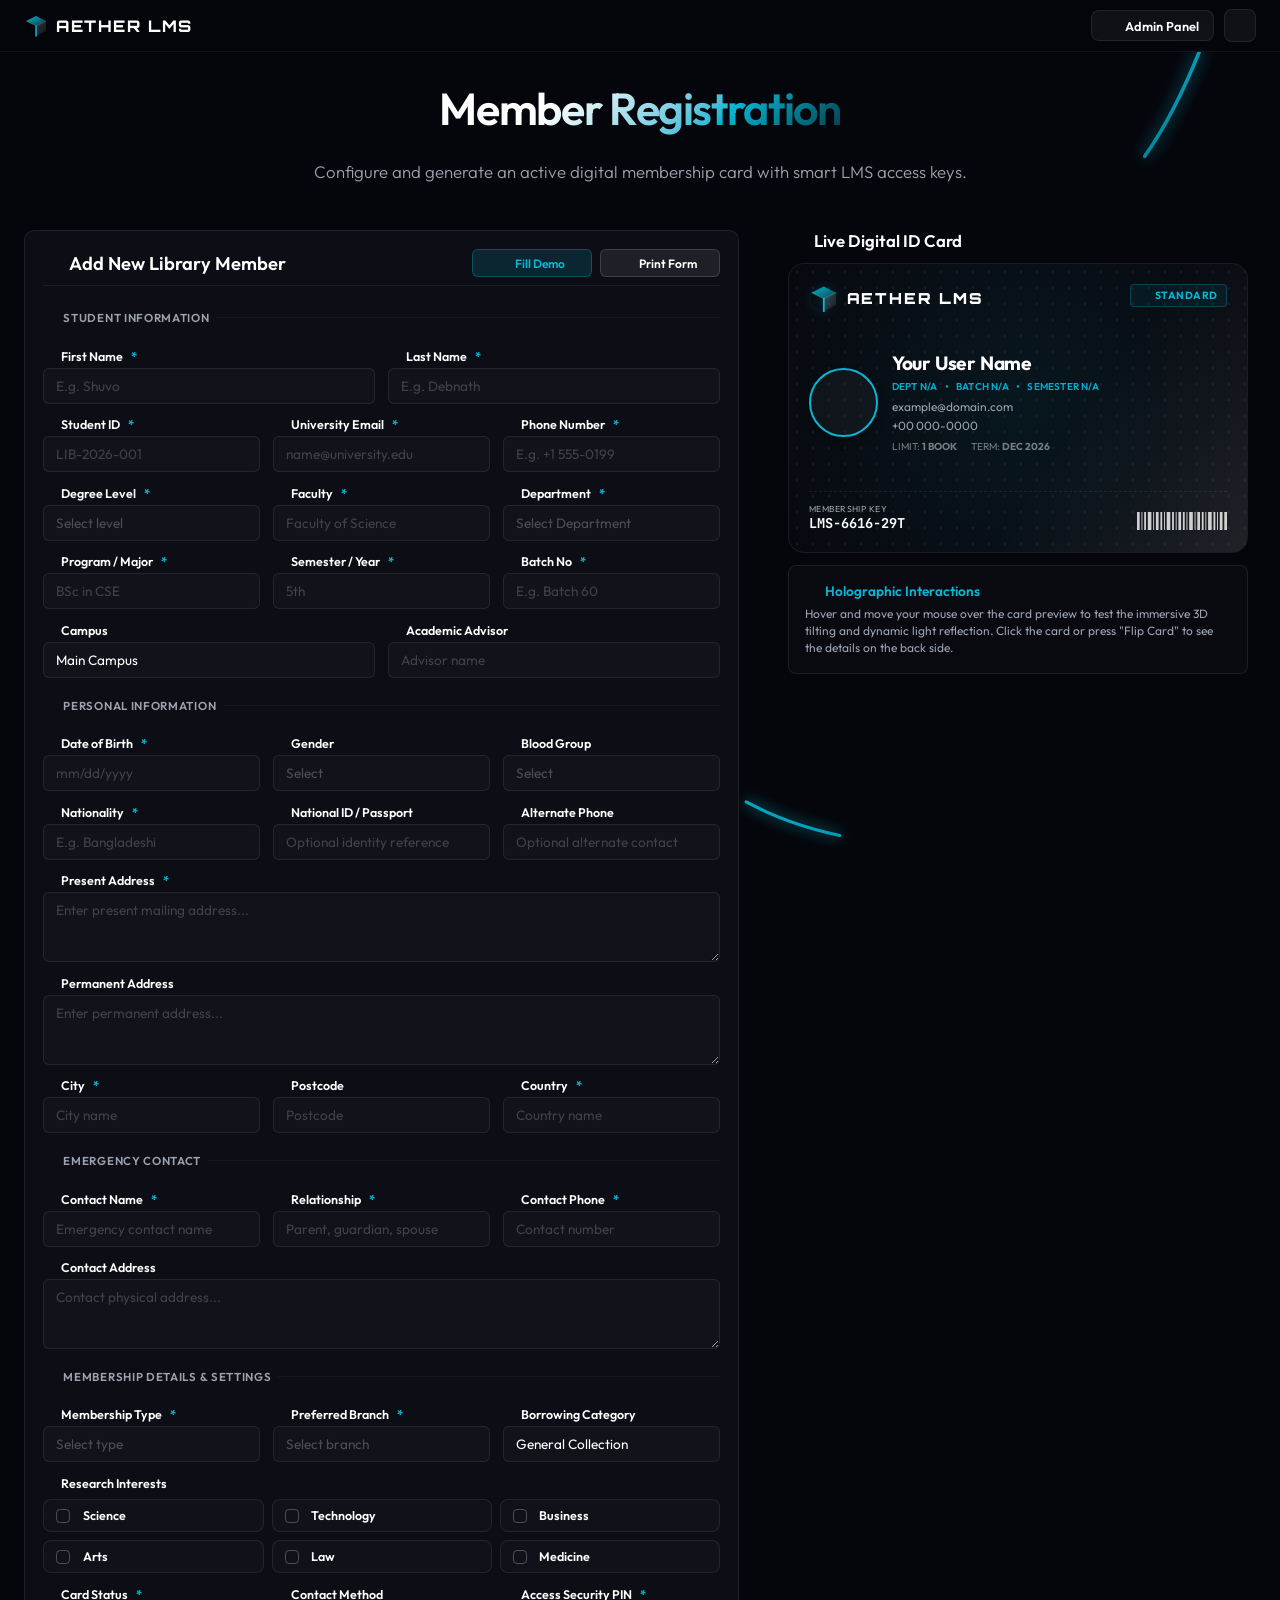
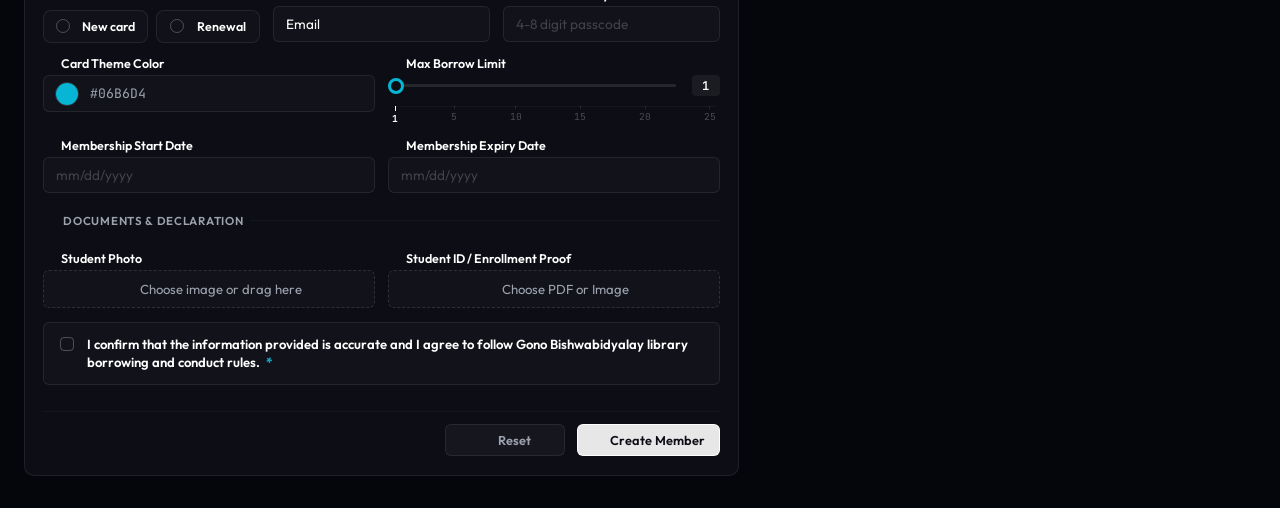
==== commit 0c19ffaa: "feat: add share page with dynamic card verification, along with base admin and login templates" ====
--- a/index.html
+++ b/index.html
@@ -126,15 +126,36 @@
     <main class="main-layout">
 
       <section class="glass-panel form-container" id="registration-form-panel">
-        <h2 style="display: flex; align-items: center; width: 100%;">
-          <i data-lucide="user-plus"></i>
-          <span>Add New Library Member</span>
+        <h2 style="display: flex; align-items: center; width: 100%; gap: 0.5rem;">
+          <div class="form-header-title-wrapper" style="display: flex; align-items: center; gap: 0.5rem;">
+            <i data-lucide="user-plus"></i>
+            <span>Add New Library Member</span>
+          </div>
           <button type="button" class="btn btn-secondary" id="demo-autofill-btn"
             style="margin-left: auto; padding: 0.35rem 0.7rem; font-size: 0.75rem; background: color-mix(in srgb, var(--accent-primary) 15%, transparent); border-color: color-mix(in srgb, var(--accent-primary) 30%, transparent); color: var(--accent-primary); height: 28px; display: inline-flex; align-items: center; gap: 0.3rem;">
             <i data-lucide="zap" style="width: 12px; height: 12px; color: var(--accent-primary);"></i>
             <span>Fill Demo</span>
           </button>
+          <button type="button" class="btn btn-secondary" id="print-form-btn"
+            style="padding: 0.35rem 0.7rem; font-size: 0.75rem; background: rgba(255, 255, 255, 0.08); border-color: rgba(255, 255, 255, 0.15); color: var(--text-main); height: 28px; display: inline-flex; align-items: center; gap: 0.3rem;">
+            <i data-lucide="printer" style="width: 12px; height: 12px;"></i>
+            <span>Print Form</span>
+          </button>
         </h2>
+
+        <!-- Print Header Block (Visible only during print) -->
+        <div class="print-header-container" style="display: none; margin-bottom: 2rem;">
+          <div style="flex: 1; display: flex; flex-direction: column; justify-content: center;">
+            <div style="font-size: 8pt; text-transform: uppercase; letter-spacing: 0.1em; color: #06b6d4; font-weight: bold; margin-bottom: 0.25rem;">Aether Library Management System</div>
+            <h1 style="font-size: 20pt; font-weight: 800; color: #002b5c; margin: 0; text-transform: uppercase; border: none; padding: 0; line-height: 1.1;">Registration Form</h1>
+            <div style="width: 80px; height: 3px; background: #002b5c; margin-top: 0.5rem; margin-bottom: 0.5rem;"></div>
+            <p style="font-size: 8.5pt; color: #4b5563; margin: 0; font-style: italic;">Fill out all the fields below to register a library card account.</p>
+          </div>
+          <div style="width: 100px; height: 120px; border: 1.5px dashed #002b5c; display: flex; align-items: center; justify-content: center; text-align: center; font-size: 7.5pt; color: #4b5563; font-weight: 500; text-transform: uppercase; border-radius: 4px; padding: 4px; box-sizing: border-box; background: #ffffff;">
+            <img id="print-avatar-preview" style="display: none; width: 100%; height: 100%; object-fit: cover; border-radius: 2px;">
+            <span id="print-avatar-text" style="line-height: 1.3;">Affix Photo Here</span>
+          </div>
+        </div>
 
         <form id="library-member-form" novalidate>
           <div class="form-grid">
@@ -675,8 +696,13 @@
                   <label for="password">
                     <i data-lucide="lock"></i> Access Security PIN *
                   </label>
-                  <input type="password" id="password" name="password" class="input-control"
-                    placeholder="4-8 digit passcode" required minlength="4">
+                  <div style="position: relative; display: flex; align-items: center; width: 100%;">
+                    <input type="password" id="password" name="password" class="input-control"
+                      placeholder="4-8 digit passcode" required minlength="4" style="padding-right: 2.5rem; width: 100%;">
+                    <button type="button" id="toggle-password-visibility" style="position: absolute; right: 0.75rem; background: transparent; border: none; color: var(--text-muted); cursor: pointer; display: flex; align-items: center; justify-content: center; padding: 0.25rem; transition: color 0.2s; z-index: 10;" onmouseover="this.style.color='var(--text-main)'" onmouseout="this.style.color='var(--text-muted)'">
+                      <i data-lucide="eye" style="width: 1.1rem; height: 1.1rem;" id="toggle-password-icon"></i>
+                    </button>
+                  </div>
                 </div>
               </div>
             </div>
@@ -823,6 +849,17 @@
               </div>
             </div>
 
+            <!-- Print-Only Attachment Check -->
+            <div class="field-group print-only" style="display: none;">
+              <label>Enrollment Document Proof Attachment</label>
+              <div class="preview-address-card">
+                <div style="display: flex; align-items: center; gap: 0.5rem;">
+                  <input type="checkbox" id="print-proof-attached-yes" style="width: 12pt; height: 12pt; accent-color: #000000;" checked disabled>
+                  <span style="font-size: 10pt; color: #000000;">Document proof has been attached (verified digitally)</span>
+                </div>
+              </div>
+            </div>
+
             <div class="field-group full-width">
               <label class="custom-checkbox" style="align-items: flex-start; padding: 0.75rem 1rem;">
                 <input type="checkbox" id="agree_terms" name="agree_terms" required>
@@ -845,6 +882,16 @@
                 <div class="btn-spinner"></div>
                 <span>Create<span class="btn-text-full"> Member</span></span>
               </button>
+            </div>
+
+            <!-- Print-Only Signature Row -->
+            <div class="print-only signature-row" style="display: none; margin-top: 4rem;">
+              <div style="width: 40%; text-align: center; border-top: 1px solid #000000; padding-top: 0.5rem;">
+                <span style="font-size: 9.5pt; font-weight: 600; color: #000000;">Applicant Signature</span>
+              </div>
+              <div style="width: 40%; text-align: center; border-top: 1px solid #000000; padding-top: 0.5rem;">
+                <span style="font-size: 9.5pt; font-weight: 600; color: #000000;">Authorized Librarian Signature</span>
+              </div>
             </div>
 
           </div>
@@ -943,6 +990,14 @@
         <div class="preview-title">
           <i data-lucide="eye"></i>
           <span>Live Digital ID Card</span>
+        </div>
+
+        <!-- Card Status Notification Banner -->
+        <div id="preview-status-notification" class="status-notification-banner" style="display: none;">
+          <div class="notification-content">
+            <i class="notification-icon" data-lucide="info"></i>
+            <span class="notification-text"></span>
+          </div>
         </div>
 
         <div class="card-perspective" id="card-perspective">
@@ -980,9 +1035,15 @@
                   </svg>
                   <span class="card-logo-text">AETHER LMS</span>
                 </div>
-                <div class="card-type tier-standard" id="preview-tier">
-                  <i data-lucide="shield"></i>
-                  <span>Standard</span>
+                <div class="card-header-badges" style="display: flex; flex-direction: column; align-items: flex-end; gap: 0.25rem;">
+                  <div class="card-type tier-standard" id="preview-tier">
+                    <i data-lucide="shield"></i>
+                    <span>Standard</span>
+                  </div>
+                  <div class="card-status-badge" id="preview-card-status" style="display: none;">
+                    <i data-lucide="clock"></i>
+                    <span>Pending</span>
+                  </div>
                 </div>
               </div>
 
@@ -1385,6 +1446,254 @@
     </div>
   </div>
 
+  <!-- Dedicated Print-Only Layout -->
+  <div class="print-only-layout">
+    <!-- Top Branding Wavy Banner -->
+    <div class="print-header-banner">
+      <div class="print-brand-container">
+        <!-- Site Logo SVG -->
+        <svg class="print-logo-svg" viewBox="0 0 24 24" fill="none" xmlns="http://www.w3.org/2000/svg">
+          <defs>
+            <linearGradient id="print-logo-grad-primary" x1="0%" y1="0%" x2="100%" y2="100%">
+              <stop offset="0%" stop-color="#002b5c" />
+              <stop offset="100%" stop-color="#001a38" />
+            </linearGradient>
+            <linearGradient id="print-logo-grad-dark" x1="0%" y1="0%" x2="100%" y2="100%">
+              <stop offset="0%" stop-color="rgba(0, 0, 0, 0.45)" />
+              <stop offset="100%" stop-color="rgba(0, 0, 0, 0.2)" />
+            </linearGradient>
+            <linearGradient id="print-logo-grad-light" x1="0%" y1="0%" x2="100%" y2="100%">
+              <stop offset="0%" stop-color="rgba(255, 255, 255, 0.2)" />
+              <stop offset="100%" stop-color="rgba(255, 255, 255, 0.05)" />
+            </linearGradient>
+          </defs>
+          <path d="M12 2L22 7L12 12L2 7L12 2Z" fill="url(#print-logo-grad-primary)" />
+          <path d="M2 7L12 12V22L2 17V7Z" fill="url(#print-logo-grad-dark)" />
+          <path d="M22 7L12 12V22L22 17V7Z" fill="url(#print-logo-grad-light)" />
+          <path d="M12 12V22" stroke="#002b5c" stroke-width="1.5" stroke-linecap="round" />
+          <path d="M12 12L2 7" stroke="rgba(0, 0, 0, 0.15)" stroke-width="1" />
+          <path d="M12 12L22 7" stroke="rgba(255, 255, 255, 0.1)" stroke-width="1" />
+        </svg>
+        <div class="print-brand-info">
+          <h2 class="print-brand-title">AETHER LMS</h2>
+          <p class="print-brand-subtitle">Digital Library Card Portal</p>
+        </div>
+      </div>
+      <div class="print-photo-box">
+        <img id="print-avatar-preview-box" src="" style="display: none; width: 100%; height: 100%; object-fit: cover;">
+        <span id="print-avatar-text-box">Affix Photo Here</span>
+      </div>
+    </div>
+
+    <!-- Centered Form Title -->
+    <h1 class="print-form-main-title">REGISTRATION FORM</h1>
+
+    <!-- SECTION 1: STUDENT & PERSONAL INFORMATION -->
+    <div class="print-section-header">A. Student & Personal Information</div>
+    <div class="print-form-row">
+      <div class="print-form-field" style="width: 50%;">
+        <span class="print-label">First Name:</span>
+        <span class="print-underline" id="print-val-first-name"></span>
+      </div>
+      <div class="print-form-field" style="width: 50%;">
+        <span class="print-label">Last Name:</span>
+        <span class="print-underline" id="print-val-last-name"></span>
+      </div>
+    </div>
+    <div class="print-form-row">
+      <div class="print-form-field" style="width: 50%;">
+        <span class="print-label">Student ID / Roll:</span>
+        <span class="print-underline" id="print-val-student-id"></span>
+      </div>
+      <div class="print-form-field" style="width: 50%;">
+        <span class="print-label">Department:</span>
+        <span class="print-underline" id="print-val-dept"></span>
+      </div>
+    </div>
+    <div class="print-form-row">
+      <div class="print-form-field" style="width: 33%;">
+        <span class="print-label">Semester:</span>
+        <span class="print-underline" id="print-val-semester"></span>
+      </div>
+      <div class="print-form-field" style="width: 33%;">
+        <span class="print-label">Degree Level:</span>
+        <span class="print-underline" id="print-val-degree-level"></span>
+      </div>
+      <div class="print-form-field" style="width: 34%;">
+        <span class="print-label">Campus Branch:</span>
+        <span class="print-underline" id="print-val-campus"></span>
+      </div>
+    </div>
+    <div class="print-form-row">
+      <div class="print-form-field" style="width: 33%;">
+        <span class="print-label">Date of Birth:</span>
+        <span class="print-underline" id="print-val-dob"></span>
+      </div>
+      <div class="print-form-field" style="width: 33%;">
+        <span class="print-label">Gender:</span>
+        <span class="print-underline" id="print-val-gender"></span>
+      </div>
+      <div class="print-form-field" style="width: 34%;">
+        <span class="print-label">Blood Group:</span>
+        <span class="print-underline" id="print-val-blood-group"></span>
+      </div>
+    </div>
+    <div class="print-form-row">
+      <div class="print-form-field" style="width: 50%;">
+        <span class="print-label">Mobile Number:</span>
+        <span class="print-underline" id="print-val-phone"></span>
+      </div>
+      <div class="print-form-field" style="width: 50%;">
+        <span class="print-label">Email Address:</span>
+        <span class="print-underline" id="print-val-email"></span>
+      </div>
+    </div>
+    <div class="print-form-row">
+      <div class="print-form-field" style="width: 100%;">
+        <span class="print-label">Present Address:</span>
+        <span class="print-underline" id="print-val-address"></span>
+      </div>
+    </div>
+
+    <!-- SECTION 2: EMERGENCY CONTACT -->
+    <div class="print-section-header">B. Emergency Contact</div>
+    <div class="print-form-row">
+      <div class="print-form-field" style="width: 40%;">
+        <span class="print-label">Contact Person Name:</span>
+        <span class="print-underline" id="print-val-emergency-name"></span>
+      </div>
+      <div class="print-form-field" style="width: 20%;">
+        <span class="print-label">Relationship:</span>
+        <span class="print-underline" id="print-val-emergency-relation"></span>
+      </div>
+      <div class="print-form-field" style="width: 40%;">
+        <span class="print-label">Contact Number:</span>
+        <span class="print-underline" id="print-val-emergency-phone"></span>
+      </div>
+    </div>
+    <div class="print-form-row">
+      <div class="print-form-field" style="width: 100%;">
+        <span class="print-label">Contact Address:</span>
+        <span class="print-underline" id="print-val-emergency-address"></span>
+      </div>
+    </div>
+
+    <!-- SECTION 3: MEMBERSHIP DETAILS -->
+    <div class="print-section-header">C. Membership Details</div>
+    <div class="print-form-row">
+      <div class="print-form-field" style="width: 33%;">
+        <span class="print-label">Membership Type:</span>
+        <span class="print-underline" id="print-val-member-type"></span>
+      </div>
+      <div class="print-form-field" style="width: 33%;">
+        <span class="print-label">Preferred Branch:</span>
+        <span class="print-underline" id="print-val-preferred-branch"></span>
+      </div>
+      <div class="print-form-field" style="width: 34%;">
+        <span class="print-label">Borrow Category:</span>
+        <span class="print-underline" id="print-val-borrow-category"></span>
+      </div>
+    </div>
+    <div class="print-form-row">
+      <div class="print-form-field" style="width: 33%;">
+        <span class="print-label">Max Borrow Limit:</span>
+        <span class="print-underline" id="print-val-borrow-limit"></span>
+      </div>
+      <div class="print-form-field" style="width: 33%;">
+        <span class="print-label">Preferred Contact:</span>
+        <span class="print-underline" id="print-val-preferred-contact"></span>
+      </div>
+      <div class="print-form-field" style="width: 34%;">
+        <span class="print-label">Document Attached?</span>
+        <span class="print-underline" id="print-val-doc-attached"></span>
+      </div>
+    </div>
+    <div class="print-form-row">
+      <div class="print-form-field" style="width: 50%;">
+        <span class="print-label">Membership Start:</span>
+        <span class="print-underline" id="print-val-start-date"></span>
+      </div>
+      <div class="print-form-field" style="width: 50%;">
+        <span class="print-label">Membership Expiry:</span>
+        <span class="print-underline" id="print-val-expiry-date"></span>
+      </div>
+    </div>
+
+    <!-- DECLARATION & SIGNATURES -->
+    <div class="print-declaration-text">
+      I confirm that the details provided are accurate and agree to follow the Gono Bishwabidyalay library borrowing and conduct rules.
+    </div>
+
+    <div class="print-sig-row">
+      <div class="print-sig-col">
+        <div class="print-sig-line"></div>
+        <div class="print-sig-title">Applicant Signature</div>
+      </div>
+      <div class="print-sig-col">
+        <div class="print-sig-line"></div>
+        <div class="print-sig-title">Authorized Librarian Signature</div>
+      </div>
+    </div>
+
+    <!-- TEAR-OFF LINE -->
+    <div class="print-tear-off">
+      <span>✂ Tear here for office copy</span>
+    </div>
+
+    <!-- SECTION 4: FOR OFFICE USE ONLY -->
+    <div class="print-office-use-title">FOR OFFICE USE ONLY</div>
+    <div class="print-form-row">
+      <div class="print-form-field" style="width: 50%;">
+        <span class="print-label">Member Name:</span>
+        <span class="print-underline" id="print-office-name"></span>
+      </div>
+      <div class="print-form-field" style="width: 50%;">
+        <span class="print-label">Student ID / Roll:</span>
+        <span class="print-underline" id="print-office-id"></span>
+      </div>
+    </div>
+    <div class="print-form-row">
+      <div class="print-form-field" style="width: 50%;">
+        <span class="print-label">Department:</span>
+        <span class="print-underline" id="print-office-dept"></span>
+      </div>
+      <div class="print-form-field" style="width: 50%;">
+        <span class="print-label">Campus Branch:</span>
+        <span class="print-underline" id="print-office-campus"></span>
+      </div>
+    </div>
+    <div class="print-form-row">
+      <div class="print-form-field" style="width: 50%;">
+        <span class="print-label">Mobile Number:</span>
+        <span class="print-underline" id="print-office-phone"></span>
+      </div>
+      <div class="print-form-field" style="width: 50%;">
+        <span class="print-label">Email Address:</span>
+        <span class="print-underline" id="print-office-email"></span>
+      </div>
+    </div>
+    <div class="print-form-row">
+      <div class="print-form-field" style="width: 50%;">
+        <span class="print-label">Registration No:</span>
+        <span class="print-underline" id="print-office-reg-no"></span>
+      </div>
+      <div class="print-form-field" style="width: 50%;">
+        <span class="print-label">Date of Joining:</span>
+        <span class="print-underline" id="print-office-join-date"></span>
+      </div>
+    </div>
+
+    <div class="print-sig-row" style="margin-top: 2rem;">
+      <div class="print-sig-col" style="margin-left: auto; width: 45%;">
+        <div class="print-sig-line"></div>
+        <div class="print-sig-title">Signature of Approving Officer</div>
+      </div>
+    </div>
+
+    <!-- Bottom Banner -->
+    <div class="print-footer-banner"></div>
+  </div>
+
   <script src="https://www.gstatic.com/firebasejs/10.8.0/firebase-app-compat.js"></script>
   <script src="https://www.gstatic.com/firebasejs/10.8.0/firebase-firestore-compat.js"></script>
   <script src="https://www.gstatic.com/firebasejs/10.8.0/firebase-auth-compat.js"></script>
--- a/css/style.css
+++ b/css/style.css
@@ -1626,9 +1626,9 @@
   top: -4px;
 
   z-index: 10;
-  background: #12131a;
+  background: #05060b;
   padding: 6px 8px;
-  border-bottom: 1px solid rgba(255, 255, 255, 0.06);
+  border-bottom: 1px solid rgba(255, 255, 255, 0.05);
   display: flex;
   align-items: center;
   position: relative;
@@ -1636,8 +1636,8 @@
 
 .select-search-input {
   width: 100%;
-  background: rgba(255, 255, 255, 0.04);
-  border: 1px solid rgba(255, 255, 255, 0.06);
+  background: rgba(0, 0, 0, 0.5);
+  border: 1px solid rgba(255, 255, 255, 0.04);
   border-radius: 4px;
   padding: 0.35rem 0.5rem 0.35rem 1.6rem;
   font-size: 0.78rem;
@@ -1648,7 +1648,7 @@
 
 .select-search-input:focus {
   border-color: var(--accent-primary);
-  background: rgba(255, 255, 255, 0.07);
+  background: rgba(0, 0, 0, 0.7);
 }
 
 .select-search-icon {
@@ -1661,6 +1661,27 @@
   color: var(--text-muted);
   pointer-events: none;
   stroke-width: 2.5px;
+}
+
+/* Light mode overrides for select search */
+body.light-mode .select-search-container {
+  background: #ffffff;
+  border-bottom-color: rgba(0, 0, 0, 0.06);
+}
+
+body.light-mode .select-search-input {
+  background: rgba(0, 0, 0, 0.03);
+  border-color: rgba(0, 0, 0, 0.08);
+  color: #1a1a2e;
+}
+
+body.light-mode .select-search-input:focus {
+  background: rgba(0, 0, 0, 0.05);
+  border-color: var(--accent-primary);
+}
+
+body.light-mode .select-search-icon {
+  color: #6b7280;
 }
 
 .custom-select-wrapper.open .custom-select-options {
@@ -3726,6 +3747,45 @@
   border-bottom: none;
 }
 
+.admin-members-table th.sticky-actions-col {
+  position: sticky;
+  right: 0;
+  background: rgba(10, 11, 18, 0.95);
+  z-index: 3;
+  border-left: 1px solid rgba(255, 255, 255, 0.08);
+  box-shadow: -4px 0 8px rgba(0, 0, 0, 0.2);
+}
+
+.admin-members-table td.sticky-actions-col {
+  position: sticky;
+  right: 0;
+  background: #090a0f;
+  z-index: 2;
+  border-left: 1px solid rgba(255, 255, 255, 0.08);
+  box-shadow: -4px 0 8px rgba(0, 0, 0, 0.2);
+}
+
+.admin-members-table tbody tr:hover td.sticky-actions-col {
+  background: #121319;
+}
+
+body.light-mode .admin-members-table th.sticky-actions-col {
+  background: rgba(240, 241, 246, 0.98);
+  border-left: 1px solid rgba(0, 0, 0, 0.08);
+  box-shadow: -4px 0 8px rgba(0, 0, 0, 0.05);
+}
+
+body.light-mode .admin-members-table td.sticky-actions-col {
+  background: #fcfcfd;
+  border-left: 1px solid rgba(0, 0, 0, 0.08);
+  box-shadow: -4px 0 8px rgba(0, 0, 0, 0.05);
+}
+
+body.light-mode .admin-members-table tbody tr:hover td.sticky-actions-col {
+  background: #f3f4f6;
+}
+
+
 body.light-mode .admin-table-wrapper {
   background: rgba(255, 255, 255, 0.8) !important;
   border-color: rgba(0, 0, 0, 0.08) !important;
@@ -3825,6 +3885,170 @@
   background: rgba(236, 72, 153, 0.08);
   border: 1px solid rgba(236, 72, 153, 0.2);
   color: #ec4899;
+}
+
+.table-tier-select-wrapper {
+  display: inline-block;
+  vertical-align: middle;
+}
+
+.table-tier-trigger {
+  position: relative;
+  font-size: 0.65rem;
+  font-weight: 600;
+  text-transform: uppercase;
+  letter-spacing: 0.03em;
+  border-radius: 20px;
+  padding: 0.25rem 1.4rem 0.25rem 0.6rem;
+  cursor: pointer;
+  outline: none;
+  appearance: none;
+  -webkit-appearance: none;
+  font-family: 'Inter', sans-serif;
+  transition: all 0.2s ease;
+  background-image: none !important;
+  display: inline-flex;
+  align-items: center;
+  border: none;
+  background: transparent;
+}
+
+.table-tier-trigger::after {
+  content: "";
+  position: absolute;
+  right: 8px;
+  top: 50%;
+  width: 4px;
+  height: 4px;
+  border-right: 1.5px solid currentColor;
+  border-bottom: 1.5px solid currentColor;
+  transform: translateY(-70%) rotate(45deg);
+  pointer-events: none;
+  transition: transform 0.2s ease;
+  opacity: 0.8;
+}
+
+.table-tier-select-wrapper.open .table-tier-trigger::after {
+  transform: translateY(-30%) rotate(-135deg);
+}
+
+.table-tier-trigger.tier-standard {
+  background-color: color-mix(in srgb, var(--accent-primary) 8%, transparent);
+  border: 1px solid color-mix(in srgb, var(--accent-primary) 20%, transparent);
+  color: var(--accent-primary);
+}
+
+.table-tier-trigger.tier-premium {
+  background-color: rgba(139, 92, 246, 0.08);
+  border: 1px solid rgba(139, 92, 246, 0.2);
+  color: var(--accent-secondary);
+}
+
+.table-tier-trigger.tier-vip {
+  background-color: rgba(236, 72, 153, 0.08);
+  border: 1px solid rgba(236, 72, 153, 0.2);
+  color: #ec4899;
+}
+
+/* Table Inline Badge Select triggers */
+.table-badge-select-wrapper {
+  display: inline-block;
+  vertical-align: middle;
+}
+
+.table-badge-trigger {
+  position: relative;
+  font-size: 0.65rem;
+  font-weight: 600;
+  text-transform: uppercase;
+  letter-spacing: 0.03em;
+  border-radius: 20px;
+  padding: 0.25rem 1.4rem 0.25rem 0.6rem;
+  cursor: pointer;
+  outline: none;
+  appearance: none;
+  -webkit-appearance: none;
+  font-family: 'Inter', sans-serif;
+  transition: all 0.2s ease;
+  background-image: none !important;
+  display: inline-flex;
+  align-items: center;
+  border: none;
+  background: transparent;
+  white-space: nowrap;
+}
+
+.table-badge-trigger::after {
+  content: "";
+  position: absolute;
+  right: 8px;
+  top: 50%;
+  width: 4px;
+  height: 4px;
+  border-right: 1.5px solid currentColor;
+  border-bottom: 1.5px solid currentColor;
+  transform: translateY(-70%) rotate(45deg);
+  pointer-events: none;
+  transition: transform 0.2s ease;
+  opacity: 0.8;
+}
+
+.table-badge-select-wrapper.open .table-badge-trigger::after {
+  transform: translateY(-30%) rotate(-135deg);
+}
+
+.table-badge-trigger.badge-theme-cyan {
+  background-color: rgba(6, 182, 212, 0.08);
+  border: 1px solid rgba(6, 182, 212, 0.2);
+  color: #06b6d4;
+}
+
+.table-badge-trigger.badge-theme-blue {
+  background-color: rgba(59, 130, 246, 0.08);
+  border: 1px solid rgba(59, 130, 246, 0.2);
+  color: #3b82f6;
+}
+
+.table-badge-trigger.badge-theme-purple {
+  background-color: rgba(139, 92, 246, 0.08);
+  border: 1px solid rgba(139, 92, 246, 0.2);
+  color: #8b5cf6;
+}
+
+.table-badge-trigger.badge-theme-pink {
+  background-color: rgba(236, 72, 153, 0.08);
+  border: 1px solid rgba(236, 72, 153, 0.2);
+  color: #ec4899;
+}
+
+.table-badge-trigger.badge-theme-red {
+  background-color: rgba(239, 68, 68, 0.08);
+  border: 1px solid rgba(239, 68, 68, 0.2);
+  color: #ef4444;
+}
+
+.table-badge-trigger.badge-theme-yellow {
+  background-color: rgba(234, 179, 8, 0.08);
+  border: 1px solid rgba(234, 179, 8, 0.2);
+  color: #eab308;
+}
+
+.table-badge-trigger.badge-theme-orange {
+  background-color: rgba(249, 115, 22, 0.08);
+  border: 1px solid rgba(249, 115, 22, 0.2);
+  color: #f97316;
+}
+
+.table-badge-trigger.badge-theme-green {
+  background-color: rgba(34, 197, 94, 0.08);
+  border: 1px solid rgba(34, 197, 94, 0.2);
+  color: #22c55e;
+}
+
+.table-badge-trigger.badge-theme-gray {
+  background-color: rgba(156, 163, 175, 0.08);
+  border: 1px solid rgba(156, 163, 175, 0.2);
+  color: #9ca3af;
 }
 
 .table-actions {
@@ -4842,4 +5066,459 @@
   .social-btn:active {
     opacity: 0.75;
   }
+}
+
+/* Responsive Form Header for Small Devices */
+@media (max-width: 600px) {
+  #registration-form-panel > h2 {
+    flex-wrap: wrap !important;
+    gap: 0.75rem !important;
+  }
+
+  .form-header-title-wrapper {
+    flex: 1 1 100% !important;
+  }
+
+  #demo-autofill-btn {
+    margin-left: 0 !important;
+  }
+
+  #demo-autofill-btn,
+  #print-form-btn {
+    flex: 1 1 calc(50% - 0.5rem) !important;
+    justify-content: center !important;
+  }
+
+  /* Admin Header Responsiveness */
+  .viewer-logo {
+    flex-direction: column !important;
+    text-align: center !important;
+    gap: 0.5rem !important;
+  }
+
+  .viewer-logo h2 {
+    font-size: 1.15rem !important;
+    text-align: center !important;
+    line-height: 1.3 !important;
+  }
+
+  .viewer-tagline {
+    text-align: center !important;
+    font-size: 0.7rem !important;
+    margin-top: 0.25rem !important;
+  }
+}
+
+/* Admin directory table width control */
+.admin-members-table {
+  min-width: 5000px;
+}
+.admin-members-table.is-empty {
+  min-width: 100% !important;
+}
+.admin-members-table.is-empty thead {
+  display: none !important;
+}
+
+/* Status Badge and Notification Banner Styles */
+.card-status-badge {
+  display: inline-flex;
+  align-items: center;
+  gap: 0.3rem;
+  font-size: clamp(7px, 2cqw, 0.58rem);
+  font-family: 'JetBrains Mono', monospace;
+  padding: clamp(0.12rem, 0.8cqw, 0.2rem) clamp(0.25rem, 1.5cqw, 0.4rem);
+  border-radius: 4px;
+  text-transform: uppercase;
+  font-weight: 800;
+  letter-spacing: 0.05em;
+  transition: all 0.25s ease;
+  background: rgba(249, 115, 22, 0.08);
+  border: 1px solid rgba(249, 115, 22, 0.3);
+  color: #f97316;
+  box-shadow: 0 0 10px rgba(249, 115, 22, 0.15);
+}
+
+.card-status-badge i,
+.card-status-badge svg {
+  width: clamp(0.45rem, 2.2cqw, 0.65rem);
+  height: clamp(0.45rem, 2.2cqw, 0.65rem);
+  stroke-width: 2.5px;
+}
+
+.status-notification-banner {
+  width: 100%;
+  max-width: 460px;
+  margin: 0.5rem auto 1rem;
+  padding: 0.75rem 1rem;
+  border-radius: 12px;
+  font-family: 'Outfit', sans-serif;
+  font-size: 0.82rem;
+  line-height: 1.4;
+  backdrop-filter: blur(12px);
+  -webkit-backdrop-filter: blur(12px);
+  animation: slideDown 0.3s ease-out;
+  display: flex;
+  align-items: center;
+  gap: 0.6rem;
+  z-index: 10;
+}
+
+.status-notification-banner .notification-content {
+  display: flex;
+  align-items: center;
+  gap: 0.6rem;
+  width: 100%;
+}
+
+.status-notification-banner .notification-icon {
+  width: 1.1rem;
+  height: 1.1rem;
+  flex-shrink: 0;
+}
+
+/* Pending Style */
+.status-notification-banner.notify-pending {
+  background: rgba(249, 115, 22, 0.08);
+  border: 1px solid rgba(249, 115, 22, 0.25);
+  color: #fdba74;
+  box-shadow: 0 4px 16px rgba(249, 115, 22, 0.1), inset 0 1px 0 rgba(255, 255, 255, 0.05);
+}
+.status-notification-banner.notify-pending .notification-icon {
+  color: #f97316;
+}
+
+/* Active / Published Style */
+.status-notification-banner.notify-active {
+  background: rgba(16, 185, 129, 0.08);
+  border: 1px solid rgba(16, 185, 129, 0.25);
+  color: #a7f3d0;
+  box-shadow: 0 4px 16px rgba(16, 185, 129, 0.1), inset 0 1px 0 rgba(255, 255, 255, 0.05);
+}
+.status-notification-banner.notify-active .notification-icon {
+  color: #10b981;
+}
+
+/* Suspended / Blocked / Inactive Style */
+.status-notification-banner.notify-inactive {
+  background: rgba(239, 68, 68, 0.08);
+  border: 1px solid rgba(239, 68, 68, 0.25);
+  color: #fca5a5;
+  box-shadow: 0 4px 16px rgba(239, 68, 68, 0.1), inset 0 1px 0 rgba(255, 255, 255, 0.05);
+}
+.status-notification-banner.notify-inactive .notification-icon {
+  color: #ef4444;
+}
+
+/* Light mode overrides */
+body.light-mode .status-notification-banner.notify-pending {
+  background: rgba(249, 115, 22, 0.05);
+  color: #c2410c;
+  border-color: rgba(249, 115, 22, 0.2);
+}
+body.light-mode .status-notification-banner.notify-active {
+  background: rgba(16, 185, 129, 0.05);
+  color: #047857;
+  border-color: rgba(16, 185, 129, 0.2);
+}
+body.light-mode .status-notification-banner.notify-inactive {
+  background: rgba(239, 68, 68, 0.05);
+  color: #b91c1c;
+  border-color: rgba(239, 68, 68, 0.2);
+}
+
+/* Screen hidden print container */
+.print-only-layout {
+  display: none !important;
+}
+
+/* ── 20. Print Stylesheet: Render Form in Clean Light Mode Paper Application Style ── */
+@media print {
+  /* Hide all screen elements */
+  #main-navbar,
+  .fixed-navbar,
+  header,
+  .preview-container,
+  #registration-form-panel,
+  .beam-container,
+  .skel-rail,
+  #theme-toggle,
+  .toast-notification,
+  #success-toast,
+  #success-modal,
+  .cropper-modal-overlay,
+  footer {
+    display: none !important;
+  }
+
+  /* Show only the print-only-layout */
+  .print-only-layout {
+    display: block !important;
+    position: absolute !important;
+    left: 0 !important;
+    top: 0 !important;
+    width: 100% !important;
+    background: #ffffff !important;
+    color: #000000 !important;
+    font-family: 'Inter', 'Segoe UI', Arial, sans-serif !important;
+  }
+
+  /* Reset margins for printing */
+  @page {
+    margin: 1.2cm !important;
+    size: A4 portrait;
+  }
+
+  body, html {
+    background: #ffffff !important;
+    background-color: #ffffff !important;
+    color: #000000 !important;
+    margin: 0 !important;
+    padding: 0 !important;
+    width: 100% !important;
+    height: auto !important;
+  }
+
+  /* Branding Header Banner */
+  .print-header-banner {
+    background-color: #0284c7 !important; /* sky-600 */
+    position: relative !important;
+    height: 90pt !important;
+    width: 100% !important;
+    color: #ffffff !important;
+    padding: 15pt !important;
+    box-sizing: border-box !important;
+    border-bottom: 5pt solid #002b5c !important; /* Dark blue wave / accent line */
+    border-radius: 0 0 10pt 10pt !important;
+    margin-bottom: 20pt !important;
+    display: flex !important;
+    justify-content: space-between !important;
+    align-items: flex-start !important;
+    -webkit-print-color-adjust: exact !important;
+    print-color-adjust: exact !important;
+  }
+
+  .print-brand-container {
+    display: flex !important;
+    align-items: center !important;
+    gap: 12pt !important;
+    height: 100% !important;
+  }
+
+  .print-logo-svg {
+    width: 32pt !important;
+    height: 32pt !important;
+    flex-shrink: 0 !important;
+  }
+
+  .print-brand-info {
+    display: flex !important;
+    flex-direction: column !important;
+    justify-content: center !important;
+  }
+
+  .print-brand-title {
+    font-family: 'Orbitron', sans-serif !important;
+    font-size: 16pt !important;
+    font-weight: 800 !important;
+    color: #002b5c !important;
+    margin: 0 !important;
+    text-transform: uppercase !important;
+    letter-spacing: 0.1em !important;
+  }
+
+  .print-brand-subtitle {
+    font-size: 8.5pt !important;
+    color: rgba(0, 43, 92, 0.85) !important;
+    margin: 2pt 0 0 0 !important;
+    font-weight: 500 !important;
+    letter-spacing: 0.05em !important;
+    text-transform: uppercase !important;
+  }
+
+  /* Photo box */
+  .print-photo-box {
+    width: 75pt !important;
+    height: 95pt !important;
+    border: 1.5pt dashed #000000 !important;
+    background-color: #ffffff !important;
+    color: #475569 !important;
+    display: flex !important;
+    align-items: center !important;
+    justify-content: center !important;
+    text-align: center !important;
+    font-size: 7.5pt !important;
+    font-weight: bold !important;
+    text-transform: uppercase !important;
+    border-radius: 4px !important;
+    padding: 2px !important;
+    box-sizing: border-box !important;
+    position: absolute !important;
+    top: 10pt !important;
+    right: 20pt !important;
+    z-index: 100 !important;
+    -webkit-print-color-adjust: exact !important;
+    print-color-adjust: exact !important;
+  }
+
+  .print-photo-box img {
+    width: 100% !important;
+    height: 100% !important;
+    object-fit: cover !important;
+    border-radius: 2px !important;
+  }
+
+  /* Centered Form Main Title */
+  .print-form-main-title {
+    text-align: center !important;
+    font-size: 15pt !important;
+    font-weight: 800 !important;
+    color: #000000 !important;
+    margin: 10pt 0 15pt 0 !important;
+    letter-spacing: 0.1em !important;
+    text-transform: uppercase !important;
+  }
+
+  /* Section headers: A, B, C */
+  .print-section-header {
+    background: linear-gradient(90deg, #002b5c 55%, #06b6d4 55%) !important;
+    color: #ffffff !important;
+    font-size: 10pt !important;
+    font-weight: bold !important;
+    text-transform: uppercase !important;
+    padding: 4pt 10pt !important;
+    margin: 12pt 0 8pt 0 !important;
+    border-radius: 3px !important;
+    -webkit-print-color-adjust: exact !important;
+    print-color-adjust: exact !important;
+  }
+
+  /* Rows and Fields */
+  .print-form-row {
+    display: flex !important;
+    flex-direction: row !important;
+    flex-wrap: nowrap !important;
+    width: 100% !important;
+    margin-bottom: 6pt !important;
+    box-sizing: border-box !important;
+  }
+
+  .print-form-field {
+    display: flex !important;
+    align-items: flex-end !important;
+    box-sizing: border-box !important;
+    padding-right: 10pt !important;
+  }
+
+  .print-form-field:last-child {
+    padding-right: 0 !important;
+  }
+
+  .print-label {
+    font-weight: bold !important;
+    color: #000000 !important;
+    font-size: 8.5pt !important;
+    white-space: nowrap !important;
+    margin-bottom: 2px !important;
+  }
+
+  .print-underline {
+    border-bottom: 1px solid #000000 !important;
+    display: inline-block !important;
+    flex: 1 !important;
+    margin-left: 6pt !important;
+    padding-bottom: 1px !important;
+    min-height: 12pt !important;
+    color: #000000 !important;
+    font-weight: 600 !important;
+    font-size: 9pt !important;
+    text-align: left !important;
+    line-height: 1.2 !important;
+  }
+
+  /* Declaration text */
+  .print-declaration-text {
+    font-size: 8.5pt !important;
+    color: #000000 !important;
+    line-height: 1.4 !important;
+    margin: 15pt 0 !important;
+    text-align: justify !important;
+    font-weight: 500 !important;
+  }
+
+  /* Signatures */
+  .print-sig-row {
+    display: flex !important;
+    flex-direction: row !important;
+    justify-content: space-between !important;
+    align-items: flex-end !important;
+    margin-top: 25pt !important;
+    width: 100% !important;
+    page-break-inside: avoid !important;
+  }
+
+  .print-sig-col {
+    width: 40% !important;
+    text-align: center !important;
+  }
+
+  .print-sig-line {
+    border-top: 1px solid #000000 !important;
+    width: 100% !important;
+    margin-bottom: 4pt !important;
+  }
+
+  .print-sig-title {
+    font-size: 8.5pt !important;
+    font-weight: bold !important;
+    color: #000000 !important;
+  }
+
+  /* Tear off line */
+  .print-tear-off {
+    border-top: 1.5pt dashed #000000 !important;
+    text-align: center !important;
+    position: relative !important;
+    margin: 25pt 0 !important;
+    width: 100% !important;
+    page-break-inside: avoid !important;
+  }
+
+  .print-tear-off span {
+    position: absolute !important;
+    top: -6pt !important;
+    left: 50% !important;
+    transform: translateX(-50%) !important;
+    background: #ffffff !important;
+    padding: 0 10pt !important;
+    font-size: 8pt !important;
+    color: #475569 !important;
+    font-style: italic !important;
+    -webkit-print-color-adjust: exact !important;
+    print-color-adjust: exact !important;
+  }
+
+  /* Office Use section title */
+  .print-office-use-title {
+    text-align: center !important;
+    font-size: 11pt !important;
+    font-weight: 800 !important;
+    color: #000000 !important;
+    margin: 10pt 0 12pt 0 !important;
+    letter-spacing: 0.1em !important;
+    text-transform: uppercase !important;
+    page-break-inside: avoid !important;
+  }
+
+  /* Footer banner styling */
+  .print-footer-banner {
+    background-color: #002b5c !important; /* Navy blue */
+    height: 15pt !important;
+    width: 100% !important;
+    margin-top: 25pt !important;
+    border-top: 4pt solid #06b6d4 !important; /* Cyan accent line */
+    border-radius: 4pt 4pt 0 0 !important;
+    -webkit-print-color-adjust: exact !important;
+    print-color-adjust: exact !important;
+  }
 }
